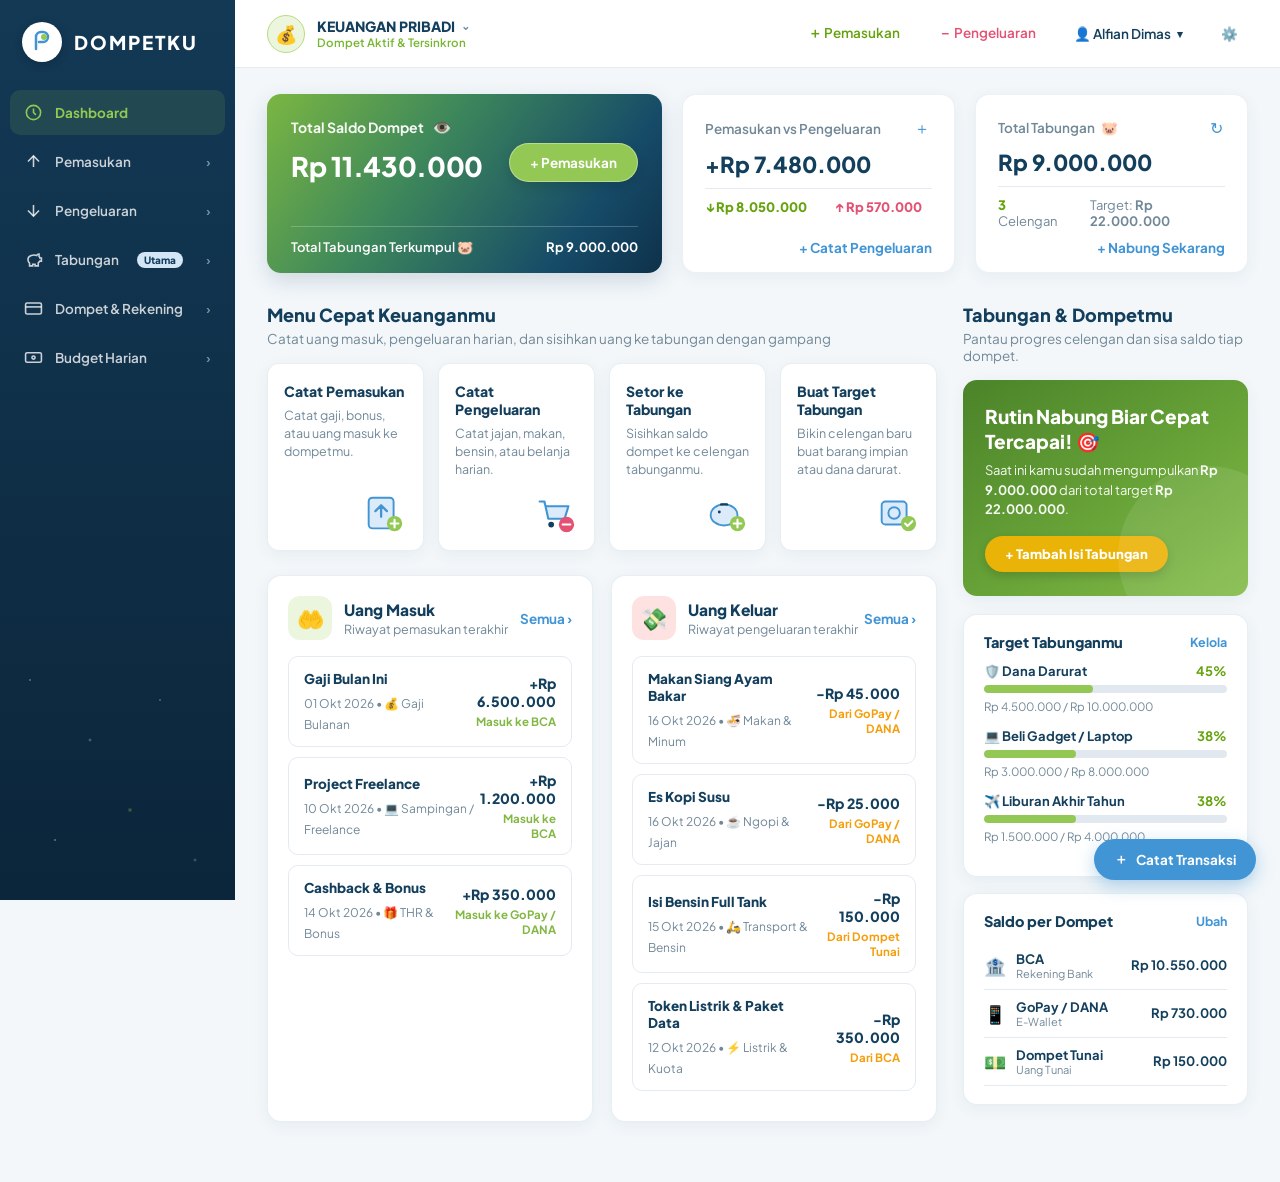
==== index.html @ a9ee8cc5 "Deploy index.html" ====
<!DOCTYPE html>
<html lang="id">
<head>
  <meta charset="UTF-8" />
  <meta name="viewport" content="width=device-width, initial-scale=1.0, maximum-scale=1.0, user-scalable=no" />
  <meta name="theme-color" content="#133955" />
  <meta name="apple-mobile-web-app-capable" content="yes" />
  <meta name="apple-mobile-web-app-status-bar-style" content="black-translucent" />
  <meta name="apple-mobile-web-app-title" content="DompetKu" />
  <link rel="manifest" href="./manifest.json" />
  <link rel="icon" type="image/svg+xml" href="./icon.svg" />
  <link rel="apple-touch-icon" href="./icon.svg" />
  <title>DompetKu — Pengatur Keuangan Pribadi</title>
  <link rel="preconnect" href="https://fonts.googleapis.com">
  <link rel="preconnect" href="https://fonts.gstatic.com" crossorigin>
  <link href="https://fonts.googleapis.com/css2?family=Plus+Jakarta+Sans:wght@400;500;600;700;800&display=swap" rel="stylesheet">
  <style>
    :root {
      --sidebar-bg-top: #133955;
      --sidebar-bg-bottom: #0B253A;
      --paper-green: #93C854;
      --paper-green-hover: #82B743;
      --paper-green-text: #65A30D;
      --paper-blue: #4195D5;
      --paper-blue-dark: #133F5D;
      --bg-main: #F3F7FA;
      --card-bg: #FFFFFF;
      --text-main: #133F5D;
      --text-muted: #718898;
      --border-soft: #E3EBF1;
      --danger: #E35273;
      --warning: #F59E0B;
      --card-shadow: 0 4px 16px rgba(19, 63, 93, 0.06);
    }

    * {
      box-sizing: border-box;
      margin: 0;
      padding: 0;
      font-family: 'Plus Jakarta Sans', -apple-system, BlinkMacSystemFont, sans-serif;
    }

    body {
      background: var(--bg-main);
      color: var(--text-main);
      min-height: 100vh;
      display: flex;
      overflow-x: hidden;
    }

    /* ==================== LEFT SIDEBAR ==================== */
    .sidebar {
      width: 235px;
      min-height: 100vh;
      background: linear-gradient(180deg, var(--sidebar-bg-top) 0%, var(--sidebar-bg-bottom) 100%);
      color: #FFFFFF;
      display: flex;
      flex-direction: column;
      position: fixed;
      left: 0;
      top: 0;
      bottom: 0;
      z-index: 40;
      overflow: hidden;
      user-select: none;
    }

    .sidebar::after {
      content: '';
      position: absolute;
      bottom: 0;
      left: 0;
      right: 0;
      height: 280px;
      background-image:
        radial-gradient(1.5px 1.5px at 30px 60px, rgba(255,255,255,0.45), transparent),
        radial-gradient(2px 2px at 90px 120px, rgba(255,255,255,0.35), transparent),
        radial-gradient(1.5px 1.5px at 160px 80px, rgba(255,255,255,0.4), transparent),
        radial-gradient(2.5px 2.5px at 130px 190px, rgba(147,200,84,0.45), transparent),
        radial-gradient(1.5px 1.5px at 55px 220px, rgba(255,255,255,0.5), transparent),
        radial-gradient(2px 2px at 195px 240px, rgba(255,255,255,0.3), transparent);
      pointer-events: none;
    }

    .sidebar-brand {
      padding: 22px 22px 28px;
      display: flex;
      align-items: center;
      gap: 12px;
    }
    .brand-logo-circle {
      width: 40px;
      height: 40px;
      border-radius: 50%;
      background: #FFFFFF;
      display: flex;
      align-items: center;
      justify-content: center;
      box-shadow: 0 2px 8px rgba(0,0,0,0.2);
      flex-shrink: 0;
    }
    .brand-name {
      font-size: 19px;
      font-weight: 800;
      letter-spacing: 2px;
      color: #FFFFFF;
    }

    .sidebar-nav {
      display: flex;
      flex-direction: column;
      gap: 4px;
      padding: 0 10px;
      position: relative;
      z-index: 2;
    }

    .nav-item {
      display: flex;
      align-items: center;
      justify-content: space-between;
      padding: 13px 14px;
      border-radius: 10px;
      color: rgba(255, 255, 255, 0.78);
      font-size: 13.5px;
      font-weight: 600;
      cursor: pointer;
      border: none;
      background: transparent;
      text-align: left;
      transition: all 0.15s;
    }
    .nav-item:hover {
      background: rgba(255, 255, 255, 0.08);
      color: #FFFFFF;
    }
    .nav-item.active {
      color: var(--paper-green);
      background: rgba(147, 200, 84, 0.12);
      font-weight: 700;
    }
    .nav-item-left {
      display: flex;
      align-items: center;
      gap: 12px;
    }
    .nav-item svg {
      width: 19px;
      height: 19px;
      flex-shrink: 0;
    }
    .badge-new {
      background: #D4E6F6;
      color: #133F5D;
      font-size: 10px;
      font-weight: 800;
      padding: 2px 7px;
      border-radius: 99px;
      margin-left: 6px;
    }
    .nav-chevron {
      font-size: 13px;
      opacity: 0.6;
    }

    /* ==================== MAIN CONTENT WRAPPER ==================== */
    .main-area {
      margin-left: 235px;
      flex: 1;
      display: flex;
      flex-direction: column;
      min-width: 0;
    }

    /* ==================== TOPBAR ==================== */
    .topbar {
      height: 68px;
      background: #FFFFFF;
      border-bottom: 1px solid var(--border-soft);
      padding: 0 32px;
      display: flex;
      align-items: center;
      justify-content: space-between;
      position: sticky;
      top: 0;
      z-index: 30;
    }
    .topbar-left {
      display: flex;
      align-items: center;
      gap: 12px;
      cursor: pointer;
    }
    .wallet-avatar {
      width: 38px;
      height: 38px;
      border-radius: 50%;
      background: #ECF6DF;
      border: 1.5px solid #B7DC82;
      display: flex;
      align-items: center;
      justify-content: center;
      font-size: 18px;
    }
    .profile-title {
      font-size: 14px;
      font-weight: 800;
      color: var(--text-main);
      display: flex;
      align-items: center;
      gap: 6px;
    }
    .profile-subtitle {
      font-size: 11.5px;
      color: #77B833;
      font-weight: 600;
    }

    .topbar-right {
      display: flex;
      align-items: center;
      gap: 18px;
      color: var(--text-main);
      font-size: 13.5px;
      font-weight: 600;
    }
    .topbar-item {
      display: flex;
      align-items: center;
      gap: 6px;
      cursor: pointer;
      padding: 6px 10px;
      border-radius: 8px;
      transition: background 0.15s;
    }
    .topbar-item:hover {
      background: var(--bg-main);
    }

    /* ==================== PAGE CONTENT ==================== */
    .content-wrap {
      padding: 26px 32px 60px;
      max-width: 1440px;
    }

    /* Top 3 Metric Cards Grid */
    .top-cards-grid {
      display: grid;
      grid-template-columns: 1.45fr 1fr 1fr;
      gap: 20px;
      margin-bottom: 30px;
    }

    /* Card 1: Total Saldo Aktif (Green-to-Navy Gradient) */
    .balance-hero-card {
      background: linear-gradient(125deg, #7BB642 0%, #3E885B 38%, #164B68 78%, #0E314A 100%);
      border-radius: 14px;
      padding: 22px 24px 18px;
      color: #FFFFFF;
      box-shadow: 0 8px 22px rgba(19, 63, 93, 0.16);
      display: flex;
      flex-direction: column;
      justify-content: space-between;
      min-height: 168px;
    }
    .balance-hero-top {
      display: flex;
      align-items: center;
      justify-content: space-between;
      gap: 12px;
    }
    .balance-label-row {
      display: flex;
      align-items: center;
      gap: 8px;
      font-size: 14px;
      font-weight: 700;
      opacity: 0.95;
    }
    .eye-btn {
      background: none;
      border: none;
      color: #FFFFFF;
      cursor: pointer;
      font-size: 16px;
      opacity: 0.85;
    }
    .eye-btn:hover { opacity: 1; }
    .balance-amount {
      font-size: 27px;
      font-weight: 800;
      margin-top: 8px;
      letter-spacing: -0.3px;
    }
    .btn-lime-action {
      background: var(--paper-green);
      color: #FFFFFF;
      border: 1.5px solid rgba(255,255,255,0.35);
      padding: 10px 20px;
      border-radius: 999px;
      font-size: 13.5px;
      font-weight: 700;
      cursor: pointer;
      transition: all 0.15s;
      white-space: nowrap;
      box-shadow: 0 4px 12px rgba(0,0,0,0.12);
    }
    .btn-lime-action:hover {
      background: var(--paper-green-hover);
      transform: translateY(-1px);
    }
    .balance-hero-footer {
      border-top: 1px solid rgba(255, 255, 255, 0.22);
      padding-top: 12px;
      margin-top: 18px;
      display: flex;
      align-items: center;
      justify-content: space-between;
      font-size: 13px;
      font-weight: 600;
    }

    /* Card 2 & 3: White Metric Cards */
    .metric-white-card {
      background: var(--card-bg);
      border-radius: 14px;
      padding: 20px 22px 16px;
      box-shadow: var(--card-shadow);
      display: flex;
      flex-direction: column;
      justify-content: space-between;
      min-height: 168px;
      border: 1px solid rgba(227, 235, 241, 0.7);
    }
    .metric-header {
      display: flex;
      align-items: center;
      justify-content: space-between;
      color: var(--text-muted);
      font-size: 13.5px;
      font-weight: 600;
    }
    .metric-title-wrap {
      display: flex;
      align-items: center;
      gap: 6px;
    }
    .refresh-btn {
      background: none;
      border: none;
      color: var(--paper-blue);
      cursor: pointer;
      font-size: 16px;
      padding: 2px;
    }
    .metric-amount {
      font-size: 22px;
      font-weight: 800;
      color: var(--text-main);
      margin: 8px 0 10px;
      padding-bottom: 10px;
      border-bottom: 1px solid var(--border-soft);
    }
    .metric-status-row {
      display: flex;
      align-items: center;
      gap: 24px;
      font-size: 13px;
      color: var(--text-muted);
    }
    .metric-status-row strong.orange {
      color: var(--warning);
      font-weight: 800;
      margin-right: 4px;
    }
    .metric-status-row strong.red {
      color: var(--danger);
      font-weight: 800;
      margin-right: 4px;
    }
    .metric-status-row strong.green {
      color: #65A30D;
      font-weight: 800;
      margin-right: 4px;
    }
    .metric-action-row {
      display: flex;
      justify-content: flex-end;
      margin-top: 10px;
    }
    .metric-link {
      background: none;
      border: none;
      color: var(--paper-blue);
      font-size: 13.5px;
      font-weight: 700;
      cursor: pointer;
    }
    .metric-link:hover {
      text-decoration: underline;
    }

    /* ==================== LOWER 2-COLUMN DASHBOARD LAYOUT ==================== */
    .dashboard-lower-grid {
      display: grid;
      grid-template-columns: 2.35fr 1fr;
      gap: 26px;
      align-items: start;
    }

    .section-heading {
      font-size: 18px;
      font-weight: 800;
      color: var(--text-main);
      margin-bottom: 4px;
    }
    .section-subheading {
      font-size: 13.5px;
      color: var(--text-muted);
      margin-bottom: 16px;
    }

    /* 4 Quick Action Cards */
    .quick-actions-grid {
      display: grid;
      grid-template-columns: repeat(4, 1fr);
      gap: 14px;
      margin-bottom: 24px;
    }
    .action-card {
      background: var(--card-bg);
      border-radius: 12px;
      padding: 18px 16px 14px;
      box-shadow: var(--card-shadow);
      border: 1px solid rgba(227, 235, 241, 0.8);
      display: flex;
      flex-direction: column;
      justify-content: space-between;
      min-height: 158px;
      cursor: pointer;
      transition: all 0.18s ease;
    }
    .action-card:hover {
      transform: translateY(-3px);
      box-shadow: 0 10px 24px rgba(19, 63, 93, 0.11);
      border-color: var(--paper-blue);
    }
    .action-card h4 {
      font-size: 14px;
      font-weight: 800;
      color: var(--text-main);
      margin-bottom: 6px;
    }
    .action-card p {
      font-size: 12.5px;
      color: var(--text-muted);
      line-height: 1.45;
    }
    .action-card-icon-wrap {
      display: flex;
      justify-content: flex-end;
      margin-top: 12px;
    }

    /* Uang Masuk & Uang Keluar 2-Column List Cards */
    .pay-lists-grid {
      display: grid;
      grid-template-columns: 1fr 1fr;
      gap: 18px;
    }
    .pay-list-card {
      background: var(--card-bg);
      border-radius: 14px;
      padding: 20px;
      box-shadow: var(--card-shadow);
      border: 1px solid rgba(227, 235, 241, 0.8);
    }
    .pay-list-header {
      display: flex;
      align-items: center;
      justify-content: space-between;
      margin-bottom: 16px;
    }
    .pay-list-header-left {
      display: flex;
      align-items: center;
      gap: 12px;
    }
    .pay-list-title {
      font-size: 15.5px;
      font-weight: 800;
      color: var(--text-main);
    }
    .pay-list-sub {
      font-size: 12.5px;
      color: var(--text-muted);
      margin-top: 2px;
    }
    .tx-item-box {
      border: 1px solid var(--border-soft);
      border-radius: 10px;
      padding: 13px 15px;
      margin-bottom: 10px;
      display: flex;
      align-items: center;
      justify-content: space-between;
      cursor: pointer;
      transition: all 0.14s;
      background: #FFFFFF;
    }
    .tx-item-box:hover {
      border-color: var(--paper-blue);
      background: #F9FCFF;
    }
    .tx-item-left h5 {
      font-size: 13.5px;
      font-weight: 800;
      color: var(--text-main);
      margin-bottom: 4px;
    }
    .tx-item-left span {
      font-size: 12px;
      color: var(--text-muted);
    }
    .tx-item-right {
      text-align: right;
    }
    .tx-item-amount {
      font-size: 14px;
      font-weight: 800;
      color: var(--text-main);
      margin-bottom: 4px;
    }
    .tx-status-green {
      font-size: 11.5px;
      font-weight: 700;
      color: #82B743;
    }
    .tx-status-orange {
      font-size: 11.5px;
      font-weight: 700;
      color: #F59E0B;
    }
    .tx-status-red {
      font-size: 11.5px;
      font-weight: 700;
      color: #E35273;
    }

    /* Right Column Cards */
    .green-promo-card {
      background: linear-gradient(145deg, #4B8329 0%, #68A338 55%, #84BC48 100%);
      border-radius: 14px;
      padding: 24px 22px;
      color: #FFFFFF;
      box-shadow: var(--card-shadow);
      position: relative;
      overflow: hidden;
      margin-bottom: 18px;
    }
    .green-promo-card::after {
      content: '';
      position: absolute;
      width: 180px;
      height: 180px;
      border-radius: 50%;
      background: rgba(255,255,255,0.09);
      right: -50px;
      bottom: -50px;
      pointer-events: none;
    }
    .green-promo-card h3 {
      font-size: 19px;
      font-weight: 800;
      line-height: 1.3;
      margin-bottom: 8px;
    }
    .green-promo-card p {
      font-size: 13px;
      line-height: 1.5;
      opacity: 0.94;
      margin-bottom: 16px;
    }
    .btn-amber-pill {
      background: #EAB308;
      color: #FFFFFF;
      border: none;
      padding: 10px 20px;
      border-radius: 999px;
      font-size: 13px;
      font-weight: 800;
      cursor: pointer;
      box-shadow: 0 4px 10px rgba(0,0,0,0.15);
    }
    .btn-amber-pill:hover {
      background: #CA8A04;
    }

    .side-info-card {
      background: var(--card-bg);
      border-radius: 14px;
      padding: 18px 20px;
      box-shadow: var(--card-shadow);
      border: 1px solid rgba(227, 235, 241, 0.8);
      margin-bottom: 16px;
    }

    .progress-track {
      height: 8px;
      background: #E2E8F0;
      border-radius: 999px;
      overflow: hidden;
      margin: 6px 0;
    }
    .progress-fill {
      height: 100%;
      border-radius: 999px;
      transition: width 0.3s ease;
    }

    .floating-help-btn {
      position: fixed;
      bottom: 20px;
      right: 24px;
      background: #4195D5;
      color: #FFFFFF;
      border: none;
      border-radius: 999px;
      padding: 11px 20px;
      font-size: 13.5px;
      font-weight: 700;
      display: flex;
      align-items: center;
      gap: 8px;
      box-shadow: 0 6px 18px rgba(65, 149, 213, 0.38);
      cursor: pointer;
      z-index: 35;
    }

    /* ==================== TABLES & OTHER VIEWS ==================== */
    .toolbar-row {
      display: flex;
      align-items: center;
      justify-content: space-between;
      gap: 12px;
      flex-wrap: wrap;
      margin-bottom: 18px;
    }
    .btn-primary-blue {
      background: var(--paper-blue);
      color: #FFFFFF;
      border: none;
      padding: 10px 18px;
      border-radius: 999px;
      font-size: 13.5px;
      font-weight: 700;
      cursor: pointer;
      display: inline-flex;
      align-items: center;
      gap: 6px;
    }
    .btn-primary-blue:hover {
      background: #3182CE;
    }
    .btn-primary-green {
      background: var(--paper-green);
      color: #FFFFFF;
      border: none;
      padding: 10px 18px;
      border-radius: 999px;
      font-size: 13.5px;
      font-weight: 700;
      cursor: pointer;
    }
    .search-input {
      background: #FFFFFF;
      border: 1px solid var(--border-soft);
      border-radius: 999px;
      padding: 9px 16px;
      font-size: 13px;
      min-width: 240px;
      outline: none;
      color: var(--text-main);
    }
    .search-input:focus {
      border-color: var(--paper-blue);
    }

    .data-table {
      width: 100%;
      border-collapse: collapse;
      background: #FFFFFF;
      border-radius: 12px;
      overflow: hidden;
      box-shadow: var(--card-shadow);
    }
    .data-table th {
      background: #F8FAFC;
      text-align: left;
      padding: 13px 16px;
      font-size: 12px;
      font-weight: 800;
      color: var(--text-muted);
      text-transform: uppercase;
      border-bottom: 1px solid var(--border-soft);
    }
    .data-table td {
      padding: 14px 16px;
      font-size: 13.5px;
      border-bottom: 1px solid var(--border-soft);
      color: var(--text-main);
    }
    .data-table tr:hover td {
      background: #F9FCFF;
      cursor: pointer;
    }

    /* ==================== MODAL DIALOG ==================== */
    .modal-backdrop {
      position: fixed;
      inset: 0;
      background: rgba(11, 37, 58, 0.52);
      backdrop-filter: blur(2px);
      z-index: 100;
      display: none;
      align-items: center;
      justify-content: center;
      padding: 16px;
    }
    .modal-backdrop.open {
      display: flex;
    }
    .modal-box {
      background: #FFFFFF;
      width: 100%;
      max-width: 480px;
      border-radius: 16px;
      padding: 24px;
      box-shadow: 0 20px 50px rgba(0, 0, 0, 0.25);
      max-height: 90vh;
      overflow-y: auto;
    }
    .modal-header {
      display: flex;
      align-items: center;
      justify-content: space-between;
      margin-bottom: 16px;
      padding-bottom: 12px;
      border-bottom: 1px solid var(--border-soft);
    }
    .modal-title {
      font-size: 17px;
      font-weight: 800;
      color: var(--text-main);
    }
    .close-btn {
      background: #F1F5F9;
      border: none;
      width: 30px;
      height: 30px;
      border-radius: 50%;
      cursor: pointer;
      font-weight: 800;
      color: var(--text-muted);
    }
    .form-label {
      display: block;
      font-size: 12.5px;
      font-weight: 700;
      color: var(--text-main);
      margin: 12px 0 6px;
    }
    .form-control {
      width: 100%;
      border: 1.5px solid var(--border-soft);
      border-radius: 10px;
      padding: 10px 12px;
      font-size: 14px;
      color: var(--text-main);
      outline: none;
    }
    .form-control:focus {
      border-color: var(--paper-blue);
    }
    .cat-grid {
      display: grid;
      grid-template-columns: repeat(4, 1fr);
      gap: 8px;
    }
    .cat-btn {
      border: 1.5px solid var(--border-soft);
      background: #F8FAFC;
      border-radius: 10px;
      padding: 8px 4px;
      cursor: pointer;
      display: flex;
      flex-direction: column;
      align-items: center;
      gap: 4px;
      font-size: 11px;
      font-weight: 700;
      color: var(--text-main);
    }
    .cat-btn.selected {
      border-color: var(--paper-blue);
      background: #EBF5FF;
    }

    @media (max-width: 1100px) {
      .top-cards-grid { grid-template-columns: 1fr; }
      .dashboard-lower-grid { grid-template-columns: 1fr; }
      .quick-actions-grid { grid-template-columns: repeat(2, 1fr); }
    }
    @media (max-width: 768px) {
      .sidebar {
        width: 100%;
        min-height: 64px;
        height: 64px;
        top: auto;
        bottom: 0;
        left: 0;
        right: 0;
        flex-direction: row;
        align-items: center;
        padding: 0 4px;
        border-top: 1px solid rgba(255,255,255,0.12);
      }
      .sidebar::after, .sidebar-brand, .badge-new, .nav-chevron { display: none; }
      .sidebar-nav {
        flex-direction: row;
        width: 100%;
        justify-content: space-around;
        padding: 0;
        gap: 0;
      }
      .nav-item {
        flex: 1;
        flex-direction: column;
        justify-content: center;
        padding: 6px 2px;
        font-size: 10px;
        gap: 3px;
        text-align: center;
      }
      .nav-item-left {
        flex-direction: column;
        gap: 3px;
      }
      .main-area { margin-left: 0; padding-bottom: 74px; }
      .topbar { padding: 0 16px; height: 60px; }
      .content-wrap { padding: 16px 14px 80px; }
      .pay-lists-grid { grid-template-columns: 1fr; }
      .floating-help-btn { bottom: 76px; right: 16px; padding: 10px 16px; font-size: 12.5px; }
    }
  </style>
</head>
<body>

  <!-- ==================== LEFT SIDEBAR ==================== -->
  <aside class="sidebar">
    <div class="sidebar-brand">
      <div class="brand-logo-circle">
        <svg width="24" height="24" viewBox="0 0 24 24" fill="none">
          <path d="M6 19V7a5 5 0 0 1 5-5h2a5 5 0 0 1 0 10H9" stroke="#4195D5" stroke-width="2.5" stroke-linecap="round"/>
          <circle cx="14" cy="7" r="3" fill="#93C854"/>
        </svg>
      </div>
      <span class="brand-name">DOMPETKU</span>
    </div>

    <nav class="sidebar-nav">
      <button class="nav-item active" data-page="dashboard" onclick="navigate('dashboard')">
        <div class="nav-item-left">
          <svg viewBox="0 0 24 24" fill="none" stroke="currentColor" stroke-width="2"><circle cx="12" cy="12" r="9"/><path d="M12 7v5l3 3"/></svg>
          <span>Dashboard</span>
        </div>
      </button>

      <button class="nav-item" data-page="income" onclick="navigate('income')">
        <div class="nav-item-left">
          <svg viewBox="0 0 24 24" fill="none" stroke="currentColor" stroke-width="2"><path d="M12 19V5"/><polyline points="5 12 12 5 19 12"/></svg>
          <span>Pemasukan</span>
        </div>
        <span class="nav-chevron">›</span>
      </button>

      <button class="nav-item" data-page="expense" onclick="navigate('expense')">
        <div class="nav-item-left">
          <svg viewBox="0 0 24 24" fill="none" stroke="currentColor" stroke-width="2"><path d="M12 5v14"/><polyline points="19 12 12 19 5 12"/></svg>
          <span>Pengeluaran</span>
        </div>
        <span class="nav-chevron">›</span>
      </button>

      <button class="nav-item" data-page="savings" onclick="navigate('savings')">
        <div class="nav-item-left">
          <svg viewBox="0 0 24 24" fill="none" stroke="currentColor" stroke-width="2"><path d="M19 5c-1.5 0-2.8 1.4-3 2-3.5-1.5-11-.3-11 5 0 1.8 0 3 2 4.5V20h4v-2h3v2h4v-4c1-.5 1.7-1 2-2h2v-4h-2c0-1-.5-1.5-1-2z"/></svg>
          <span>Tabungan</span>
          <span class="badge-new">Utama</span>
        </div>
        <span class="nav-chevron">›</span>
      </button>

      <button class="nav-item" data-page="wallets" onclick="navigate('wallets')">
        <div class="nav-item-left">
          <svg viewBox="0 0 24 24" fill="none" stroke="currentColor" stroke-width="2"><rect x="2" y="5" width="20" height="14" rx="2"/><line x1="2" y1="10" x2="22" y2="10"/></svg>
          <span>Dompet & Rekening</span>
        </div>
        <span class="nav-chevron">›</span>
      </button>

      <button class="nav-item" data-page="budget" onclick="navigate('budget')">
        <div class="nav-item-left">
          <svg viewBox="0 0 24 24" fill="none" stroke="currentColor" stroke-width="2"><rect x="2" y="6" width="20" height="12" rx="2"/><circle cx="12" cy="12" r="2"/><path d="M6 12h.01M18 12h.01"/></svg>
          <span>Budget Harian</span>
        </div>
        <span class="nav-chevron">›</span>
      </button>
    </nav>
  </aside>

  <!-- ==================== MAIN CONTENT AREA ==================== -->
  <div class="main-area">
    <!-- TOPBAR -->
    <header class="topbar">
      <div class="topbar-left" onclick="editUserName()">
        <div class="wallet-avatar">💰</div>
        <div>
          <div class="profile-title">
            <span id="walletSpaceText">KEUANGAN PRIBADI</span>
            <span style="font-size:11px;color:var(--text-muted);">⌄</span>
          </div>
          <div class="profile-subtitle">Dompet Aktif & Tersinkron</div>
        </div>
      </div>

      <div class="topbar-right">
        <div class="topbar-item" onclick="openTxModal('income')" style="color:#65A30D;">
          <span>＋ Pemasukan</span>
        </div>
        <div class="topbar-item" onclick="openTxModal('expense')" style="color:#E35273;">
          <span>－ Pengeluaran</span>
        </div>
        <div class="topbar-item" onclick="editUserName()">
          <span>👤 <span id="userNameText">Alfian Dimas</span></span> <span style="font-size:11px;">▾</span>
        </div>
        <div class="topbar-item" onclick="openSettingsModal()" title="Reset / Pengaturan Data">
          ⚙️
        </div>
      </div>
    </header>

    <!-- DYNAMIC PAGE CONTAINER -->
    <main class="content-wrap" id="pageContent"></main>
  </div>

  <!-- Floating Quick Add Button -->
  <button class="floating-help-btn" onclick="openTxModal('expense')">
    <span>＋</span> Catat Transaksi
  </button>

  <!-- MODAL CONTAINER -->
  <div class="modal-backdrop" id="modalBackdrop" onclick="if(event.target.id==='modalBackdrop') closeModal()">
    <div class="modal-box" id="modalBox"></div>
  </div>

  <script>
    /* ==================== CATEGORIES & WALLET TYPES ==================== */
    const EXPENSE_CATEGORIES = [
      { id: 'food', name: 'Makan & Minum', icon: '🍜', color: '#F97316' },
      { id: 'coffee', name: 'Ngopi & Jajan', icon: '☕', color: '#D97706' },
      { id: 'transport', name: 'Transport & Bensin', icon: '🛵', color: '#3B82F6' },
      { id: 'shopping', name: 'Belanja', icon: '🛍️', color: '#EC4899' },
      { id: 'bills', name: 'Listrik & Kuota', icon: '⚡', color: '#8B5CF6' },
      { id: 'entertainment', name: 'Hiburan & Nonton', icon: '🎮', color: '#14B8A6' },
      { id: 'health', name: 'Kesehatan', icon: '💊', color: '#EF4444' },
      { id: 'other_exp', name: 'Lainnya', icon: '📦', color: '#64748B' },
    ];

    const INCOME_CATEGORIES = [
      { id: 'salary', name: 'Gaji Bulanan', icon: '💰', color: '#10B981' },
      { id: 'sidejob', name: 'Sampingan / Freelance', icon: '💻', color: '#3B82F6' },
      { id: 'bonus', name: 'THR & Bonus', icon: '🎁', color: '#F59E0B' },
      { id: 'gift', name: 'Dikasih / Transferan', icon: '🤲', color: '#8B5CF6' },
      { id: 'other_inc', name: 'Lainnya', icon: '✨', color: '#6366F1' },
    ];

    const WALLET_TYPES = [
      { id: 'bank', name: 'Rekening Bank', icon: '🏦', color: '#3B82F6' },
      { id: 'ewallet', name: 'E-Wallet', icon: '📱', color: '#8B5CF6' },
      { id: 'cash', name: 'Uang Tunai', icon: '💵', color: '#10B981' },
    ];

    const MONTHS_SHORT = ['Jan', 'Feb', 'Mar', 'Apr', 'Mei', 'Jun', 'Jul', 'Agu', 'Sep', 'Okt', 'Nov', 'Des'];
    const STORAGE_KEY = 'dompetku_personal_v2';

    let currentPage = 'dashboard';
    let hideBalance = false;
    let searchKeyword = '';

    function getDefaultData() {
      return {
        spaceName: 'KEUANGAN PRIBADI',
        userName: 'Alfian Dimas',
        wallets: [
          { id: 'w_bca', name: 'BCA', type: 'bank', initialBalance: 3200000 },
          { id: 'w_gopay', name: 'GoPay / DANA', type: 'ewallet', initialBalance: 450000 },
          { id: 'w_cash', name: 'Dompet Tunai', type: 'cash', initialBalance: 300000 },
        ],
        transactions: [
          { id: 't1', type: 'income', amount: 6500000, categoryId: 'salary', walletId: 'w_bca', note: 'Gaji Bulan Ini', date: '2026-10-01' },
          { id: 't2', type: 'income', amount: 1200000, categoryId: 'sidejob', walletId: 'w_bca', note: 'Project Freelance', date: '2026-10-10' },
          { id: 't3', type: 'income', amount: 350000, categoryId: 'bonus', walletId: 'w_gopay', note: 'Cashback & Bonus', date: '2026-10-14' },
          { id: 't4', type: 'expense', amount: 45000, categoryId: 'food', walletId: 'w_gopay', note: 'Makan Siang Ayam Bakar', date: '2026-10-16' },
          { id: 't5', type: 'expense', amount: 25000, categoryId: 'coffee', walletId: 'w_gopay', note: 'Es Kopi Susu', date: '2026-10-16' },
          { id: 't6', type: 'expense', amount: 150000, categoryId: 'transport', walletId: 'w_cash', note: 'Isi Bensin Full Tank', date: '2026-10-15' },
          { id: 't7', type: 'expense', amount: 350000, categoryId: 'bills', walletId: 'w_bca', note: 'Token Listrik & Paket Data', date: '2026-10-12' },
        ],
        savings: [
          { id: 's1', name: 'Dana Darurat', icon: '🛡️', current: 4500000, target: 10000000 },
          { id: 's2', name: 'Beli Gadget / Laptop', icon: '💻', current: 3000000, target: 8000000 },
          { id: 's3', name: 'Liburan Akhir Tahun', icon: '✈️', current: 1500000, target: 4000000 },
        ],
        budgets: [
          { categoryId: 'food', limit: 1500000 },
          { categoryId: 'coffee', limit: 350000 },
          { categoryId: 'transport', limit: 500000 },
          { categoryId: 'bills', limit: 600000 },
        ]
      };
    }

    let state = loadState();

    function loadState() {
      try {
        const saved = localStorage.getItem(STORAGE_KEY);
        if (saved) return JSON.parse(saved);
      } catch (e) {}
      const def = getDefaultData();
      localStorage.setItem(STORAGE_KEY, JSON.stringify(def));
      return def;
    }

    function saveState() {
      localStorage.setItem(STORAGE_KEY, JSON.stringify(state));
      document.getElementById('walletSpaceText').textContent = state.spaceName || 'KEUANGAN PRIBADI';
      document.getElementById('userNameText').textContent = state.userName || 'Alfian Dimas';
      renderPage();
    }

    /* ==================== HELPERS ==================== */
    function uid() {
      return Date.now().toString(36) + Math.random().toString(36).slice(2, 6);
    }

    function formatRupiah(n, masked = false) {
      if (masked && hideBalance) return 'Rp ••••••••';
      const num = Number(n) || 0;
      const formatted = Math.round(Math.abs(num)).toString().replace(/\B(?=(\d{3})+(?!\d))/g, '.');
      return `${num < 0 ? '-' : ''}Rp ${formatted}`;
    }

    function formatThousands(val) {
      const digits = String(val || '').replace(/\D/g, '');
      if (!digits) return '';
      return digits.replace(/^0+(?=\d)/, '').replace(/\B(?=(\d{3})+(?!\d))/g, '.');
    }

    function formatDateIndo(dateStr) {
      const d = new Date(dateStr);
      if (isNaN(d)) return dateStr;
      return `${String(d.getDate()).padStart(2, '0')} ${MONTHS_SHORT[d.getMonth()]} ${d.getFullYear()}`;
    }

    function getCategory(id) {
      return [...EXPENSE_CATEGORIES, ...INCOME_CATEGORIES].find(c => c.id === id) ||
        { id, name: 'Lainnya', icon: '📦', color: '#64748B' };
    }

    function getWallet(id) {
      return state.wallets.find(w => w.id === id) || state.wallets[0] || { name: 'Utama' };
    }

    function getWalletType(typeId) {
      return WALLET_TYPES.find(t => t.id === typeId) || WALLET_TYPES[0];
    }

    function computeTotals() {
      const walletBalances = {};
      state.wallets.forEach(w => { walletBalances[w.id] = Number(w.initialBalance) || 0; });

      let totalIncome = 0;
      let totalExpense = 0;
      let incomeCount = 0;
      let expenseCount = 0;
      const expenseByCategory = {};

      state.transactions.forEach(t => {
        const amt = Number(t.amount) || 0;
        if (t.type === 'income') {
          totalIncome += amt;
          incomeCount++;
          if (walletBalances[t.walletId] !== undefined) walletBalances[t.walletId] += amt;
        } else {
          totalExpense += amt;
          expenseCount++;
          expenseByCategory[t.categoryId] = (expenseByCategory[t.categoryId] || 0) + amt;
          if (walletBalances[t.walletId] !== undefined) walletBalances[t.walletId] -= amt;
        }
      });

      const totalWalletBalance = Object.values(walletBalances).reduce((a, b) => a + b, 0);
      const totalSavings = state.savings.reduce((s, item) => s + (Number(item.current) || 0), 0);
      const totalSavingsTarget = state.savings.reduce((s, item) => s + (Number(item.target) || 0), 0);

      return {
        walletBalances,
        totalWalletBalance,
        totalIncome,
        totalExpense,
        incomeCount,
        expenseCount,
        expenseByCategory,
        totalSavings,
        totalSavingsTarget,
      };
    }

    /* ==================== NAVIGATION ==================== */
    function navigate(page) {
      currentPage = page;
      document.querySelectorAll('.nav-item').forEach(btn => {
        btn.classList.toggle('active', btn.dataset.page === page);
      });
      renderPage();
    }

    function renderPage() {
      const container = document.getElementById('pageContent');
      if (currentPage === 'dashboard') container.innerHTML = renderDashboard();
      else if (currentPage === 'income') container.innerHTML = renderTransactionsPage('income');
      else if (currentPage === 'expense') container.innerHTML = renderTransactionsPage('expense');
      else if (currentPage === 'savings') container.innerHTML = renderSavingsPage();
      else if (currentPage === 'wallets') container.innerHTML = renderWalletsPage();
      else if (currentPage === 'budget') container.innerHTML = renderBudgetPage();
    }

    /* ==================== VIEW 1: PERSONAL FINANCE DASHBOARD ==================== */
    function renderDashboard() {
      const totals = computeTotals();
      const incomes = state.transactions.filter(t => t.type === 'income');
      const expenses = state.transactions.filter(t => t.type === 'expense');
      const netFlow = totals.totalIncome - totals.totalExpense;

      return `
        <!-- TOP 3 METRIC CARDS: SALDO, PEMASUKAN/PENGELUARAN, TABUNGAN -->
        <div class="top-cards-grid">
          <!-- Card 1: Total Saldo Dompet Aktif -->
          <div class="balance-hero-card">
            <div>
              <div class="balance-hero-top">
                <div class="balance-label-row">
                  <span>Total Saldo Dompet</span>
                  <button class="eye-btn" onclick="hideBalance=!hideBalance;renderPage();" title="Sembunyikan/Tampilkan Saldo">
                    ${hideBalance ? '🙈' : '👁️'}
                  </button>
                </div>
              </div>
              <div style="display:flex;align-items:center;justify-content:space-between;gap:12px;margin-top:4px;">
                <div class="balance-amount">${formatRupiah(totals.totalWalletBalance, true)}</div>
                <button class="btn-lime-action" onclick="openTxModal('income')">+ Pemasukan</button>
              </div>
            </div>

            <div class="balance-hero-footer">
              <span>Total Tabungan Terkumpul 🐷</span>
              <strong>${formatRupiah(totals.totalSavings, true)}</strong>
            </div>
          </div>

          <!-- Card 2: Pemasukan & Pengeluaran Bulan Ini -->
          <div class="metric-white-card">
            <div>
              <div class="metric-header">
                <div class="metric-title-wrap">
                  <span>Pemasukan vs Pengeluaran</span>
                </div>
                <button class="refresh-btn" onclick="openTxModal('expense')" title="Catat Pengeluaran">＋</button>
              </div>
              <div class="metric-amount" style="color:${netFlow >= 0 ? '#133F5D' : '#E35273'};">
                ${netFlow >= 0 ? '+' : ''}${formatRupiah(netFlow, true)}
              </div>
              <div class="metric-status-row">
                <span><strong class="green">↓ ${formatRupiah(totals.totalIncome, true)}</strong></span>
                <span><strong class="red">↑ ${formatRupiah(totals.totalExpense, true)}</strong></span>
              </div>
            </div>
            <div class="metric-action-row">
              <button class="metric-link" onclick="openTxModal('expense')">+ Catat Pengeluaran</button>
            </div>
          </div>

          <!-- Card 3: Total Tabungan (Celengan) -->
          <div class="metric-white-card">
            <div>
              <div class="metric-header">
                <div class="metric-title-wrap">
                  <span>Total Tabungan</span>
                  <span title="Akumulasi seluruh target tabunganmu">🐷</span>
                </div>
                <button class="refresh-btn" onclick="navigate('savings')" title="Lihat Tabungan">↻</button>
              </div>
              <div class="metric-amount">${formatRupiah(totals.totalSavings, true)}</div>
              <div class="metric-status-row">
                <span><strong class="green">${state.savings.length}</strong> Celengan</span>
                <span>Target: <strong>${formatRupiah(totals.totalSavingsTarget, true)}</strong></span>
              </div>
            </div>
            <div class="metric-action-row">
              <button class="metric-link" onclick="openSavingDepositModal()">+ Nabung Sekarang</button>
            </div>
          </div>
        </div>

        <!-- LOWER 2-COLUMN SECTION -->
        <div class="dashboard-lower-grid">
          <!-- LEFT COLUMN -->
          <div>
            <h2 class="section-heading">Menu Cepat Keuanganmu</h2>
            <p class="section-subheading">Catat uang masuk, pengeluaran harian, dan sisihkan uang ke tabungan dengan gampang</p>

            <!-- 4 Quick Action Cards -->
            <div class="quick-actions-grid">
              <div class="action-card" onclick="openTxModal('income')">
                <div>
                  <h4>Catat Pemasukan</h4>
                  <p>Catat gaji, bonus, atau uang masuk ke dompetmu.</p>
                </div>
                <div class="action-card-icon-wrap">
                  <svg width="46" height="46" viewBox="0 0 48 48" fill="none">
                    <rect x="8" y="8" width="26" height="32" rx="4" fill="#DCEBFA" stroke="#4195D5" stroke-width="2"/>
                    <path d="M21 16v12M15 22l6-6 6 6" stroke="#4195D5" stroke-width="2.4" stroke-linecap="round" stroke-linejoin="round"/>
                    <circle cx="35" cy="35" r="8" fill="#93C854"/>
                    <path d="M35 31v8M31 35h8" stroke="#fff" stroke-width="2.2" stroke-linecap="round"/>
                  </svg>
                </div>
              </div>

              <div class="action-card" onclick="openTxModal('expense')">
                <div>
                  <h4>Catat Pengeluaran</h4>
                  <p>Catat jajan, makan, bensin, atau belanja harian.</p>
                </div>
                <div class="action-card-icon-wrap">
                  <svg width="46" height="46" viewBox="0 0 48 48" fill="none">
                    <path d="M8 12h5l4 18h17l4-13H15" stroke="#4195D5" stroke-width="2.2" stroke-linecap="round" stroke-linejoin="round" fill="#DCEBFA"/>
                    <circle cx="20" cy="36" r="3" fill="#133F5D"/>
                    <circle cx="32" cy="36" r="3" fill="#133F5D"/>
                    <circle cx="36" cy="36" r="8" fill="#E35273"/>
                    <path d="M32 36h8" stroke="#fff" stroke-width="2.2" stroke-linecap="round"/>
                  </svg>
                </div>
              </div>

              <div class="action-card" onclick="openSavingDepositModal()">
                <div>
                  <h4>Setor ke Tabungan</h4>
                  <p>Sisihkan saldo dompet ke celengan tabunganmu.</p>
                </div>
                <div class="action-card-icon-wrap">
                  <svg width="46" height="46" viewBox="0 0 48 48" fill="none">
                    <ellipse cx="22" cy="26" rx="14" ry="11" fill="#DCEBFA" stroke="#4195D5" stroke-width="2"/>
                    <circle cx="17" cy="23" r="1.5" fill="#133F5D"/>
                    <line x1="19" y1="15" x2="25" y2="15" stroke="#133F5D" stroke-width="2.5" stroke-linecap="round"/>
                    <circle cx="36" cy="35" r="8" fill="#93C854"/>
                    <path d="M36 31v8M32 35h8" stroke="#fff" stroke-width="2.2" stroke-linecap="round"/>
                  </svg>
                </div>
              </div>

              <div class="action-card" onclick="openSavingModal()">
                <div>
                  <h4>Buat Target Tabungan</h4>
                  <p>Bikin celengan baru buat barang impian atau dana darurat.</p>
                </div>
                <div class="action-card-icon-wrap">
                  <svg width="46" height="46" viewBox="0 0 48 48" fill="none">
                    <rect x="8" y="12" width="26" height="24" rx="4" fill="#DCEBFA" stroke="#4195D5" stroke-width="2"/>
                    <circle cx="21" cy="24" r="6" stroke="#4195D5" stroke-width="2"/>
                    <circle cx="36" cy="35" r="8" fill="#93C854"/>
                    <path d="M32.5 35l2.5 2.5 5-5" stroke="#fff" stroke-width="2.2" stroke-linecap="round" stroke-linejoin="round"/>
                  </svg>
                </div>
              </div>
            </div>

            <!-- Uang Masuk & Uang Keluar Side-by-Side Lists -->
            <div class="pay-lists-grid">
              <!-- Uang Masuk -->
              <div class="pay-list-card">
                <div class="pay-list-header">
                  <div class="pay-list-header-left">
                    <div style="width:44px;height:44px;border-radius:12px;background:#ECF6DF;display:flex;align-items:center;justify-content:center;font-size:22px;">
                      🤲
                    </div>
                    <div>
                      <div class="pay-list-title">Uang Masuk</div>
                      <div class="pay-list-sub">Riwayat pemasukan terakhir</div>
                    </div>
                  </div>
                  <button class="metric-link" onclick="navigate('income')">Semua ›</button>
                </div>

                ${incomes.slice(0, 4).map(tx => {
                  const cat = getCategory(tx.categoryId);
                  const w = getWallet(tx.walletId);
                  return `
                    <div class="tx-item-box" onclick="openTxModal('income', '${tx.id}')">
                      <div class="tx-item-left">
                        <h5>${escapeHtml(tx.note || cat.name)}</h5>
                        <span>${formatDateIndo(tx.date)} • ${cat.icon} ${cat.name}</span>
                      </div>
                      <div class="tx-item-right">
                        <div class="tx-item-amount">+${formatRupiah(tx.amount)}</div>
                        <div class="tx-status-green">Masuk ke ${escapeHtml(w.name)}</div>
                      </div>
                    </div>
                  `;
                }).join('') || `<p style="color:var(--text-muted);font-size:13px;padding:12px 0;">Belum ada pemasukan tercatat.</p>`}
              </div>

              <!-- Uang Keluar -->
              <div class="pay-list-card">
                <div class="pay-list-header">
                  <div class="pay-list-header-left">
                    <div style="width:44px;height:44px;border-radius:12px;background:#FEE2E2;display:flex;align-items:center;justify-content:center;font-size:22px;">
                      💸
                    </div>
                    <div>
                      <div class="pay-list-title">Uang Keluar</div>
                      <div class="pay-list-sub">Riwayat pengeluaran terakhir</div>
                    </div>
                  </div>
                  <button class="metric-link" onclick="navigate('expense')">Semua ›</button>
                </div>

                ${expenses.slice(0, 4).map(tx => {
                  const cat = getCategory(tx.categoryId);
                  const w = getWallet(tx.walletId);
                  return `
                    <div class="tx-item-box" onclick="openTxModal('expense', '${tx.id}')">
                      <div class="tx-item-left">
                        <h5>${escapeHtml(tx.note || cat.name)}</h5>
                        <span>${formatDateIndo(tx.date)} • ${cat.icon} ${cat.name}</span>
                      </div>
                      <div class="tx-item-right">
                        <div class="tx-item-amount">-${formatRupiah(tx.amount)}</div>
                        <div class="tx-status-orange">Dari ${escapeHtml(w.name)}</div>
                      </div>
                    </div>
                  `;
                }).join('') || `<p style="color:var(--text-muted);font-size:13px;padding:12px 0;">Belum ada pengeluaran tercatat.</p>`}
              </div>
            </div>
          </div>

          <!-- RIGHT COLUMN: TABUNGAN & DOMPET -->
          <div>
            <h2 class="section-heading">Tabungan & Dompetmu</h2>
            <p class="section-subheading">Pantau progres celengan dan sisa saldo tiap dompet.</p>

            <!-- Green Card: Target Tabungan -->
            <div class="green-promo-card">
              <h3>Rutin Nabung Biar Cepat Tercapai! 🎯</h3>
              <p>Saat ini kamu sudah mengumpulkan <strong>${formatRupiah(totals.totalSavings)}</strong> dari total target <strong>${formatRupiah(totals.totalSavingsTarget)}</strong>.</p>
              <button class="btn-amber-pill" onclick="openSavingDepositModal()">+ Tambah Isi Tabungan</button>
            </div>

            <!-- Daftar Target Tabungan -->
            <div class="side-info-card">
              <div style="display:flex;justify-content:space-between;align-items:center;margin-bottom:12px;">
                <h4 style="font-size:14.5px;font-weight:800;">Target Tabunganmu</h4>
                <button class="metric-link" style="font-size:12.5px;" onclick="navigate('savings')">Kelola</button>
              </div>
              ${state.savings.map(s => {
                const ratio = s.target ? s.current / s.target : 0;
                const pct = Math.min(100, Math.round(ratio * 100));
                return `
                  <div style="margin-bottom:14px;cursor:pointer;" onclick="openSavingModal('${s.id}')">
                    <div style="display:flex;justify-content:space-between;font-size:13px;font-weight:700;">
                      <span>${s.icon} ${escapeHtml(s.name)}</span>
                      <span style="color:#65A30D;">${pct}%</span>
                    </div>
                    <div class="progress-track">
                      <div class="progress-fill" style="width:${pct}%;background:#93C854;"></div>
                    </div>
                    <div style="font-size:11.5px;color:var(--text-muted);">
                      ${formatRupiah(s.current, true)} / ${formatRupiah(s.target, true)}
                    </div>
                  </div>
                `;
              }).join('')}
            </div>

            <!-- Saldo Dompet List Card -->
            <div class="side-info-card">
              <div style="display:flex;justify-content:space-between;align-items:center;margin-bottom:12px;">
                <h4 style="font-size:14.5px;font-weight:800;">Saldo per Dompet</h4>
                <button class="metric-link" style="font-size:12.5px;" onclick="navigate('wallets')">Ubah</button>
              </div>
              ${state.wallets.map(w => {
                const wt = getWalletType(w.type);
                const bal = totals.walletBalances[w.id] || 0;
                return `
                  <div onclick="openWalletModal('${w.id}')" style="display:flex;align-items:center;justify-content:space-between;padding:9px 0;border-bottom:1px solid var(--border-soft);cursor:pointer;">
                    <div style="display:flex;align-items:center;gap:10px;">
                      <span style="font-size:18px;">${wt.icon}</span>
                      <div>
                        <div style="font-size:13px;font-weight:700;">${escapeHtml(w.name)}</div>
                        <div style="font-size:11px;color:var(--text-muted);">${wt.name}</div>
                      </div>
                    </div>
                    <strong style="font-size:13px;">${formatRupiah(bal, true)}</strong>
                  </div>
                `;
              }).join('')}
            </div>
          </div>
        </div>
      `;
    }

    /* ==================== VIEW 2: PEMASUKAN / PENGELUARAN ==================== */
    function renderTransactionsPage(filterType) {
      const isInc = filterType === 'income';
      const list = state.transactions
        .filter(t => t.type === filterType)
        .filter(t => {
          if (!searchKeyword.trim()) return true;
          const q = searchKeyword.toLowerCase();
          const cat = getCategory(t.categoryId);
          return (t.note && t.note.toLowerCase().includes(q)) || cat.name.toLowerCase().includes(q);
        });

      return `
        <div class="toolbar-row">
          <div>
            <h2 class="section-heading">${isInc ? 'Riwayat Pemasukan (Uang Masuk)' : 'Riwayat Pengeluaran (Uang Keluar)'}</h2>
            <p class="section-subheading" style="margin-bottom:0;">Klik baris transaksi untuk mengedit atau menghapus catatan.</p>
          </div>
          <div style="display:flex;gap:10px;align-items:center;">
            <input class="search-input" placeholder="🔍 Cari catatan / kategori..." value="${escapeHtml(searchKeyword)}" oninput="searchKeyword=this.value;renderPage();" />
            <button class="btn-primary-green" onclick="openTxModal('${filterType}')">
              + Catat ${isInc ? 'Pemasukan' : 'Pengeluaran'}
            </button>
          </div>
        </div>

        <table class="data-table">
          <thead>
            <tr>
              <th>Tanggal</th>
              <th>Catatan</th>
              <th>Kategori</th>
              <th>Dompet</th>
              <th style="text-align:right;">Nominal</th>
            </tr>
          </thead>
          <tbody>
            ${list.map(tx => {
              const cat = getCategory(tx.categoryId);
              const w = getWallet(tx.walletId);
              return `
                <tr onclick="openTxModal('${tx.type}', '${tx.id}')">
                  <td>${formatDateIndo(tx.date)}</td>
                  <td><strong>${escapeHtml(tx.note || cat.name)}</strong></td>
                  <td>${cat.icon} ${cat.name}</td>
                  <td>${escapeHtml(w.name)}</td>
                  <td style="text-align:right;font-weight:800;color:${isInc ? '#65A30D' : '#E35273'};">
                    ${isInc ? '+' : '-'}${formatRupiah(tx.amount)}
                  </td>
                </tr>
              `;
            }).join('') || `<tr><td colspan="5" style="text-align:center;color:var(--text-muted);padding:32px;">Belum ada catatan.</td></tr>`}
          </tbody>
        </table>
      `;
    }

    /* ==================== VIEW 3: TABUNGAN (CELENGAN) ==================== */
    function renderSavingsPage() {
      const totals = computeTotals();
      return `
        <div class="toolbar-row">
          <div>
            <h2 class="section-heading">Tabungan & Celengan Impian 🐷</h2>
            <p class="section-subheading" style="margin-bottom:0;">Total terkumpul: <strong>${formatRupiah(totals.totalSavings)}</strong> dari target <strong>${formatRupiah(totals.totalSavingsTarget)}</strong></p>
          </div>
          <div style="display:flex;gap:10px;">
            <button class="btn-primary-blue" onclick="openSavingDepositModal()">+ Setor / Tarik Tabungan</button>
            <button class="btn-primary-green" onclick="openSavingModal()">+ Buat Celengan Baru</button>
          </div>
        </div>

        <div class="top-cards-grid">
          ${state.savings.map(s => {
            const ratio = s.target ? s.current / s.target : 0;
            const pct = Math.min(100, Math.round(ratio * 100));
            const kurang = Math.max(0, s.target - s.current);
            return `
              <div class="metric-white-card" onclick="openSavingModal('${s.id}')" style="cursor:pointer;">
                <div>
                  <div class="metric-header">
                    <span style="font-size:15px;font-weight:800;color:var(--text-main);">${s.icon} ${escapeHtml(s.name)}</span>
                    <strong style="color:#65A30D;">${pct}%</strong>
                  </div>
                  <div class="metric-amount" style="font-size:21px;">
                    ${formatRupiah(s.current)} <span style="font-size:12.5px;color:var(--text-muted);font-weight:600;">/ ${formatRupiah(s.target)}</span>
                  </div>
                  <div class="progress-track">
                    <div class="progress-fill" style="width:${pct}%;background:#93C854;"></div>
                  </div>
                </div>
                <div style="display:flex;justify-content:space-between;font-size:12.5px;margin-top:10px;color:var(--text-muted);font-weight:600;">
                  <span>${kurang > 0 ? `Kurang ${formatRupiah(kurang)} lagi` : '🎉 Target Tercapai!'}</span>
                  <span style="color:var(--paper-blue);">Edit ›</span>
                </div>
              </div>
            `;
          }).join('')}
        </div>
      `;
    }

    /* ==================== VIEW 4: DOMPET & REKENING ==================== */
    function renderWalletsPage() {
      const totals = computeTotals();
      return `
        <div class="toolbar-row">
          <div>
            <h2 class="section-heading">Dompet & Rekening Pribadi</h2>
            <p class="section-subheading" style="margin-bottom:0;">Kelola saldo Tunai, Rekening Bank, dan E-Wallet kamu.</p>
          </div>
          <button class="btn-primary-green" onclick="openWalletModal()">+ Tambah Dompet</button>
        </div>

        <div class="top-cards-grid">
          ${state.wallets.map(w => {
            const wt = getWalletType(w.type);
            const bal = totals.walletBalances[w.id] || 0;
            const count = state.transactions.filter(t => t.walletId === w.id).length;
            return `
              <div class="metric-white-card" onclick="openWalletModal('${w.id}')" style="cursor:pointer;">
                <div>
                  <div class="metric-header">
                    <span>${wt.icon} ${wt.name}</span>
                    <span style="color:var(--paper-blue);font-size:12px;">Edit ›</span>
                  </div>
                  <div style="font-size:17px;font-weight:800;margin-top:8px;">${escapeHtml(w.name)}</div>
                  <div class="metric-amount">${formatRupiah(bal)}</div>
                </div>
                <div style="display:flex;justify-content:space-between;font-size:12.5px;color:var(--text-muted);">
                  <span>Saldo Awal: ${formatRupiah(w.initialBalance)}</span>
                  <span>${count} Transaksi</span>
                </div>
              </div>
            `;
          }).join('')}
        </div>
      `;
    }

    /* ==================== VIEW 5: BUDGET HARIAN ==================== */
    function renderBudgetPage() {
      const totals = computeTotals();
      return `
        <div class="toolbar-row">
          <div>
            <h2 class="section-heading">Batas Pengeluaran (Budget Bulanan)</h2>
            <p class="section-subheading" style="margin-bottom:0;">Jaga pengeluaran per kategori supaya gak kebablasan.</p>
          </div>
          <button class="btn-primary-green" onclick="openBudgetModal()">+ Atur Budget</button>
        </div>

        <div class="top-cards-grid">
          ${state.budgets.map(b => {
            const cat = getCategory(b.categoryId);
            const spent = totals.expenseByCategory[b.categoryId] || 0;
            const ratio = b.limit ? spent / b.limit : 0;
            const remain = b.limit - spent;
            const barColor = ratio >= 1 ? '#E35273' : ratio >= 0.75 ? '#F59E0B' : '#93C854';
            return `
              <div class="metric-white-card" onclick="openBudgetModal('${b.categoryId}')" style="cursor:pointer;">
                <div>
                  <div class="metric-header">
                    <span>${cat.icon} ${cat.name}</span>
                    <strong style="color:${barColor};">${Math.round(ratio * 100)}%</strong>
                  </div>
                  <div class="metric-amount" style="font-size:19px;">
                    ${formatRupiah(spent)} <span style="font-size:12px;color:var(--text-muted);font-weight:600;">/ ${formatRupiah(b.limit)}</span>
                  </div>
                  <div class="progress-track">
                    <div class="progress-fill" style="width:${Math.min(100, ratio * 100)}%;background:${barColor};"></div>
                  </div>
                </div>
                <div style="display:flex;justify-content:space-between;font-size:12.5px;margin-top:10px;color:${remain >= 0 ? 'var(--text-muted)' : 'var(--danger)'};font-weight:700;">
                  <span>${remain >= 0 ? `Sisa: ${formatRupiah(remain)}` : `Lewat batas: ${formatRupiah(-remain)}`}</span>
                  <span style="color:var(--paper-blue);">Ubah ›</span>
                </div>
              </div>
            `;
          }).join('')}
        </div>
      `;
    }

    /* ==================== MODALS ==================== */
    let form = {};

    function openModal(html) {
      document.getElementById('modalBox').innerHTML = html;
      document.getElementById('modalBackdrop').classList.add('open');
    }
    function closeModal() {
      document.getElementById('modalBackdrop').classList.remove('open');
    }

    /* 1. Add / Edit Pemasukan & Pengeluaran */
    function openTxModal(type = 'expense', txId = null) {
      const existing = txId ? state.transactions.find(t => t.id === txId) : null;
      const cats = (existing ? existing.type : type) === 'income' ? INCOME_CATEGORIES : EXPENSE_CATEGORIES;
      form = {
        id: existing ? existing.id : null,
        type: existing ? existing.type : type,
        note: existing ? existing.note : '',
        amount: existing ? String(existing.amount) : '',
        categoryId: existing ? existing.categoryId : cats[0].id,
        walletId: existing ? existing.walletId : (state.wallets[0] ? state.wallets[0].id : ''),
        date: existing ? existing.date : new Date().toISOString().slice(0, 10),
      };
      renderTxModal();
    }

    function renderTxModal() {
      const cats = form.type === 'income' ? INCOME_CATEGORIES : EXPENSE_CATEGORIES;
      if (!cats.some(c => c.id === form.categoryId)) form.categoryId = cats[0].id;

      openModal(`
        <div class="modal-header">
          <span class="modal-title">${form.id ? 'Edit Transaksi' : (form.type === 'income' ? 'Catat Pemasukan' : 'Catat Pengeluaran')}</span>
          <button class="close-btn" onclick="closeModal()">✕</button>
        </div>

        <div style="display:flex;gap:8px;margin-bottom:10px;">
          <button type="button" class="btn-primary-green" style="flex:1;opacity:${form.type==='income'?1:0.4}" onclick="form.type='income';renderTxModal();">↓ Pemasukan</button>
          <button type="button" class="btn-primary-blue" style="flex:1;background:#E35273;opacity:${form.type==='expense'?1:0.4}" onclick="form.type='expense';renderTxModal();">↑ Pengeluaran</button>
        </div>

        <label class="form-label">Nominal (Rp)</label>
        <input class="form-control" style="font-size:20px;font-weight:800;" placeholder="0" value="${formatThousands(form.amount)}" oninput="form.amount=this.value.replace(/\\D/g,'');this.value=formatThousands(form.amount);" />

        <label class="form-label">Catatan</label>
        <input class="form-control" placeholder="Contoh: Makan siang, Gaji, Beli bensin..." value="${escapeHtml(form.note)}" oninput="form.note=this.value" />

        <label class="form-label">Kategori</label>
        <div class="cat-grid">
          ${cats.map(c => `
            <button type="button" class="cat-btn ${form.categoryId === c.id ? 'selected' : ''}" onclick="form.categoryId='${c.id}';renderTxModal();">
              <span style="font-size:18px;">${c.icon}</span>
              <span>${c.name}</span>
            </button>
          `).join('')}
        </div>

        <div style="display:grid;grid-template-columns:1fr 1fr;gap:10px;">
          <div>
            <label class="form-label">Dompet</label>
            <select class="form-control" onchange="form.walletId=this.value">
              ${state.wallets.map(w => `<option value="${w.id}" ${form.walletId===w.id?'selected':''}>${escapeHtml(w.name)}</option>`).join('')}
            </select>
          </div>
          <div>
            <label class="form-label">Tanggal</label>
            <input type="date" class="form-control" value="${form.date}" onchange="form.date=this.value" />
          </div>
        </div>

        <div style="display:flex;gap:10px;margin-top:20px;">
          <button class="btn-primary-green" style="flex:1;padding:12px;" onclick="saveTx()">Simpan</button>
          ${form.id ? `<button class="btn-primary-blue" style="background:var(--danger);padding:12px;" onclick="deleteTx('${form.id}')">Hapus</button>` : ''}
        </div>
      `);
    }

    function saveTx() {
      const amt = parseInt(form.amount, 10) || 0;
      if (amt <= 0) return alert('Masukkan nominal yang valid.');
      const cat = getCategory(form.categoryId);
      const payload = {
        id: form.id || uid(),
        type: form.type,
        amount: amt,
        note: form.note.trim() || cat.name,
        categoryId: form.categoryId,
        walletId: form.walletId,
        date: form.date,
      };
      if (form.id) {
        state.transactions = state.transactions.map(t => t.id === form.id ? payload : t);
      } else {
        state.transactions.unshift(payload);
      }
      closeModal();
      saveState();
    }

    function deleteTx(id) {
      if (!confirm('Hapus catatan transaksi ini?')) return;
      state.transactions = state.transactions.filter(t => t.id !== id);
      closeModal();
      saveState();
    }

    /* 2. Setor / Tarik Tabungan Modal */
    function openSavingDepositModal() {
      if (state.savings.length === 0) return openSavingModal();
      form = {
        savingId: state.savings[0].id,
        walletId: state.wallets[0] ? state.wallets[0].id : '',
        mode: 'deposit',
        amount: '',
      };
      renderSavingDepositModal();
    }

    function renderSavingDepositModal() {
      openModal(`
        <div class="modal-header">
          <span class="modal-title">Setor / Tarik Tabungan 🐷</span>
          <button class="close-btn" onclick="closeModal()">✕</button>
        </div>

        <div style="display:flex;gap:8px;margin-bottom:10px;">
          <button type="button" class="btn-primary-green" style="flex:1;opacity:${form.mode==='deposit'?1:0.4}" onclick="form.mode='deposit';renderSavingDepositModal();">＋ Setor Nabung</button>
          <button type="button" class="btn-primary-blue" style="flex:1;background:#F59E0B;opacity:${form.mode==='withdraw'?1:0.4}" onclick="form.mode='withdraw';renderSavingDepositModal();">－ Ambil Tabungan</button>
        </div>

        <label class="form-label">Pilih Celengan Tabungan</label>
        <select class="form-control" onchange="form.savingId=this.value">
          ${state.savings.map(s => `<option value="${s.id}" ${form.savingId===s.id?'selected':''}>${s.icon} ${escapeHtml(s.name)} (Isi: ${formatRupiah(s.current)})</option>`).join('')}
        </select>

        <label class="form-label">${form.mode === 'deposit' ? 'Ambil dari Dompet' : 'Masukkan ke Dompet'}</label>
        <select class="form-control" onchange="form.walletId=this.value">
          ${state.wallets.map(w => `<option value="${w.id}" ${form.walletId===w.id?'selected':''}>${escapeHtml(w.name)}</option>`).join('')}
        </select>

        <label class="form-label">Nominal (Rp)</label>
        <input class="form-control" style="font-size:20px;font-weight:800;" placeholder="0" value="${formatThousands(form.amount)}" oninput="form.amount=this.value.replace(/\\D/g,'');this.value=formatThousands(form.amount);" />

        <button class="btn-primary-green" style="width:100%;padding:12px;margin-top:20px;" onclick="saveSavingDeposit()">Simpan</button>
      `);
    }

    function saveSavingDeposit() {
      const amt = parseInt(form.amount, 10) || 0;
      if (amt <= 0) return alert('Masukkan nominal yang valid.');
      const targetSaving = state.savings.find(s => s.id === form.savingId);
      if (!targetSaving) return;

      if (form.mode === 'deposit') {
        targetSaving.current = (Number(targetSaving.current) || 0) + amt;
        state.transactions.unshift({
          id: uid(),
          type: 'expense',
          amount: amt,
          categoryId: 'other_exp',
          walletId: form.walletId,
          note: `Nabung ke ${targetSaving.name}`,
          date: new Date().toISOString().slice(0, 10),
        });
      } else {
        targetSaving.current = Math.max(0, (Number(targetSaving.current) || 0) - amt);
        state.transactions.unshift({
          id: uid(),
          type: 'income',
          amount: amt,
          categoryId: 'other_inc',
          walletId: form.walletId,
          note: `Tarik dari ${targetSaving.name}`,
          date: new Date().toISOString().slice(0, 10),
        });
      }
      closeModal();
      saveState();
    }

    /* 3. Buat / Edit Target Tabungan Modal */
    function openSavingModal(savingId = null) {
      const s = savingId ? state.savings.find(x => x.id === savingId) : null;
      form = {
        id: s ? s.id : null,
        name: s ? s.name : '',
        icon: s ? s.icon : '🐷',
        current: s ? String(s.current || '') : '',
        target: s ? String(s.target || '') : '',
      };
      openModal(`
        <div class="modal-header">
          <span class="modal-title">${s ? 'Edit Target Tabungan' : 'Buat Target Tabungan Baru'}</span>
          <button class="close-btn" onclick="closeModal()">✕</button>
        </div>

        <label class="form-label">Nama Target Tabungan</label>
        <input class="form-control" placeholder="Contoh: Dana Darurat, Beli Motor, Liburan..." value="${escapeHtml(form.name)}" oninput="form.name=this.value" />

        <label class="form-label">Pilih Ikon</label>
        <div style="display:flex;gap:8px;flex-wrap:wrap;">
          ${['🐷','🛡️','💻','✈️','🏠','🛵','💍','🎓'].map(ic => `
            <button type="button" class="cat-btn" style="width:44px;height:44px;font-size:20px;" onclick="form.icon='${ic}'">${ic}</button>
          `).join('')}
        </div>

        <label class="form-label">Saldo Tabungan Saat Ini (Rp)</label>
        <input class="form-control" placeholder="0" value="${formatThousands(form.current)}" oninput="form.current=this.value.replace(/\\D/g,'');this.value=formatThousands(form.current);" />

        <label class="form-label">Target yang Ingin Dicapai (Rp)</label>
        <input class="form-control" placeholder="0" value="${formatThousands(form.target)}" oninput="form.target=this.value.replace(/\\D/g,'');this.value=formatThousands(form.target);" />

        <div style="display:flex;gap:10px;margin-top:20px;">
          <button class="btn-primary-green" style="flex:1;padding:12px;" onclick="saveSavingGoal()">Simpan Tabungan</button>
          ${s ? `<button class="btn-primary-blue" style="background:var(--danger);padding:12px;" onclick="deleteSavingGoal('${s.id}')">Hapus</button>` : ''}
        </div>
      `);
    }

    function saveSavingGoal() {
      if (!form.name.trim()) return alert('Nama tabungan wajib diisi.');
      const payload = {
        id: form.id || uid(),
        name: form.name.trim(),
        icon: form.icon || '🐷',
        current: parseInt(form.current, 10) || 0,
        target: parseInt(form.target, 10) || 1000000,
      };
      if (form.id) state.savings = state.savings.map(s => s.id === form.id ? payload : s);
      else state.savings.push(payload);
      closeModal();
      saveState();
    }

    function deleteSavingGoal(id) {
      if (!confirm('Hapus celengan tabungan ini?')) return;
      state.savings = state.savings.filter(s => s.id !== id);
      closeModal();
      saveState();
    }

    /* 4. Wallet Modal */
    function openWalletModal(walletId = null) {
      const w = walletId ? state.wallets.find(x => x.id === walletId) : null;
      form = {
        id: w ? w.id : null,
        name: w ? w.name : '',
        type: w ? w.type : 'bank',
        initialBalance: w ? String(w.initialBalance || '') : '',
      };
      openModal(`
        <div class="modal-header">
          <span class="modal-title">${w ? 'Edit Dompet' : 'Tambah Dompet Baru'}</span>
          <button class="close-btn" onclick="closeModal()">✕</button>
        </div>
        <label class="form-label">Jenis Dompet</label>
        <select class="form-control" onchange="form.type=this.value">
          ${WALLET_TYPES.map(t => `<option value="${t.id}" ${form.type===t.id?'selected':''}>${t.icon} ${t.name}</option>`).join('')}
        </select>
        <label class="form-label">Nama Dompet / Bank</label>
        <input class="form-control" placeholder="Cth: BCA, Mandiri, GoPay, Dompet Tunai" value="${escapeHtml(form.name)}" oninput="form.name=this.value" />
        <label class="form-label">Saldo Awal (Rp)</label>
        <input class="form-control" placeholder="0" value="${formatThousands(form.initialBalance)}" oninput="form.initialBalance=this.value.replace(/\\D/g,'');this.value=formatThousands(form.initialBalance);" />
        <div style="display:flex;gap:10px;margin-top:20px;">
          <button class="btn-primary-green" style="flex:1;padding:12px;" onclick="saveWallet()">Simpan Dompet</button>
          ${w && state.wallets.length > 1 ? `<button class="btn-primary-blue" style="background:var(--danger);padding:12px;" onclick="deleteWallet('${w.id}')">Hapus</button>` : ''}
        </div>
      `);
    }

    function saveWallet() {
      if (!form.name.trim()) return alert('Nama dompet wajib diisi.');
      const payload = {
        id: form.id || uid(),
        name: form.name.trim(),
        type: form.type,
        initialBalance: parseInt(form.initialBalance, 10) || 0,
      };
      if (form.id) state.wallets = state.wallets.map(w => w.id === form.id ? payload : w);
      else state.wallets.push(payload);
      closeModal();
      saveState();
    }

    function deleteWallet(id) {
      if (!confirm('Hapus dompet ini?')) return;
      state.wallets = state.wallets.filter(w => w.id !== id);
      closeModal();
      saveState();
    }

    /* 5. Budget Modal */
    function openBudgetModal(categoryId = null) {
      const existing = categoryId ? state.budgets.find(b => b.categoryId === categoryId) : null;
      form = {
        categoryId: existing ? existing.categoryId : EXPENSE_CATEGORIES[0].id,
        limit: existing ? String(existing.limit) : '',
      };
      openModal(`
        <div class="modal-header">
          <span class="modal-title">Atur Budget Bulanan</span>
          <button class="close-btn" onclick="closeModal()">✕</button>
        </div>
        <label class="form-label">Kategori Pengeluaran</label>
        <select class="form-control" onchange="form.categoryId=this.value">
          ${EXPENSE_CATEGORIES.map(c => `<option value="${c.id}" ${form.categoryId===c.id?'selected':''}>${c.icon} ${c.name}</option>`).join('')}
        </select>
        <label class="form-label">Batas Pengeluaran per Bulan (Rp)</label>
        <input class="form-control" placeholder="0" value="${formatThousands(form.limit)}" oninput="form.limit=this.value.replace(/\\D/g,'');this.value=formatThousands(form.limit);" />
        <div style="display:flex;gap:10px;margin-top:20px;">
          <button class="btn-primary-green" style="flex:1;padding:12px;" onclick="saveBudget()">Simpan Budget</button>
          ${existing ? `<button class="btn-primary-blue" style="background:var(--danger);padding:12px;" onclick="deleteBudget('${existing.categoryId}')">Hapus</button>` : ''}
        </div>
      `);
    }

    function saveBudget() {
      const limit = parseInt(form.limit, 10) || 0;
      if (limit <= 0) return alert('Masukkan nominal budget.');
      const idx = state.budgets.findIndex(b => b.categoryId === form.categoryId);
      if (idx >= 0) state.budgets[idx].limit = limit;
      else state.budgets.push({ categoryId: form.categoryId, limit });
      closeModal();
      saveState();
    }

    function deleteBudget(catId) {
      state.budgets = state.budgets.filter(b => b.categoryId !== catId);
      closeModal();
      saveState();
    }

    /* 6. Settings / Reset Modal */
    function openSettingsModal() {
      openModal(`
        <div class="modal-header">
          <span class="modal-title">Pengaturan Data</span>
          <button class="close-btn" onclick="closeModal()">✕</button>
        </div>
        <p style="font-size:13.5px;color:var(--text-muted);margin-bottom:16px;">
          Data tersimpan otomatis di browser kamu. Kamu bisa mengosongkan semua saldo ke Rp 0 untuk mulai mencatat dari awal.
        </p>
        <div style="display:flex;flex-direction:column;gap:10px;">
          <button class="btn-primary-blue" style="padding:12px;" onclick="state=getDefaultData();closeModal();saveState();">🔄 Isi Data Contoh</button>
          <button class="btn-primary-blue" style="background:var(--danger);padding:12px;" onclick="if(confirm('Mulai dari Rp 0 dan kosongkan semua transaksi?')){state.transactions=[];state.savings=[];state.wallets.forEach(w=>w.initialBalance=0);closeModal();saveState();}">🗑️ Mulai dari Nol (Rp 0)</button>
        </div>
      `);
    }

    function editUserName() {
      const user = prompt('Nama Kamu:', state.userName || 'Alfian Dimas');
      if (user !== null && user.trim()) state.userName = user.trim();
      saveState();
    }

    function escapeHtml(str) {
      return String(str || '')
        .replace(/&/g, '&amp;')
        .replace(/</g, '&lt;')
        .replace(/>/g, '&gt;')
        .replace(/"/g, '&quot;');
    }

    // PWA Install Prompt & Offline Service Worker
    let deferredInstallPrompt = null;
    window.addEventListener('beforeinstallprompt', (e) => {
      e.preventDefault();
      deferredInstallPrompt = e;
    });

    if ('serviceWorker' in navigator) {
      navigator.serviceWorker.register('./sw.js').catch(() => {});
    }

    // Initial render
    saveState();
  </script>
</body>
</html>
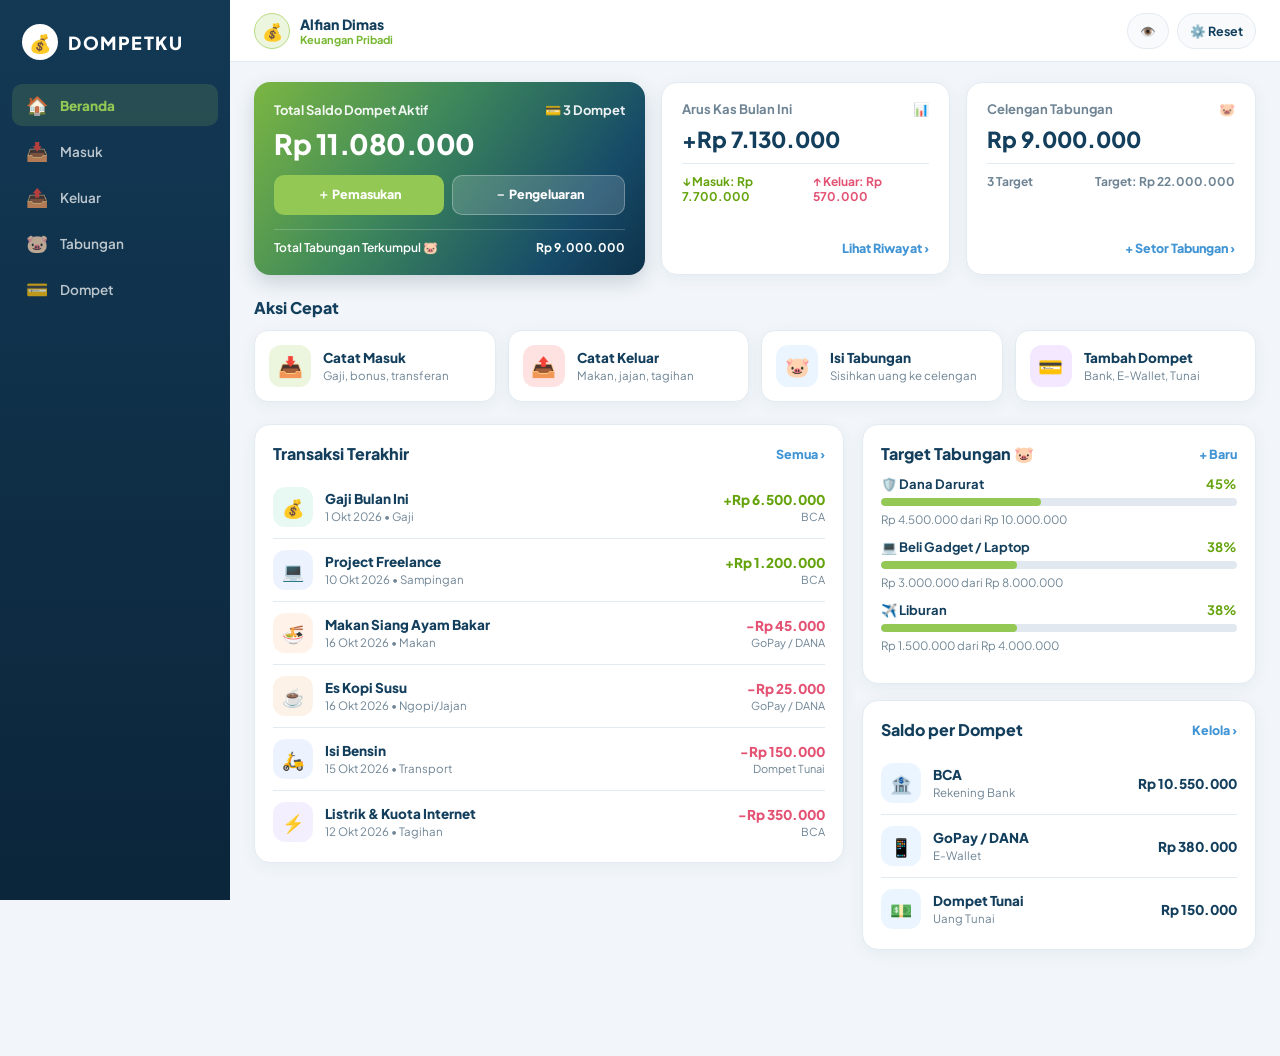
==== commit 4087e8bb: "Deploy index.html" ====
--- a/index.html
+++ b/index.html
@@ -3,181 +3,137 @@
 <head>
   <meta charset="UTF-8" />
   <meta name="viewport" content="width=device-width, initial-scale=1.0, maximum-scale=1.0, user-scalable=no" />
-  <meta name="theme-color" content="#133955" />
+  <meta name="theme-color" content="#0E314A" />
   <meta name="apple-mobile-web-app-capable" content="yes" />
   <meta name="apple-mobile-web-app-status-bar-style" content="black-translucent" />
   <meta name="apple-mobile-web-app-title" content="DompetKu" />
   <link rel="manifest" href="./manifest.json" />
   <link rel="icon" type="image/svg+xml" href="./icon.svg" />
   <link rel="apple-touch-icon" href="./icon.svg" />
-  <title>DompetKu — Pengatur Keuangan Pribadi</title>
+  <title>DompetKu — Keuangan Pribadi</title>
   <link rel="preconnect" href="https://fonts.googleapis.com">
   <link rel="preconnect" href="https://fonts.gstatic.com" crossorigin>
   <link href="https://fonts.googleapis.com/css2?family=Plus+Jakarta+Sans:wght@400;500;600;700;800&display=swap" rel="stylesheet">
   <style>
     :root {
-      --sidebar-bg-top: #133955;
-      --sidebar-bg-bottom: #0B253A;
-      --paper-green: #93C854;
-      --paper-green-hover: #82B743;
-      --paper-green-text: #65A30D;
-      --paper-blue: #4195D5;
-      --paper-blue-dark: #133F5D;
-      --bg-main: #F3F7FA;
-      --card-bg: #FFFFFF;
-      --text-main: #133F5D;
-      --text-muted: #718898;
-      --border-soft: #E3EBF1;
+      --navy-top: #133955;
+      --navy-bottom: #0B253A;
+      --green: #93C854;
+      --green-dark: #65A30D;
+      --blue: #4195D5;
+      --bg: #F2F6FA;
+      --card: #FFFFFF;
+      --text: #133F5D;
+      --muted: #6E8494;
+      --border: #E3EBF2;
       --danger: #E35273;
       --warning: #F59E0B;
-      --card-shadow: 0 4px 16px rgba(19, 63, 93, 0.06);
+      --shadow: 0 4px 16px rgba(19, 63, 93, 0.06);
     }
 
     * {
       box-sizing: border-box;
       margin: 0;
       padding: 0;
+      -webkit-tap-highlight-color: transparent;
       font-family: 'Plus Jakarta Sans', -apple-system, BlinkMacSystemFont, sans-serif;
     }
 
     body {
-      background: var(--bg-main);
-      color: var(--text-main);
+      background: var(--bg);
+      color: var(--text);
       min-height: 100vh;
       display: flex;
       overflow-x: hidden;
     }
 
-    /* ==================== LEFT SIDEBAR ==================== */
+    /* ==================== SIDEBAR (DESKTOP) & BOTTOM NAV (MOBILE) ==================== */
     .sidebar {
-      width: 235px;
-      min-height: 100vh;
-      background: linear-gradient(180deg, var(--sidebar-bg-top) 0%, var(--sidebar-bg-bottom) 100%);
-      color: #FFFFFF;
-      display: flex;
-      flex-direction: column;
+      width: 230px;
+      background: linear-gradient(180deg, var(--navy-top) 0%, var(--navy-bottom) 100%);
+      color: #fff;
       position: fixed;
-      left: 0;
       top: 0;
       bottom: 0;
+      left: 0;
       z-index: 40;
-      overflow: hidden;
-      user-select: none;
-    }
-
-    .sidebar::after {
-      content: '';
-      position: absolute;
-      bottom: 0;
-      left: 0;
-      right: 0;
-      height: 280px;
-      background-image:
-        radial-gradient(1.5px 1.5px at 30px 60px, rgba(255,255,255,0.45), transparent),
-        radial-gradient(2px 2px at 90px 120px, rgba(255,255,255,0.35), transparent),
-        radial-gradient(1.5px 1.5px at 160px 80px, rgba(255,255,255,0.4), transparent),
-        radial-gradient(2.5px 2.5px at 130px 190px, rgba(147,200,84,0.45), transparent),
-        radial-gradient(1.5px 1.5px at 55px 220px, rgba(255,255,255,0.5), transparent),
-        radial-gradient(2px 2px at 195px 240px, rgba(255,255,255,0.3), transparent);
-      pointer-events: none;
-    }
-
-    .sidebar-brand {
-      padding: 22px 22px 28px;
-      display: flex;
-      align-items: center;
-      gap: 12px;
-    }
-    .brand-logo-circle {
-      width: 40px;
-      height: 40px;
+      display: flex;
+      flex-direction: column;
+      padding: 20px 12px;
+    }
+
+    .brand {
+      display: flex;
+      align-items: center;
+      gap: 10px;
+      padding: 4px 10px 24px;
+    }
+    .brand-icon {
+      width: 36px;
+      height: 36px;
       border-radius: 50%;
-      background: #FFFFFF;
+      background: #fff;
       display: flex;
       align-items: center;
       justify-content: center;
-      box-shadow: 0 2px 8px rgba(0,0,0,0.2);
+      font-size: 18px;
       flex-shrink: 0;
     }
-    .brand-name {
-      font-size: 19px;
+    .brand-text {
+      font-size: 18px;
       font-weight: 800;
-      letter-spacing: 2px;
-      color: #FFFFFF;
-    }
-
-    .sidebar-nav {
+      letter-spacing: 1.5px;
+    }
+
+    .nav-list {
       display: flex;
       flex-direction: column;
       gap: 4px;
-      padding: 0 10px;
-      position: relative;
-      z-index: 2;
-    }
-
-    .nav-item {
-      display: flex;
-      align-items: center;
-      justify-content: space-between;
-      padding: 13px 14px;
+    }
+    .nav-btn {
+      border: none;
+      background: transparent;
+      color: rgba(255, 255, 255, 0.72);
+      display: flex;
+      align-items: center;
+      gap: 12px;
+      padding: 12px 14px;
       border-radius: 10px;
-      color: rgba(255, 255, 255, 0.78);
       font-size: 13.5px;
       font-weight: 600;
       cursor: pointer;
-      border: none;
-      background: transparent;
+      transition: all 0.15s;
       text-align: left;
-      transition: all 0.15s;
-    }
-    .nav-item:hover {
+    }
+    .nav-btn:hover {
       background: rgba(255, 255, 255, 0.08);
-      color: #FFFFFF;
-    }
-    .nav-item.active {
-      color: var(--paper-green);
-      background: rgba(147, 200, 84, 0.12);
-      font-weight: 700;
-    }
-    .nav-item-left {
-      display: flex;
-      align-items: center;
-      gap: 12px;
-    }
-    .nav-item svg {
-      width: 19px;
-      height: 19px;
-      flex-shrink: 0;
-    }
-    .badge-new {
-      background: #D4E6F6;
-      color: #133F5D;
-      font-size: 10px;
+      color: #fff;
+    }
+    .nav-btn.active {
+      background: rgba(147, 200, 84, 0.16);
+      color: var(--green);
       font-weight: 800;
-      padding: 2px 7px;
-      border-radius: 99px;
-      margin-left: 6px;
-    }
-    .nav-chevron {
-      font-size: 13px;
-      opacity: 0.6;
-    }
-
-    /* ==================== MAIN CONTENT WRAPPER ==================== */
-    .main-area {
-      margin-left: 235px;
+    }
+    .nav-icon {
+      font-size: 18px;
+      line-height: 1;
+    }
+
+    /* ==================== MAIN CONTENT ==================== */
+    .main {
+      margin-left: 230px;
       flex: 1;
+      min-width: 0;
       display: flex;
       flex-direction: column;
-      min-width: 0;
-    }
-
-    /* ==================== TOPBAR ==================== */
+    }
+
+    /* Topbar */
     .topbar {
-      height: 68px;
-      background: #FFFFFF;
-      border-bottom: 1px solid var(--border-soft);
-      padding: 0 32px;
+      height: 62px;
+      background: var(--card);
+      border-bottom: 1px solid var(--border);
+      padding: 0 24px;
       display: flex;
       align-items: center;
       justify-content: space-between;
@@ -185,602 +141,389 @@
       top: 0;
       z-index: 30;
     }
-    .topbar-left {
-      display: flex;
-      align-items: center;
-      gap: 12px;
+    .user-chip {
+      display: flex;
+      align-items: center;
+      gap: 10px;
       cursor: pointer;
     }
-    .wallet-avatar {
-      width: 38px;
-      height: 38px;
+    .user-avatar {
+      width: 36px;
+      height: 36px;
       border-radius: 50%;
       background: #ECF6DF;
       border: 1.5px solid #B7DC82;
       display: flex;
       align-items: center;
       justify-content: center;
-      font-size: 18px;
-    }
-    .profile-title {
+      font-size: 17px;
+      flex-shrink: 0;
+    }
+    .user-name {
       font-size: 14px;
       font-weight: 800;
-      color: var(--text-main);
-      display: flex;
+      color: var(--text);
+    }
+    .user-sub {
+      font-size: 11px;
+      color: #77B833;
+      font-weight: 700;
+    }
+
+    .topbar-actions {
+      display: flex;
+      align-items: center;
+      gap: 8px;
+    }
+    .icon-btn {
+      border: 1px solid var(--border);
+      background: #F8FAFC;
+      color: var(--text);
+      height: 36px;
+      padding: 0 12px;
+      border-radius: 99px;
+      font-size: 12.5px;
+      font-weight: 700;
+      cursor: pointer;
+      display: inline-flex;
       align-items: center;
       gap: 6px;
     }
-    .profile-subtitle {
-      font-size: 11.5px;
-      color: #77B833;
-      font-weight: 600;
-    }
-
-    .topbar-right {
-      display: flex;
-      align-items: center;
-      gap: 18px;
-      color: var(--text-main);
-      font-size: 13.5px;
-      font-weight: 600;
-    }
-    .topbar-item {
-      display: flex;
-      align-items: center;
-      gap: 6px;
-      cursor: pointer;
-      padding: 6px 10px;
-      border-radius: 8px;
-      transition: background 0.15s;
-    }
-    .topbar-item:hover {
-      background: var(--bg-main);
-    }
-
-    /* ==================== PAGE CONTENT ==================== */
-    .content-wrap {
-      padding: 26px 32px 60px;
-      max-width: 1440px;
-    }
-
-    /* Top 3 Metric Cards Grid */
-    .top-cards-grid {
+
+    /* Page container */
+    .container {
+      padding: 20px 24px 90px;
+      max-width: 1280px;
+      width: 100%;
+      margin: 0 auto;
+    }
+
+    /* ==================== TOP SUMMARY CARDS ==================== */
+    .summary-grid {
       display: grid;
-      grid-template-columns: 1.45fr 1fr 1fr;
-      gap: 20px;
-      margin-bottom: 30px;
-    }
-
-    /* Card 1: Total Saldo Aktif (Green-to-Navy Gradient) */
-    .balance-hero-card {
-      background: linear-gradient(125deg, #7BB642 0%, #3E885B 38%, #164B68 78%, #0E314A 100%);
-      border-radius: 14px;
-      padding: 22px 24px 18px;
-      color: #FFFFFF;
-      box-shadow: 0 8px 22px rgba(19, 63, 93, 0.16);
+      grid-template-columns: 1.35fr 1fr 1fr;
+      gap: 16px;
+      margin-bottom: 22px;
+    }
+
+    /* Paper.id Hero Balance Card */
+    .hero-card {
+      background: linear-gradient(125deg, #7BB642 0%, #3E885B 40%, #164B68 80%, #0E314A 100%);
+      border-radius: 16px;
+      padding: 20px;
+      color: #fff;
+      box-shadow: 0 8px 20px rgba(14, 49, 74, 0.18);
       display: flex;
       flex-direction: column;
       justify-content: space-between;
-      min-height: 168px;
-    }
-    .balance-hero-top {
+    }
+    .hero-top {
       display: flex;
       align-items: center;
       justify-content: space-between;
-      gap: 12px;
-    }
-    .balance-label-row {
-      display: flex;
-      align-items: center;
+      font-size: 13px;
+      font-weight: 700;
+      opacity: 0.92;
+    }
+    .hero-balance {
+      font-size: 28px;
+      font-weight: 800;
+      margin: 8px 0 14px;
+      letter-spacing: -0.5px;
+      word-break: break-word;
+    }
+    .hero-btn-row {
+      display: flex;
       gap: 8px;
-      font-size: 14px;
+    }
+    .hero-btn {
+      flex: 1;
+      border: none;
+      padding: 10px 12px;
+      border-radius: 10px;
+      font-size: 12.5px;
+      font-weight: 800;
+      cursor: pointer;
+      display: flex;
+      align-items: center;
+      justify-content: center;
+      gap: 5px;
+    }
+    .hero-btn.in {
+      background: var(--green);
+      color: #fff;
+    }
+    .hero-btn.out {
+      background: rgba(255, 255, 255, 0.16);
+      color: #fff;
+      border: 1px solid rgba(255, 255, 255, 0.28);
+    }
+    .hero-footer {
+      border-top: 1px solid rgba(255, 255, 255, 0.2);
+      margin-top: 14px;
+      padding-top: 10px;
+      display: flex;
+      justify-content: space-between;
+      font-size: 12px;
+      font-weight: 600;
+    }
+
+    /* White Metric Card */
+    .stat-card {
+      background: var(--card);
+      border-radius: 16px;
+      padding: 18px 20px;
+      box-shadow: var(--shadow);
+      border: 1px solid var(--border);
+      display: flex;
+      flex-direction: column;
+      justify-content: space-between;
+    }
+    .stat-head {
+      display: flex;
+      justify-content: space-between;
+      align-items: center;
+      font-size: 13px;
       font-weight: 700;
-      opacity: 0.95;
-    }
-    .eye-btn {
+      color: var(--muted);
+    }
+    .stat-val {
+      font-size: 22px;
+      font-weight: 800;
+      color: var(--text);
+      margin: 8px 0 10px;
+      padding-bottom: 10px;
+      border-bottom: 1px solid var(--border);
+    }
+    .stat-sub {
+      display: flex;
+      justify-content: space-between;
+      font-size: 12px;
+      font-weight: 700;
+    }
+    .stat-link {
       background: none;
       border: none;
-      color: #FFFFFF;
+      color: var(--blue);
+      font-size: 12.5px;
+      font-weight: 800;
       cursor: pointer;
+      text-align: right;
+      margin-top: 10px;
+    }
+
+    /* ==================== QUICK ACTIONS (4 BUTTONS) ==================== */
+    .section-title {
       font-size: 16px;
-      opacity: 0.85;
-    }
-    .eye-btn:hover { opacity: 1; }
-    .balance-amount {
-      font-size: 27px;
       font-weight: 800;
-      margin-top: 8px;
-      letter-spacing: -0.3px;
-    }
-    .btn-lime-action {
-      background: var(--paper-green);
-      color: #FFFFFF;
-      border: 1.5px solid rgba(255,255,255,0.35);
-      padding: 10px 20px;
-      border-radius: 999px;
-      font-size: 13.5px;
-      font-weight: 700;
-      cursor: pointer;
-      transition: all 0.15s;
-      white-space: nowrap;
-      box-shadow: 0 4px 12px rgba(0,0,0,0.12);
-    }
-    .btn-lime-action:hover {
-      background: var(--paper-green-hover);
-      transform: translateY(-1px);
-    }
-    .balance-hero-footer {
-      border-top: 1px solid rgba(255, 255, 255, 0.22);
-      padding-top: 12px;
-      margin-top: 18px;
+      color: var(--text);
+      margin-bottom: 12px;
       display: flex;
       align-items: center;
       justify-content: space-between;
-      font-size: 13px;
-      font-weight: 600;
-    }
-
-    /* Card 2 & 3: White Metric Cards */
-    .metric-white-card {
-      background: var(--card-bg);
-      border-radius: 14px;
-      padding: 20px 22px 16px;
-      box-shadow: var(--card-shadow);
-      display: flex;
-      flex-direction: column;
-      justify-content: space-between;
-      min-height: 168px;
-      border: 1px solid rgba(227, 235, 241, 0.7);
-    }
-    .metric-header {
-      display: flex;
-      align-items: center;
-      justify-content: space-between;
-      color: var(--text-muted);
-      font-size: 13.5px;
-      font-weight: 600;
-    }
-    .metric-title-wrap {
-      display: flex;
-      align-items: center;
-      gap: 6px;
-    }
-    .refresh-btn {
-      background: none;
-      border: none;
-      color: var(--paper-blue);
-      cursor: pointer;
-      font-size: 16px;
-      padding: 2px;
-    }
-    .metric-amount {
-      font-size: 22px;
-      font-weight: 800;
-      color: var(--text-main);
-      margin: 8px 0 10px;
-      padding-bottom: 10px;
-      border-bottom: 1px solid var(--border-soft);
-    }
-    .metric-status-row {
-      display: flex;
-      align-items: center;
-      gap: 24px;
-      font-size: 13px;
-      color: var(--text-muted);
-    }
-    .metric-status-row strong.orange {
-      color: var(--warning);
-      font-weight: 800;
-      margin-right: 4px;
-    }
-    .metric-status-row strong.red {
-      color: var(--danger);
-      font-weight: 800;
-      margin-right: 4px;
-    }
-    .metric-status-row strong.green {
-      color: #65A30D;
-      font-weight: 800;
-      margin-right: 4px;
-    }
-    .metric-action-row {
-      display: flex;
-      justify-content: flex-end;
-      margin-top: 10px;
-    }
-    .metric-link {
-      background: none;
-      border: none;
-      color: var(--paper-blue);
-      font-size: 13.5px;
-      font-weight: 700;
-      cursor: pointer;
-    }
-    .metric-link:hover {
-      text-decoration: underline;
-    }
-
-    /* ==================== LOWER 2-COLUMN DASHBOARD LAYOUT ==================== */
-    .dashboard-lower-grid {
-      display: grid;
-      grid-template-columns: 2.35fr 1fr;
-      gap: 26px;
-      align-items: start;
-    }
-
-    .section-heading {
-      font-size: 18px;
-      font-weight: 800;
-      color: var(--text-main);
-      margin-bottom: 4px;
-    }
-    .section-subheading {
-      font-size: 13.5px;
-      color: var(--text-muted);
-      margin-bottom: 16px;
-    }
-
-    /* 4 Quick Action Cards */
-    .quick-actions-grid {
+    }
+    .quick-grid {
       display: grid;
       grid-template-columns: repeat(4, 1fr);
-      gap: 14px;
-      margin-bottom: 24px;
-    }
-    .action-card {
-      background: var(--card-bg);
+      gap: 12px;
+      margin-bottom: 22px;
+    }
+    .quick-card {
+      background: var(--card);
+      border: 1px solid var(--border);
+      border-radius: 14px;
+      padding: 14px;
+      box-shadow: var(--shadow);
+      cursor: pointer;
+      display: flex;
+      align-items: center;
+      gap: 12px;
+      transition: transform 0.15s, border-color 0.15s;
+    }
+    .quick-card:active {
+      transform: scale(0.98);
+    }
+    .quick-icon {
+      width: 42px;
+      height: 42px;
       border-radius: 12px;
-      padding: 18px 16px 14px;
-      box-shadow: var(--card-shadow);
-      border: 1px solid rgba(227, 235, 241, 0.8);
-      display: flex;
-      flex-direction: column;
-      justify-content: space-between;
-      min-height: 158px;
-      cursor: pointer;
-      transition: all 0.18s ease;
-    }
-    .action-card:hover {
-      transform: translateY(-3px);
-      box-shadow: 0 10px 24px rgba(19, 63, 93, 0.11);
-      border-color: var(--paper-blue);
-    }
-    .action-card h4 {
-      font-size: 14px;
-      font-weight: 800;
-      color: var(--text-main);
-      margin-bottom: 6px;
-    }
-    .action-card p {
-      font-size: 12.5px;
-      color: var(--text-muted);
-      line-height: 1.45;
-    }
-    .action-card-icon-wrap {
-      display: flex;
-      justify-content: flex-end;
-      margin-top: 12px;
-    }
-
-    /* Uang Masuk & Uang Keluar 2-Column List Cards */
-    .pay-lists-grid {
-      display: grid;
-      grid-template-columns: 1fr 1fr;
-      gap: 18px;
-    }
-    .pay-list-card {
-      background: var(--card-bg);
-      border-radius: 14px;
-      padding: 20px;
-      box-shadow: var(--card-shadow);
-      border: 1px solid rgba(227, 235, 241, 0.8);
-    }
-    .pay-list-header {
-      display: flex;
-      align-items: center;
-      justify-content: space-between;
-      margin-bottom: 16px;
-    }
-    .pay-list-header-left {
-      display: flex;
-      align-items: center;
-      gap: 12px;
-    }
-    .pay-list-title {
-      font-size: 15.5px;
-      font-weight: 800;
-      color: var(--text-main);
-    }
-    .pay-list-sub {
-      font-size: 12.5px;
-      color: var(--text-muted);
-      margin-top: 2px;
-    }
-    .tx-item-box {
-      border: 1px solid var(--border-soft);
-      border-radius: 10px;
-      padding: 13px 15px;
-      margin-bottom: 10px;
-      display: flex;
-      align-items: center;
-      justify-content: space-between;
-      cursor: pointer;
-      transition: all 0.14s;
-      background: #FFFFFF;
-    }
-    .tx-item-box:hover {
-      border-color: var(--paper-blue);
-      background: #F9FCFF;
-    }
-    .tx-item-left h5 {
+      display: flex;
+      align-items: center;
+      justify-content: center;
+      font-size: 20px;
+      flex-shrink: 0;
+    }
+    .quick-card h4 {
       font-size: 13.5px;
       font-weight: 800;
-      color: var(--text-main);
-      margin-bottom: 4px;
-    }
-    .tx-item-left span {
-      font-size: 12px;
-      color: var(--text-muted);
-    }
-    .tx-item-right {
+      color: var(--text);
+    }
+    .quick-card p {
+      font-size: 11.5px;
+      color: var(--muted);
+      margin-top: 2px;
+    }
+
+    /* ==================== 2-COLUMN CONTENT GRID ==================== */
+    .two-col {
+      display: grid;
+      grid-template-columns: 1.5fr 1fr;
+      gap: 18px;
+      align-items: start;
+    }
+    .card-box {
+      background: var(--card);
+      border-radius: 16px;
+      padding: 18px;
+      box-shadow: var(--shadow);
+      border: 1px solid var(--border);
+      margin-bottom: 16px;
+    }
+
+    /* Transaction Item Row (Clean Mobile-First Card Row) */
+    .tx-row {
+      display: flex;
+      align-items: center;
+      justify-content: space-between;
+      padding: 11px 0;
+      border-bottom: 1px solid var(--border);
+      cursor: pointer;
+      gap: 10px;
+    }
+    .tx-row:last-child {
+      border-bottom: none;
+      padding-bottom: 2px;
+    }
+    .tx-left {
+      display: flex;
+      align-items: center;
+      gap: 12px;
+      min-width: 0;
+      flex: 1;
+    }
+    .tx-badge {
+      width: 40px;
+      height: 40px;
+      border-radius: 12px;
+      display: flex;
+      align-items: center;
+      justify-content: center;
+      font-size: 18px;
+      flex-shrink: 0;
+    }
+    .tx-info {
+      min-width: 0;
+      flex: 1;
+    }
+    .tx-title {
+      font-size: 13.5px;
+      font-weight: 800;
+      color: var(--text);
+      white-space: nowrap;
+      overflow: hidden;
+      text-overflow: ellipsis;
+    }
+    .tx-meta {
+      font-size: 11.5px;
+      color: var(--muted);
+      margin-top: 2px;
+      white-space: nowrap;
+      overflow: hidden;
+      text-overflow: ellipsis;
+    }
+    .tx-right {
       text-align: right;
-    }
-    .tx-item-amount {
-      font-size: 14px;
+      flex-shrink: 0;
+    }
+    .tx-amt {
+      font-size: 13.5px;
       font-weight: 800;
-      color: var(--text-main);
-      margin-bottom: 4px;
-    }
-    .tx-status-green {
-      font-size: 11.5px;
-      font-weight: 700;
-      color: #82B743;
-    }
-    .tx-status-orange {
-      font-size: 11.5px;
-      font-weight: 700;
-      color: #F59E0B;
-    }
-    .tx-status-red {
-      font-size: 11.5px;
-      font-weight: 700;
-      color: #E35273;
-    }
-
-    /* Right Column Cards */
-    .green-promo-card {
-      background: linear-gradient(145deg, #4B8329 0%, #68A338 55%, #84BC48 100%);
-      border-radius: 14px;
-      padding: 24px 22px;
-      color: #FFFFFF;
-      box-shadow: var(--card-shadow);
-      position: relative;
-      overflow: hidden;
-      margin-bottom: 18px;
-    }
-    .green-promo-card::after {
-      content: '';
-      position: absolute;
-      width: 180px;
-      height: 180px;
-      border-radius: 50%;
-      background: rgba(255,255,255,0.09);
-      right: -50px;
-      bottom: -50px;
-      pointer-events: none;
-    }
-    .green-promo-card h3 {
-      font-size: 19px;
-      font-weight: 800;
-      line-height: 1.3;
-      margin-bottom: 8px;
-    }
-    .green-promo-card p {
-      font-size: 13px;
-      line-height: 1.5;
-      opacity: 0.94;
-      margin-bottom: 16px;
-    }
-    .btn-amber-pill {
-      background: #EAB308;
-      color: #FFFFFF;
-      border: none;
-      padding: 10px 20px;
-      border-radius: 999px;
-      font-size: 13px;
-      font-weight: 800;
-      cursor: pointer;
-      box-shadow: 0 4px 10px rgba(0,0,0,0.15);
-    }
-    .btn-amber-pill:hover {
-      background: #CA8A04;
-    }
-
-    .side-info-card {
-      background: var(--card-bg);
-      border-radius: 14px;
-      padding: 18px 20px;
-      box-shadow: var(--card-shadow);
-      border: 1px solid rgba(227, 235, 241, 0.8);
-      margin-bottom: 16px;
-    }
-
+    }
+    .tx-wallet-tag {
+      font-size: 11px;
+      color: var(--muted);
+      margin-top: 2px;
+    }
+
+    /* Progress bar */
     .progress-track {
       height: 8px;
       background: #E2E8F0;
-      border-radius: 999px;
+      border-radius: 99px;
       overflow: hidden;
       margin: 6px 0;
     }
     .progress-fill {
       height: 100%;
-      border-radius: 999px;
+      border-radius: 99px;
       transition: width 0.3s ease;
     }
 
-    .floating-help-btn {
-      position: fixed;
-      bottom: 20px;
-      right: 24px;
-      background: #4195D5;
-      color: #FFFFFF;
-      border: none;
-      border-radius: 999px;
-      padding: 11px 20px;
-      font-size: 13.5px;
-      font-weight: 700;
-      display: flex;
-      align-items: center;
-      gap: 8px;
-      box-shadow: 0 6px 18px rgba(65, 149, 213, 0.38);
-      cursor: pointer;
-      z-index: 35;
-    }
-
-    /* ==================== TABLES & OTHER VIEWS ==================== */
-    .toolbar-row {
-      display: flex;
-      align-items: center;
-      justify-content: space-between;
-      gap: 12px;
-      flex-wrap: wrap;
-      margin-bottom: 18px;
-    }
-    .btn-primary-blue {
-      background: var(--paper-blue);
-      color: #FFFFFF;
-      border: none;
-      padding: 10px 18px;
-      border-radius: 999px;
-      font-size: 13.5px;
-      font-weight: 700;
-      cursor: pointer;
-      display: inline-flex;
-      align-items: center;
-      gap: 6px;
-    }
-    .btn-primary-blue:hover {
-      background: #3182CE;
-    }
-    .btn-primary-green {
-      background: var(--paper-green);
-      color: #FFFFFF;
-      border: none;
-      padding: 10px 18px;
-      border-radius: 999px;
-      font-size: 13.5px;
-      font-weight: 700;
-      cursor: pointer;
-    }
-    .search-input {
-      background: #FFFFFF;
-      border: 1px solid var(--border-soft);
-      border-radius: 999px;
-      padding: 9px 16px;
-      font-size: 13px;
-      min-width: 240px;
-      outline: none;
-      color: var(--text-main);
-    }
-    .search-input:focus {
-      border-color: var(--paper-blue);
-    }
-
-    .data-table {
-      width: 100%;
-      border-collapse: collapse;
-      background: #FFFFFF;
-      border-radius: 12px;
-      overflow: hidden;
-      box-shadow: var(--card-shadow);
-    }
-    .data-table th {
-      background: #F8FAFC;
-      text-align: left;
-      padding: 13px 16px;
-      font-size: 12px;
-      font-weight: 800;
-      color: var(--text-muted);
-      text-transform: uppercase;
-      border-bottom: 1px solid var(--border-soft);
-    }
-    .data-table td {
-      padding: 14px 16px;
-      font-size: 13.5px;
-      border-bottom: 1px solid var(--border-soft);
-      color: var(--text-main);
-    }
-    .data-table tr:hover td {
-      background: #F9FCFF;
-      cursor: pointer;
-    }
-
-    /* ==================== MODAL DIALOG ==================== */
+    /* ==================== MODAL SHEET ==================== */
     .modal-backdrop {
       position: fixed;
       inset: 0;
-      background: rgba(11, 37, 58, 0.52);
+      background: rgba(11, 37, 58, 0.55);
       backdrop-filter: blur(2px);
       z-index: 100;
       display: none;
       align-items: center;
       justify-content: center;
-      padding: 16px;
+      padding: 14px;
     }
     .modal-backdrop.open {
       display: flex;
     }
     .modal-box {
-      background: #FFFFFF;
+      background: #fff;
       width: 100%;
-      max-width: 480px;
-      border-radius: 16px;
-      padding: 24px;
-      box-shadow: 0 20px 50px rgba(0, 0, 0, 0.25);
+      max-width: 440px;
+      border-radius: 20px;
+      padding: 20px;
       max-height: 90vh;
       overflow-y: auto;
+      box-shadow: 0 20px 50px rgba(0, 0, 0, 0.25);
     }
     .modal-header {
       display: flex;
       align-items: center;
       justify-content: space-between;
-      margin-bottom: 16px;
       padding-bottom: 12px;
-      border-bottom: 1px solid var(--border-soft);
+      margin-bottom: 14px;
+      border-bottom: 1px solid var(--border);
     }
     .modal-title {
-      font-size: 17px;
+      font-size: 16px;
       font-weight: 800;
-      color: var(--text-main);
     }
     .close-btn {
-      background: #F1F5F9;
-      border: none;
       width: 30px;
       height: 30px;
       border-radius: 50%;
+      border: none;
+      background: #F1F5F9;
+      font-weight: 800;
       cursor: pointer;
-      font-weight: 800;
-      color: var(--text-muted);
     }
     .form-label {
       display: block;
-      font-size: 12.5px;
+      font-size: 12px;
       font-weight: 700;
-      color: var(--text-main);
+      color: var(--text);
       margin: 12px 0 6px;
     }
     .form-control {
       width: 100%;
-      border: 1.5px solid var(--border-soft);
+      border: 1.5px solid var(--border);
       border-radius: 10px;
       padding: 10px 12px;
       font-size: 14px;
-      color: var(--text-main);
+      color: var(--text);
       outline: none;
+      background: #fff;
     }
     .form-control:focus {
-      border-color: var(--paper-blue);
+      border-color: var(--blue);
     }
     .cat-grid {
       display: grid;
@@ -788,7 +531,7 @@
       gap: 8px;
     }
     .cat-btn {
-      border: 1.5px solid var(--border-soft);
+      border: 1.5px solid var(--border);
       background: #F8FAFC;
       border-radius: 10px;
       padding: 8px 4px;
@@ -797,198 +540,199 @@
       flex-direction: column;
       align-items: center;
       gap: 4px;
-      font-size: 11px;
+      font-size: 10.5px;
       font-weight: 700;
-      color: var(--text-main);
+      color: var(--text);
+      text-align: center;
     }
     .cat-btn.selected {
-      border-color: var(--paper-blue);
+      border-color: var(--blue);
       background: #EBF5FF;
     }
-
-    @media (max-width: 1100px) {
-      .top-cards-grid { grid-template-columns: 1fr; }
-      .dashboard-lower-grid { grid-template-columns: 1fr; }
-      .quick-actions-grid { grid-template-columns: repeat(2, 1fr); }
-    }
+    .btn-submit {
+      width: 100%;
+      border: none;
+      border-radius: 12px;
+      padding: 13px;
+      font-size: 14px;
+      font-weight: 800;
+      color: #fff;
+      background: var(--green);
+      cursor: pointer;
+      margin-top: 16px;
+    }
+
+    /* ==================== RESPONSIVE MOBILE DESIGN (< 768px) ==================== */
+    @media (max-width: 960px) {
+      .summary-grid { grid-template-columns: 1fr; }
+      .two-col { grid-template-columns: 1fr; }
+      .quick-grid { grid-template-columns: repeat(2, 1fr); }
+    }
+
     @media (max-width: 768px) {
+      /* Turn sidebar into clean 5-item bottom tab bar */
       .sidebar {
         width: 100%;
-        min-height: 64px;
         height: 64px;
         top: auto;
         bottom: 0;
         left: 0;
         right: 0;
         flex-direction: row;
-        align-items: center;
-        padding: 0 4px;
-        border-top: 1px solid rgba(255,255,255,0.12);
-      }
-      .sidebar::after, .sidebar-brand, .badge-new, .nav-chevron { display: none; }
-      .sidebar-nav {
+        padding: 4px 6px;
+        box-shadow: 0 -4px 16px rgba(0, 0, 0, 0.12);
+      }
+      .brand { display: none; }
+      .nav-list {
         flex-direction: row;
         width: 100%;
         justify-content: space-around;
-        padding: 0;
-        gap: 0;
-      }
-      .nav-item {
+        align-items: center;
+        gap: 2px;
+      }
+      .nav-btn {
         flex: 1;
         flex-direction: column;
         justify-content: center;
+        align-items: center;
         padding: 6px 2px;
-        font-size: 10px;
         gap: 3px;
+        font-size: 10.5px;
+        border-radius: 8px;
         text-align: center;
       }
-      .nav-item-left {
-        flex-direction: column;
-        gap: 3px;
-      }
-      .main-area { margin-left: 0; padding-bottom: 74px; }
-      .topbar { padding: 0 16px; height: 60px; }
-      .content-wrap { padding: 16px 14px 80px; }
-      .pay-lists-grid { grid-template-columns: 1fr; }
-      .floating-help-btn { bottom: 76px; right: 16px; padding: 10px 16px; font-size: 12.5px; }
+      .nav-icon { font-size: 19px; }
+
+      .main {
+        margin-left: 0;
+      }
+      .topbar {
+        padding: 0 14px;
+        height: 56px;
+      }
+      .container {
+        padding: 14px 14px 86px;
+      }
+      .hero-balance {
+        font-size: 25px;
+      }
+      .quick-grid {
+        grid-template-columns: repeat(2, 1fr);
+        gap: 10px;
+      }
+      .quick-card {
+        padding: 12px;
+        gap: 10px;
+      }
+      .quick-icon {
+        width: 36px;
+        height: 36px;
+        font-size: 17px;
+      }
+      .quick-card h4 {
+        font-size: 12.5px;
+      }
+      .quick-card p {
+        display: none;
+      }
+      .modal-backdrop {
+        align-items: flex-end;
+        padding: 0;
+      }
+      .modal-box {
+        max-width: 100%;
+        border-bottom-left-radius: 0;
+        border-bottom-right-radius: 0;
+        padding: 18px 16px 28px;
+      }
     }
   </style>
 </head>
 <body>
 
-  <!-- ==================== LEFT SIDEBAR ==================== -->
+  <!-- NAVIGATION (Sidebar on Desktop, Bottom Tab Bar on Mobile) -->
   <aside class="sidebar">
-    <div class="sidebar-brand">
-      <div class="brand-logo-circle">
-        <svg width="24" height="24" viewBox="0 0 24 24" fill="none">
-          <path d="M6 19V7a5 5 0 0 1 5-5h2a5 5 0 0 1 0 10H9" stroke="#4195D5" stroke-width="2.5" stroke-linecap="round"/>
-          <circle cx="14" cy="7" r="3" fill="#93C854"/>
-        </svg>
-      </div>
-      <span class="brand-name">DOMPETKU</span>
+    <div class="brand">
+      <div class="brand-icon">💰</div>
+      <span class="brand-text">DOMPETKU</span>
     </div>
-
-    <nav class="sidebar-nav">
-      <button class="nav-item active" data-page="dashboard" onclick="navigate('dashboard')">
-        <div class="nav-item-left">
-          <svg viewBox="0 0 24 24" fill="none" stroke="currentColor" stroke-width="2"><circle cx="12" cy="12" r="9"/><path d="M12 7v5l3 3"/></svg>
-          <span>Dashboard</span>
-        </div>
+    <nav class="nav-list">
+      <button class="nav-btn active" data-page="dashboard" onclick="navigate('dashboard')">
+        <span class="nav-icon">🏠</span>
+        <span>Beranda</span>
       </button>
-
-      <button class="nav-item" data-page="income" onclick="navigate('income')">
-        <div class="nav-item-left">
-          <svg viewBox="0 0 24 24" fill="none" stroke="currentColor" stroke-width="2"><path d="M12 19V5"/><polyline points="5 12 12 5 19 12"/></svg>
-          <span>Pemasukan</span>
-        </div>
-        <span class="nav-chevron">›</span>
+      <button class="nav-btn" data-page="income" onclick="navigate('income')">
+        <span class="nav-icon">📥</span>
+        <span>Masuk</span>
       </button>
-
-      <button class="nav-item" data-page="expense" onclick="navigate('expense')">
-        <div class="nav-item-left">
-          <svg viewBox="0 0 24 24" fill="none" stroke="currentColor" stroke-width="2"><path d="M12 5v14"/><polyline points="19 12 12 19 5 12"/></svg>
-          <span>Pengeluaran</span>
-        </div>
-        <span class="nav-chevron">›</span>
+      <button class="nav-btn" data-page="expense" onclick="navigate('expense')">
+        <span class="nav-icon">📤</span>
+        <span>Keluar</span>
       </button>
-
-      <button class="nav-item" data-page="savings" onclick="navigate('savings')">
-        <div class="nav-item-left">
-          <svg viewBox="0 0 24 24" fill="none" stroke="currentColor" stroke-width="2"><path d="M19 5c-1.5 0-2.8 1.4-3 2-3.5-1.5-11-.3-11 5 0 1.8 0 3 2 4.5V20h4v-2h3v2h4v-4c1-.5 1.7-1 2-2h2v-4h-2c0-1-.5-1.5-1-2z"/></svg>
-          <span>Tabungan</span>
-          <span class="badge-new">Utama</span>
-        </div>
-        <span class="nav-chevron">›</span>
+      <button class="nav-btn" data-page="savings" onclick="navigate('savings')">
+        <span class="nav-icon">🐷</span>
+        <span>Tabungan</span>
       </button>
-
-      <button class="nav-item" data-page="wallets" onclick="navigate('wallets')">
-        <div class="nav-item-left">
-          <svg viewBox="0 0 24 24" fill="none" stroke="currentColor" stroke-width="2"><rect x="2" y="5" width="20" height="14" rx="2"/><line x1="2" y1="10" x2="22" y2="10"/></svg>
-          <span>Dompet & Rekening</span>
-        </div>
-        <span class="nav-chevron">›</span>
-      </button>
-
-      <button class="nav-item" data-page="budget" onclick="navigate('budget')">
-        <div class="nav-item-left">
-          <svg viewBox="0 0 24 24" fill="none" stroke="currentColor" stroke-width="2"><rect x="2" y="6" width="20" height="12" rx="2"/><circle cx="12" cy="12" r="2"/><path d="M6 12h.01M18 12h.01"/></svg>
-          <span>Budget Harian</span>
-        </div>
-        <span class="nav-chevron">›</span>
+      <button class="nav-btn" data-page="wallets" onclick="navigate('wallets')">
+        <span class="nav-icon">💳</span>
+        <span>Dompet</span>
       </button>
     </nav>
   </aside>
 
-  <!-- ==================== MAIN CONTENT AREA ==================== -->
-  <div class="main-area">
-    <!-- TOPBAR -->
+  <!-- MAIN CONTENT -->
+  <div class="main">
     <header class="topbar">
-      <div class="topbar-left" onclick="editUserName()">
-        <div class="wallet-avatar">💰</div>
+      <div class="user-chip" onclick="editUserName()">
+        <div class="user-avatar">💰</div>
         <div>
-          <div class="profile-title">
-            <span id="walletSpaceText">KEUANGAN PRIBADI</span>
-            <span style="font-size:11px;color:var(--text-muted);">⌄</span>
-          </div>
-          <div class="profile-subtitle">Dompet Aktif & Tersinkron</div>
+          <div class="user-name" id="userNameText">Alfian Dimas</div>
+          <div class="user-sub">Keuangan Pribadi</div>
         </div>
       </div>
 
-      <div class="topbar-right">
-        <div class="topbar-item" onclick="openTxModal('income')" style="color:#65A30D;">
-          <span>＋ Pemasukan</span>
-        </div>
-        <div class="topbar-item" onclick="openTxModal('expense')" style="color:#E35273;">
-          <span>－ Pengeluaran</span>
-        </div>
-        <div class="topbar-item" onclick="editUserName()">
-          <span>👤 <span id="userNameText">Alfian Dimas</span></span> <span style="font-size:11px;">▾</span>
-        </div>
-        <div class="topbar-item" onclick="openSettingsModal()" title="Reset / Pengaturan Data">
-          ⚙️
-        </div>
+      <div class="topbar-actions">
+        <button class="icon-btn" onclick="hideBalance=!hideBalance;renderPage();" title="Sembunyikan/Tampilkan Saldo">
+          <span id="eyeIcon">👁️</span>
+        </button>
+        <button class="icon-btn" onclick="openSettingsModal()" title="Pengaturan Data">
+          ⚙️ Reset
+        </button>
       </div>
     </header>
 
-    <!-- DYNAMIC PAGE CONTAINER -->
-    <main class="content-wrap" id="pageContent"></main>
+    <main class="container" id="pageContent"></main>
   </div>
 
-  <!-- Floating Quick Add Button -->
-  <button class="floating-help-btn" onclick="openTxModal('expense')">
-    <span>＋</span> Catat Transaksi
-  </button>
-
-  <!-- MODAL CONTAINER -->
+  <!-- MODAL -->
   <div class="modal-backdrop" id="modalBackdrop" onclick="if(event.target.id==='modalBackdrop') closeModal()">
     <div class="modal-box" id="modalBox"></div>
   </div>
 
   <script>
-    /* ==================== CATEGORIES & WALLET TYPES ==================== */
     const EXPENSE_CATEGORIES = [
-      { id: 'food', name: 'Makan & Minum', icon: '🍜', color: '#F97316' },
-      { id: 'coffee', name: 'Ngopi & Jajan', icon: '☕', color: '#D97706' },
-      { id: 'transport', name: 'Transport & Bensin', icon: '🛵', color: '#3B82F6' },
+      { id: 'food', name: 'Makan', icon: '🍜', color: '#F97316' },
+      { id: 'coffee', name: 'Ngopi/Jajan', icon: '☕', color: '#D97706' },
+      { id: 'transport', name: 'Transport', icon: '🛵', color: '#3B82F6' },
       { id: 'shopping', name: 'Belanja', icon: '🛍️', color: '#EC4899' },
-      { id: 'bills', name: 'Listrik & Kuota', icon: '⚡', color: '#8B5CF6' },
-      { id: 'entertainment', name: 'Hiburan & Nonton', icon: '🎮', color: '#14B8A6' },
+      { id: 'bills', name: 'Tagihan', icon: '⚡', color: '#8B5CF6' },
+      { id: 'entertainment', name: 'Hiburan', icon: '🎮', color: '#14B8A6' },
       { id: 'health', name: 'Kesehatan', icon: '💊', color: '#EF4444' },
       { id: 'other_exp', name: 'Lainnya', icon: '📦', color: '#64748B' },
     ];
 
     const INCOME_CATEGORIES = [
-      { id: 'salary', name: 'Gaji Bulanan', icon: '💰', color: '#10B981' },
-      { id: 'sidejob', name: 'Sampingan / Freelance', icon: '💻', color: '#3B82F6' },
-      { id: 'bonus', name: 'THR & Bonus', icon: '🎁', color: '#F59E0B' },
-      { id: 'gift', name: 'Dikasih / Transferan', icon: '🤲', color: '#8B5CF6' },
+      { id: 'salary', name: 'Gaji', icon: '💰', color: '#10B981' },
+      { id: 'sidejob', name: 'Sampingan', icon: '💻', color: '#3B82F6' },
+      { id: 'bonus', name: 'Bonus/THR', icon: '🎁', color: '#F59E0B' },
+      { id: 'gift', name: 'Transferan', icon: '🤲', color: '#8B5CF6' },
       { id: 'other_inc', name: 'Lainnya', icon: '✨', color: '#6366F1' },
     ];
 
     const WALLET_TYPES = [
-      { id: 'bank', name: 'Rekening Bank', icon: '🏦', color: '#3B82F6' },
-      { id: 'ewallet', name: 'E-Wallet', icon: '📱', color: '#8B5CF6' },
-      { id: 'cash', name: 'Uang Tunai', icon: '💵', color: '#10B981' },
+      { id: 'bank', name: 'Rekening Bank', icon: '🏦' },
+      { id: 'ewallet', name: 'E-Wallet', icon: '📱' },
+      { id: 'cash', name: 'Uang Tunai', icon: '💵' },
     ];
 
     const MONTHS_SHORT = ['Jan', 'Feb', 'Mar', 'Apr', 'Mei', 'Jun', 'Jul', 'Agu', 'Sep', 'Okt', 'Nov', 'Des'];
@@ -996,11 +740,9 @@
 
     let currentPage = 'dashboard';
     let hideBalance = false;
-    let searchKeyword = '';
 
     function getDefaultData() {
       return {
-        spaceName: 'KEUANGAN PRIBADI',
         userName: 'Alfian Dimas',
         wallets: [
           { id: 'w_bca', name: 'BCA', type: 'bank', initialBalance: 3200000 },
@@ -1010,22 +752,20 @@
         transactions: [
           { id: 't1', type: 'income', amount: 6500000, categoryId: 'salary', walletId: 'w_bca', note: 'Gaji Bulan Ini', date: '2026-10-01' },
           { id: 't2', type: 'income', amount: 1200000, categoryId: 'sidejob', walletId: 'w_bca', note: 'Project Freelance', date: '2026-10-10' },
-          { id: 't3', type: 'income', amount: 350000, categoryId: 'bonus', walletId: 'w_gopay', note: 'Cashback & Bonus', date: '2026-10-14' },
-          { id: 't4', type: 'expense', amount: 45000, categoryId: 'food', walletId: 'w_gopay', note: 'Makan Siang Ayam Bakar', date: '2026-10-16' },
-          { id: 't5', type: 'expense', amount: 25000, categoryId: 'coffee', walletId: 'w_gopay', note: 'Es Kopi Susu', date: '2026-10-16' },
-          { id: 't6', type: 'expense', amount: 150000, categoryId: 'transport', walletId: 'w_cash', note: 'Isi Bensin Full Tank', date: '2026-10-15' },
-          { id: 't7', type: 'expense', amount: 350000, categoryId: 'bills', walletId: 'w_bca', note: 'Token Listrik & Paket Data', date: '2026-10-12' },
+          { id: 't3', type: 'expense', amount: 45000, categoryId: 'food', walletId: 'w_gopay', note: 'Makan Siang Ayam Bakar', date: '2026-10-16' },
+          { id: 't4', type: 'expense', amount: 25000, categoryId: 'coffee', walletId: 'w_gopay', note: 'Es Kopi Susu', date: '2026-10-16' },
+          { id: 't5', type: 'expense', amount: 150000, categoryId: 'transport', walletId: 'w_cash', note: 'Isi Bensin', date: '2026-10-15' },
+          { id: 't6', type: 'expense', amount: 350000, categoryId: 'bills', walletId: 'w_bca', note: 'Listrik & Kuota Internet', date: '2026-10-12' },
         ],
         savings: [
           { id: 's1', name: 'Dana Darurat', icon: '🛡️', current: 4500000, target: 10000000 },
           { id: 's2', name: 'Beli Gadget / Laptop', icon: '💻', current: 3000000, target: 8000000 },
-          { id: 's3', name: 'Liburan Akhir Tahun', icon: '✈️', current: 1500000, target: 4000000 },
+          { id: 's3', name: 'Liburan', icon: '✈️', current: 1500000, target: 4000000 },
         ],
         budgets: [
           { categoryId: 'food', limit: 1500000 },
           { categoryId: 'coffee', limit: 350000 },
           { categoryId: 'transport', limit: 500000 },
-          { categoryId: 'bills', limit: 600000 },
         ]
       };
     }
@@ -1034,8 +774,8 @@
 
     function loadState() {
       try {
-        const saved = localStorage.getItem(STORAGE_KEY);
-        if (saved) return JSON.parse(saved);
+        const raw = localStorage.getItem(STORAGE_KEY);
+        if (raw) return JSON.parse(raw);
       } catch (e) {}
       const def = getDefaultData();
       localStorage.setItem(STORAGE_KEY, JSON.stringify(def));
@@ -1044,18 +784,17 @@
 
     function saveState() {
       localStorage.setItem(STORAGE_KEY, JSON.stringify(state));
-      document.getElementById('walletSpaceText').textContent = state.spaceName || 'KEUANGAN PRIBADI';
       document.getElementById('userNameText').textContent = state.userName || 'Alfian Dimas';
+      document.getElementById('eyeIcon').textContent = hideBalance ? '🙈' : '👁️';
       renderPage();
     }
 
-    /* ==================== HELPERS ==================== */
     function uid() {
       return Date.now().toString(36) + Math.random().toString(36).slice(2, 6);
     }
 
     function formatRupiah(n, masked = false) {
-      if (masked && hideBalance) return 'Rp ••••••••';
+      if (masked && hideBalance) return 'Rp •••••••';
       const num = Number(n) || 0;
       const formatted = Math.round(Math.abs(num)).toString().replace(/\B(?=(\d{3})+(?!\d))/g, '.');
       return `${num < 0 ? '-' : ''}Rp ${formatted}`;
@@ -1070,7 +809,7 @@
     function formatDateIndo(dateStr) {
       const d = new Date(dateStr);
       if (isNaN(d)) return dateStr;
-      return `${String(d.getDate()).padStart(2, '0')} ${MONTHS_SHORT[d.getMonth()]} ${d.getFullYear()}`;
+      return `${d.getDate()} ${MONTHS_SHORT[d.getMonth()]} ${d.getFullYear()}`;
     }
 
     function getCategory(id) {
@@ -1092,439 +831,308 @@
 
       let totalIncome = 0;
       let totalExpense = 0;
-      let incomeCount = 0;
-      let expenseCount = 0;
       const expenseByCategory = {};
 
       state.transactions.forEach(t => {
         const amt = Number(t.amount) || 0;
         if (t.type === 'income') {
           totalIncome += amt;
-          incomeCount++;
           if (walletBalances[t.walletId] !== undefined) walletBalances[t.walletId] += amt;
         } else {
           totalExpense += amt;
-          expenseCount++;
           expenseByCategory[t.categoryId] = (expenseByCategory[t.categoryId] || 0) + amt;
           if (walletBalances[t.walletId] !== undefined) walletBalances[t.walletId] -= amt;
         }
       });
 
       const totalWalletBalance = Object.values(walletBalances).reduce((a, b) => a + b, 0);
-      const totalSavings = state.savings.reduce((s, item) => s + (Number(item.current) || 0), 0);
-      const totalSavingsTarget = state.savings.reduce((s, item) => s + (Number(item.target) || 0), 0);
+      const totalSavings = (state.savings || []).reduce((s, item) => s + (Number(item.current) || 0), 0);
+      const totalSavingsTarget = (state.savings || []).reduce((s, item) => s + (Number(item.target) || 0), 0);
 
       return {
         walletBalances,
         totalWalletBalance,
         totalIncome,
         totalExpense,
-        incomeCount,
-        expenseCount,
         expenseByCategory,
         totalSavings,
         totalSavingsTarget,
       };
     }
 
-    /* ==================== NAVIGATION ==================== */
     function navigate(page) {
       currentPage = page;
-      document.querySelectorAll('.nav-item').forEach(btn => {
+      document.querySelectorAll('.nav-btn').forEach(btn => {
         btn.classList.toggle('active', btn.dataset.page === page);
       });
+      window.scrollTo(0, 0);
       renderPage();
     }
 
+    function renderTxRow(tx) {
+      const cat = getCategory(tx.categoryId);
+      const w = getWallet(tx.walletId);
+      const isInc = tx.type === 'income';
+      return `
+        <div class="tx-row" onclick="openTxModal('${tx.type}', '${tx.id}')">
+          <div class="tx-left">
+            <div class="tx-badge" style="background:${cat.color}18;">${cat.icon}</div>
+            <div class="tx-info">
+              <div class="tx-title">${escapeHtml(tx.note || cat.name)}</div>
+              <div class="tx-meta">${formatDateIndo(tx.date)} • ${cat.name}</div>
+            </div>
+          </div>
+          <div class="tx-right">
+            <div class="tx-amt" style="color:${isInc ? '#65A30D' : '#E35273'};">
+              ${isInc ? '+' : '-'}${formatRupiah(tx.amount, true)}
+            </div>
+            <div class="tx-wallet-tag">${escapeHtml(w.name)}</div>
+          </div>
+        </div>
+      `;
+    }
+
     function renderPage() {
-      const container = document.getElementById('pageContent');
-      if (currentPage === 'dashboard') container.innerHTML = renderDashboard();
-      else if (currentPage === 'income') container.innerHTML = renderTransactionsPage('income');
-      else if (currentPage === 'expense') container.innerHTML = renderTransactionsPage('expense');
-      else if (currentPage === 'savings') container.innerHTML = renderSavingsPage();
-      else if (currentPage === 'wallets') container.innerHTML = renderWalletsPage();
-      else if (currentPage === 'budget') container.innerHTML = renderBudgetPage();
-    }
-
-    /* ==================== VIEW 1: PERSONAL FINANCE DASHBOARD ==================== */
+      const el = document.getElementById('pageContent');
+      if (currentPage === 'dashboard') el.innerHTML = renderDashboard();
+      else if (currentPage === 'income') el.innerHTML = renderTxListPage('income');
+      else if (currentPage === 'expense') el.innerHTML = renderTxListPage('expense');
+      else if (currentPage === 'savings') el.innerHTML = renderSavingsPage();
+      else if (currentPage === 'wallets') el.innerHTML = renderWalletsPage();
+    }
+
+    /* ==================== PAGE 1: BERANDA ==================== */
     function renderDashboard() {
-      const totals = computeTotals();
-      const incomes = state.transactions.filter(t => t.type === 'income');
-      const expenses = state.transactions.filter(t => t.type === 'expense');
-      const netFlow = totals.totalIncome - totals.totalExpense;
+      const t = computeTotals();
+      const recentTx = state.transactions.slice(0, 6);
 
       return `
-        <!-- TOP 3 METRIC CARDS: SALDO, PEMASUKAN/PENGELUARAN, TABUNGAN -->
-        <div class="top-cards-grid">
-          <!-- Card 1: Total Saldo Dompet Aktif -->
-          <div class="balance-hero-card">
+        <!-- 3 Top Cards -->
+        <div class="summary-grid">
+          <div class="hero-card">
             <div>
-              <div class="balance-hero-top">
-                <div class="balance-label-row">
-                  <span>Total Saldo Dompet</span>
-                  <button class="eye-btn" onclick="hideBalance=!hideBalance;renderPage();" title="Sembunyikan/Tampilkan Saldo">
-                    ${hideBalance ? '🙈' : '👁️'}
-                  </button>
-                </div>
+              <div class="hero-top">
+                <span>Total Saldo Dompet Aktif</span>
+                <span>💳 ${state.wallets.length} Dompet</span>
               </div>
-              <div style="display:flex;align-items:center;justify-content:space-between;gap:12px;margin-top:4px;">
-                <div class="balance-amount">${formatRupiah(totals.totalWalletBalance, true)}</div>
-                <button class="btn-lime-action" onclick="openTxModal('income')">+ Pemasukan</button>
+              <div class="hero-balance">${formatRupiah(t.totalWalletBalance, true)}</div>
+              <div class="hero-btn-row">
+                <button class="hero-btn in" onclick="openTxModal('income')">＋ Pemasukan</button>
+                <button class="hero-btn out" onclick="openTxModal('expense')">－ Pengeluaran</button>
               </div>
             </div>
-
-            <div class="balance-hero-footer">
+            <div class="hero-footer">
               <span>Total Tabungan Terkumpul 🐷</span>
-              <strong>${formatRupiah(totals.totalSavings, true)}</strong>
-            </div>
-          </div>
-
-          <!-- Card 2: Pemasukan & Pengeluaran Bulan Ini -->
-          <div class="metric-white-card">
+              <strong>${formatRupiah(t.totalSavings, true)}</strong>
+            </div>
+          </div>
+
+          <div class="stat-card">
             <div>
-              <div class="metric-header">
-                <div class="metric-title-wrap">
-                  <span>Pemasukan vs Pengeluaran</span>
-                </div>
-                <button class="refresh-btn" onclick="openTxModal('expense')" title="Catat Pengeluaran">＋</button>
+              <div class="stat-head">
+                <span>Arus Kas Bulan Ini</span>
+                <span>📊</span>
               </div>
-              <div class="metric-amount" style="color:${netFlow >= 0 ? '#133F5D' : '#E35273'};">
-                ${netFlow >= 0 ? '+' : ''}${formatRupiah(netFlow, true)}
+              <div class="stat-val" style="color:${t.totalIncome - t.totalExpense >= 0 ? 'var(--text)' : 'var(--danger)'}">
+                ${t.totalIncome - t.totalExpense >= 0 ? '+' : ''}${formatRupiah(t.totalIncome - t.totalExpense, true)}
               </div>
-              <div class="metric-status-row">
-                <span><strong class="green">↓ ${formatRupiah(totals.totalIncome, true)}</strong></span>
-                <span><strong class="red">↑ ${formatRupiah(totals.totalExpense, true)}</strong></span>
+              <div class="stat-sub">
+                <span style="color:#65A30D;">↓ Masuk: ${formatRupiah(t.totalIncome, true)}</span>
+                <span style="color:#E35273;">↑ Keluar: ${formatRupiah(t.totalExpense, true)}</span>
               </div>
             </div>
-            <div class="metric-action-row">
-              <button class="metric-link" onclick="openTxModal('expense')">+ Catat Pengeluaran</button>
-            </div>
-          </div>
-
-          <!-- Card 3: Total Tabungan (Celengan) -->
-          <div class="metric-white-card">
+            <button class="stat-link" onclick="navigate('expense')">Lihat Riwayat ›</button>
+          </div>
+
+          <div class="stat-card">
             <div>
-              <div class="metric-header">
-                <div class="metric-title-wrap">
-                  <span>Total Tabungan</span>
-                  <span title="Akumulasi seluruh target tabunganmu">🐷</span>
-                </div>
-                <button class="refresh-btn" onclick="navigate('savings')" title="Lihat Tabungan">↻</button>
+              <div class="stat-head">
+                <span>Celengan Tabungan</span>
+                <span>🐷</span>
               </div>
-              <div class="metric-amount">${formatRupiah(totals.totalSavings, true)}</div>
-              <div class="metric-status-row">
-                <span><strong class="green">${state.savings.length}</strong> Celengan</span>
-                <span>Target: <strong>${formatRupiah(totals.totalSavingsTarget, true)}</strong></span>
+              <div class="stat-val">${formatRupiah(t.totalSavings, true)}</div>
+              <div class="stat-sub" style="color:var(--muted);">
+                <span>${state.savings.length} Target</span>
+                <span>Target: ${formatRupiah(t.totalSavingsTarget, true)}</span>
               </div>
             </div>
-            <div class="metric-action-row">
-              <button class="metric-link" onclick="openSavingDepositModal()">+ Nabung Sekarang</button>
-            </div>
-          </div>
-        </div>
-
-        <!-- LOWER 2-COLUMN SECTION -->
-        <div class="dashboard-lower-grid">
-          <!-- LEFT COLUMN -->
+            <button class="stat-link" onclick="openSavingDepositModal()">+ Setor Tabungan ›</button>
+          </div>
+        </div>
+
+        <!-- 4 Quick Action Buttons -->
+        <div class="section-title">Aksi Cepat</div>
+        <div class="quick-grid">
+          <div class="quick-card" onclick="openTxModal('income')">
+            <div class="quick-icon" style="background:#ECF6DF;">📥</div>
+            <div>
+              <h4>Catat Masuk</h4>
+              <p>Gaji, bonus, transferan</p>
+            </div>
+          </div>
+          <div class="quick-card" onclick="openTxModal('expense')">
+            <div class="quick-icon" style="background:#FEE2E2;">📤</div>
+            <div>
+              <h4>Catat Keluar</h4>
+              <p>Makan, jajan, tagihan</p>
+            </div>
+          </div>
+          <div class="quick-card" onclick="openSavingDepositModal()">
+            <div class="quick-icon" style="background:#EBF5FF;">🐷</div>
+            <div>
+              <h4>Isi Tabungan</h4>
+              <p>Sisihkan uang ke celengan</p>
+            </div>
+          </div>
+          <div class="quick-card" onclick="openWalletModal()">
+            <div class="quick-icon" style="background:#F3E8FF;">💳</div>
+            <div>
+              <h4>Tambah Dompet</h4>
+              <p>Bank, E-Wallet, Tunai</p>
+            </div>
+          </div>
+        </div>
+
+        <!-- 2 Column Lower Section -->
+        <div class="two-col">
+          <!-- Left: Recent Transactions -->
+          <div class="card-box">
+            <div class="section-title">
+              <span>Transaksi Terakhir</span>
+              <button class="stat-link" style="margin:0;" onclick="navigate('expense')">Semua ›</button>
+            </div>
+            ${recentTx.length === 0
+              ? `<p style="color:var(--muted);font-size:13px;padding:16px 0;text-align:center;">Belum ada transaksi. Klik tombol <strong>+ Pemasukan</strong> atau <strong>- Pengeluaran</strong> di atas.</p>`
+              : recentTx.map(renderTxRow).join('')}
+          </div>
+
+          <!-- Right: Savings & Wallets -->
           <div>
-            <h2 class="section-heading">Menu Cepat Keuanganmu</h2>
-            <p class="section-subheading">Catat uang masuk, pengeluaran harian, dan sisihkan uang ke tabungan dengan gampang</p>
-
-            <!-- 4 Quick Action Cards -->
-            <div class="quick-actions-grid">
-              <div class="action-card" onclick="openTxModal('income')">
-                <div>
-                  <h4>Catat Pemasukan</h4>
-                  <p>Catat gaji, bonus, atau uang masuk ke dompetmu.</p>
-                </div>
-                <div class="action-card-icon-wrap">
-                  <svg width="46" height="46" viewBox="0 0 48 48" fill="none">
-                    <rect x="8" y="8" width="26" height="32" rx="4" fill="#DCEBFA" stroke="#4195D5" stroke-width="2"/>
-                    <path d="M21 16v12M15 22l6-6 6 6" stroke="#4195D5" stroke-width="2.4" stroke-linecap="round" stroke-linejoin="round"/>
-                    <circle cx="35" cy="35" r="8" fill="#93C854"/>
-                    <path d="M35 31v8M31 35h8" stroke="#fff" stroke-width="2.2" stroke-linecap="round"/>
-                  </svg>
-                </div>
+            <div class="card-box">
+              <div class="section-title">
+                <span>Target Tabungan 🐷</span>
+                <button class="stat-link" style="margin:0;" onclick="openSavingModal()">+ Baru</button>
               </div>
-
-              <div class="action-card" onclick="openTxModal('expense')">
-                <div>
-                  <h4>Catat Pengeluaran</h4>
-                  <p>Catat jajan, makan, bensin, atau belanja harian.</p>
-                </div>
-                <div class="action-card-icon-wrap">
-                  <svg width="46" height="46" viewBox="0 0 48 48" fill="none">
-                    <path d="M8 12h5l4 18h17l4-13H15" stroke="#4195D5" stroke-width="2.2" stroke-linecap="round" stroke-linejoin="round" fill="#DCEBFA"/>
-                    <circle cx="20" cy="36" r="3" fill="#133F5D"/>
-                    <circle cx="32" cy="36" r="3" fill="#133F5D"/>
-                    <circle cx="36" cy="36" r="8" fill="#E35273"/>
-                    <path d="M32 36h8" stroke="#fff" stroke-width="2.2" stroke-linecap="round"/>
-                  </svg>
-                </div>
-              </div>
-
-              <div class="action-card" onclick="openSavingDepositModal()">
-                <div>
-                  <h4>Setor ke Tabungan</h4>
-                  <p>Sisihkan saldo dompet ke celengan tabunganmu.</p>
-                </div>
-                <div class="action-card-icon-wrap">
-                  <svg width="46" height="46" viewBox="0 0 48 48" fill="none">
-                    <ellipse cx="22" cy="26" rx="14" ry="11" fill="#DCEBFA" stroke="#4195D5" stroke-width="2"/>
-                    <circle cx="17" cy="23" r="1.5" fill="#133F5D"/>
-                    <line x1="19" y1="15" x2="25" y2="15" stroke="#133F5D" stroke-width="2.5" stroke-linecap="round"/>
-                    <circle cx="36" cy="35" r="8" fill="#93C854"/>
-                    <path d="M36 31v8M32 35h8" stroke="#fff" stroke-width="2.2" stroke-linecap="round"/>
-                  </svg>
-                </div>
-              </div>
-
-              <div class="action-card" onclick="openSavingModal()">
-                <div>
-                  <h4>Buat Target Tabungan</h4>
-                  <p>Bikin celengan baru buat barang impian atau dana darurat.</p>
-                </div>
-                <div class="action-card-icon-wrap">
-                  <svg width="46" height="46" viewBox="0 0 48 48" fill="none">
-                    <rect x="8" y="12" width="26" height="24" rx="4" fill="#DCEBFA" stroke="#4195D5" stroke-width="2"/>
-                    <circle cx="21" cy="24" r="6" stroke="#4195D5" stroke-width="2"/>
-                    <circle cx="36" cy="35" r="8" fill="#93C854"/>
-                    <path d="M32.5 35l2.5 2.5 5-5" stroke="#fff" stroke-width="2.2" stroke-linecap="round" stroke-linejoin="round"/>
-                  </svg>
-                </div>
-              </div>
-            </div>
-
-            <!-- Uang Masuk & Uang Keluar Side-by-Side Lists -->
-            <div class="pay-lists-grid">
-              <!-- Uang Masuk -->
-              <div class="pay-list-card">
-                <div class="pay-list-header">
-                  <div class="pay-list-header-left">
-                    <div style="width:44px;height:44px;border-radius:12px;background:#ECF6DF;display:flex;align-items:center;justify-content:center;font-size:22px;">
-                      🤲
-                    </div>
-                    <div>
-                      <div class="pay-list-title">Uang Masuk</div>
-                      <div class="pay-list-sub">Riwayat pemasukan terakhir</div>
-                    </div>
-                  </div>
-                  <button class="metric-link" onclick="navigate('income')">Semua ›</button>
-                </div>
-
-                ${incomes.slice(0, 4).map(tx => {
-                  const cat = getCategory(tx.categoryId);
-                  const w = getWallet(tx.walletId);
+              ${state.savings.length === 0
+                ? `<p style="color:var(--muted);font-size:12.5px;">Belum ada celengan tabungan.</p>`
+                : state.savings.map(s => {
+                  const pct = s.target ? Math.min(100, Math.round((s.current / s.target) * 100)) : 0;
                   return `
-                    <div class="tx-item-box" onclick="openTxModal('income', '${tx.id}')">
-                      <div class="tx-item-left">
-                        <h5>${escapeHtml(tx.note || cat.name)}</h5>
-                        <span>${formatDateIndo(tx.date)} • ${cat.icon} ${cat.name}</span>
+                    <div style="margin-bottom:12px;cursor:pointer;" onclick="openSavingModal('${s.id}')">
+                      <div style="display:flex;justify-content:space-between;font-size:13px;font-weight:700;">
+                        <span>${s.icon} ${escapeHtml(s.name)}</span>
+                        <span style="color:#65A30D;">${pct}%</span>
                       </div>
-                      <div class="tx-item-right">
-                        <div class="tx-item-amount">+${formatRupiah(tx.amount)}</div>
-                        <div class="tx-status-green">Masuk ke ${escapeHtml(w.name)}</div>
+                      <div class="progress-track">
+                        <div class="progress-fill" style="width:${pct}%;background:#93C854;"></div>
+                      </div>
+                      <div style="font-size:11.5px;color:var(--muted);">
+                        ${formatRupiah(s.current, true)} dari ${formatRupiah(s.target, true)}
                       </div>
                     </div>
                   `;
-                }).join('') || `<p style="color:var(--text-muted);font-size:13px;padding:12px 0;">Belum ada pemasukan tercatat.</p>`}
+                }).join('')}
+            </div>
+
+            <div class="card-box">
+              <div class="section-title">
+                <span>Saldo per Dompet</span>
+                <button class="stat-link" style="margin:0;" onclick="navigate('wallets')">Kelola ›</button>
               </div>
-
-              <!-- Uang Keluar -->
-              <div class="pay-list-card">
-                <div class="pay-list-header">
-                  <div class="pay-list-header-left">
-                    <div style="width:44px;height:44px;border-radius:12px;background:#FEE2E2;display:flex;align-items:center;justify-content:center;font-size:22px;">
-                      💸
-                    </div>
-                    <div>
-                      <div class="pay-list-title">Uang Keluar</div>
-                      <div class="pay-list-sub">Riwayat pengeluaran terakhir</div>
-                    </div>
-                  </div>
-                  <button class="metric-link" onclick="navigate('expense')">Semua ›</button>
-                </div>
-
-                ${expenses.slice(0, 4).map(tx => {
-                  const cat = getCategory(tx.categoryId);
-                  const w = getWallet(tx.walletId);
-                  return `
-                    <div class="tx-item-box" onclick="openTxModal('expense', '${tx.id}')">
-                      <div class="tx-item-left">
-                        <h5>${escapeHtml(tx.note || cat.name)}</h5>
-                        <span>${formatDateIndo(tx.date)} • ${cat.icon} ${cat.name}</span>
-                      </div>
-                      <div class="tx-item-right">
-                        <div class="tx-item-amount">-${formatRupiah(tx.amount)}</div>
-                        <div class="tx-status-orange">Dari ${escapeHtml(w.name)}</div>
+              ${state.wallets.map(w => {
+                const wt = getWalletType(w.type);
+                const bal = t.walletBalances[w.id] || 0;
+                return `
+                  <div class="tx-row" onclick="openWalletModal('${w.id}')">
+                    <div class="tx-left">
+                      <div class="tx-badge" style="background:#EBF5FF;">${wt.icon}</div>
+                      <div class="tx-info">
+                        <div class="tx-title">${escapeHtml(w.name)}</div>
+                        <div class="tx-meta">${wt.name}</div>
                       </div>
                     </div>
-                  `;
-                }).join('') || `<p style="color:var(--text-muted);font-size:13px;padding:12px 0;">Belum ada pengeluaran tercatat.</p>`}
-              </div>
-            </div>
-          </div>
-
-          <!-- RIGHT COLUMN: TABUNGAN & DOMPET -->
-          <div>
-            <h2 class="section-heading">Tabungan & Dompetmu</h2>
-            <p class="section-subheading">Pantau progres celengan dan sisa saldo tiap dompet.</p>
-
-            <!-- Green Card: Target Tabungan -->
-            <div class="green-promo-card">
-              <h3>Rutin Nabung Biar Cepat Tercapai! 🎯</h3>
-              <p>Saat ini kamu sudah mengumpulkan <strong>${formatRupiah(totals.totalSavings)}</strong> dari total target <strong>${formatRupiah(totals.totalSavingsTarget)}</strong>.</p>
-              <button class="btn-amber-pill" onclick="openSavingDepositModal()">+ Tambah Isi Tabungan</button>
-            </div>
-
-            <!-- Daftar Target Tabungan -->
-            <div class="side-info-card">
-              <div style="display:flex;justify-content:space-between;align-items:center;margin-bottom:12px;">
-                <h4 style="font-size:14.5px;font-weight:800;">Target Tabunganmu</h4>
-                <button class="metric-link" style="font-size:12.5px;" onclick="navigate('savings')">Kelola</button>
-              </div>
-              ${state.savings.map(s => {
-                const ratio = s.target ? s.current / s.target : 0;
-                const pct = Math.min(100, Math.round(ratio * 100));
-                return `
-                  <div style="margin-bottom:14px;cursor:pointer;" onclick="openSavingModal('${s.id}')">
-                    <div style="display:flex;justify-content:space-between;font-size:13px;font-weight:700;">
-                      <span>${s.icon} ${escapeHtml(s.name)}</span>
-                      <span style="color:#65A30D;">${pct}%</span>
-                    </div>
-                    <div class="progress-track">
-                      <div class="progress-fill" style="width:${pct}%;background:#93C854;"></div>
-                    </div>
-                    <div style="font-size:11.5px;color:var(--text-muted);">
-                      ${formatRupiah(s.current, true)} / ${formatRupiah(s.target, true)}
+                    <div class="tx-right">
+                      <div class="tx-amt">${formatRupiah(bal, true)}</div>
                     </div>
                   </div>
                 `;
               }).join('')}
             </div>
-
-            <!-- Saldo Dompet List Card -->
-            <div class="side-info-card">
-              <div style="display:flex;justify-content:space-between;align-items:center;margin-bottom:12px;">
-                <h4 style="font-size:14.5px;font-weight:800;">Saldo per Dompet</h4>
-                <button class="metric-link" style="font-size:12.5px;" onclick="navigate('wallets')">Ubah</button>
-              </div>
-              ${state.wallets.map(w => {
-                const wt = getWalletType(w.type);
-                const bal = totals.walletBalances[w.id] || 0;
-                return `
-                  <div onclick="openWalletModal('${w.id}')" style="display:flex;align-items:center;justify-content:space-between;padding:9px 0;border-bottom:1px solid var(--border-soft);cursor:pointer;">
-                    <div style="display:flex;align-items:center;gap:10px;">
-                      <span style="font-size:18px;">${wt.icon}</span>
-                      <div>
-                        <div style="font-size:13px;font-weight:700;">${escapeHtml(w.name)}</div>
-                        <div style="font-size:11px;color:var(--text-muted);">${wt.name}</div>
-                      </div>
-                    </div>
-                    <strong style="font-size:13px;">${formatRupiah(bal, true)}</strong>
-                  </div>
-                `;
-              }).join('')}
-            </div>
           </div>
         </div>
       `;
     }
 
-    /* ==================== VIEW 2: PEMASUKAN / PENGELUARAN ==================== */
-    function renderTransactionsPage(filterType) {
-      const isInc = filterType === 'income';
-      const list = state.transactions
-        .filter(t => t.type === filterType)
-        .filter(t => {
-          if (!searchKeyword.trim()) return true;
-          const q = searchKeyword.toLowerCase();
-          const cat = getCategory(t.categoryId);
-          return (t.note && t.note.toLowerCase().includes(q)) || cat.name.toLowerCase().includes(q);
-        });
+    /* ==================== PAGE 2 & 3: PEMASUKAN / PENGELUARAN ==================== */
+    function renderTxListPage(type) {
+      const isInc = type === 'income';
+      const list = state.transactions.filter(tx => tx.type === type);
+      const total = list.reduce((s, tx) => s + (Number(tx.amount) || 0), 0);
 
       return `
-        <div class="toolbar-row">
+        <div class="card-box" style="display:flex;align-items:center;justify-content:space-between;flex-wrap:wrap;gap:12px;">
           <div>
-            <h2 class="section-heading">${isInc ? 'Riwayat Pemasukan (Uang Masuk)' : 'Riwayat Pengeluaran (Uang Keluar)'}</h2>
-            <p class="section-subheading" style="margin-bottom:0;">Klik baris transaksi untuk mengedit atau menghapus catatan.</p>
-          </div>
-          <div style="display:flex;gap:10px;align-items:center;">
-            <input class="search-input" placeholder="🔍 Cari catatan / kategori..." value="${escapeHtml(searchKeyword)}" oninput="searchKeyword=this.value;renderPage();" />
-            <button class="btn-primary-green" onclick="openTxModal('${filterType}')">
-              + Catat ${isInc ? 'Pemasukan' : 'Pengeluaran'}
-            </button>
-          </div>
-        </div>
-
-        <table class="data-table">
-          <thead>
-            <tr>
-              <th>Tanggal</th>
-              <th>Catatan</th>
-              <th>Kategori</th>
-              <th>Dompet</th>
-              <th style="text-align:right;">Nominal</th>
-            </tr>
-          </thead>
-          <tbody>
-            ${list.map(tx => {
-              const cat = getCategory(tx.categoryId);
-              const w = getWallet(tx.walletId);
-              return `
-                <tr onclick="openTxModal('${tx.type}', '${tx.id}')">
-                  <td>${formatDateIndo(tx.date)}</td>
-                  <td><strong>${escapeHtml(tx.note || cat.name)}</strong></td>
-                  <td>${cat.icon} ${cat.name}</td>
-                  <td>${escapeHtml(w.name)}</td>
-                  <td style="text-align:right;font-weight:800;color:${isInc ? '#65A30D' : '#E35273'};">
-                    ${isInc ? '+' : '-'}${formatRupiah(tx.amount)}
-                  </td>
-                </tr>
-              `;
-            }).join('') || `<tr><td colspan="5" style="text-align:center;color:var(--text-muted);padding:32px;">Belum ada catatan.</td></tr>`}
-          </tbody>
-        </table>
+            <div style="font-size:12px;color:var(--muted);font-weight:700;">TOTAL ${isInc ? 'PEMASUKAN' : 'PENGELUARAN'}</div>
+            <div style="font-size:24px;font-weight:800;color:${isInc ? '#65A30D' : '#E35273'};margin-top:2px;">
+              ${formatRupiah(total, true)}
+            </div>
+          </div>
+          <button class="hero-btn" style="flex:0;padding:10px 18px;background:${isInc ? 'var(--green)' : 'var(--danger)'};color:#fff;" onclick="openTxModal('${type}')">
+            ＋ Catat ${isInc ? 'Pemasukan' : 'Pengeluaran'}
+          </button>
+        </div>
+
+        <div class="card-box">
+          <div class="section-title">
+            <span>Daftar ${isInc ? 'Uang Masuk' : 'Uang Keluar'} (${list.length})</span>
+            <span style="font-size:11.5px;color:var(--muted);font-weight:600;">Ketuk item untuk edit/hapus</span>
+          </div>
+          ${list.length === 0
+            ? `<p style="color:var(--muted);font-size:13px;padding:20px 0;text-align:center;">Belum ada catatan.</p>`
+            : list.map(renderTxRow).join('')}
+        </div>
       `;
     }
 
-    /* ==================== VIEW 3: TABUNGAN (CELENGAN) ==================== */
+    /* ==================== PAGE 4: TABUNGAN ==================== */
     function renderSavingsPage() {
-      const totals = computeTotals();
+      const t = computeTotals();
       return `
-        <div class="toolbar-row">
+        <div class="card-box" style="display:flex;align-items:center;justify-content:space-between;flex-wrap:wrap;gap:12px;">
           <div>
-            <h2 class="section-heading">Tabungan & Celengan Impian 🐷</h2>
-            <p class="section-subheading" style="margin-bottom:0;">Total terkumpul: <strong>${formatRupiah(totals.totalSavings)}</strong> dari target <strong>${formatRupiah(totals.totalSavingsTarget)}</strong></p>
-          </div>
-          <div style="display:flex;gap:10px;">
-            <button class="btn-primary-blue" onclick="openSavingDepositModal()">+ Setor / Tarik Tabungan</button>
-            <button class="btn-primary-green" onclick="openSavingModal()">+ Buat Celengan Baru</button>
-          </div>
-        </div>
-
-        <div class="top-cards-grid">
+            <div style="font-size:12px;color:var(--muted);font-weight:700;">TOTAL TABUNGAN TERKUMPUL</div>
+            <div style="font-size:24px;font-weight:800;color:var(--text);margin-top:2px;">
+              ${formatRupiah(t.totalSavings, true)}
+              <span style="font-size:13px;color:var(--muted);font-weight:600;">/ ${formatRupiah(t.totalSavingsTarget, true)}</span>
+            </div>
+          </div>
+          <div style="display:flex;gap:8px;">
+            <button class="hero-btn" style="flex:0;padding:10px 14px;background:var(--blue);color:#fff;" onclick="openSavingDepositModal()">＋ Setor / Tarik</button>
+            <button class="hero-btn" style="flex:0;padding:10px 14px;background:var(--green);color:#fff;" onclick="openSavingModal()">＋ Celengan Baru</button>
+          </div>
+        </div>
+
+        <div class="summary-grid">
           ${state.savings.map(s => {
-            const ratio = s.target ? s.current / s.target : 0;
-            const pct = Math.min(100, Math.round(ratio * 100));
+            const pct = s.target ? Math.min(100, Math.round((s.current / s.target) * 100)) : 0;
             const kurang = Math.max(0, s.target - s.current);
             return `
-              <div class="metric-white-card" onclick="openSavingModal('${s.id}')" style="cursor:pointer;">
+              <div class="stat-card" onclick="openSavingModal('${s.id}')" style="cursor:pointer;">
                 <div>
-                  <div class="metric-header">
-                    <span style="font-size:15px;font-weight:800;color:var(--text-main);">${s.icon} ${escapeHtml(s.name)}</span>
+                  <div class="stat-head">
+                    <span style="color:var(--text);font-size:14.5px;">${s.icon} ${escapeHtml(s.name)}</span>
                     <strong style="color:#65A30D;">${pct}%</strong>
                   </div>
-                  <div class="metric-amount" style="font-size:21px;">
-                    ${formatRupiah(s.current)} <span style="font-size:12.5px;color:var(--text-muted);font-weight:600;">/ ${formatRupiah(s.target)}</span>
+                  <div class="stat-val" style="font-size:20px;">
+                    ${formatRupiah(s.current, true)}
                   </div>
                   <div class="progress-track">
                     <div class="progress-fill" style="width:${pct}%;background:#93C854;"></div>
                   </div>
                 </div>
-                <div style="display:flex;justify-content:space-between;font-size:12.5px;margin-top:10px;color:var(--text-muted);font-weight:600;">
-                  <span>${kurang > 0 ? `Kurang ${formatRupiah(kurang)} lagi` : '🎉 Target Tercapai!'}</span>
-                  <span style="color:var(--paper-blue);">Edit ›</span>
+                <div class="stat-sub" style="margin-top:8px;color:var(--muted);">
+                  <span>Target: ${formatRupiah(s.target, true)}</span>
+                  <span>${kurang > 0 ? `Kurang ${formatRupiah(kurang, true)}` : '🎉 Tercapai'}</span>
                 </div>
               </div>
             `;
@@ -1533,36 +1141,36 @@
       `;
     }
 
-    /* ==================== VIEW 4: DOMPET & REKENING ==================== */
+    /* ==================== PAGE 5: DOMPET ==================== */
     function renderWalletsPage() {
-      const totals = computeTotals();
+      const t = computeTotals();
       return `
-        <div class="toolbar-row">
+        <div class="card-box" style="display:flex;align-items:center;justify-content:space-between;flex-wrap:wrap;gap:12px;">
           <div>
-            <h2 class="section-heading">Dompet & Rekening Pribadi</h2>
-            <p class="section-subheading" style="margin-bottom:0;">Kelola saldo Tunai, Rekening Bank, dan E-Wallet kamu.</p>
-          </div>
-          <button class="btn-primary-green" onclick="openWalletModal()">+ Tambah Dompet</button>
-        </div>
-
-        <div class="top-cards-grid">
+            <div style="font-size:12px;color:var(--muted);font-weight:700;">TOTAL SALDO SEMUA DOMPET</div>
+            <div style="font-size:24px;font-weight:800;color:var(--text);margin-top:2px;">
+              ${formatRupiah(t.totalWalletBalance, true)}
+            </div>
+          </div>
+          <button class="hero-btn" style="flex:0;padding:10px 16px;background:var(--green);color:#fff;" onclick="openWalletModal()">＋ Tambah Dompet</button>
+        </div>
+
+        <div class="summary-grid">
           ${state.wallets.map(w => {
             const wt = getWalletType(w.type);
-            const bal = totals.walletBalances[w.id] || 0;
-            const count = state.transactions.filter(t => t.walletId === w.id).length;
+            const bal = t.walletBalances[w.id] || 0;
             return `
-              <div class="metric-white-card" onclick="openWalletModal('${w.id}')" style="cursor:pointer;">
+              <div class="stat-card" onclick="openWalletModal('${w.id}')" style="cursor:pointer;">
                 <div>
-                  <div class="metric-header">
+                  <div class="stat-head">
                     <span>${wt.icon} ${wt.name}</span>
-                    <span style="color:var(--paper-blue);font-size:12px;">Edit ›</span>
+                    <span style="color:var(--blue);">Edit ›</span>
                   </div>
-                  <div style="font-size:17px;font-weight:800;margin-top:8px;">${escapeHtml(w.name)}</div>
-                  <div class="metric-amount">${formatRupiah(bal)}</div>
+                  <div style="font-size:16px;font-weight:800;margin-top:6px;">${escapeHtml(w.name)}</div>
+                  <div class="stat-val">${formatRupiah(bal, true)}</div>
                 </div>
-                <div style="display:flex;justify-content:space-between;font-size:12.5px;color:var(--text-muted);">
-                  <span>Saldo Awal: ${formatRupiah(w.initialBalance)}</span>
-                  <span>${count} Transaksi</span>
+                <div class="stat-sub" style="color:var(--muted);">
+                  <span>Saldo Awal: ${formatRupiah(w.initialBalance, true)}</span>
                 </div>
               </div>
             `;
@@ -1571,50 +1179,6 @@
       `;
     }
 
-    /* ==================== VIEW 5: BUDGET HARIAN ==================== */
-    function renderBudgetPage() {
-      const totals = computeTotals();
-      return `
-        <div class="toolbar-row">
-          <div>
-            <h2 class="section-heading">Batas Pengeluaran (Budget Bulanan)</h2>
-            <p class="section-subheading" style="margin-bottom:0;">Jaga pengeluaran per kategori supaya gak kebablasan.</p>
-          </div>
-          <button class="btn-primary-green" onclick="openBudgetModal()">+ Atur Budget</button>
-        </div>
-
-        <div class="top-cards-grid">
-          ${state.budgets.map(b => {
-            const cat = getCategory(b.categoryId);
-            const spent = totals.expenseByCategory[b.categoryId] || 0;
-            const ratio = b.limit ? spent / b.limit : 0;
-            const remain = b.limit - spent;
-            const barColor = ratio >= 1 ? '#E35273' : ratio >= 0.75 ? '#F59E0B' : '#93C854';
-            return `
-              <div class="metric-white-card" onclick="openBudgetModal('${b.categoryId}')" style="cursor:pointer;">
-                <div>
-                  <div class="metric-header">
-                    <span>${cat.icon} ${cat.name}</span>
-                    <strong style="color:${barColor};">${Math.round(ratio * 100)}%</strong>
-                  </div>
-                  <div class="metric-amount" style="font-size:19px;">
-                    ${formatRupiah(spent)} <span style="font-size:12px;color:var(--text-muted);font-weight:600;">/ ${formatRupiah(b.limit)}</span>
-                  </div>
-                  <div class="progress-track">
-                    <div class="progress-fill" style="width:${Math.min(100, ratio * 100)}%;background:${barColor};"></div>
-                  </div>
-                </div>
-                <div style="display:flex;justify-content:space-between;font-size:12.5px;margin-top:10px;color:${remain >= 0 ? 'var(--text-muted)' : 'var(--danger)'};font-weight:700;">
-                  <span>${remain >= 0 ? `Sisa: ${formatRupiah(remain)}` : `Lewat batas: ${formatRupiah(-remain)}`}</span>
-                  <span style="color:var(--paper-blue);">Ubah ›</span>
-                </div>
-              </div>
-            `;
-          }).join('')}
-        </div>
-      `;
-    }
-
     /* ==================== MODALS ==================== */
     let form = {};
 
@@ -1626,7 +1190,6 @@
       document.getElementById('modalBackdrop').classList.remove('open');
     }
 
-    /* 1. Add / Edit Pemasukan & Pengeluaran */
     function openTxModal(type = 'expense', txId = null) {
       const existing = txId ? state.transactions.find(t => t.id === txId) : null;
       const cats = (existing ? existing.type : type) === 'income' ? INCOME_CATEGORIES : EXPENSE_CATEGORIES;
@@ -1652,16 +1215,16 @@
           <button class="close-btn" onclick="closeModal()">✕</button>
         </div>
 
-        <div style="display:flex;gap:8px;margin-bottom:10px;">
-          <button type="button" class="btn-primary-green" style="flex:1;opacity:${form.type==='income'?1:0.4}" onclick="form.type='income';renderTxModal();">↓ Pemasukan</button>
-          <button type="button" class="btn-primary-blue" style="flex:1;background:#E35273;opacity:${form.type==='expense'?1:0.4}" onclick="form.type='expense';renderTxModal();">↑ Pengeluaran</button>
+        <div style="display:flex;gap:8px;margin-bottom:8px;">
+          <button type="button" class="hero-btn" style="background:${form.type==='income'?'var(--green)':'#E2E8F0'};color:${form.type==='income'?'#fff':'var(--text)'}" onclick="form.type='income';renderTxModal();">📥 Pemasukan</button>
+          <button type="button" class="hero-btn" style="background:${form.type==='expense'?'var(--danger)':'#E2E8F0'};color:${form.type==='expense'?'#fff':'var(--text)'}" onclick="form.type='expense';renderTxModal();">📤 Pengeluaran</button>
         </div>
 
         <label class="form-label">Nominal (Rp)</label>
-        <input class="form-control" style="font-size:20px;font-weight:800;" placeholder="0" value="${formatThousands(form.amount)}" oninput="form.amount=this.value.replace(/\\D/g,'');this.value=formatThousands(form.amount);" />
+        <input type="text" inputmode="numeric" class="form-control" style="font-size:20px;font-weight:800;" placeholder="0" value="${formatThousands(form.amount)}" oninput="form.amount=this.value.replace(/\\D/g,'');this.value=formatThousands(form.amount);" />
 
         <label class="form-label">Catatan</label>
-        <input class="form-control" placeholder="Contoh: Makan siang, Gaji, Beli bensin..." value="${escapeHtml(form.note)}" oninput="form.note=this.value" />
+        <input class="form-control" placeholder="Cth: Makan siang, Gaji, Bensin..." value="${escapeHtml(form.note)}" oninput="form.note=this.value" />
 
         <label class="form-label">Kategori</label>
         <div class="cat-grid">
@@ -1686,10 +1249,8 @@
           </div>
         </div>
 
-        <div style="display:flex;gap:10px;margin-top:20px;">
-          <button class="btn-primary-green" style="flex:1;padding:12px;" onclick="saveTx()">Simpan</button>
-          ${form.id ? `<button class="btn-primary-blue" style="background:var(--danger);padding:12px;" onclick="deleteTx('${form.id}')">Hapus</button>` : ''}
-        </div>
+        <button class="btn-submit" onclick="saveTx()">Simpan Transaksi</button>
+        ${form.id ? `<button class="btn-submit" style="background:var(--danger);margin-top:8px;" onclick="deleteTx('${form.id}')">Hapus Transaksi</button>` : ''}
       `);
     }
 
@@ -1706,25 +1267,21 @@
         walletId: form.walletId,
         date: form.date,
       };
-      if (form.id) {
-        state.transactions = state.transactions.map(t => t.id === form.id ? payload : t);
-      } else {
-        state.transactions.unshift(payload);
-      }
+      if (form.id) state.transactions = state.transactions.map(t => t.id === form.id ? payload : t);
+      else state.transactions.unshift(payload);
       closeModal();
       saveState();
     }
 
     function deleteTx(id) {
-      if (!confirm('Hapus catatan transaksi ini?')) return;
+      if (!confirm('Hapus transaksi ini?')) return;
       state.transactions = state.transactions.filter(t => t.id !== id);
       closeModal();
       saveState();
     }
 
-    /* 2. Setor / Tarik Tabungan Modal */
     function openSavingDepositModal() {
-      if (state.savings.length === 0) return openSavingModal();
+      if (!state.savings.length) return openSavingModal();
       form = {
         savingId: state.savings[0].id,
         walletId: state.wallets[0] ? state.wallets[0].id : '',
@@ -1740,63 +1297,46 @@
           <span class="modal-title">Setor / Tarik Tabungan 🐷</span>
           <button class="close-btn" onclick="closeModal()">✕</button>
         </div>
-
-        <div style="display:flex;gap:8px;margin-bottom:10px;">
-          <button type="button" class="btn-primary-green" style="flex:1;opacity:${form.mode==='deposit'?1:0.4}" onclick="form.mode='deposit';renderSavingDepositModal();">＋ Setor Nabung</button>
-          <button type="button" class="btn-primary-blue" style="flex:1;background:#F59E0B;opacity:${form.mode==='withdraw'?1:0.4}" onclick="form.mode='withdraw';renderSavingDepositModal();">－ Ambil Tabungan</button>
-        </div>
-
-        <label class="form-label">Pilih Celengan Tabungan</label>
+        <div style="display:flex;gap:8px;margin-bottom:8px;">
+          <button type="button" class="hero-btn" style="background:${form.mode==='deposit'?'var(--green)':'#E2E8F0'};color:${form.mode==='deposit'?'#fff':'var(--text)'}" onclick="form.mode='deposit';renderSavingDepositModal();">＋ Setor Nabung</button>
+          <button type="button" class="hero-btn" style="background:${form.mode==='withdraw'?'var(--warning)':'#E2E8F0'};color:${form.mode==='withdraw'?'#fff':'var(--text)'}" onclick="form.mode='withdraw';renderSavingDepositModal();">－ Tarik Tabungan</button>
+        </div>
+        <label class="form-label">Celengan Tabungan</label>
         <select class="form-control" onchange="form.savingId=this.value">
-          ${state.savings.map(s => `<option value="${s.id}" ${form.savingId===s.id?'selected':''}>${s.icon} ${escapeHtml(s.name)} (Isi: ${formatRupiah(s.current)})</option>`).join('')}
+          ${state.savings.map(s => `<option value="${s.id}" ${form.savingId===s.id?'selected':''}>${s.icon} ${escapeHtml(s.name)} (${formatRupiah(s.current)})</option>`).join('')}
         </select>
-
         <label class="form-label">${form.mode === 'deposit' ? 'Ambil dari Dompet' : 'Masukkan ke Dompet'}</label>
         <select class="form-control" onchange="form.walletId=this.value">
           ${state.wallets.map(w => `<option value="${w.id}" ${form.walletId===w.id?'selected':''}>${escapeHtml(w.name)}</option>`).join('')}
         </select>
-
         <label class="form-label">Nominal (Rp)</label>
-        <input class="form-control" style="font-size:20px;font-weight:800;" placeholder="0" value="${formatThousands(form.amount)}" oninput="form.amount=this.value.replace(/\\D/g,'');this.value=formatThousands(form.amount);" />
-
-        <button class="btn-primary-green" style="width:100%;padding:12px;margin-top:20px;" onclick="saveSavingDeposit()">Simpan</button>
+        <input type="text" inputmode="numeric" class="form-control" style="font-size:20px;font-weight:800;" placeholder="0" value="${formatThousands(form.amount)}" oninput="form.amount=this.value.replace(/\\D/g,'');this.value=formatThousands(form.amount);" />
+        <button class="btn-submit" onclick="saveSavingDeposit()">Simpan</button>
       `);
     }
 
     function saveSavingDeposit() {
       const amt = parseInt(form.amount, 10) || 0;
       if (amt <= 0) return alert('Masukkan nominal yang valid.');
-      const targetSaving = state.savings.find(s => s.id === form.savingId);
-      if (!targetSaving) return;
-
+      const target = state.savings.find(s => s.id === form.savingId);
+      if (!target) return;
       if (form.mode === 'deposit') {
-        targetSaving.current = (Number(targetSaving.current) || 0) + amt;
+        target.current = (Number(target.current) || 0) + amt;
         state.transactions.unshift({
-          id: uid(),
-          type: 'expense',
-          amount: amt,
-          categoryId: 'other_exp',
-          walletId: form.walletId,
-          note: `Nabung ke ${targetSaving.name}`,
-          date: new Date().toISOString().slice(0, 10),
+          id: uid(), type: 'expense', amount: amt, categoryId: 'other_exp',
+          walletId: form.walletId, note: `Nabung ke ${target.name}`, date: new Date().toISOString().slice(0, 10)
         });
       } else {
-        targetSaving.current = Math.max(0, (Number(targetSaving.current) || 0) - amt);
+        target.current = Math.max(0, (Number(target.current) || 0) - amt);
         state.transactions.unshift({
-          id: uid(),
-          type: 'income',
-          amount: amt,
-          categoryId: 'other_inc',
-          walletId: form.walletId,
-          note: `Tarik dari ${targetSaving.name}`,
-          date: new Date().toISOString().slice(0, 10),
+          id: uid(), type: 'income', amount: amt, categoryId: 'other_inc',
+          walletId: form.walletId, note: `Tarik dari ${target.name}`, date: new Date().toISOString().slice(0, 10)
         });
       }
       closeModal();
       saveState();
     }
 
-    /* 3. Buat / Edit Target Tabungan Modal */
     function openSavingModal(savingId = null) {
       const s = savingId ? state.savings.find(x => x.id === savingId) : null;
       form = {
@@ -1808,30 +1348,17 @@
       };
       openModal(`
         <div class="modal-header">
-          <span class="modal-title">${s ? 'Edit Target Tabungan' : 'Buat Target Tabungan Baru'}</span>
+          <span class="modal-title">${s ? 'Edit Celengan' : 'Buat Target Tabungan'}</span>
           <button class="close-btn" onclick="closeModal()">✕</button>
         </div>
-
         <label class="form-label">Nama Target Tabungan</label>
-        <input class="form-control" placeholder="Contoh: Dana Darurat, Beli Motor, Liburan..." value="${escapeHtml(form.name)}" oninput="form.name=this.value" />
-
-        <label class="form-label">Pilih Ikon</label>
-        <div style="display:flex;gap:8px;flex-wrap:wrap;">
-          ${['🐷','🛡️','💻','✈️','🏠','🛵','💍','🎓'].map(ic => `
-            <button type="button" class="cat-btn" style="width:44px;height:44px;font-size:20px;" onclick="form.icon='${ic}'">${ic}</button>
-          `).join('')}
-        </div>
-
-        <label class="form-label">Saldo Tabungan Saat Ini (Rp)</label>
-        <input class="form-control" placeholder="0" value="${formatThousands(form.current)}" oninput="form.current=this.value.replace(/\\D/g,'');this.value=formatThousands(form.current);" />
-
-        <label class="form-label">Target yang Ingin Dicapai (Rp)</label>
-        <input class="form-control" placeholder="0" value="${formatThousands(form.target)}" oninput="form.target=this.value.replace(/\\D/g,'');this.value=formatThousands(form.target);" />
-
-        <div style="display:flex;gap:10px;margin-top:20px;">
-          <button class="btn-primary-green" style="flex:1;padding:12px;" onclick="saveSavingGoal()">Simpan Tabungan</button>
-          ${s ? `<button class="btn-primary-blue" style="background:var(--danger);padding:12px;" onclick="deleteSavingGoal('${s.id}')">Hapus</button>` : ''}
-        </div>
+        <input class="form-control" placeholder="Cth: Dana Darurat, Beli Motor, Liburan..." value="${escapeHtml(form.name)}" oninput="form.name=this.value" />
+        <label class="form-label">Terkumpul Saat Ini (Rp)</label>
+        <input type="text" inputmode="numeric" class="form-control" placeholder="0" value="${formatThousands(form.current)}" oninput="form.current=this.value.replace(/\\D/g,'');this.value=formatThousands(form.current);" />
+        <label class="form-label">Target Tabungan (Rp)</label>
+        <input type="text" inputmode="numeric" class="form-control" placeholder="0" value="${formatThousands(form.target)}" oninput="form.target=this.value.replace(/\\D/g,'');this.value=formatThousands(form.target);" />
+        <button class="btn-submit" onclick="saveSavingGoal()">Simpan Tabungan</button>
+        ${s ? `<button class="btn-submit" style="background:var(--danger);margin-top:8px;" onclick="deleteSavingGoal('${s.id}')">Hapus Celengan</button>` : ''}
       `);
     }
 
@@ -1851,13 +1378,12 @@
     }
 
     function deleteSavingGoal(id) {
-      if (!confirm('Hapus celengan tabungan ini?')) return;
+      if (!confirm('Hapus celengan ini?')) return;
       state.savings = state.savings.filter(s => s.id !== id);
       closeModal();
       saveState();
     }
 
-    /* 4. Wallet Modal */
     function openWalletModal(walletId = null) {
       const w = walletId ? state.wallets.find(x => x.id === walletId) : null;
       form = {
@@ -1868,21 +1394,19 @@
       };
       openModal(`
         <div class="modal-header">
-          <span class="modal-title">${w ? 'Edit Dompet' : 'Tambah Dompet Baru'}</span>
+          <span class="modal-title">${w ? 'Edit Dompet' : 'Tambah Dompet'}</span>
           <button class="close-btn" onclick="closeModal()">✕</button>
         </div>
         <label class="form-label">Jenis Dompet</label>
         <select class="form-control" onchange="form.type=this.value">
           ${WALLET_TYPES.map(t => `<option value="${t.id}" ${form.type===t.id?'selected':''}>${t.icon} ${t.name}</option>`).join('')}
         </select>
-        <label class="form-label">Nama Dompet / Bank</label>
-        <input class="form-control" placeholder="Cth: BCA, Mandiri, GoPay, Dompet Tunai" value="${escapeHtml(form.name)}" oninput="form.name=this.value" />
+        <label class="form-label">Nama Dompet</label>
+        <input class="form-control" placeholder="Cth: BCA, GoPay, Tunai" value="${escapeHtml(form.name)}" oninput="form.name=this.value" />
         <label class="form-label">Saldo Awal (Rp)</label>
-        <input class="form-control" placeholder="0" value="${formatThousands(form.initialBalance)}" oninput="form.initialBalance=this.value.replace(/\\D/g,'');this.value=formatThousands(form.initialBalance);" />
-        <div style="display:flex;gap:10px;margin-top:20px;">
-          <button class="btn-primary-green" style="flex:1;padding:12px;" onclick="saveWallet()">Simpan Dompet</button>
-          ${w && state.wallets.length > 1 ? `<button class="btn-primary-blue" style="background:var(--danger);padding:12px;" onclick="deleteWallet('${w.id}')">Hapus</button>` : ''}
-        </div>
+        <input type="text" inputmode="numeric" class="form-control" placeholder="0" value="${formatThousands(form.initialBalance)}" oninput="form.initialBalance=this.value.replace(/\\D/g,'');this.value=formatThousands(form.initialBalance);" />
+        <button class="btn-submit" onclick="saveWallet()">Simpan Dompet</button>
+        ${w && state.wallets.length > 1 ? `<button class="btn-submit" style="background:var(--danger);margin-top:8px;" onclick="deleteWallet('${w.id}')">Hapus Dompet</button>` : ''}
       `);
     }
 
@@ -1907,68 +1431,26 @@
       saveState();
     }
 
-    /* 5. Budget Modal */
-    function openBudgetModal(categoryId = null) {
-      const existing = categoryId ? state.budgets.find(b => b.categoryId === categoryId) : null;
-      form = {
-        categoryId: existing ? existing.categoryId : EXPENSE_CATEGORIES[0].id,
-        limit: existing ? String(existing.limit) : '',
-      };
-      openModal(`
-        <div class="modal-header">
-          <span class="modal-title">Atur Budget Bulanan</span>
-          <button class="close-btn" onclick="closeModal()">✕</button>
-        </div>
-        <label class="form-label">Kategori Pengeluaran</label>
-        <select class="form-control" onchange="form.categoryId=this.value">
-          ${EXPENSE_CATEGORIES.map(c => `<option value="${c.id}" ${form.categoryId===c.id?'selected':''}>${c.icon} ${c.name}</option>`).join('')}
-        </select>
-        <label class="form-label">Batas Pengeluaran per Bulan (Rp)</label>
-        <input class="form-control" placeholder="0" value="${formatThousands(form.limit)}" oninput="form.limit=this.value.replace(/\\D/g,'');this.value=formatThousands(form.limit);" />
-        <div style="display:flex;gap:10px;margin-top:20px;">
-          <button class="btn-primary-green" style="flex:1;padding:12px;" onclick="saveBudget()">Simpan Budget</button>
-          ${existing ? `<button class="btn-primary-blue" style="background:var(--danger);padding:12px;" onclick="deleteBudget('${existing.categoryId}')">Hapus</button>` : ''}
-        </div>
-      `);
-    }
-
-    function saveBudget() {
-      const limit = parseInt(form.limit, 10) || 0;
-      if (limit <= 0) return alert('Masukkan nominal budget.');
-      const idx = state.budgets.findIndex(b => b.categoryId === form.categoryId);
-      if (idx >= 0) state.budgets[idx].limit = limit;
-      else state.budgets.push({ categoryId: form.categoryId, limit });
-      closeModal();
-      saveState();
-    }
-
-    function deleteBudget(catId) {
-      state.budgets = state.budgets.filter(b => b.categoryId !== catId);
-      closeModal();
-      saveState();
-    }
-
-    /* 6. Settings / Reset Modal */
     function openSettingsModal() {
       openModal(`
         <div class="modal-header">
           <span class="modal-title">Pengaturan Data</span>
           <button class="close-btn" onclick="closeModal()">✕</button>
         </div>
-        <p style="font-size:13.5px;color:var(--text-muted);margin-bottom:16px;">
-          Data tersimpan otomatis di browser kamu. Kamu bisa mengosongkan semua saldo ke Rp 0 untuk mulai mencatat dari awal.
+        <p style="font-size:13px;color:var(--muted);margin-bottom:14px;">
+          Semua data tersimpan otomatis di HP/browser kamu.
         </p>
-        <div style="display:flex;flex-direction:column;gap:10px;">
-          <button class="btn-primary-blue" style="padding:12px;" onclick="state=getDefaultData();closeModal();saveState();">🔄 Isi Data Contoh</button>
-          <button class="btn-primary-blue" style="background:var(--danger);padding:12px;" onclick="if(confirm('Mulai dari Rp 0 dan kosongkan semua transaksi?')){state.transactions=[];state.savings=[];state.wallets.forEach(w=>w.initialBalance=0);closeModal();saveState();}">🗑️ Mulai dari Nol (Rp 0)</button>
-        </div>
+        <button class="btn-submit" style="background:var(--blue);margin-top:0;" onclick="state=getDefaultData();closeModal();saveState();">🔄 Isi Data Contoh</button>
+        <button class="btn-submit" style="background:var(--danger);margin-top:10px;" onclick="if(confirm('Kosongkan semua saldo ke Rp 0?')){state.transactions=[];state.savings=[];state.wallets.forEach(w=>w.initialBalance=0);closeModal();saveState();}">🗑️ Mulai dari Nol (Rp 0)</button>
       `);
     }
 
     function editUserName() {
-      const user = prompt('Nama Kamu:', state.userName || 'Alfian Dimas');
-      if (user !== null && user.trim()) state.userName = user.trim();
-      saveState();
+      const name = prompt('Nama kamu:', state.userName || 'Alfian Dimas');
+      if (name && name.trim()) {
+        state.userName = name.trim();
+        saveState();
+      }
     }
 
     function escapeHtml(str) {
@@ -1979,18 +1461,10 @@
         .replace(/"/g, '&quot;');
     }
 
-    // PWA Install Prompt & Offline Service Worker
-    let deferredInstallPrompt = null;
-    window.addEventListener('beforeinstallprompt', (e) => {
-      e.preventDefault();
-      deferredInstallPrompt = e;
-    });
-
     if ('serviceWorker' in navigator) {
-      navigator.serviceWorker.register('./sw.js').catch(() => {});
-    }
-
-    // Initial render
+      navigator.serviceWorker.register('./sw.js').then((reg) => reg.update()).catch(() => {});
+    }
+
     saveState();
   </script>
 </body>
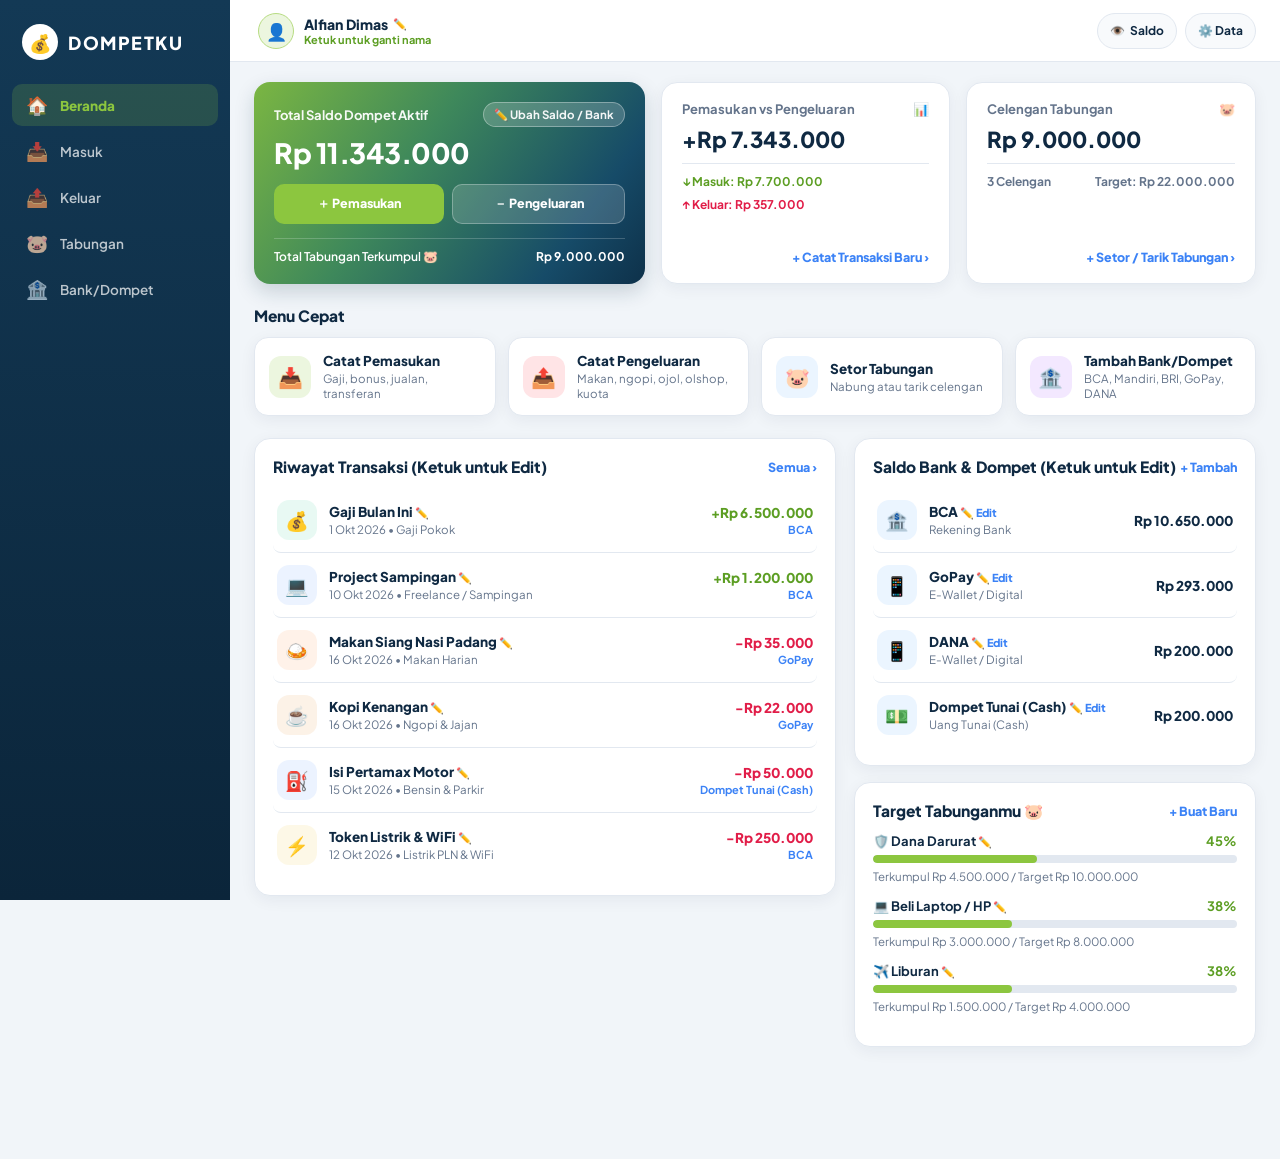
==== commit c5476d1c: "Deploy index.html" ====
--- a/index.html
+++ b/index.html
@@ -10,7 +10,7 @@
   <link rel="manifest" href="./manifest.json" />
   <link rel="icon" type="image/svg+xml" href="./icon.svg" />
   <link rel="apple-touch-icon" href="./icon.svg" />
-  <title>DompetKu — Keuangan Pribadi</title>
+  <title>DompetKu — Pengatur Keuangan Pribadi</title>
   <link rel="preconnect" href="https://fonts.googleapis.com">
   <link rel="preconnect" href="https://fonts.gstatic.com" crossorigin>
   <link href="https://fonts.googleapis.com/css2?family=Plus+Jakarta+Sans:wght@400;500;600;700;800&display=swap" rel="stylesheet">
@@ -18,17 +18,17 @@
     :root {
       --navy-top: #133955;
       --navy-bottom: #0B253A;
-      --green: #93C854;
-      --green-dark: #65A30D;
-      --blue: #4195D5;
-      --bg: #F2F6FA;
+      --green: #8CC63F;
+      --green-dark: #5C9E23;
+      --blue: #3B82F6;
+      --bg: #F1F5F9;
       --card: #FFFFFF;
-      --text: #133F5D;
-      --muted: #6E8494;
-      --border: #E3EBF2;
-      --danger: #E35273;
+      --text: #0F2942;
+      --muted: #64748B;
+      --border: #E2E8F0;
+      --danger: #E11D48;
       --warning: #F59E0B;
-      --shadow: 0 4px 16px rgba(19, 63, 93, 0.06);
+      --shadow: 0 4px 16px rgba(15, 41, 66, 0.06);
     }
 
     * {
@@ -110,7 +110,7 @@
       color: #fff;
     }
     .nav-btn.active {
-      background: rgba(147, 200, 84, 0.16);
+      background: rgba(140, 198, 63, 0.18);
       color: var(--green);
       font-weight: 800;
     }
@@ -146,6 +146,12 @@
       align-items: center;
       gap: 10px;
       cursor: pointer;
+      padding: 4px 8px 4px 4px;
+      border-radius: 12px;
+      transition: background 0.15s;
+    }
+    .user-chip:hover {
+      background: var(--bg);
     }
     .user-avatar {
       width: 36px;
@@ -163,10 +169,13 @@
       font-size: 14px;
       font-weight: 800;
       color: var(--text);
+      display: flex;
+      align-items: center;
+      gap: 5px;
     }
     .user-sub {
       font-size: 11px;
-      color: #77B833;
+      color: var(--green-dark);
       font-weight: 700;
     }
 
@@ -182,18 +191,18 @@
       height: 36px;
       padding: 0 12px;
       border-radius: 99px;
-      font-size: 12.5px;
+      font-size: 12px;
       font-weight: 700;
       cursor: pointer;
       display: inline-flex;
       align-items: center;
-      gap: 6px;
+      gap: 5px;
     }
 
     /* Page container */
     .container {
-      padding: 20px 24px 90px;
-      max-width: 1280px;
+      padding: 20px 24px 96px;
+      max-width: 1260px;
       width: 100%;
       margin: 0 auto;
     }
@@ -206,7 +215,6 @@
       margin-bottom: 22px;
     }
 
-    /* Paper.id Hero Balance Card */
     .hero-card {
       background: linear-gradient(125deg, #7BB642 0%, #3E885B 40%, #164B68 80%, #0E314A 100%);
       border-radius: 16px;
@@ -223,14 +231,27 @@
       justify-content: space-between;
       font-size: 13px;
       font-weight: 700;
-      opacity: 0.92;
+      opacity: 0.95;
+    }
+    .edit-pill-btn {
+      background: rgba(255, 255, 255, 0.2);
+      border: 1px solid rgba(255, 255, 255, 0.35);
+      color: #fff;
+      padding: 4px 10px;
+      border-radius: 99px;
+      font-size: 11.5px;
+      font-weight: 700;
+      cursor: pointer;
     }
     .hero-balance {
       font-size: 28px;
       font-weight: 800;
       margin: 8px 0 14px;
       letter-spacing: -0.5px;
-      word-break: break-word;
+      cursor: pointer;
+      display: flex;
+      align-items: center;
+      gap: 8px;
     }
     .hero-btn-row {
       display: flex;
@@ -300,6 +321,8 @@
       justify-content: space-between;
       font-size: 12px;
       font-weight: 700;
+      gap: 8px;
+      flex-wrap: wrap;
     }
     .stat-link {
       background: none;
@@ -312,9 +335,9 @@
       margin-top: 10px;
     }
 
-    /* ==================== QUICK ACTIONS (4 BUTTONS) ==================== */
+    /* ==================== QUICK ACTIONS ==================== */
     .section-title {
-      font-size: 16px;
+      font-size: 15.5px;
       font-weight: 800;
       color: var(--text);
       margin-bottom: 12px;
@@ -367,7 +390,7 @@
     /* ==================== 2-COLUMN CONTENT GRID ==================== */
     .two-col {
       display: grid;
-      grid-template-columns: 1.5fr 1fr;
+      grid-template-columns: 1.45fr 1fr;
       gap: 18px;
       align-items: start;
     }
@@ -380,19 +403,22 @@
       margin-bottom: 16px;
     }
 
-    /* Transaction Item Row (Clean Mobile-First Card Row) */
+    /* Transaction Row */
     .tx-row {
       display: flex;
       align-items: center;
       justify-content: space-between;
-      padding: 11px 0;
+      padding: 12px 4px;
       border-bottom: 1px solid var(--border);
       cursor: pointer;
       gap: 10px;
+      border-radius: 8px;
+    }
+    .tx-row:hover {
+      background: #F8FAFC;
     }
     .tx-row:last-child {
       border-bottom: none;
-      padding-bottom: 2px;
     }
     .tx-left {
       display: flex;
@@ -408,7 +434,7 @@
       display: flex;
       align-items: center;
       justify-content: center;
-      font-size: 18px;
+      font-size: 19px;
       flex-shrink: 0;
     }
     .tx-info {
@@ -441,11 +467,11 @@
     }
     .tx-wallet-tag {
       font-size: 11px;
-      color: var(--muted);
+      color: var(--blue);
+      font-weight: 700;
       margin-top: 2px;
     }
 
-    /* Progress bar */
     .progress-track {
       height: 8px;
       background: #E2E8F0;
@@ -463,7 +489,7 @@
     .modal-backdrop {
       position: fixed;
       inset: 0;
-      background: rgba(11, 37, 58, 0.55);
+      background: rgba(11, 37, 58, 0.6);
       backdrop-filter: blur(2px);
       z-index: 100;
       display: none;
@@ -477,7 +503,7 @@
     .modal-box {
       background: #fff;
       width: 100%;
-      max-width: 440px;
+      max-width: 460px;
       border-radius: 20px;
       padding: 20px;
       max-height: 90vh;
@@ -497,26 +523,27 @@
       font-weight: 800;
     }
     .close-btn {
-      width: 30px;
-      height: 30px;
+      width: 32px;
+      height: 32px;
       border-radius: 50%;
       border: none;
       background: #F1F5F9;
       font-weight: 800;
       cursor: pointer;
+      font-size: 15px;
     }
     .form-label {
       display: block;
       font-size: 12px;
       font-weight: 700;
       color: var(--text);
-      margin: 12px 0 6px;
+      margin: 14px 0 6px;
     }
     .form-control {
       width: 100%;
       border: 1.5px solid var(--border);
       border-radius: 10px;
-      padding: 10px 12px;
+      padding: 11px 12px;
       font-size: 14px;
       color: var(--text);
       outline: none;
@@ -525,30 +552,90 @@
     .form-control:focus {
       border-color: var(--blue);
     }
+
+    /* Quick Nominal Chips */
+    .chip-row {
+      display: flex;
+      gap: 6px;
+      flex-wrap: wrap;
+      margin-top: 8px;
+    }
+    .chip-btn {
+      border: 1px solid var(--border);
+      background: #F8FAFC;
+      color: var(--text);
+      padding: 6px 10px;
+      border-radius: 99px;
+      font-size: 11.5px;
+      font-weight: 700;
+      cursor: pointer;
+    }
+    .chip-btn:active, .chip-btn.active {
+      background: #EBF5FF;
+      border-color: var(--blue);
+      color: var(--blue);
+    }
+
+    /* Category Grid */
     .cat-grid {
       display: grid;
       grid-template-columns: repeat(4, 1fr);
       gap: 8px;
+      max-height: 230px;
+      overflow-y: auto;
+      padding: 2px;
     }
     .cat-btn {
       border: 1.5px solid var(--border);
       background: #F8FAFC;
-      border-radius: 10px;
+      border-radius: 12px;
       padding: 8px 4px;
       cursor: pointer;
       display: flex;
       flex-direction: column;
       align-items: center;
+      justify-content: center;
       gap: 4px;
       font-size: 10.5px;
       font-weight: 700;
       color: var(--text);
       text-align: center;
+      min-height: 64px;
     }
     .cat-btn.selected {
       border-color: var(--blue);
       background: #EBF5FF;
-    }
+      color: var(--blue);
+    }
+
+    /* Bank / Wallet Preset Grid */
+    .preset-grid {
+      display: grid;
+      grid-template-columns: repeat(3, 1fr);
+      gap: 7px;
+      max-height: 170px;
+      overflow-y: auto;
+      padding: 2px;
+    }
+    .preset-btn {
+      border: 1.5px solid var(--border);
+      background: #F8FAFC;
+      border-radius: 10px;
+      padding: 8px 6px;
+      font-size: 11.5px;
+      font-weight: 700;
+      color: var(--text);
+      cursor: pointer;
+      display: flex;
+      align-items: center;
+      gap: 6px;
+    }
+    .preset-btn.selected {
+      border-color: var(--blue);
+      background: #EBF5FF;
+      color: var(--blue);
+    }
+
     .btn-submit {
       width: 100%;
       border: none;
@@ -561,8 +648,20 @@
       cursor: pointer;
       margin-top: 16px;
     }
-
-    /* ==================== RESPONSIVE MOBILE DESIGN (< 768px) ==================== */
+    .btn-danger {
+      width: 100%;
+      border: 1.5px solid var(--danger);
+      border-radius: 12px;
+      padding: 11px;
+      font-size: 13.5px;
+      font-weight: 800;
+      color: var(--danger);
+      background: #FFF1F2;
+      cursor: pointer;
+      margin-top: 10px;
+    }
+
+    /* ==================== RESPONSIVE MOBILE (< 768px) ==================== */
     @media (max-width: 960px) {
       .summary-grid { grid-template-columns: 1fr; }
       .two-col { grid-template-columns: 1fr; }
@@ -570,7 +669,6 @@
     }
 
     @media (max-width: 768px) {
-      /* Turn sidebar into clean 5-item bottom tab bar */
       .sidebar {
         width: 100%;
         height: 64px;
@@ -603,42 +701,16 @@
       }
       .nav-icon { font-size: 19px; }
 
-      .main {
-        margin-left: 0;
-      }
-      .topbar {
-        padding: 0 14px;
-        height: 56px;
-      }
-      .container {
-        padding: 14px 14px 86px;
-      }
-      .hero-balance {
-        font-size: 25px;
-      }
-      .quick-grid {
-        grid-template-columns: repeat(2, 1fr);
-        gap: 10px;
-      }
-      .quick-card {
-        padding: 12px;
-        gap: 10px;
-      }
-      .quick-icon {
-        width: 36px;
-        height: 36px;
-        font-size: 17px;
-      }
-      .quick-card h4 {
-        font-size: 12.5px;
-      }
-      .quick-card p {
-        display: none;
-      }
-      .modal-backdrop {
-        align-items: flex-end;
-        padding: 0;
-      }
+      .main { margin-left: 0; }
+      .topbar { padding: 0 14px; height: 56px; }
+      .container { padding: 14px 14px 86px; }
+      .hero-balance { font-size: 25px; }
+      .quick-grid { grid-template-columns: repeat(2, 1fr); gap: 10px; }
+      .quick-card { padding: 12px; gap: 10px; }
+      .quick-icon { width: 36px; height: 36px; font-size: 17px; }
+      .quick-card h4 { font-size: 12.5px; }
+      .quick-card p { display: none; }
+      .modal-backdrop { align-items: flex-end; padding: 0; }
       .modal-box {
         max-width: 100%;
         border-bottom-left-radius: 0;
@@ -650,7 +722,7 @@
 </head>
 <body>
 
-  <!-- NAVIGATION (Sidebar on Desktop, Bottom Tab Bar on Mobile) -->
+  <!-- SIDEBAR / MOBILE BOTTOM NAV -->
   <aside class="sidebar">
     <div class="brand">
       <div class="brand-icon">💰</div>
@@ -674,29 +746,32 @@
         <span>Tabungan</span>
       </button>
       <button class="nav-btn" data-page="wallets" onclick="navigate('wallets')">
-        <span class="nav-icon">💳</span>
-        <span>Dompet</span>
+        <span class="nav-icon">🏦</span>
+        <span>Bank/Dompet</span>
       </button>
     </nav>
   </aside>
 
-  <!-- MAIN CONTENT -->
+  <!-- MAIN AREA -->
   <div class="main">
     <header class="topbar">
-      <div class="user-chip" onclick="editUserName()">
-        <div class="user-avatar">💰</div>
+      <div class="user-chip" onclick="openProfileModal()">
+        <div class="user-avatar">👤</div>
         <div>
-          <div class="user-name" id="userNameText">Alfian Dimas</div>
-          <div class="user-sub">Keuangan Pribadi</div>
+          <div class="user-name">
+            <span id="userNameText">Alfian Dimas</span>
+            <span style="font-size:11px;color:var(--muted);">✏️</span>
+          </div>
+          <div class="user-sub">Ketuk untuk ganti nama</div>
         </div>
       </div>
 
       <div class="topbar-actions">
-        <button class="icon-btn" onclick="hideBalance=!hideBalance;renderPage();" title="Sembunyikan/Tampilkan Saldo">
-          <span id="eyeIcon">👁️</span>
+        <button class="icon-btn" onclick="hideBalance=!hideBalance;saveState();">
+          <span id="eyeIcon">👁️</span> Saldo
         </button>
-        <button class="icon-btn" onclick="openSettingsModal()" title="Pengaturan Data">
-          ⚙️ Reset
+        <button class="icon-btn" onclick="openSettingsModal()">
+          ⚙️ Data
         </button>
       </div>
     </header>
@@ -710,33 +785,64 @@
   </div>
 
   <script>
-    const EXPENSE_CATEGORIES = [
-      { id: 'food', name: 'Makan', icon: '🍜', color: '#F97316' },
-      { id: 'coffee', name: 'Ngopi/Jajan', icon: '☕', color: '#D97706' },
-      { id: 'transport', name: 'Transport', icon: '🛵', color: '#3B82F6' },
-      { id: 'shopping', name: 'Belanja', icon: '🛍️', color: '#EC4899' },
-      { id: 'bills', name: 'Tagihan', icon: '⚡', color: '#8B5CF6' },
-      { id: 'entertainment', name: 'Hiburan', icon: '🎮', color: '#14B8A6' },
-      { id: 'health', name: 'Kesehatan', icon: '💊', color: '#EF4444' },
-      { id: 'other_exp', name: 'Lainnya', icon: '📦', color: '#64748B' },
+    /* ==================== SPECIFIC INDONESIAN CATEGORIES ==================== */
+    const DEFAULT_EXPENSE_CATEGORIES = [
+      { id: 'makan', name: 'Makan Harian', icon: '🍛', color: '#F97316' },
+      { id: 'ngopi', name: 'Ngopi & Jajan', icon: '☕', color: '#D97706' },
+      { id: 'gofood', name: 'GoFood / GrabFood', icon: '🛵', color: '#10B981' },
+      { id: 'bensin', name: 'Bensin & Parkir', icon: '⛽', color: '#3B82F6' },
+      { id: 'ojol', name: 'Ojol / Transport', icon: '🚆', color: '#0EA5E9' },
+      { id: 'minimarket', name: 'Indomaret / Alfamart', icon: '🏪', color: '#EC4899' },
+      { id: 'olshop', name: 'Shopee / Tokped / TikTok', icon: '📦', color: '#F43F5E' },
+      { id: 'kuota', name: 'Pulsa & Paket Data', icon: '📱', color: '#8B5CF6' },
+      { id: 'listrik', name: 'Listrik PLN & WiFi', icon: '⚡', color: '#eab308' },
+      { id: 'kost', name: 'Kost / Cicilan / Sewa', icon: '🏠', color: '#6366F1' },
+      { id: 'skincare', name: 'Skincare & Laundry', icon: '🧴', color: '#14B8A6' },
+      { id: 'hiburan', name: 'Netflix / Game / Nonton', icon: '🎮', color: '#A855F7' },
+      { id: 'ortu', name: 'Kasih Ortu / Sedekah', icon: '🤲', color: '#059669' },
+      { id: 'kesehatan', name: 'Obat & Kesehatan', icon: '💊', color: '#EF4444' },
+      { id: 'nongkrong', name: 'Nongkrong Bareng Teman', icon: '🍻', color: '#F59E0B' },
+      { id: 'other_exp', name: 'Pengeluaran Lainnya', icon: '📋', color: '#64748B' },
     ];
 
-    const INCOME_CATEGORIES = [
-      { id: 'salary', name: 'Gaji', icon: '💰', color: '#10B981' },
-      { id: 'sidejob', name: 'Sampingan', icon: '💻', color: '#3B82F6' },
-      { id: 'bonus', name: 'Bonus/THR', icon: '🎁', color: '#F59E0B' },
-      { id: 'gift', name: 'Transferan', icon: '🤲', color: '#8B5CF6' },
-      { id: 'other_inc', name: 'Lainnya', icon: '✨', color: '#6366F1' },
+    const DEFAULT_INCOME_CATEGORIES = [
+      { id: 'gaji', name: 'Gaji Pokok', icon: '💰', color: '#10B981' },
+      { id: 'tunjangan', name: 'Uang Makan / Tunjangan', icon: '🍱', color: '#059669' },
+      { id: 'freelance', name: 'Freelance / Sampingan', icon: '💻', color: '#3B82F6' },
+      { id: 'jualan', name: 'Hasil Jualan / Bisnis', icon: '🏪', color: '#0EA5E9' },
+      { id: 'thr', name: 'Bonus / THR', icon: '🎁', color: '#F59E0B' },
+      { id: 'transferan', name: 'Dikasih Ortu / Teman', icon: '🤲', color: '#8B5CF6' },
+      { id: 'cashback', name: 'Cashback / Refund', icon: '🔄', color: '#EC4899' },
+      { id: 'investasi', name: 'Cair Investasi / Bunga', icon: '📈', color: '#6366F1' },
+    ];
+
+    /* ==================== INDONESIAN BANK & E-WALLET PRESETS ==================== */
+    const BANK_PRESETS = [
+      { name: 'BCA', type: 'bank', icon: '🏦' },
+      { name: 'Mandiri', type: 'bank', icon: '🏦' },
+      { name: 'BRI', type: 'bank', icon: '🏦' },
+      { name: 'BNI', type: 'bank', icon: '🏦' },
+      { name: 'BSI (Syariah)', type: 'bank', icon: '🏦' },
+      { name: 'SeaBank', type: 'bank', icon: '🏦' },
+      { name: 'Bank Jago', type: 'bank', icon: '🏦' },
+      { name: 'Blu by BCA', type: 'bank', icon: '🏦' },
+      { name: 'CIMB Niaga', type: 'bank', icon: '🏦' },
+      { name: 'GoPay', type: 'ewallet', icon: '📱' },
+      { name: 'DANA', type: 'ewallet', icon: '📱' },
+      { name: 'OVO', type: 'ewallet', icon: '📱' },
+      { name: 'ShopeePay', type: 'ewallet', icon: '📱' },
+      { name: 'LinkAja', type: 'ewallet', icon: '📱' },
+      { name: 'Dompet Tunai (Cash)', type: 'cash', icon: '💵' },
     ];
 
     const WALLET_TYPES = [
       { id: 'bank', name: 'Rekening Bank', icon: '🏦' },
-      { id: 'ewallet', name: 'E-Wallet', icon: '📱' },
-      { id: 'cash', name: 'Uang Tunai', icon: '💵' },
+      { id: 'ewallet', name: 'E-Wallet / Digital', icon: '📱' },
+      { id: 'cash', name: 'Uang Tunai (Cash)', icon: '💵' },
     ];
 
     const MONTHS_SHORT = ['Jan', 'Feb', 'Mar', 'Apr', 'Mei', 'Jun', 'Jul', 'Agu', 'Sep', 'Okt', 'Nov', 'Des'];
-    const STORAGE_KEY = 'dompetku_personal_v2';
+    const STORAGE_KEY = 'dompetku_personal_v3';
 
     let currentPage = 'dashboard';
     let hideBalance = false;
@@ -744,29 +850,26 @@
     function getDefaultData() {
       return {
         userName: 'Alfian Dimas',
+        customCategories: [],
         wallets: [
           { id: 'w_bca', name: 'BCA', type: 'bank', initialBalance: 3200000 },
-          { id: 'w_gopay', name: 'GoPay / DANA', type: 'ewallet', initialBalance: 450000 },
-          { id: 'w_cash', name: 'Dompet Tunai', type: 'cash', initialBalance: 300000 },
+          { id: 'w_gopay', name: 'GoPay', type: 'ewallet', initialBalance: 350000 },
+          { id: 'w_dana', name: 'DANA', type: 'ewallet', initialBalance: 200000 },
+          { id: 'w_cash', name: 'Dompet Tunai (Cash)', type: 'cash', initialBalance: 250000 },
         ],
         transactions: [
-          { id: 't1', type: 'income', amount: 6500000, categoryId: 'salary', walletId: 'w_bca', note: 'Gaji Bulan Ini', date: '2026-10-01' },
-          { id: 't2', type: 'income', amount: 1200000, categoryId: 'sidejob', walletId: 'w_bca', note: 'Project Freelance', date: '2026-10-10' },
-          { id: 't3', type: 'expense', amount: 45000, categoryId: 'food', walletId: 'w_gopay', note: 'Makan Siang Ayam Bakar', date: '2026-10-16' },
-          { id: 't4', type: 'expense', amount: 25000, categoryId: 'coffee', walletId: 'w_gopay', note: 'Es Kopi Susu', date: '2026-10-16' },
-          { id: 't5', type: 'expense', amount: 150000, categoryId: 'transport', walletId: 'w_cash', note: 'Isi Bensin', date: '2026-10-15' },
-          { id: 't6', type: 'expense', amount: 350000, categoryId: 'bills', walletId: 'w_bca', note: 'Listrik & Kuota Internet', date: '2026-10-12' },
+          { id: 't1', type: 'income', amount: 6500000, categoryId: 'gaji', walletId: 'w_bca', note: 'Gaji Bulan Ini', date: '2026-10-01' },
+          { id: 't2', type: 'income', amount: 1200000, categoryId: 'freelance', walletId: 'w_bca', note: 'Project Sampingan', date: '2026-10-10' },
+          { id: 't3', type: 'expense', amount: 35000, categoryId: 'makan', walletId: 'w_gopay', note: 'Makan Siang Nasi Padang', date: '2026-10-16' },
+          { id: 't4', type: 'expense', amount: 22000, categoryId: 'ngopi', walletId: 'w_gopay', note: 'Kopi Kenangan', date: '2026-10-16' },
+          { id: 't5', type: 'expense', amount: 50000, categoryId: 'bensin', walletId: 'w_cash', note: 'Isi Pertamax Motor', date: '2026-10-15' },
+          { id: 't6', type: 'expense', amount: 250000, categoryId: 'listrik', walletId: 'w_bca', note: 'Token Listrik & WiFi', date: '2026-10-12' },
         ],
         savings: [
           { id: 's1', name: 'Dana Darurat', icon: '🛡️', current: 4500000, target: 10000000 },
-          { id: 's2', name: 'Beli Gadget / Laptop', icon: '💻', current: 3000000, target: 8000000 },
+          { id: 's2', name: 'Beli Laptop / HP', icon: '💻', current: 3000000, target: 8000000 },
           { id: 's3', name: 'Liburan', icon: '✈️', current: 1500000, target: 4000000 },
         ],
-        budgets: [
-          { categoryId: 'food', limit: 1500000 },
-          { categoryId: 'coffee', limit: 350000 },
-          { categoryId: 'transport', limit: 500000 },
-        ]
       };
     }
 
@@ -775,7 +878,11 @@
     function loadState() {
       try {
         const raw = localStorage.getItem(STORAGE_KEY);
-        if (raw) return JSON.parse(raw);
+        if (raw) {
+          const parsed = JSON.parse(raw);
+          if (!parsed.customCategories) parsed.customCategories = [];
+          return parsed;
+        }
       } catch (e) {}
       const def = getDefaultData();
       localStorage.setItem(STORAGE_KEY, JSON.stringify(def));
@@ -812,13 +919,23 @@
       return `${d.getDate()} ${MONTHS_SHORT[d.getMonth()]} ${d.getFullYear()}`;
     }
 
+    function getExpenseCategories() {
+      const custom = (state.customCategories || []).filter(c => c.type === 'expense');
+      return [...DEFAULT_EXPENSE_CATEGORIES, ...custom];
+    }
+
+    function getIncomeCategories() {
+      const custom = (state.customCategories || []).filter(c => c.type === 'income');
+      return [...DEFAULT_INCOME_CATEGORIES, ...custom];
+    }
+
     function getCategory(id) {
-      return [...EXPENSE_CATEGORIES, ...INCOME_CATEGORIES].find(c => c.id === id) ||
-        { id, name: 'Lainnya', icon: '📦', color: '#64748B' };
+      return [...getExpenseCategories(), ...getIncomeCategories()].find(c => c.id === id) ||
+        { id, name: 'Lainnya', icon: '📋', color: '#64748B' };
     }
 
     function getWallet(id) {
-      return state.wallets.find(w => w.id === id) || state.wallets[0] || { name: 'Utama' };
+      return state.wallets.find(w => w.id === id) || state.wallets[0] || { id: '', name: 'Utama', type: 'bank' };
     }
 
     function getWalletType(typeId) {
@@ -827,21 +944,29 @@
 
     function computeTotals() {
       const walletBalances = {};
-      state.wallets.forEach(w => { walletBalances[w.id] = Number(w.initialBalance) || 0; });
+      const walletTxNet = {};
+      state.wallets.forEach(w => {
+        walletBalances[w.id] = Number(w.initialBalance) || 0;
+        walletTxNet[w.id] = 0;
+      });
 
       let totalIncome = 0;
       let totalExpense = 0;
-      const expenseByCategory = {};
 
       state.transactions.forEach(t => {
         const amt = Number(t.amount) || 0;
         if (t.type === 'income') {
           totalIncome += amt;
-          if (walletBalances[t.walletId] !== undefined) walletBalances[t.walletId] += amt;
+          if (walletBalances[t.walletId] !== undefined) {
+            walletBalances[t.walletId] += amt;
+            walletTxNet[t.walletId] += amt;
+          }
         } else {
           totalExpense += amt;
-          expenseByCategory[t.categoryId] = (expenseByCategory[t.categoryId] || 0) + amt;
-          if (walletBalances[t.walletId] !== undefined) walletBalances[t.walletId] -= amt;
+          if (walletBalances[t.walletId] !== undefined) {
+            walletBalances[t.walletId] -= amt;
+            walletTxNet[t.walletId] -= amt;
+          }
         }
       });
 
@@ -851,10 +976,10 @@
 
       return {
         walletBalances,
+        walletTxNet,
         totalWalletBalance,
         totalIncome,
         totalExpense,
-        expenseByCategory,
         totalSavings,
         totalSavingsTarget,
       };
@@ -878,12 +1003,12 @@
           <div class="tx-left">
             <div class="tx-badge" style="background:${cat.color}18;">${cat.icon}</div>
             <div class="tx-info">
-              <div class="tx-title">${escapeHtml(tx.note || cat.name)}</div>
+              <div class="tx-title">${escapeHtml(tx.note || cat.name)} <span style="font-size:11px;color:var(--muted);">✏️</span></div>
               <div class="tx-meta">${formatDateIndo(tx.date)} • ${cat.name}</div>
             </div>
           </div>
           <div class="tx-right">
-            <div class="tx-amt" style="color:${isInc ? '#65A30D' : '#E35273'};">
+            <div class="tx-amt" style="color:${isInc ? '#5C9E23' : '#E11D48'};">
               ${isInc ? '+' : '-'}${formatRupiah(tx.amount, true)}
             </div>
             <div class="tx-wallet-tag">${escapeHtml(w.name)}</div>
@@ -904,18 +1029,20 @@
     /* ==================== PAGE 1: BERANDA ==================== */
     function renderDashboard() {
       const t = computeTotals();
-      const recentTx = state.transactions.slice(0, 6);
+      const recentTx = state.transactions.slice(0, 8);
 
       return `
-        <!-- 3 Top Cards -->
+        <!-- 3 Top Summary Cards -->
         <div class="summary-grid">
           <div class="hero-card">
             <div>
               <div class="hero-top">
                 <span>Total Saldo Dompet Aktif</span>
-                <span>💳 ${state.wallets.length} Dompet</span>
+                <button class="edit-pill-btn" onclick="navigate('wallets')">✏️ Ubah Saldo / Bank</button>
               </div>
-              <div class="hero-balance">${formatRupiah(t.totalWalletBalance, true)}</div>
+              <div class="hero-balance" onclick="navigate('wallets')" title="Klik untuk atur saldo per bank/dompet">
+                <span>${formatRupiah(t.totalWalletBalance, true)}</span>
+              </div>
               <div class="hero-btn-row">
                 <button class="hero-btn in" onclick="openTxModal('income')">＋ Pemasukan</button>
                 <button class="hero-btn out" onclick="openTxModal('expense')">－ Pengeluaran</button>
@@ -930,18 +1057,18 @@
           <div class="stat-card">
             <div>
               <div class="stat-head">
-                <span>Arus Kas Bulan Ini</span>
+                <span>Pemasukan vs Pengeluaran</span>
                 <span>📊</span>
               </div>
               <div class="stat-val" style="color:${t.totalIncome - t.totalExpense >= 0 ? 'var(--text)' : 'var(--danger)'}">
                 ${t.totalIncome - t.totalExpense >= 0 ? '+' : ''}${formatRupiah(t.totalIncome - t.totalExpense, true)}
               </div>
               <div class="stat-sub">
-                <span style="color:#65A30D;">↓ Masuk: ${formatRupiah(t.totalIncome, true)}</span>
-                <span style="color:#E35273;">↑ Keluar: ${formatRupiah(t.totalExpense, true)}</span>
+                <span style="color:#5C9E23;">↓ Masuk: ${formatRupiah(t.totalIncome, true)}</span>
+                <span style="color:#E11D48;">↑ Keluar: ${formatRupiah(t.totalExpense, true)}</span>
               </div>
             </div>
-            <button class="stat-link" onclick="navigate('expense')">Lihat Riwayat ›</button>
+            <button class="stat-link" onclick="openTxModal('expense')">+ Catat Transaksi Baru ›</button>
           </div>
 
           <div class="stat-card">
@@ -952,43 +1079,43 @@
               </div>
               <div class="stat-val">${formatRupiah(t.totalSavings, true)}</div>
               <div class="stat-sub" style="color:var(--muted);">
-                <span>${state.savings.length} Target</span>
+                <span>${state.savings.length} Celengan</span>
                 <span>Target: ${formatRupiah(t.totalSavingsTarget, true)}</span>
               </div>
             </div>
-            <button class="stat-link" onclick="openSavingDepositModal()">+ Setor Tabungan ›</button>
+            <button class="stat-link" onclick="openSavingDepositModal()">+ Setor / Tarik Tabungan ›</button>
           </div>
         </div>
 
         <!-- 4 Quick Action Buttons -->
-        <div class="section-title">Aksi Cepat</div>
+        <div class="section-title">Menu Cepat</div>
         <div class="quick-grid">
           <div class="quick-card" onclick="openTxModal('income')">
             <div class="quick-icon" style="background:#ECF6DF;">📥</div>
             <div>
-              <h4>Catat Masuk</h4>
-              <p>Gaji, bonus, transferan</p>
+              <h4>Catat Pemasukan</h4>
+              <p>Gaji, bonus, jualan, transferan</p>
             </div>
           </div>
           <div class="quick-card" onclick="openTxModal('expense')">
-            <div class="quick-icon" style="background:#FEE2E2;">📤</div>
+            <div class="quick-icon" style="background:#FFE4E6;">📤</div>
             <div>
-              <h4>Catat Keluar</h4>
-              <p>Makan, jajan, tagihan</p>
+              <h4>Catat Pengeluaran</h4>
+              <p>Makan, ngopi, ojol, olshop, kuota</p>
             </div>
           </div>
           <div class="quick-card" onclick="openSavingDepositModal()">
             <div class="quick-icon" style="background:#EBF5FF;">🐷</div>
             <div>
-              <h4>Isi Tabungan</h4>
-              <p>Sisihkan uang ke celengan</p>
+              <h4>Setor Tabungan</h4>
+              <p>Nabung atau tarik celengan</p>
             </div>
           </div>
           <div class="quick-card" onclick="openWalletModal()">
-            <div class="quick-icon" style="background:#F3E8FF;">💳</div>
+            <div class="quick-icon" style="background:#F3E8FF;">🏦</div>
             <div>
-              <h4>Tambah Dompet</h4>
-              <p>Bank, E-Wallet, Tunai</p>
+              <h4>Tambah Bank/Dompet</h4>
+              <p>BCA, Mandiri, BRI, GoPay, DANA</p>
             </div>
           </div>
         </div>
@@ -998,46 +1125,20 @@
           <!-- Left: Recent Transactions -->
           <div class="card-box">
             <div class="section-title">
-              <span>Transaksi Terakhir</span>
+              <span>Riwayat Transaksi (Ketuk untuk Edit)</span>
               <button class="stat-link" style="margin:0;" onclick="navigate('expense')">Semua ›</button>
             </div>
             ${recentTx.length === 0
-              ? `<p style="color:var(--muted);font-size:13px;padding:16px 0;text-align:center;">Belum ada transaksi. Klik tombol <strong>+ Pemasukan</strong> atau <strong>- Pengeluaran</strong> di atas.</p>`
+              ? `<p style="color:var(--muted);font-size:13px;padding:18px 0;text-align:center;">Belum ada transaksi. Klik tombol <strong>+ Pemasukan</strong> atau <strong>- Pengeluaran</strong> di atas.</p>`
               : recentTx.map(renderTxRow).join('')}
           </div>
 
-          <!-- Right: Savings & Wallets -->
+          <!-- Right: Wallets & Savings -->
           <div>
             <div class="card-box">
               <div class="section-title">
-                <span>Target Tabungan 🐷</span>
-                <button class="stat-link" style="margin:0;" onclick="openSavingModal()">+ Baru</button>
-              </div>
-              ${state.savings.length === 0
-                ? `<p style="color:var(--muted);font-size:12.5px;">Belum ada celengan tabungan.</p>`
-                : state.savings.map(s => {
-                  const pct = s.target ? Math.min(100, Math.round((s.current / s.target) * 100)) : 0;
-                  return `
-                    <div style="margin-bottom:12px;cursor:pointer;" onclick="openSavingModal('${s.id}')">
-                      <div style="display:flex;justify-content:space-between;font-size:13px;font-weight:700;">
-                        <span>${s.icon} ${escapeHtml(s.name)}</span>
-                        <span style="color:#65A30D;">${pct}%</span>
-                      </div>
-                      <div class="progress-track">
-                        <div class="progress-fill" style="width:${pct}%;background:#93C854;"></div>
-                      </div>
-                      <div style="font-size:11.5px;color:var(--muted);">
-                        ${formatRupiah(s.current, true)} dari ${formatRupiah(s.target, true)}
-                      </div>
-                    </div>
-                  `;
-                }).join('')}
-            </div>
-
-            <div class="card-box">
-              <div class="section-title">
-                <span>Saldo per Dompet</span>
-                <button class="stat-link" style="margin:0;" onclick="navigate('wallets')">Kelola ›</button>
+                <span>Saldo Bank & Dompet (Ketuk untuk Edit)</span>
+                <button class="stat-link" style="margin:0;" onclick="openWalletModal()">+ Tambah</button>
               </div>
               ${state.wallets.map(w => {
                 const wt = getWalletType(w.type);
@@ -1047,7 +1148,7 @@
                     <div class="tx-left">
                       <div class="tx-badge" style="background:#EBF5FF;">${wt.icon}</div>
                       <div class="tx-info">
-                        <div class="tx-title">${escapeHtml(w.name)}</div>
+                        <div class="tx-title">${escapeHtml(w.name)} <span style="font-size:11px;color:var(--blue);">✏️ Edit</span></div>
                         <div class="tx-meta">${wt.name}</div>
                       </div>
                     </div>
@@ -1058,6 +1159,32 @@
                 `;
               }).join('')}
             </div>
+
+            <div class="card-box">
+              <div class="section-title">
+                <span>Target Tabunganmu 🐷</span>
+                <button class="stat-link" style="margin:0;" onclick="openSavingModal()">+ Buat Baru</button>
+              </div>
+              ${state.savings.length === 0
+                ? `<p style="color:var(--muted);font-size:12.5px;">Belum ada celengan tabungan.</p>`
+                : state.savings.map(s => {
+                  const pct = s.target ? Math.min(100, Math.round((s.current / s.target) * 100)) : 0;
+                  return `
+                    <div style="margin-bottom:14px;cursor:pointer;" onclick="openSavingModal('${s.id}')">
+                      <div style="display:flex;justify-content:space-between;font-size:13px;font-weight:700;">
+                        <span>${s.icon} ${escapeHtml(s.name)} <span style="font-size:11px;color:var(--blue);">✏️</span></span>
+                        <span style="color:#5C9E23;">${pct}%</span>
+                      </div>
+                      <div class="progress-track">
+                        <div class="progress-fill" style="width:${pct}%;background:#8CC63F;"></div>
+                      </div>
+                      <div style="font-size:11.5px;color:var(--muted);">
+                        Terkumpul ${formatRupiah(s.current, true)} / Target ${formatRupiah(s.target, true)}
+                      </div>
+                    </div>
+                  `;
+                }).join('')}
+            </div>
           </div>
         </div>
       `;
@@ -1073,7 +1200,7 @@
         <div class="card-box" style="display:flex;align-items:center;justify-content:space-between;flex-wrap:wrap;gap:12px;">
           <div>
             <div style="font-size:12px;color:var(--muted);font-weight:700;">TOTAL ${isInc ? 'PEMASUKAN' : 'PENGELUARAN'}</div>
-            <div style="font-size:24px;font-weight:800;color:${isInc ? '#65A30D' : '#E35273'};margin-top:2px;">
+            <div style="font-size:24px;font-weight:800;color:${isInc ? '#5C9E23' : '#E11D48'};margin-top:2px;">
               ${formatRupiah(total, true)}
             </div>
           </div>
@@ -1084,8 +1211,8 @@
 
         <div class="card-box">
           <div class="section-title">
-            <span>Daftar ${isInc ? 'Uang Masuk' : 'Uang Keluar'} (${list.length})</span>
-            <span style="font-size:11.5px;color:var(--muted);font-weight:600;">Ketuk item untuk edit/hapus</span>
+            <span>Daftar ${isInc ? 'Pemasukan' : 'Pengeluaran'} (${list.length})</span>
+            <span style="font-size:11.5px;color:var(--blue);font-weight:700;">Ketuk baris untuk Edit / Hapus</span>
           </div>
           ${list.length === 0
             ? `<p style="color:var(--muted);font-size:13px;padding:20px 0;text-align:center;">Belum ada catatan.</p>`
@@ -1106,9 +1233,9 @@
               <span style="font-size:13px;color:var(--muted);font-weight:600;">/ ${formatRupiah(t.totalSavingsTarget, true)}</span>
             </div>
           </div>
-          <div style="display:flex;gap:8px;">
+          <div style="display:flex;gap:8px;flex-wrap:wrap;">
             <button class="hero-btn" style="flex:0;padding:10px 14px;background:var(--blue);color:#fff;" onclick="openSavingDepositModal()">＋ Setor / Tarik</button>
-            <button class="hero-btn" style="flex:0;padding:10px 14px;background:var(--green);color:#fff;" onclick="openSavingModal()">＋ Celengan Baru</button>
+            <button class="hero-btn" style="flex:0;padding:10px 14px;background:var(--green);color:#fff;" onclick="openSavingModal()">＋ Buat Target Baru</button>
           </div>
         </div>
 
@@ -1121,17 +1248,17 @@
                 <div>
                   <div class="stat-head">
                     <span style="color:var(--text);font-size:14.5px;">${s.icon} ${escapeHtml(s.name)}</span>
-                    <strong style="color:#65A30D;">${pct}%</strong>
+                    <span style="color:var(--blue);font-size:12px;">✏️ Edit</span>
                   </div>
                   <div class="stat-val" style="font-size:20px;">
                     ${formatRupiah(s.current, true)}
                   </div>
                   <div class="progress-track">
-                    <div class="progress-fill" style="width:${pct}%;background:#93C854;"></div>
+                    <div class="progress-fill" style="width:${pct}%;background:#8CC63F;"></div>
                   </div>
                 </div>
                 <div class="stat-sub" style="margin-top:8px;color:var(--muted);">
-                  <span>Target: ${formatRupiah(s.target, true)}</span>
+                  <span>Target: ${formatRupiah(s.target, true)} (${pct}%)</span>
                   <span>${kurang > 0 ? `Kurang ${formatRupiah(kurang, true)}` : '🎉 Tercapai'}</span>
                 </div>
               </div>
@@ -1141,18 +1268,18 @@
       `;
     }
 
-    /* ==================== PAGE 5: DOMPET ==================== */
+    /* ==================== PAGE 5: BANK & DOMPET ==================== */
     function renderWalletsPage() {
       const t = computeTotals();
       return `
         <div class="card-box" style="display:flex;align-items:center;justify-content:space-between;flex-wrap:wrap;gap:12px;">
           <div>
-            <div style="font-size:12px;color:var(--muted);font-weight:700;">TOTAL SALDO SEMUA DOMPET</div>
+            <div style="font-size:12px;color:var(--muted);font-weight:700;">TOTAL SALDO SEMUA BANK & DOMPET</div>
             <div style="font-size:24px;font-weight:800;color:var(--text);margin-top:2px;">
               ${formatRupiah(t.totalWalletBalance, true)}
             </div>
           </div>
-          <button class="hero-btn" style="flex:0;padding:10px 16px;background:var(--green);color:#fff;" onclick="openWalletModal()">＋ Tambah Dompet</button>
+          <button class="hero-btn" style="flex:0;padding:10px 16px;background:var(--green);color:#fff;" onclick="openWalletModal()">＋ Tambah Bank / Dompet</button>
         </div>
 
         <div class="summary-grid">
@@ -1164,13 +1291,13 @@
                 <div>
                   <div class="stat-head">
                     <span>${wt.icon} ${wt.name}</span>
-                    <span style="color:var(--blue);">Edit ›</span>
+                    <span style="color:var(--blue);font-weight:800;">✏️ Edit Nama / Saldo</span>
                   </div>
-                  <div style="font-size:16px;font-weight:800;margin-top:6px;">${escapeHtml(w.name)}</div>
+                  <div style="font-size:17px;font-weight:800;margin-top:6px;">${escapeHtml(w.name)}</div>
                   <div class="stat-val">${formatRupiah(bal, true)}</div>
                 </div>
                 <div class="stat-sub" style="color:var(--muted);">
-                  <span>Saldo Awal: ${formatRupiah(w.initialBalance, true)}</span>
+                  <span>Ketuk kartu ini untuk ubah nama bank atau saldo</span>
                 </div>
               </div>
             `;
@@ -1179,7 +1306,7 @@
       `;
     }
 
-    /* ==================== MODALS ==================== */
+    /* ==================== MODALS (NO window.prompt / window.confirm!) ==================== */
     let form = {};
 
     function openModal(html) {
@@ -1190,28 +1317,41 @@
       document.getElementById('modalBackdrop').classList.remove('open');
     }
 
+    /* 1. MODAL TRANSAKSI (PEMASUKAN / PENGELUARAN) */
     function openTxModal(type = 'expense', txId = null) {
       const existing = txId ? state.transactions.find(t => t.id === txId) : null;
-      const cats = (existing ? existing.type : type) === 'income' ? INCOME_CATEGORIES : EXPENSE_CATEGORIES;
+      const actualType = existing ? existing.type : type;
+      const cats = actualType === 'income' ? getIncomeCategories() : getExpenseCategories();
       form = {
         id: existing ? existing.id : null,
-        type: existing ? existing.type : type,
+        type: actualType,
         note: existing ? existing.note : '',
         amount: existing ? String(existing.amount) : '',
         categoryId: existing ? existing.categoryId : cats[0].id,
         walletId: existing ? existing.walletId : (state.wallets[0] ? state.wallets[0].id : ''),
         date: existing ? existing.date : new Date().toISOString().slice(0, 10),
+        confirmDelete: false,
+        addingCustomCat: false,
+        customCatName: '',
+        customCatIcon: '🏷️',
       };
       renderTxModal();
     }
 
+    function addQuickAmount(val) {
+      const cur = parseInt(form.amount, 10) || 0;
+      form.amount = String(cur + val);
+      const inp = document.getElementById('txAmountInput');
+      if (inp) inp.value = formatThousands(form.amount);
+    }
+
     function renderTxModal() {
-      const cats = form.type === 'income' ? INCOME_CATEGORIES : EXPENSE_CATEGORIES;
+      const cats = form.type === 'income' ? getIncomeCategories() : getExpenseCategories();
       if (!cats.some(c => c.id === form.categoryId)) form.categoryId = cats[0].id;
 
       openModal(`
         <div class="modal-header">
-          <span class="modal-title">${form.id ? 'Edit Transaksi' : (form.type === 'income' ? 'Catat Pemasukan' : 'Catat Pengeluaran')}</span>
+          <span class="modal-title">${form.id ? '✏️ Edit Transaksi' : (form.type === 'income' ? '📥 Catat Pemasukan' : '📤 Catat Pengeluaran')}</span>
           <button class="close-btn" onclick="closeModal()">✕</button>
         </div>
 
@@ -1221,24 +1361,48 @@
         </div>
 
         <label class="form-label">Nominal (Rp)</label>
-        <input type="text" inputmode="numeric" class="form-control" style="font-size:20px;font-weight:800;" placeholder="0" value="${formatThousands(form.amount)}" oninput="form.amount=this.value.replace(/\\D/g,'');this.value=formatThousands(form.amount);" />
-
-        <label class="form-label">Catatan</label>
-        <input class="form-control" placeholder="Cth: Makan siang, Gaji, Bensin..." value="${escapeHtml(form.note)}" oninput="form.note=this.value" />
-
-        <label class="form-label">Kategori</label>
+        <input id="txAmountInput" type="text" inputmode="numeric" class="form-control" style="font-size:21px;font-weight:800;" placeholder="0" value="${formatThousands(form.amount)}" oninput="form.amount=this.value.replace(/\\D/g,'');this.value=formatThousands(form.amount);" />
+        <div class="chip-row">
+          <button type="button" class="chip-btn" onclick="addQuickAmount(10000)">+10rb</button>
+          <button type="button" class="chip-btn" onclick="addQuickAmount(20000)">+20rb</button>
+          <button type="button" class="chip-btn" onclick="addQuickAmount(50000)">+50rb</button>
+          <button type="button" class="chip-btn" onclick="addQuickAmount(100000)">+100rb</button>
+          <button type="button" class="chip-btn" onclick="addQuickAmount(500000)">+500rb</button>
+          <button type="button" class="chip-btn" style="color:var(--danger);" onclick="form.amount='';document.getElementById('txAmountInput').value='';">Reset</button>
+        </div>
+
+        <label class="form-label">Catatan / Keterangan</label>
+        <input class="form-control" placeholder="Cth: Nasi Padang, Kopi, Bensin, Gaji..." value="${escapeHtml(form.note)}" oninput="form.note=this.value" />
+
+        <div style="display:flex;justify-content:space-between;align-items:center;margin:14px 0 6px;">
+          <label class="form-label" style="margin:0;">Pilih Kategori (${cats.length} pilihan)</label>
+          <button type="button" style="background:none;border:none;color:var(--blue);font-size:12px;font-weight:800;cursor:pointer;" onclick="form.addingCustomCat=!form.addingCustomCat;renderTxModal();">
+            ${form.addingCustomCat ? 'Batal' : '＋ Buat Kategori Sendiri'}
+          </button>
+        </div>
+
+        ${form.addingCustomCat ? `
+          <div style="background:#F8FAFC;border:1.5px solid var(--blue);border-radius:12px;padding:12px;margin-bottom:10px;">
+            <div style="font-size:12px;font-weight:800;margin-bottom:6px;">Tambah Kategori Baru</div>
+            <div style="display:flex;gap:8px;">
+              <input class="form-control" style="flex:1;" placeholder="Nama kategori baru..." value="${escapeHtml(form.customCatName)}" oninput="form.customCatName=this.value" />
+              <button type="button" class="hero-btn" style="flex:0;padding:0 14px;background:var(--blue);color:#fff;" onclick="saveCustomCategory()">Tambah</button>
+            </div>
+          </div>
+        ` : ''}
+
         <div class="cat-grid">
           ${cats.map(c => `
             <button type="button" class="cat-btn ${form.categoryId === c.id ? 'selected' : ''}" onclick="form.categoryId='${c.id}';renderTxModal();">
-              <span style="font-size:18px;">${c.icon}</span>
-              <span>${c.name}</span>
+              <span style="font-size:20px;">${c.icon}</span>
+              <span>${escapeHtml(c.name)}</span>
             </button>
           `).join('')}
         </div>
 
         <div style="display:grid;grid-template-columns:1fr 1fr;gap:10px;">
           <div>
-            <label class="form-label">Dompet</label>
+            <label class="form-label">Pakai Bank / Dompet</label>
             <select class="form-control" onchange="form.walletId=this.value">
               ${state.wallets.map(w => `<option value="${w.id}" ${form.walletId===w.id?'selected':''}>${escapeHtml(w.name)}</option>`).join('')}
             </select>
@@ -1249,14 +1413,39 @@
           </div>
         </div>
 
-        <button class="btn-submit" onclick="saveTx()">Simpan Transaksi</button>
-        ${form.id ? `<button class="btn-submit" style="background:var(--danger);margin-top:8px;" onclick="deleteTx('${form.id}')">Hapus Transaksi</button>` : ''}
+        <button class="btn-submit" onclick="saveTx()">💾 Simpan Transaksi</button>
+        ${form.id ? (
+          !form.confirmDelete
+            ? `<button type="button" class="btn-danger" onclick="form.confirmDelete=true;renderTxModal();">🗑️ Hapus Transaksi Ini</button>`
+            : `<button type="button" class="btn-danger" style="background:var(--danger);color:#fff;" onclick="deleteTx('${form.id}')">⚠️ Yakin Hapus? Ketuk Sekali Lagi</button>`
+        ) : ''}
       `);
+    }
+
+    function saveCustomCategory() {
+      const name = (form.customCatName || '').trim();
+      if (!name) return;
+      const newCat = {
+        id: 'cust_' + uid(),
+        type: form.type,
+        name,
+        icon: form.type === 'income' ? '💵' : '🏷️',
+        color: '#3B82F6',
+      };
+      state.customCategories.push(newCat);
+      form.categoryId = newCat.id;
+      form.addingCustomCat = false;
+      form.customCatName = '';
+      localStorage.setItem(STORAGE_KEY, JSON.stringify(state));
+      renderTxModal();
     }
 
     function saveTx() {
       const amt = parseInt(form.amount, 10) || 0;
-      if (amt <= 0) return alert('Masukkan nominal yang valid.');
+      if (amt <= 0) {
+        document.getElementById('txAmountInput').focus();
+        return;
+      }
       const cat = getCategory(form.categoryId);
       const payload = {
         id: form.id || uid(),
@@ -1274,12 +1463,116 @@
     }
 
     function deleteTx(id) {
-      if (!confirm('Hapus transaksi ini?')) return;
       state.transactions = state.transactions.filter(t => t.id !== id);
       closeModal();
       saveState();
     }
 
+    /* 2. MODAL EDIT / TAMBAH BANK & DOMPET (DIRECT CURRENT BALANCE EDIT!) */
+    function openWalletModal(walletId = null) {
+      const totals = computeTotals();
+      const w = walletId ? state.wallets.find(x => x.id === walletId) : null;
+      const currentBal = w ? (totals.walletBalances[w.id] || 0) : 0;
+
+      form = {
+        id: w ? w.id : null,
+        name: w ? w.name : '',
+        type: w ? w.type : 'bank',
+        targetBalance: w ? String(Math.max(0, currentBal)) : '',
+        confirmDelete: false,
+      };
+      renderWalletModal();
+    }
+
+    function selectBankPreset(name, type) {
+      form.name = name;
+      form.type = type;
+      renderWalletModal();
+    }
+
+    function renderWalletModal() {
+      const isEdit = !!form.id;
+      openModal(`
+        <div class="modal-header">
+          <span class="modal-title">${isEdit ? '✏️ Edit Nama Bank & Saldo' : '🏦 Tambah Bank / E-Wallet / Dompet'}</span>
+          <button class="close-btn" onclick="closeModal()">✕</button>
+        </div>
+
+        <label class="form-label" style="margin-top:0;">Pilih Cepat Bank / E-Wallet Indonesia (Atau ketik di bawah)</label>
+        <div class="preset-grid">
+          ${BANK_PRESETS.map(p => `
+            <button type="button" class="preset-btn ${form.name === p.name ? 'selected' : ''}" onclick="selectBankPreset('${p.name}', '${p.type}')">
+              <span>${p.icon}</span>
+              <span>${p.name}</span>
+            </button>
+          `).join('')}
+        </div>
+
+        <label class="form-label">Nama Bank / E-Wallet / Dompet (Bebas Diubah)</label>
+        <input id="walletNameInput" class="form-control" style="font-weight:700;" placeholder="Ketik nama bank/dompet, cth: BCA Utama, Mandiri, GoPay..." value="${escapeHtml(form.name)}" oninput="form.name=this.value" />
+
+        <label class="form-label">Kategori Akun</label>
+        <div style="display:flex;gap:6px;">
+          ${WALLET_TYPES.map(t => `
+            <button type="button" class="chip-btn ${form.type === t.id ? 'active' : ''}" style="flex:1;padding:9px 6px;" onclick="form.type='${t.id}';renderWalletModal();">
+              ${t.icon} ${t.name}
+            </button>
+          `).join('')}
+        </div>
+
+        <label class="form-label">Saldo Saat Ini di ${escapeHtml(form.name || 'Dompet Ini')} (Rp)</label>
+        <input id="walletBalInput" type="text" inputmode="numeric" class="form-control" style="font-size:21px;font-weight:800;" placeholder="0" value="${formatThousands(form.targetBalance)}" oninput="form.targetBalance=this.value.replace(/\\D/g,'');this.value=formatThousands(form.targetBalance);" />
+        <div class="chip-row">
+          <button type="button" class="chip-btn" onclick="form.targetBalance=String((parseInt(form.targetBalance,10)||0)+100000);document.getElementById('walletBalInput').value=formatThousands(form.targetBalance);">+100rb</button>
+          <button type="button" class="chip-btn" onclick="form.targetBalance=String((parseInt(form.targetBalance,10)||0)+500000);document.getElementById('walletBalInput').value=formatThousands(form.targetBalance);">+500rb</button>
+          <button type="button" class="chip-btn" onclick="form.targetBalance=String((parseInt(form.targetBalance,10)||0)+1000000);document.getElementById('walletBalInput').value=formatThousands(form.targetBalance);">+1 Juta</button>
+          <button type="button" class="chip-btn" style="color:var(--danger);" onclick="form.targetBalance='0';document.getElementById('walletBalInput').value='0';">Set Rp 0</button>
+        </div>
+
+        <button class="btn-submit" onclick="saveWallet()">💾 Simpan Bank / Dompet</button>
+        ${isEdit && state.wallets.length > 1 ? (
+          !form.confirmDelete
+            ? `<button type="button" class="btn-danger" onclick="form.confirmDelete=true;renderWalletModal();">🗑️ Hapus Dompet Ini</button>`
+            : `<button type="button" class="btn-danger" style="background:var(--danger);color:#fff;" onclick="deleteWallet('${form.id}')">⚠️ Yakin Hapus? Ketuk Sekali Lagi</button>`
+        ) : ''}
+      `);
+    }
+
+    function saveWallet() {
+      const cleanName = (form.name || '').trim();
+      if (!cleanName) {
+        document.getElementById('walletNameInput').focus();
+        return;
+      }
+      const desiredBalance = parseInt(form.targetBalance, 10) || 0;
+      const totals = computeTotals();
+
+      if (form.id) {
+        // Adjust initialBalance so that initialBalance + walletTxNet === desiredBalance!
+        const txNet = totals.walletTxNet[form.id] || 0;
+        const newInitial = desiredBalance - txNet;
+        state.wallets = state.wallets.map(w =>
+          w.id === form.id ? { ...w, name: cleanName, type: form.type, initialBalance: newInitial } : w
+        );
+      } else {
+        state.wallets.push({
+          id: uid(),
+          name: cleanName,
+          type: form.type,
+          initialBalance: desiredBalance,
+        });
+      }
+      closeModal();
+      saveState();
+    }
+
+    function deleteWallet(id) {
+      state.wallets = state.wallets.filter(w => w.id !== id);
+      closeModal();
+      saveState();
+    }
+
+    /* 3. MODAL SETOR / TARIK TABUNGAN */
     function openSavingDepositModal() {
       if (!state.savings.length) return openSavingModal();
       form = {
@@ -1294,30 +1587,30 @@
     function renderSavingDepositModal() {
       openModal(`
         <div class="modal-header">
-          <span class="modal-title">Setor / Tarik Tabungan 🐷</span>
+          <span class="modal-title">🐷 Setor / Tarik Tabungan</span>
           <button class="close-btn" onclick="closeModal()">✕</button>
         </div>
         <div style="display:flex;gap:8px;margin-bottom:8px;">
           <button type="button" class="hero-btn" style="background:${form.mode==='deposit'?'var(--green)':'#E2E8F0'};color:${form.mode==='deposit'?'#fff':'var(--text)'}" onclick="form.mode='deposit';renderSavingDepositModal();">＋ Setor Nabung</button>
           <button type="button" class="hero-btn" style="background:${form.mode==='withdraw'?'var(--warning)':'#E2E8F0'};color:${form.mode==='withdraw'?'#fff':'var(--text)'}" onclick="form.mode='withdraw';renderSavingDepositModal();">－ Tarik Tabungan</button>
         </div>
-        <label class="form-label">Celengan Tabungan</label>
+        <label class="form-label">Pilih Celengan Tabungan</label>
         <select class="form-control" onchange="form.savingId=this.value">
           ${state.savings.map(s => `<option value="${s.id}" ${form.savingId===s.id?'selected':''}>${s.icon} ${escapeHtml(s.name)} (${formatRupiah(s.current)})</option>`).join('')}
         </select>
-        <label class="form-label">${form.mode === 'deposit' ? 'Ambil dari Dompet' : 'Masukkan ke Dompet'}</label>
+        <label class="form-label">${form.mode === 'deposit' ? 'Ambil Saldo dari Bank/Dompet' : 'Masukkan ke Bank/Dompet'}</label>
         <select class="form-control" onchange="form.walletId=this.value">
           ${state.wallets.map(w => `<option value="${w.id}" ${form.walletId===w.id?'selected':''}>${escapeHtml(w.name)}</option>`).join('')}
         </select>
         <label class="form-label">Nominal (Rp)</label>
-        <input type="text" inputmode="numeric" class="form-control" style="font-size:20px;font-weight:800;" placeholder="0" value="${formatThousands(form.amount)}" oninput="form.amount=this.value.replace(/\\D/g,'');this.value=formatThousands(form.amount);" />
-        <button class="btn-submit" onclick="saveSavingDeposit()">Simpan</button>
+        <input id="savDepInput" type="text" inputmode="numeric" class="form-control" style="font-size:20px;font-weight:800;" placeholder="0" value="${formatThousands(form.amount)}" oninput="form.amount=this.value.replace(/\\D/g,'');this.value=formatThousands(form.amount);" />
+        <button class="btn-submit" onclick="saveSavingDeposit()">💾 Simpan</button>
       `);
     }
 
     function saveSavingDeposit() {
       const amt = parseInt(form.amount, 10) || 0;
-      if (amt <= 0) return alert('Masukkan nominal yang valid.');
+      if (amt <= 0) return;
       const target = state.savings.find(s => s.id === form.savingId);
       if (!target) return;
       if (form.mode === 'deposit') {
@@ -1329,13 +1622,26 @@
       } else {
         target.current = Math.max(0, (Number(target.current) || 0) - amt);
         state.transactions.unshift({
-          id: uid(), type: 'income', amount: amt, categoryId: 'other_inc',
+          id: uid(), type: 'income', amount: amt, categoryId: 'cashback',
           walletId: form.walletId, note: `Tarik dari ${target.name}`, date: new Date().toISOString().slice(0, 10)
         });
       }
       closeModal();
       saveState();
     }
+
+    /* 4. MODAL TARGET TABUNGAN */
+    const SAVING_PRESETS = [
+      { name: 'Dana Darurat', icon: '🛡️' },
+      { name: 'Beli HP / Gadget', icon: '📱' },
+      { name: 'Rakit PC / Laptop', icon: '💻' },
+      { name: 'Beli Motor / Mobil', icon: '🛵' },
+      { name: 'Liburan / Healing', icon: '✈️' },
+      { name: 'Modal Nikah', icon: '💍' },
+      { name: 'Beli Rumah / Kost', icon: '🏠' },
+      { name: 'Nonton Konser', icon: '🎫' },
+      { name: 'Tabungan Umroh/Haji', icon: '🕋' },
+    ];
 
     function openSavingModal(savingId = null) {
       const s = savingId ? state.savings.find(x => x.id === savingId) : null;
@@ -1345,25 +1651,49 @@
         icon: s ? s.icon : '🐷',
         current: s ? String(s.current || '') : '',
         target: s ? String(s.target || '') : '',
+        confirmDelete: false,
       };
+      renderSavingModal();
+    }
+
+    function renderSavingModal() {
+      const s = !!form.id;
       openModal(`
         <div class="modal-header">
-          <span class="modal-title">${s ? 'Edit Celengan' : 'Buat Target Tabungan'}</span>
+          <span class="modal-title">${s ? '✏️ Edit Target Tabungan' : '🐷 Buat Target Tabungan'}</span>
           <button class="close-btn" onclick="closeModal()">✕</button>
         </div>
+
+        <label class="form-label" style="margin-top:0;">Pilih Cepat Tujuan Tabungan (Atau ketik sendiri)</label>
+        <div class="preset-grid">
+          ${SAVING_PRESETS.map(p => `
+            <button type="button" class="preset-btn ${form.name === p.name ? 'selected' : ''}" onclick="form.name='${p.name}';form.icon='${p.icon}';renderSavingModal();">
+              <span>${p.icon}</span>
+              <span>${p.name}</span>
+            </button>
+          `).join('')}
+        </div>
+
         <label class="form-label">Nama Target Tabungan</label>
-        <input class="form-control" placeholder="Cth: Dana Darurat, Beli Motor, Liburan..." value="${escapeHtml(form.name)}" oninput="form.name=this.value" />
-        <label class="form-label">Terkumpul Saat Ini (Rp)</label>
-        <input type="text" inputmode="numeric" class="form-control" placeholder="0" value="${formatThousands(form.current)}" oninput="form.current=this.value.replace(/\\D/g,'');this.value=formatThousands(form.current);" />
-        <label class="form-label">Target Tabungan (Rp)</label>
-        <input type="text" inputmode="numeric" class="form-control" placeholder="0" value="${formatThousands(form.target)}" oninput="form.target=this.value.replace(/\\D/g,'');this.value=formatThousands(form.target);" />
-        <button class="btn-submit" onclick="saveSavingGoal()">Simpan Tabungan</button>
-        ${s ? `<button class="btn-submit" style="background:var(--danger);margin-top:8px;" onclick="deleteSavingGoal('${s.id}')">Hapus Celengan</button>` : ''}
+        <input class="form-control" style="font-weight:700;" placeholder="Ketik nama tabungan..." value="${escapeHtml(form.name)}" oninput="form.name=this.value" />
+
+        <label class="form-label">Saldo Tabungan Terkumpul Saat Ini (Rp)</label>
+        <input type="text" inputmode="numeric" class="form-control" style="font-size:18px;font-weight:800;" placeholder="0" value="${formatThousands(form.current)}" oninput="form.current=this.value.replace(/\\D/g,'');this.value=formatThousands(form.current);" />
+
+        <label class="form-label">Target yang Ingin Dicapai (Rp)</label>
+        <input type="text" inputmode="numeric" class="form-control" style="font-size:18px;font-weight:800;" placeholder="0" value="${formatThousands(form.target)}" oninput="form.target=this.value.replace(/\\D/g,'');this.value=formatThousands(form.target);" />
+
+        <button class="btn-submit" onclick="saveSavingGoal()">💾 Simpan Tabungan</button>
+        ${s ? (
+          !form.confirmDelete
+            ? `<button type="button" class="btn-danger" onclick="form.confirmDelete=true;renderSavingModal();">🗑️ Hapus Celengan Ini</button>`
+            : `<button type="button" class="btn-danger" style="background:var(--danger);color:#fff;" onclick="deleteSavingGoal('${form.id}')">⚠️ Yakin Hapus? Ketuk Sekali Lagi</button>`
+        ) : ''}
       `);
     }
 
     function saveSavingGoal() {
-      if (!form.name.trim()) return alert('Nama tabungan wajib diisi.');
+      if (!form.name.trim()) return;
       const payload = {
         id: form.id || uid(),
         name: form.name.trim(),
@@ -1378,79 +1708,63 @@
     }
 
     function deleteSavingGoal(id) {
-      if (!confirm('Hapus celengan ini?')) return;
       state.savings = state.savings.filter(s => s.id !== id);
       closeModal();
       saveState();
     }
 
-    function openWalletModal(walletId = null) {
-      const w = walletId ? state.wallets.find(x => x.id === walletId) : null;
-      form = {
-        id: w ? w.id : null,
-        name: w ? w.name : '',
-        type: w ? w.type : 'bank',
-        initialBalance: w ? String(w.initialBalance || '') : '',
-      };
+    /* 5. MODAL EDIT NAMA PROFIL (MENGGANTIKAN window.prompt) */
+    function openProfileModal() {
+      form = { userName: state.userName || 'Alfian Dimas' };
       openModal(`
         <div class="modal-header">
-          <span class="modal-title">${w ? 'Edit Dompet' : 'Tambah Dompet'}</span>
+          <span class="modal-title">👤 Ubah Nama Profil</span>
           <button class="close-btn" onclick="closeModal()">✕</button>
         </div>
-        <label class="form-label">Jenis Dompet</label>
-        <select class="form-control" onchange="form.type=this.value">
-          ${WALLET_TYPES.map(t => `<option value="${t.id}" ${form.type===t.id?'selected':''}>${t.icon} ${t.name}</option>`).join('')}
-        </select>
-        <label class="form-label">Nama Dompet</label>
-        <input class="form-control" placeholder="Cth: BCA, GoPay, Tunai" value="${escapeHtml(form.name)}" oninput="form.name=this.value" />
-        <label class="form-label">Saldo Awal (Rp)</label>
-        <input type="text" inputmode="numeric" class="form-control" placeholder="0" value="${formatThousands(form.initialBalance)}" oninput="form.initialBalance=this.value.replace(/\\D/g,'');this.value=formatThousands(form.initialBalance);" />
-        <button class="btn-submit" onclick="saveWallet()">Simpan Dompet</button>
-        ${w && state.wallets.length > 1 ? `<button class="btn-submit" style="background:var(--danger);margin-top:8px;" onclick="deleteWallet('${w.id}')">Hapus Dompet</button>` : ''}
+        <label class="form-label" style="margin-top:0;">Nama Kamu</label>
+        <input class="form-control" style="font-size:16px;font-weight:700;" value="${escapeHtml(form.userName)}" oninput="form.userName=this.value" />
+        <button class="btn-submit" onclick="if(form.userName.trim()){state.userName=form.userName.trim();closeModal();saveState();}">💾 Simpan Nama</button>
       `);
     }
 
-    function saveWallet() {
-      if (!form.name.trim()) return alert('Nama dompet wajib diisi.');
-      const payload = {
-        id: form.id || uid(),
-        name: form.name.trim(),
-        type: form.type,
-        initialBalance: parseInt(form.initialBalance, 10) || 0,
-      };
-      if (form.id) state.wallets = state.wallets.map(w => w.id === form.id ? payload : w);
-      else state.wallets.push(payload);
+    /* 6. MODAL PENGATURAN & RESET DATA (MENGGANTIKAN window.confirm) */
+    function openSettingsModal() {
+      form = { confirmZero: false };
+      renderSettingsModal();
+    }
+
+    function renderSettingsModal() {
+      openModal(`
+        <div class="modal-header">
+          <span class="modal-title">⚙️ Pengaturan Data Keuangan</span>
+          <button class="close-btn" onclick="closeModal()">✕</button>
+        </div>
+        <p style="font-size:13px;color:var(--muted);margin-bottom:14px;line-height:1.5;">
+          Semua catatan keuangan, saldo bank, dan tabunganmu tersimpan otomatis di dalam HP/perangkat ini.
+        </p>
+
+        ${!form.confirmZero ? `
+          <button type="button" class="btn-danger" style="background:var(--danger);color:#fff;" onclick="form.confirmZero=true;renderSettingsModal();">
+            🗑️ Mulai dari Nol (Set Semua Saldo Rp 0)
+          </button>
+        ` : `
+          <button type="button" class="btn-danger" style="background:#991B1B;color:#fff;" onclick="resetToZeroNow()">
+            ⚠️ Yakin Kosongkan Semua Jadi Rp 0? Ketuk di Sini
+          </button>
+        `}
+
+        <button type="button" class="btn-submit" style="background:var(--blue);margin-top:10px;" onclick="state=getDefaultData();closeModal();saveState();">
+          🔄 Isi Kembali Data Contoh
+        </button>
+      `);
+    }
+
+    function resetToZeroNow() {
+      state.transactions = [];
+      state.savings = [];
+      state.wallets.forEach(w => { w.initialBalance = 0; });
       closeModal();
       saveState();
-    }
-
-    function deleteWallet(id) {
-      if (!confirm('Hapus dompet ini?')) return;
-      state.wallets = state.wallets.filter(w => w.id !== id);
-      closeModal();
-      saveState();
-    }
-
-    function openSettingsModal() {
-      openModal(`
-        <div class="modal-header">
-          <span class="modal-title">Pengaturan Data</span>
-          <button class="close-btn" onclick="closeModal()">✕</button>
-        </div>
-        <p style="font-size:13px;color:var(--muted);margin-bottom:14px;">
-          Semua data tersimpan otomatis di HP/browser kamu.
-        </p>
-        <button class="btn-submit" style="background:var(--blue);margin-top:0;" onclick="state=getDefaultData();closeModal();saveState();">🔄 Isi Data Contoh</button>
-        <button class="btn-submit" style="background:var(--danger);margin-top:10px;" onclick="if(confirm('Kosongkan semua saldo ke Rp 0?')){state.transactions=[];state.savings=[];state.wallets.forEach(w=>w.initialBalance=0);closeModal();saveState();}">🗑️ Mulai dari Nol (Rp 0)</button>
-      `);
-    }
-
-    function editUserName() {
-      const name = prompt('Nama kamu:', state.userName || 'Alfian Dimas');
-      if (name && name.trim()) {
-        state.userName = name.trim();
-        saveState();
-      }
     }
 
     function escapeHtml(str) {
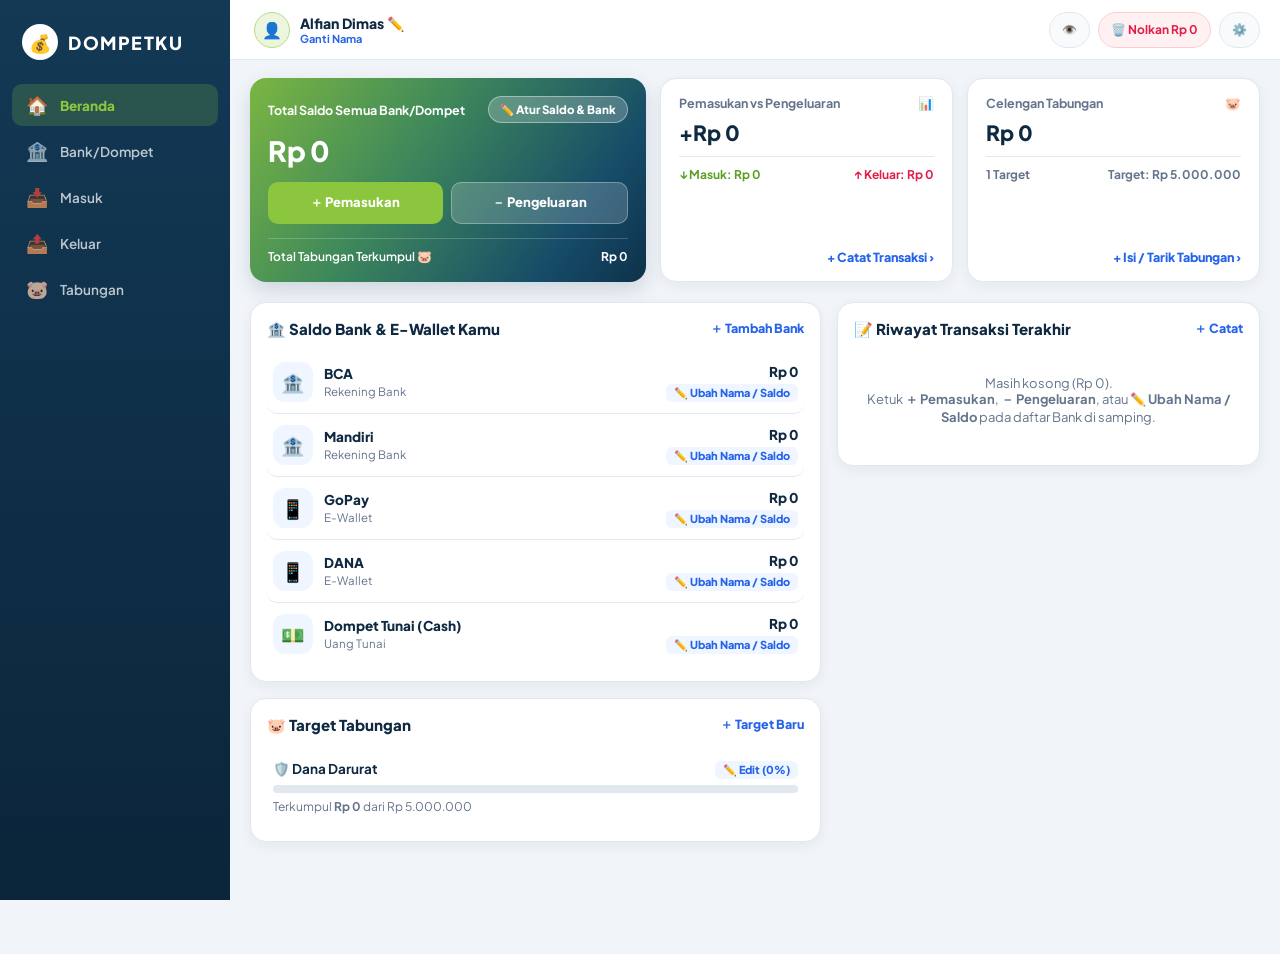
==== commit 52d368bd: "Deploy index.html v5" ====
--- a/index.html
+++ b/index.html
@@ -20,7 +20,7 @@
       --navy-bottom: #0B253A;
       --green: #8CC63F;
       --green-dark: #5C9E23;
-      --blue: #3B82F6;
+      --blue: #2563EB;
       --bg: #F1F5F9;
       --card: #FFFFFF;
       --text: #0F2942;
@@ -28,7 +28,7 @@
       --border: #E2E8F0;
       --danger: #E11D48;
       --warning: #F59E0B;
-      --shadow: 0 4px 16px rgba(15, 41, 66, 0.06);
+      --shadow: 0 4px 14px rgba(15, 41, 66, 0.06);
     }
 
     * {
@@ -45,6 +45,27 @@
       min-height: 100vh;
       display: flex;
       overflow-x: hidden;
+    }
+
+    /* Toast notification */
+    .toast {
+      position: fixed;
+      top: 16px;
+      left: 50%;
+      transform: translateX(-50%) translateY(-100px);
+      background: #0F2942;
+      color: #fff;
+      padding: 11px 20px;
+      border-radius: 99px;
+      font-size: 13px;
+      font-weight: 700;
+      z-index: 999;
+      box-shadow: 0 10px 25px rgba(0,0,0,0.25);
+      transition: transform 0.25s ease;
+      white-space: nowrap;
+    }
+    .toast.show {
+      transform: translateX(-50%) translateY(0);
     }
 
     /* ==================== SIDEBAR (DESKTOP) & BOTTOM NAV (MOBILE) ==================== */
@@ -77,7 +98,6 @@
       align-items: center;
       justify-content: center;
       font-size: 18px;
-      flex-shrink: 0;
     }
     .brand-text {
       font-size: 18px;
@@ -102,15 +122,10 @@
       font-size: 13.5px;
       font-weight: 600;
       cursor: pointer;
-      transition: all 0.15s;
       text-align: left;
     }
-    .nav-btn:hover {
-      background: rgba(255, 255, 255, 0.08);
-      color: #fff;
-    }
     .nav-btn.active {
-      background: rgba(140, 198, 63, 0.18);
+      background: rgba(140, 198, 63, 0.2);
       color: var(--green);
       font-weight: 800;
     }
@@ -128,12 +143,11 @@
       flex-direction: column;
     }
 
-    /* Topbar */
     .topbar {
-      height: 62px;
+      height: 60px;
       background: var(--card);
       border-bottom: 1px solid var(--border);
-      padding: 0 24px;
+      padding: 0 20px;
       display: flex;
       align-items: center;
       justify-content: space-between;
@@ -148,10 +162,9 @@
       cursor: pointer;
       padding: 4px 8px 4px 4px;
       border-radius: 12px;
-      transition: background 0.15s;
-    }
-    .user-chip:hover {
-      background: var(--bg);
+      border: none;
+      background: transparent;
+      text-align: left;
     }
     .user-avatar {
       width: 36px;
@@ -162,20 +175,16 @@
       display: flex;
       align-items: center;
       justify-content: center;
-      font-size: 17px;
-      flex-shrink: 0;
+      font-size: 16px;
     }
     .user-name {
       font-size: 14px;
       font-weight: 800;
       color: var(--text);
-      display: flex;
-      align-items: center;
-      gap: 5px;
     }
     .user-sub {
       font-size: 11px;
-      color: var(--green-dark);
+      color: var(--blue);
       font-weight: 700;
     }
 
@@ -184,7 +193,7 @@
       align-items: center;
       gap: 8px;
     }
-    .icon-btn {
+    .top-btn {
       border: 1px solid var(--border);
       background: #F8FAFC;
       color: var(--text);
@@ -198,11 +207,15 @@
       align-items: center;
       gap: 5px;
     }
-
-    /* Page container */
+    .top-btn.danger {
+      border-color: #FECDD3;
+      background: #FFF1F2;
+      color: var(--danger);
+    }
+
     .container {
-      padding: 20px 24px 96px;
-      max-width: 1260px;
+      padding: 18px 20px 96px;
+      max-width: 1220px;
       width: 100%;
       margin: 0 auto;
     }
@@ -211,16 +224,16 @@
     .summary-grid {
       display: grid;
       grid-template-columns: 1.35fr 1fr 1fr;
-      gap: 16px;
-      margin-bottom: 22px;
+      gap: 14px;
+      margin-bottom: 20px;
     }
 
     .hero-card {
       background: linear-gradient(125deg, #7BB642 0%, #3E885B 40%, #164B68 80%, #0E314A 100%);
       border-radius: 16px;
-      padding: 20px;
+      padding: 18px;
       color: #fff;
-      box-shadow: 0 8px 20px rgba(14, 49, 74, 0.18);
+      box-shadow: 0 8px 20px rgba(14, 49, 74, 0.16);
       display: flex;
       flex-direction: column;
       justify-content: space-between;
@@ -229,29 +242,24 @@
       display: flex;
       align-items: center;
       justify-content: space-between;
-      font-size: 13px;
+      font-size: 12.5px;
       font-weight: 700;
-      opacity: 0.95;
-    }
-    .edit-pill-btn {
-      background: rgba(255, 255, 255, 0.2);
-      border: 1px solid rgba(255, 255, 255, 0.35);
+    }
+    .pill-btn {
+      background: rgba(255, 255, 255, 0.22);
+      border: 1px solid rgba(255, 255, 255, 0.4);
       color: #fff;
-      padding: 4px 10px;
+      padding: 5px 11px;
       border-radius: 99px;
       font-size: 11.5px;
-      font-weight: 700;
+      font-weight: 800;
       cursor: pointer;
     }
     .hero-balance {
       font-size: 28px;
       font-weight: 800;
-      margin: 8px 0 14px;
+      margin: 10px 0 14px;
       letter-spacing: -0.5px;
-      cursor: pointer;
-      display: flex;
-      align-items: center;
-      gap: 8px;
     }
     .hero-btn-row {
       display: flex;
@@ -260,9 +268,9 @@
     .hero-btn {
       flex: 1;
       border: none;
-      padding: 10px 12px;
+      padding: 11px 12px;
       border-radius: 10px;
-      font-size: 12.5px;
+      font-size: 13px;
       font-weight: 800;
       cursor: pointer;
       display: flex;
@@ -275,9 +283,9 @@
       color: #fff;
     }
     .hero-btn.out {
-      background: rgba(255, 255, 255, 0.16);
+      background: rgba(255, 255, 255, 0.18);
       color: #fff;
-      border: 1px solid rgba(255, 255, 255, 0.28);
+      border: 1px solid rgba(255, 255, 255, 0.3);
     }
     .hero-footer {
       border-top: 1px solid rgba(255, 255, 255, 0.2);
@@ -289,11 +297,10 @@
       font-weight: 600;
     }
 
-    /* White Metric Card */
     .stat-card {
       background: var(--card);
       border-radius: 16px;
-      padding: 18px 20px;
+      padding: 16px 18px;
       box-shadow: var(--shadow);
       border: 1px solid var(--border);
       display: flex;
@@ -304,12 +311,12 @@
       display: flex;
       justify-content: space-between;
       align-items: center;
-      font-size: 13px;
+      font-size: 12.5px;
       font-weight: 700;
       color: var(--muted);
     }
     .stat-val {
-      font-size: 22px;
+      font-size: 21px;
       font-weight: 800;
       color: var(--text);
       margin: 8px 0 10px;
@@ -335,9 +342,9 @@
       margin-top: 10px;
     }
 
-    /* ==================== QUICK ACTIONS ==================== */
+    /* ==================== CONTENT LAYOUT ==================== */
     .section-title {
-      font-size: 15.5px;
+      font-size: 15px;
       font-weight: 800;
       color: var(--text);
       margin-bottom: 12px;
@@ -345,89 +352,46 @@
       align-items: center;
       justify-content: space-between;
     }
-    .quick-grid {
-      display: grid;
-      grid-template-columns: repeat(4, 1fr);
-      gap: 12px;
-      margin-bottom: 22px;
-    }
-    .quick-card {
-      background: var(--card);
-      border: 1px solid var(--border);
-      border-radius: 14px;
-      padding: 14px;
-      box-shadow: var(--shadow);
-      cursor: pointer;
-      display: flex;
-      align-items: center;
-      gap: 12px;
-      transition: transform 0.15s, border-color 0.15s;
-    }
-    .quick-card:active {
-      transform: scale(0.98);
-    }
-    .quick-icon {
-      width: 42px;
-      height: 42px;
-      border-radius: 12px;
-      display: flex;
-      align-items: center;
-      justify-content: center;
-      font-size: 20px;
-      flex-shrink: 0;
-    }
-    .quick-card h4 {
-      font-size: 13.5px;
-      font-weight: 800;
-      color: var(--text);
-    }
-    .quick-card p {
-      font-size: 11.5px;
-      color: var(--muted);
-      margin-top: 2px;
-    }
-
-    /* ==================== 2-COLUMN CONTENT GRID ==================== */
     .two-col {
       display: grid;
-      grid-template-columns: 1.45fr 1fr;
-      gap: 18px;
+      grid-template-columns: 1.35fr 1fr;
+      gap: 16px;
       align-items: start;
     }
     .card-box {
       background: var(--card);
       border-radius: 16px;
-      padding: 18px;
+      padding: 16px;
       box-shadow: var(--shadow);
       border: 1px solid var(--border);
       margin-bottom: 16px;
     }
 
-    /* Transaction Row */
-    .tx-row {
+    /* Item Row */
+    .item-row {
       display: flex;
       align-items: center;
       justify-content: space-between;
-      padding: 12px 4px;
+      padding: 11px 6px;
       border-bottom: 1px solid var(--border);
+      gap: 10px;
       cursor: pointer;
-      gap: 10px;
-      border-radius: 8px;
-    }
-    .tx-row:hover {
+      border-radius: 10px;
+    }
+    .item-row:hover, .item-row:active {
       background: #F8FAFC;
     }
-    .tx-row:last-child {
+    .item-row:last-child {
       border-bottom: none;
     }
-    .tx-left {
+    .item-left {
       display: flex;
       align-items: center;
-      gap: 12px;
+      gap: 11px;
       min-width: 0;
       flex: 1;
     }
-    .tx-badge {
+    .item-badge {
       width: 40px;
       height: 40px;
       border-radius: 12px;
@@ -437,11 +401,11 @@
       font-size: 19px;
       flex-shrink: 0;
     }
-    .tx-info {
+    .item-info {
       min-width: 0;
       flex: 1;
     }
-    .tx-title {
+    .item-title {
       font-size: 13.5px;
       font-weight: 800;
       color: var(--text);
@@ -449,7 +413,7 @@
       overflow: hidden;
       text-overflow: ellipsis;
     }
-    .tx-meta {
+    .item-meta {
       font-size: 11.5px;
       color: var(--muted);
       margin-top: 2px;
@@ -457,19 +421,23 @@
       overflow: hidden;
       text-overflow: ellipsis;
     }
-    .tx-right {
+    .item-right {
       text-align: right;
       flex-shrink: 0;
     }
-    .tx-amt {
+    .item-amt {
       font-size: 13.5px;
       font-weight: 800;
     }
-    .tx-wallet-tag {
+    .edit-tag {
+      display: inline-block;
       font-size: 11px;
+      font-weight: 800;
       color: var(--blue);
-      font-weight: 700;
-      margin-top: 2px;
+      background: #EFF6FF;
+      padding: 2px 8px;
+      border-radius: 6px;
+      margin-top: 3px;
     }
 
     .progress-track {
@@ -482,15 +450,13 @@
     .progress-fill {
       height: 100%;
       border-radius: 99px;
-      transition: width 0.3s ease;
-    }
-
-    /* ==================== MODAL SHEET ==================== */
+    }
+
+    /* ==================== MODAL ==================== */
     .modal-backdrop {
       position: fixed;
       inset: 0;
       background: rgba(11, 37, 58, 0.6);
-      backdrop-filter: blur(2px);
       z-index: 100;
       display: none;
       align-items: center;
@@ -505,21 +471,21 @@
       width: 100%;
       max-width: 460px;
       border-radius: 20px;
-      padding: 20px;
+      padding: 18px;
       max-height: 90vh;
       overflow-y: auto;
-      box-shadow: 0 20px 50px rgba(0, 0, 0, 0.25);
+      box-shadow: 0 20px 50px rgba(0, 0, 0, 0.3);
     }
     .modal-header {
       display: flex;
       align-items: center;
       justify-content: space-between;
       padding-bottom: 12px;
-      margin-bottom: 14px;
+      margin-bottom: 12px;
       border-bottom: 1px solid var(--border);
     }
     .modal-title {
-      font-size: 16px;
+      font-size: 15.5px;
       font-weight: 800;
     }
     .close-btn {
@@ -537,7 +503,7 @@
       font-size: 12px;
       font-weight: 700;
       color: var(--text);
-      margin: 14px 0 6px;
+      margin: 12px 0 6px;
     }
     .form-control {
       width: 100%;
@@ -553,7 +519,6 @@
       border-color: var(--blue);
     }
 
-    /* Quick Nominal Chips */
     .chip-row {
       display: flex;
       gap: 6px;
@@ -570,25 +535,24 @@
       font-weight: 700;
       cursor: pointer;
     }
-    .chip-btn:active, .chip-btn.active {
-      background: #EBF5FF;
+    .chip-btn.active {
+      background: #EFF6FF;
       border-color: var(--blue);
       color: var(--blue);
     }
 
-    /* Category Grid */
     .cat-grid {
       display: grid;
       grid-template-columns: repeat(4, 1fr);
-      gap: 8px;
-      max-height: 230px;
+      gap: 7px;
+      max-height: 220px;
       overflow-y: auto;
       padding: 2px;
     }
     .cat-btn {
       border: 1.5px solid var(--border);
       background: #F8FAFC;
-      border-radius: 12px;
+      border-radius: 10px;
       padding: 8px 4px;
       cursor: pointer;
       display: flex;
@@ -600,27 +564,26 @@
       font-weight: 700;
       color: var(--text);
       text-align: center;
-      min-height: 64px;
+      min-height: 60px;
     }
     .cat-btn.selected {
       border-color: var(--blue);
-      background: #EBF5FF;
+      background: #EFF6FF;
       color: var(--blue);
     }
 
-    /* Bank / Wallet Preset Grid */
     .preset-grid {
       display: grid;
       grid-template-columns: repeat(3, 1fr);
-      gap: 7px;
-      max-height: 170px;
+      gap: 6px;
+      max-height: 165px;
       overflow-y: auto;
       padding: 2px;
     }
     .preset-btn {
       border: 1.5px solid var(--border);
       background: #F8FAFC;
-      border-radius: 10px;
+      border-radius: 9px;
       padding: 8px 6px;
       font-size: 11.5px;
       font-weight: 700;
@@ -628,11 +591,12 @@
       cursor: pointer;
       display: flex;
       align-items: center;
-      gap: 6px;
+      gap: 5px;
+      text-align: left;
     }
     .preset-btn.selected {
       border-color: var(--blue);
-      background: #EBF5FF;
+      background: #EFF6FF;
       color: var(--blue);
     }
 
@@ -646,39 +610,37 @@
       color: #fff;
       background: var(--green);
       cursor: pointer;
-      margin-top: 16px;
+      margin-top: 14px;
     }
     .btn-danger {
       width: 100%;
-      border: 1.5px solid var(--danger);
+      border: none;
       border-radius: 12px;
-      padding: 11px;
+      padding: 12px;
       font-size: 13.5px;
       font-weight: 800;
-      color: var(--danger);
-      background: #FFF1F2;
+      color: #fff;
+      background: var(--danger);
       cursor: pointer;
-      margin-top: 10px;
-    }
-
-    /* ==================== RESPONSIVE MOBILE (< 768px) ==================== */
+      margin-top: 8px;
+    }
+
     @media (max-width: 960px) {
       .summary-grid { grid-template-columns: 1fr; }
       .two-col { grid-template-columns: 1fr; }
-      .quick-grid { grid-template-columns: repeat(2, 1fr); }
     }
 
     @media (max-width: 768px) {
       .sidebar {
         width: 100%;
-        height: 64px;
+        height: 62px;
         top: auto;
         bottom: 0;
         left: 0;
         right: 0;
         flex-direction: row;
         padding: 4px 6px;
-        box-shadow: 0 -4px 16px rgba(0, 0, 0, 0.12);
+        box-shadow: 0 -4px 14px rgba(0, 0, 0, 0.12);
       }
       .brand { display: none; }
       .nav-list {
@@ -693,85 +655,81 @@
         flex-direction: column;
         justify-content: center;
         align-items: center;
-        padding: 6px 2px;
-        gap: 3px;
+        padding: 5px 2px;
+        gap: 2px;
         font-size: 10.5px;
         border-radius: 8px;
         text-align: center;
       }
-      .nav-icon { font-size: 19px; }
-
+      .nav-icon { font-size: 18px; }
       .main { margin-left: 0; }
-      .topbar { padding: 0 14px; height: 56px; }
-      .container { padding: 14px 14px 86px; }
+      .topbar { padding: 0 12px; height: 56px; }
+      .container { padding: 12px 12px 84px; }
       .hero-balance { font-size: 25px; }
-      .quick-grid { grid-template-columns: repeat(2, 1fr); gap: 10px; }
-      .quick-card { padding: 12px; gap: 10px; }
-      .quick-icon { width: 36px; height: 36px; font-size: 17px; }
-      .quick-card h4 { font-size: 12.5px; }
-      .quick-card p { display: none; }
       .modal-backdrop { align-items: flex-end; padding: 0; }
       .modal-box {
         max-width: 100%;
         border-bottom-left-radius: 0;
         border-bottom-right-radius: 0;
-        padding: 18px 16px 28px;
+        padding: 16px 14px 26px;
       }
     }
   </style>
 </head>
 <body>
 
-  <!-- SIDEBAR / MOBILE BOTTOM NAV -->
+  <div class="toast" id="toastMsg">✅ Tersimpan!</div>
+
+  <!-- SIDEBAR / BOTTOM BAR -->
   <aside class="sidebar">
     <div class="brand">
       <div class="brand-icon">💰</div>
       <span class="brand-text">DOMPETKU</span>
     </div>
     <nav class="nav-list">
-      <button class="nav-btn active" data-page="dashboard" onclick="navigate('dashboard')">
+      <button type="button" class="nav-btn active" data-page="dashboard" onclick="navigate('dashboard')">
         <span class="nav-icon">🏠</span>
         <span>Beranda</span>
       </button>
-      <button class="nav-btn" data-page="income" onclick="navigate('income')">
+      <button type="button" class="nav-btn" data-page="wallets" onclick="navigate('wallets')">
+        <span class="nav-icon">🏦</span>
+        <span>Bank/Dompet</span>
+      </button>
+      <button type="button" class="nav-btn" data-page="income" onclick="navigate('income')">
         <span class="nav-icon">📥</span>
         <span>Masuk</span>
       </button>
-      <button class="nav-btn" data-page="expense" onclick="navigate('expense')">
+      <button type="button" class="nav-btn" data-page="expense" onclick="navigate('expense')">
         <span class="nav-icon">📤</span>
         <span>Keluar</span>
       </button>
-      <button class="nav-btn" data-page="savings" onclick="navigate('savings')">
+      <button type="button" class="nav-btn" data-page="savings" onclick="navigate('savings')">
         <span class="nav-icon">🐷</span>
         <span>Tabungan</span>
       </button>
-      <button class="nav-btn" data-page="wallets" onclick="navigate('wallets')">
-        <span class="nav-icon">🏦</span>
-        <span>Bank/Dompet</span>
-      </button>
     </nav>
   </aside>
 
   <!-- MAIN AREA -->
   <div class="main">
     <header class="topbar">
-      <div class="user-chip" onclick="openProfileModal()">
+      <button type="button" class="user-chip" onclick="openProfileModal()">
         <div class="user-avatar">👤</div>
         <div>
-          <div class="user-name">
-            <span id="userNameText">Alfian Dimas</span>
-            <span style="font-size:11px;color:var(--muted);">✏️</span>
-          </div>
-          <div class="user-sub">Ketuk untuk ganti nama</div>
-        </div>
-      </div>
+          <div class="user-name"><span id="userNameText">Alfian Dimas</span> ✏️</div>
+          <div class="user-sub">Ganti Nama</div>
+        </div>
+      </button>
 
       <div class="topbar-actions">
-        <button class="icon-btn" onclick="hideBalance=!hideBalance;saveState();">
-          <span id="eyeIcon">👁️</span> Saldo
+        <button type="button" class="top-btn" onclick="hideBalance=!hideBalance;saveState();">
+          <span id="eyeIcon">👁️</span>
         </button>
-        <button class="icon-btn" onclick="openSettingsModal()">
-          ⚙️ Data
+        <button type="button" class="top-btn danger" onclick="resetAllToZero()">
+          🗑️ Nolkan Rp 0
+        </button>
+        <button type="button" class="top-btn" onclick="openDataModal()">
+          ⚙️
         </button>
       </div>
     </header>
@@ -785,38 +743,64 @@
   </div>
 
   <script>
-    /* ==================== SPECIFIC INDONESIAN CATEGORIES ==================== */
+    // 1. Force unregister any old Service Worker & clear stale caches immediately
+    if ('serviceWorker' in navigator) {
+      navigator.serviceWorker.getRegistrations().then(regs => regs.forEach(r => r.unregister())).catch(() => {});
+    }
+    if ('caches' in window) {
+      caches.keys().then(keys => keys.forEach(k => caches.delete(k))).catch(() => {});
+    }
+
+    function showToast(msg) {
+      const t = document.getElementById('toastMsg');
+      t.textContent = msg;
+      t.classList.add('show');
+      setTimeout(() => t.classList.remove('show'), 2200);
+    }
+
+    /* ==================== DETAILED INDONESIAN CATEGORIES ==================== */
     const DEFAULT_EXPENSE_CATEGORIES = [
-      { id: 'makan', name: 'Makan Harian', icon: '🍛', color: '#F97316' },
-      { id: 'ngopi', name: 'Ngopi & Jajan', icon: '☕', color: '#D97706' },
+      { id: 'makan', name: 'Makan (Warteg/RM)', icon: '🍛', color: '#F97316' },
+      { id: 'ngopi', name: 'Ngopi & Minuman', icon: '☕', color: '#D97706' },
+      { id: 'jajan', name: 'Jajan & Camilan', icon: '🍢', color: '#EAB308' },
       { id: 'gofood', name: 'GoFood / GrabFood', icon: '🛵', color: '#10B981' },
-      { id: 'bensin', name: 'Bensin & Parkir', icon: '⛽', color: '#3B82F6' },
-      { id: 'ojol', name: 'Ojol / Transport', icon: '🚆', color: '#0EA5E9' },
+      { id: 'bensin', name: 'Bensin Motor/Mobil', icon: '⛽', color: '#3B82F6' },
+      { id: 'parkir', name: 'Parkir & Tol', icon: '🅿️', color: '#6366F1' },
+      { id: 'ojol', name: 'Ojol / Kereta / Bus', icon: '🚆', color: '#0EA5E9' },
       { id: 'minimarket', name: 'Indomaret / Alfamart', icon: '🏪', color: '#EC4899' },
+      { id: 'dapur', name: 'Belanja Dapur/Pasar', icon: '🛒', color: '#14B8A6' },
       { id: 'olshop', name: 'Shopee / Tokped / TikTok', icon: '📦', color: '#F43F5E' },
-      { id: 'kuota', name: 'Pulsa & Paket Data', icon: '📱', color: '#8B5CF6' },
-      { id: 'listrik', name: 'Listrik PLN & WiFi', icon: '⚡', color: '#eab308' },
-      { id: 'kost', name: 'Kost / Cicilan / Sewa', icon: '🏠', color: '#6366F1' },
-      { id: 'skincare', name: 'Skincare & Laundry', icon: '🧴', color: '#14B8A6' },
-      { id: 'hiburan', name: 'Netflix / Game / Nonton', icon: '🎮', color: '#A855F7' },
-      { id: 'ortu', name: 'Kasih Ortu / Sedekah', icon: '🤲', color: '#059669' },
-      { id: 'kesehatan', name: 'Obat & Kesehatan', icon: '💊', color: '#EF4444' },
-      { id: 'nongkrong', name: 'Nongkrong Bareng Teman', icon: '🍻', color: '#F59E0B' },
+      { id: 'kuota', name: 'Pulsa & Paket Kuota', icon: '📱', color: '#8B5CF6' },
+      { id: 'listrik', name: 'Token Listrik PLN', icon: '⚡', color: '#F59E0B' },
+      { id: 'wifi', name: 'WiFi & Internet', icon: '🛜', color: '#0284C7' },
+      { id: 'kost', name: 'Kost / Kontrakan / KPR', icon: '🏠', color: '#4F46E5' },
+      { id: 'cicilan', name: 'Cicilan / Paylater', icon: '💳', color: '#E11D48' },
+      { id: 'skincare', name: 'Skincare / Cukur / Laundry', icon: '🧴', color: '#0D9488' },
+      { id: 'hiburan', name: 'Top Up Game / Netflix', icon: '🎮', color: '#9333EA' },
+      { id: 'nongkrong', name: 'Nongkrong & Bioskop', icon: '🍻', color: '#EA580C' },
+      { id: 'ortu', name: 'Kasih Ortu / Keluarga', icon: '🤲', color: '#059669' },
+      { id: 'sedekah', name: 'Sedekah / Kondangan', icon: '🕌', color: '#16A34A' },
+      { id: 'kesehatan', name: 'Obat & Kesehatan', icon: '💊', color: '#DC2626' },
+      { id: 'servis', name: 'Servis Kendaraan', icon: '🔧', color: '#475569' },
+      { id: 'hewan', name: 'Peliharaan / Kucing', icon: '🐱', color: '#D97706' },
       { id: 'other_exp', name: 'Pengeluaran Lainnya', icon: '📋', color: '#64748B' },
     ];
 
     const DEFAULT_INCOME_CATEGORIES = [
-      { id: 'gaji', name: 'Gaji Pokok', icon: '💰', color: '#10B981' },
+      { id: 'gaji', name: 'Gaji Bulanan', icon: '💰', color: '#10B981' },
       { id: 'tunjangan', name: 'Uang Makan / Tunjangan', icon: '🍱', color: '#059669' },
+      { id: 'thr', name: 'Bonus / THR / Insentif', icon: '🎁', color: '#F59E0B' },
       { id: 'freelance', name: 'Freelance / Sampingan', icon: '💻', color: '#3B82F6' },
-      { id: 'jualan', name: 'Hasil Jualan / Bisnis', icon: '🏪', color: '#0EA5E9' },
-      { id: 'thr', name: 'Bonus / THR', icon: '🎁', color: '#F59E0B' },
-      { id: 'transferan', name: 'Dikasih Ortu / Teman', icon: '🤲', color: '#8B5CF6' },
+      { id: 'jualan', name: 'Hasil Jualan / Usaha', icon: '🏪', color: '#0EA5E9' },
+      { id: 'investasi', name: 'Profit Investasi / Crypto', icon: '📈', color: '#6366F1' },
+      { id: 'transferan', name: 'Dikasih Ortu / Keluarga', icon: '🤲', color: '#8B5CF6' },
+      { id: 'piutang', name: 'Utang Dibayar Teman', icon: '💸', color: '#14B8A6' },
       { id: 'cashback', name: 'Cashback / Refund', icon: '🔄', color: '#EC4899' },
-      { id: 'investasi', name: 'Cair Investasi / Bunga', icon: '📈', color: '#6366F1' },
+      { id: 'preloved', name: 'Jual Barang Bekas', icon: '📦', color: '#F97316' },
+      { id: 'hadiah', name: 'Hadiah / Rezeki', icon: '🏆', color: '#EAB308' },
+      { id: 'other_inc', name: 'Pemasukan Lainnya', icon: '✨', color: '#64748B' },
     ];
 
-    /* ==================== INDONESIAN BANK & E-WALLET PRESETS ==================== */
     const BANK_PRESETS = [
       { name: 'BCA', type: 'bank', icon: '🏦' },
       { name: 'Mandiri', type: 'bank', icon: '🏦' },
@@ -827,6 +811,9 @@
       { name: 'Bank Jago', type: 'bank', icon: '🏦' },
       { name: 'Blu by BCA', type: 'bank', icon: '🏦' },
       { name: 'CIMB Niaga', type: 'bank', icon: '🏦' },
+      { name: 'BTN', type: 'bank', icon: '🏦' },
+      { name: 'Permata', type: 'bank', icon: '🏦' },
+      { name: 'Superbank', type: 'bank', icon: '🏦' },
       { name: 'GoPay', type: 'ewallet', icon: '📱' },
       { name: 'DANA', type: 'ewallet', icon: '📱' },
       { name: 'OVO', type: 'ewallet', icon: '📱' },
@@ -835,40 +822,69 @@
       { name: 'Dompet Tunai (Cash)', type: 'cash', icon: '💵' },
     ];
 
+    const SAVING_PRESETS = [
+      { name: 'Dana Darurat', icon: '🛡️' },
+      { name: 'Beli HP / iPhone', icon: '📱' },
+      { name: 'Rakit PC / Laptop', icon: '💻' },
+      { name: 'Beli Motor', icon: '🛵' },
+      { name: 'Beli Mobil', icon: '🚗' },
+      { name: 'Liburan / Healing', icon: '✈️' },
+      { name: 'Modal Nikah', icon: '💍' },
+      { name: 'Beli Rumah / Kost', icon: '🏠' },
+      { name: 'Nonton Konser', icon: '🎫' },
+      { name: 'Tabungan Kurban', icon: '🐐' },
+      { name: 'Umroh / Haji', icon: '🕋' },
+      { name: 'Investasi / Emas', icon: '🪙' },
+    ];
+
     const WALLET_TYPES = [
       { id: 'bank', name: 'Rekening Bank', icon: '🏦' },
-      { id: 'ewallet', name: 'E-Wallet / Digital', icon: '📱' },
-      { id: 'cash', name: 'Uang Tunai (Cash)', icon: '💵' },
+      { id: 'ewallet', name: 'E-Wallet', icon: '📱' },
+      { id: 'cash', name: 'Uang Tunai', icon: '💵' },
     ];
 
     const MONTHS_SHORT = ['Jan', 'Feb', 'Mar', 'Apr', 'Mei', 'Jun', 'Jul', 'Agu', 'Sep', 'Okt', 'Nov', 'Des'];
-    const STORAGE_KEY = 'dompetku_personal_v3';
+    const STORAGE_KEY = 'dompetku_clean_v5';
 
     let currentPage = 'dashboard';
     let hideBalance = false;
 
-    function getDefaultData() {
+    function getCleanZeroData() {
       return {
         userName: 'Alfian Dimas',
         customCategories: [],
         wallets: [
-          { id: 'w_bca', name: 'BCA', type: 'bank', initialBalance: 3200000 },
+          { id: 'w_bca', name: 'BCA', type: 'bank', initialBalance: 0 },
+          { id: 'w_mandiri', name: 'Mandiri', type: 'bank', initialBalance: 0 },
+          { id: 'w_gopay', name: 'GoPay', type: 'ewallet', initialBalance: 0 },
+          { id: 'w_dana', name: 'DANA', type: 'ewallet', initialBalance: 0 },
+          { id: 'w_cash', name: 'Dompet Tunai (Cash)', type: 'cash', initialBalance: 0 },
+        ],
+        transactions: [],
+        savings: [
+          { id: 's1', name: 'Dana Darurat', icon: '🛡️', current: 0, target: 5000000 },
+        ],
+      };
+    }
+
+    function getSampleData() {
+      return {
+        userName: 'Alfian Dimas',
+        customCategories: [],
+        wallets: [
+          { id: 'w_bca', name: 'BCA', type: 'bank', initialBalance: 2500000 },
           { id: 'w_gopay', name: 'GoPay', type: 'ewallet', initialBalance: 350000 },
           { id: 'w_dana', name: 'DANA', type: 'ewallet', initialBalance: 200000 },
-          { id: 'w_cash', name: 'Dompet Tunai (Cash)', type: 'cash', initialBalance: 250000 },
+          { id: 'w_cash', name: 'Dompet Tunai (Cash)', type: 'cash', initialBalance: 150000 },
         ],
         transactions: [
-          { id: 't1', type: 'income', amount: 6500000, categoryId: 'gaji', walletId: 'w_bca', note: 'Gaji Bulan Ini', date: '2026-10-01' },
-          { id: 't2', type: 'income', amount: 1200000, categoryId: 'freelance', walletId: 'w_bca', note: 'Project Sampingan', date: '2026-10-10' },
-          { id: 't3', type: 'expense', amount: 35000, categoryId: 'makan', walletId: 'w_gopay', note: 'Makan Siang Nasi Padang', date: '2026-10-16' },
-          { id: 't4', type: 'expense', amount: 22000, categoryId: 'ngopi', walletId: 'w_gopay', note: 'Kopi Kenangan', date: '2026-10-16' },
-          { id: 't5', type: 'expense', amount: 50000, categoryId: 'bensin', walletId: 'w_cash', note: 'Isi Pertamax Motor', date: '2026-10-15' },
-          { id: 't6', type: 'expense', amount: 250000, categoryId: 'listrik', walletId: 'w_bca', note: 'Token Listrik & WiFi', date: '2026-10-12' },
+          { id: 't1', type: 'income', amount: 5000000, categoryId: 'gaji', walletId: 'w_bca', note: 'Gaji Bulanan', date: '2026-10-01' },
+          { id: 't2', type: 'expense', amount: 35000, categoryId: 'makan', walletId: 'w_gopay', note: 'Nasi Padang', date: '2026-10-16' },
+          { id: 't3', type: 'expense', amount: 20000, categoryId: 'ngopi', walletId: 'w_dana', note: 'Es Kopi Susu', date: '2026-10-16' },
         ],
         savings: [
-          { id: 's1', name: 'Dana Darurat', icon: '🛡️', current: 4500000, target: 10000000 },
-          { id: 's2', name: 'Beli Laptop / HP', icon: '💻', current: 3000000, target: 8000000 },
-          { id: 's3', name: 'Liburan', icon: '✈️', current: 1500000, target: 4000000 },
+          { id: 's1', name: 'Dana Darurat', icon: '🛡️', current: 2000000, target: 10000000 },
+          { id: 's2', name: 'Beli Laptop / HP', icon: '💻', current: 1500000, target: 6000000 },
         ],
       };
     }
@@ -884,9 +900,10 @@
           return parsed;
         }
       } catch (e) {}
-      const def = getDefaultData();
-      localStorage.setItem(STORAGE_KEY, JSON.stringify(def));
-      return def;
+      // Start clean at Rp 0 as requested by user!
+      const clean = getCleanZeroData();
+      localStorage.setItem(STORAGE_KEY, JSON.stringify(clean));
+      return clean;
     }
 
     function saveState() {
@@ -894,6 +911,16 @@
       document.getElementById('userNameText').textContent = state.userName || 'Alfian Dimas';
       document.getElementById('eyeIcon').textContent = hideBalance ? '🙈' : '👁️';
       renderPage();
+    }
+
+    // 1-Click Instant Reset to Rp 0 (No blocked window.confirm!)
+    function resetAllToZero() {
+      state.transactions = [];
+      state.wallets.forEach(w => { w.initialBalance = 0; });
+      state.savings.forEach(s => { s.current = 0; });
+      closeModal();
+      saveState();
+      showToast('✅ Semua saldo & transaksi di-reset ke Rp 0!');
     }
 
     function uid() {
@@ -999,19 +1026,19 @@
       const w = getWallet(tx.walletId);
       const isInc = tx.type === 'income';
       return `
-        <div class="tx-row" onclick="openTxModal('${tx.type}', '${tx.id}')">
-          <div class="tx-left">
-            <div class="tx-badge" style="background:${cat.color}18;">${cat.icon}</div>
-            <div class="tx-info">
-              <div class="tx-title">${escapeHtml(tx.note || cat.name)} <span style="font-size:11px;color:var(--muted);">✏️</span></div>
-              <div class="tx-meta">${formatDateIndo(tx.date)} • ${cat.name}</div>
+        <div class="item-row" onclick="openTxModal('${tx.type}', '${tx.id}')">
+          <div class="item-left">
+            <div class="item-badge" style="background:${cat.color}18;">${cat.icon}</div>
+            <div class="item-info">
+              <div class="item-title">${escapeHtml(tx.note || cat.name)}</div>
+              <div class="item-meta">${formatDateIndo(tx.date)} • ${cat.name} • ${escapeHtml(w.name)}</div>
             </div>
           </div>
-          <div class="tx-right">
-            <div class="tx-amt" style="color:${isInc ? '#5C9E23' : '#E11D48'};">
+          <div class="item-right">
+            <div class="item-amt" style="color:${isInc ? '#5C9E23' : '#E11D48'};">
               ${isInc ? '+' : '-'}${formatRupiah(tx.amount, true)}
             </div>
-            <div class="tx-wallet-tag">${escapeHtml(w.name)}</div>
+            <span class="edit-tag">✏️ Edit</span>
           </div>
         </div>
       `;
@@ -1020,32 +1047,33 @@
     function renderPage() {
       const el = document.getElementById('pageContent');
       if (currentPage === 'dashboard') el.innerHTML = renderDashboard();
+      else if (currentPage === 'wallets') el.innerHTML = renderWalletsPage();
       else if (currentPage === 'income') el.innerHTML = renderTxListPage('income');
       else if (currentPage === 'expense') el.innerHTML = renderTxListPage('expense');
       else if (currentPage === 'savings') el.innerHTML = renderSavingsPage();
-      else if (currentPage === 'wallets') el.innerHTML = renderWalletsPage();
     }
 
     /* ==================== PAGE 1: BERANDA ==================== */
     function renderDashboard() {
       const t = computeTotals();
       const recentTx = state.transactions.slice(0, 8);
+      const firstWalletId = state.wallets[0] ? state.wallets[0].id : null;
 
       return `
-        <!-- 3 Top Summary Cards -->
         <div class="summary-grid">
+          <!-- Card 1: Total Saldo -->
           <div class="hero-card">
             <div>
               <div class="hero-top">
-                <span>Total Saldo Dompet Aktif</span>
-                <button class="edit-pill-btn" onclick="navigate('wallets')">✏️ Ubah Saldo / Bank</button>
+                <span>Total Saldo Semua Bank/Dompet</span>
+                <button type="button" class="pill-btn" onclick="openBulkWalletModal()">✏️ Atur Saldo & Bank</button>
               </div>
-              <div class="hero-balance" onclick="navigate('wallets')" title="Klik untuk atur saldo per bank/dompet">
-                <span>${formatRupiah(t.totalWalletBalance, true)}</span>
+              <div class="hero-balance" style="cursor:pointer;" onclick="openBulkWalletModal()">
+                ${formatRupiah(t.totalWalletBalance, true)}
               </div>
               <div class="hero-btn-row">
-                <button class="hero-btn in" onclick="openTxModal('income')">＋ Pemasukan</button>
-                <button class="hero-btn out" onclick="openTxModal('expense')">－ Pengeluaran</button>
+                <button type="button" class="hero-btn in" onclick="openTxModal('income')">＋ Pemasukan</button>
+                <button type="button" class="hero-btn out" onclick="openTxModal('expense')">－ Pengeluaran</button>
               </div>
             </div>
             <div class="hero-footer">
@@ -1054,6 +1082,7 @@
             </div>
           </div>
 
+          <!-- Card 2: Pemasukan vs Pengeluaran -->
           <div class="stat-card">
             <div>
               <div class="stat-head">
@@ -1068,9 +1097,10 @@
                 <span style="color:#E11D48;">↑ Keluar: ${formatRupiah(t.totalExpense, true)}</span>
               </div>
             </div>
-            <button class="stat-link" onclick="openTxModal('expense')">+ Catat Transaksi Baru ›</button>
+            <button type="button" class="stat-link" onclick="openTxModal('expense')">+ Catat Transaksi ›</button>
           </div>
 
+          <!-- Card 3: Tabungan -->
           <div class="stat-card">
             <div>
               <div class="stat-head">
@@ -1079,196 +1109,86 @@
               </div>
               <div class="stat-val">${formatRupiah(t.totalSavings, true)}</div>
               <div class="stat-sub" style="color:var(--muted);">
-                <span>${state.savings.length} Celengan</span>
+                <span>${state.savings.length} Target</span>
                 <span>Target: ${formatRupiah(t.totalSavingsTarget, true)}</span>
               </div>
             </div>
-            <button class="stat-link" onclick="openSavingDepositModal()">+ Setor / Tarik Tabungan ›</button>
+            <button type="button" class="stat-link" onclick="openSavingDepositModal()">+ Isi / Tarik Tabungan ›</button>
           </div>
         </div>
 
-        <!-- 4 Quick Action Buttons -->
-        <div class="section-title">Menu Cepat</div>
-        <div class="quick-grid">
-          <div class="quick-card" onclick="openTxModal('income')">
-            <div class="quick-icon" style="background:#ECF6DF;">📥</div>
-            <div>
-              <h4>Catat Pemasukan</h4>
-              <p>Gaji, bonus, jualan, transferan</p>
-            </div>
-          </div>
-          <div class="quick-card" onclick="openTxModal('expense')">
-            <div class="quick-icon" style="background:#FFE4E6;">📤</div>
-            <div>
-              <h4>Catat Pengeluaran</h4>
-              <p>Makan, ngopi, ojol, olshop, kuota</p>
-            </div>
-          </div>
-          <div class="quick-card" onclick="openSavingDepositModal()">
-            <div class="quick-icon" style="background:#EBF5FF;">🐷</div>
-            <div>
-              <h4>Setor Tabungan</h4>
-              <p>Nabung atau tarik celengan</p>
-            </div>
-          </div>
-          <div class="quick-card" onclick="openWalletModal()">
-            <div class="quick-icon" style="background:#F3E8FF;">🏦</div>
-            <div>
-              <h4>Tambah Bank/Dompet</h4>
-              <p>BCA, Mandiri, BRI, GoPay, DANA</p>
-            </div>
-          </div>
-        </div>
-
-        <!-- 2 Column Lower Section -->
         <div class="two-col">
-          <!-- Left: Recent Transactions -->
-          <div class="card-box">
-            <div class="section-title">
-              <span>Riwayat Transaksi (Ketuk untuk Edit)</span>
-              <button class="stat-link" style="margin:0;" onclick="navigate('expense')">Semua ›</button>
-            </div>
-            ${recentTx.length === 0
-              ? `<p style="color:var(--muted);font-size:13px;padding:18px 0;text-align:center;">Belum ada transaksi. Klik tombol <strong>+ Pemasukan</strong> atau <strong>- Pengeluaran</strong> di atas.</p>`
-              : recentTx.map(renderTxRow).join('')}
-          </div>
-
-          <!-- Right: Wallets & Savings -->
+          <!-- Left: Bank & Dompet (Always visible & easy to edit!) -->
           <div>
             <div class="card-box">
               <div class="section-title">
-                <span>Saldo Bank & Dompet (Ketuk untuk Edit)</span>
-                <button class="stat-link" style="margin:0;" onclick="openWalletModal()">+ Tambah</button>
+                <span>🏦 Saldo Bank & E-Wallet Kamu</span>
+                <button type="button" class="stat-link" style="margin:0;" onclick="openWalletModal()">＋ Tambah Bank</button>
               </div>
               ${state.wallets.map(w => {
                 const wt = getWalletType(w.type);
                 const bal = t.walletBalances[w.id] || 0;
                 return `
-                  <div class="tx-row" onclick="openWalletModal('${w.id}')">
-                    <div class="tx-left">
-                      <div class="tx-badge" style="background:#EBF5FF;">${wt.icon}</div>
-                      <div class="tx-info">
-                        <div class="tx-title">${escapeHtml(w.name)} <span style="font-size:11px;color:var(--blue);">✏️ Edit</span></div>
-                        <div class="tx-meta">${wt.name}</div>
+                  <div class="item-row" onclick="openWalletModal('${w.id}')">
+                    <div class="item-left">
+                      <div class="item-badge" style="background:#EFF6FF;">${wt.icon}</div>
+                      <div class="item-info">
+                        <div class="item-title">${escapeHtml(w.name)}</div>
+                        <div class="item-meta">${wt.name}</div>
                       </div>
                     </div>
-                    <div class="tx-right">
-                      <div class="tx-amt">${formatRupiah(bal, true)}</div>
+                    <div class="item-right">
+                      <div class="item-amt">${formatRupiah(bal, true)}</div>
+                      <span class="edit-tag">✏️ Ubah Nama / Saldo</span>
                     </div>
                   </div>
                 `;
               }).join('')}
             </div>
 
+            <!-- Target Tabungan -->
             <div class="card-box">
               <div class="section-title">
-                <span>Target Tabunganmu 🐷</span>
-                <button class="stat-link" style="margin:0;" onclick="openSavingModal()">+ Buat Baru</button>
+                <span>🐷 Target Tabungan</span>
+                <button type="button" class="stat-link" style="margin:0;" onclick="openSavingModal()">＋ Target Baru</button>
               </div>
               ${state.savings.length === 0
                 ? `<p style="color:var(--muted);font-size:12.5px;">Belum ada celengan tabungan.</p>`
                 : state.savings.map(s => {
                   const pct = s.target ? Math.min(100, Math.round((s.current / s.target) * 100)) : 0;
                   return `
-                    <div style="margin-bottom:14px;cursor:pointer;" onclick="openSavingModal('${s.id}')">
-                      <div style="display:flex;justify-content:space-between;font-size:13px;font-weight:700;">
-                        <span>${s.icon} ${escapeHtml(s.name)} <span style="font-size:11px;color:var(--blue);">✏️</span></span>
-                        <span style="color:#5C9E23;">${pct}%</span>
+                    <div class="item-row" style="display:block;" onclick="openSavingModal('${s.id}')">
+                      <div style="display:flex;justify-content:space-between;align-items:center;">
+                        <strong style="font-size:13.5px;">${s.icon} ${escapeHtml(s.name)}</strong>
+                        <span class="edit-tag">✏️ Edit (${pct}%)</span>
                       </div>
                       <div class="progress-track">
                         <div class="progress-fill" style="width:${pct}%;background:#8CC63F;"></div>
                       </div>
-                      <div style="font-size:11.5px;color:var(--muted);">
-                        Terkumpul ${formatRupiah(s.current, true)} / Target ${formatRupiah(s.target, true)}
+                      <div style="font-size:12px;color:var(--muted);">
+                        Terkumpul <strong>${formatRupiah(s.current, true)}</strong> dari ${formatRupiah(s.target, true)}
                       </div>
                     </div>
                   `;
                 }).join('')}
             </div>
           </div>
+
+          <!-- Right: Recent Transactions -->
+          <div class="card-box">
+            <div class="section-title">
+              <span>📝 Riwayat Transaksi Terakhir</span>
+              <button type="button" class="stat-link" style="margin:0;" onclick="openTxModal('expense')">＋ Catat</button>
+            </div>
+            ${recentTx.length === 0
+              ? `<p style="color:var(--muted);font-size:13px;padding:24px 0;text-align:center;">Masih kosong (Rp 0).<br>Ketuk <strong>＋ Pemasukan</strong>, <strong>－ Pengeluaran</strong>, atau <strong>✏️ Ubah Nama / Saldo</strong> pada daftar Bank di samping.</p>`
+              : recentTx.map(renderTxRow).join('')}
+          </div>
         </div>
       `;
     }
 
-    /* ==================== PAGE 2 & 3: PEMASUKAN / PENGELUARAN ==================== */
-    function renderTxListPage(type) {
-      const isInc = type === 'income';
-      const list = state.transactions.filter(tx => tx.type === type);
-      const total = list.reduce((s, tx) => s + (Number(tx.amount) || 0), 0);
-
-      return `
-        <div class="card-box" style="display:flex;align-items:center;justify-content:space-between;flex-wrap:wrap;gap:12px;">
-          <div>
-            <div style="font-size:12px;color:var(--muted);font-weight:700;">TOTAL ${isInc ? 'PEMASUKAN' : 'PENGELUARAN'}</div>
-            <div style="font-size:24px;font-weight:800;color:${isInc ? '#5C9E23' : '#E11D48'};margin-top:2px;">
-              ${formatRupiah(total, true)}
-            </div>
-          </div>
-          <button class="hero-btn" style="flex:0;padding:10px 18px;background:${isInc ? 'var(--green)' : 'var(--danger)'};color:#fff;" onclick="openTxModal('${type}')">
-            ＋ Catat ${isInc ? 'Pemasukan' : 'Pengeluaran'}
-          </button>
-        </div>
-
-        <div class="card-box">
-          <div class="section-title">
-            <span>Daftar ${isInc ? 'Pemasukan' : 'Pengeluaran'} (${list.length})</span>
-            <span style="font-size:11.5px;color:var(--blue);font-weight:700;">Ketuk baris untuk Edit / Hapus</span>
-          </div>
-          ${list.length === 0
-            ? `<p style="color:var(--muted);font-size:13px;padding:20px 0;text-align:center;">Belum ada catatan.</p>`
-            : list.map(renderTxRow).join('')}
-        </div>
-      `;
-    }
-
-    /* ==================== PAGE 4: TABUNGAN ==================== */
-    function renderSavingsPage() {
-      const t = computeTotals();
-      return `
-        <div class="card-box" style="display:flex;align-items:center;justify-content:space-between;flex-wrap:wrap;gap:12px;">
-          <div>
-            <div style="font-size:12px;color:var(--muted);font-weight:700;">TOTAL TABUNGAN TERKUMPUL</div>
-            <div style="font-size:24px;font-weight:800;color:var(--text);margin-top:2px;">
-              ${formatRupiah(t.totalSavings, true)}
-              <span style="font-size:13px;color:var(--muted);font-weight:600;">/ ${formatRupiah(t.totalSavingsTarget, true)}</span>
-            </div>
-          </div>
-          <div style="display:flex;gap:8px;flex-wrap:wrap;">
-            <button class="hero-btn" style="flex:0;padding:10px 14px;background:var(--blue);color:#fff;" onclick="openSavingDepositModal()">＋ Setor / Tarik</button>
-            <button class="hero-btn" style="flex:0;padding:10px 14px;background:var(--green);color:#fff;" onclick="openSavingModal()">＋ Buat Target Baru</button>
-          </div>
-        </div>
-
-        <div class="summary-grid">
-          ${state.savings.map(s => {
-            const pct = s.target ? Math.min(100, Math.round((s.current / s.target) * 100)) : 0;
-            const kurang = Math.max(0, s.target - s.current);
-            return `
-              <div class="stat-card" onclick="openSavingModal('${s.id}')" style="cursor:pointer;">
-                <div>
-                  <div class="stat-head">
-                    <span style="color:var(--text);font-size:14.5px;">${s.icon} ${escapeHtml(s.name)}</span>
-                    <span style="color:var(--blue);font-size:12px;">✏️ Edit</span>
-                  </div>
-                  <div class="stat-val" style="font-size:20px;">
-                    ${formatRupiah(s.current, true)}
-                  </div>
-                  <div class="progress-track">
-                    <div class="progress-fill" style="width:${pct}%;background:#8CC63F;"></div>
-                  </div>
-                </div>
-                <div class="stat-sub" style="margin-top:8px;color:var(--muted);">
-                  <span>Target: ${formatRupiah(s.target, true)} (${pct}%)</span>
-                  <span>${kurang > 0 ? `Kurang ${formatRupiah(kurang, true)}` : '🎉 Tercapai'}</span>
-                </div>
-              </div>
-            `;
-          }).join('')}
-        </div>
-      `;
-    }
-
-    /* ==================== PAGE 5: BANK & DOMPET ==================== */
+    /* ==================== PAGE 2: BANK & DOMPET ==================== */
     function renderWalletsPage() {
       const t = computeTotals();
       return `
@@ -1279,25 +1199,30 @@
               ${formatRupiah(t.totalWalletBalance, true)}
             </div>
           </div>
-          <button class="hero-btn" style="flex:0;padding:10px 16px;background:var(--green);color:#fff;" onclick="openWalletModal()">＋ Tambah Bank / Dompet</button>
-        </div>
-
-        <div class="summary-grid">
+          <button type="button" class="hero-btn" style="flex:0;padding:10px 16px;background:var(--green);color:#fff;" onclick="openWalletModal()">
+            ＋ Tambah Bank / E-Wallet
+          </button>
+        </div>
+
+        <div class="card-box">
+          <div class="section-title">
+            <span>Ketuk Bank/Dompet untuk Ubah Nama & Saldo</span>
+          </div>
           ${state.wallets.map(w => {
             const wt = getWalletType(w.type);
             const bal = t.walletBalances[w.id] || 0;
             return `
-              <div class="stat-card" onclick="openWalletModal('${w.id}')" style="cursor:pointer;">
-                <div>
-                  <div class="stat-head">
-                    <span>${wt.icon} ${wt.name}</span>
-                    <span style="color:var(--blue);font-weight:800;">✏️ Edit Nama / Saldo</span>
+              <div class="item-row" onclick="openWalletModal('${w.id}')">
+                <div class="item-left">
+                  <div class="item-badge" style="background:#EFF6FF;">${wt.icon}</div>
+                  <div class="item-info">
+                    <div class="item-title">${escapeHtml(w.name)}</div>
+                    <div class="item-meta">${wt.name}</div>
                   </div>
-                  <div style="font-size:17px;font-weight:800;margin-top:6px;">${escapeHtml(w.name)}</div>
-                  <div class="stat-val">${formatRupiah(bal, true)}</div>
                 </div>
-                <div class="stat-sub" style="color:var(--muted);">
-                  <span>Ketuk kartu ini untuk ubah nama bank atau saldo</span>
+                <div class="item-right">
+                  <div class="item-amt">${formatRupiah(bal, true)}</div>
+                  <span class="edit-tag">✏️ Ubah Nama / Saldo</span>
                 </div>
               </div>
             `;
@@ -1306,7 +1231,77 @@
       `;
     }
 
-    /* ==================== MODALS (NO window.prompt / window.confirm!) ==================== */
+    /* ==================== PAGE 3 & 4: MASUK / KELUAR ==================== */
+    function renderTxListPage(type) {
+      const isInc = type === 'income';
+      const list = state.transactions.filter(tx => tx.type === type);
+      const total = list.reduce((s, tx) => s + (Number(tx.amount) || 0), 0);
+
+      return `
+        <div class="card-box" style="display:flex;align-items:center;justify-content:space-between;flex-wrap:wrap;gap:12px;">
+          <div>
+            <div style="font-size:12px;color:var(--muted);font-weight:700;">TOTAL ${isInc ? 'PEMASUKAN' : 'PENGELUARAN'}</div>
+            <div style="font-size:24px;font-weight:800;color:${isInc ? '#5C9E23' : '#E11D48'};margin-top:2px;">
+              ${formatRupiah(total, true)}
+            </div>
+          </div>
+          <button type="button" class="hero-btn" style="flex:0;padding:10px 18px;background:${isInc ? 'var(--green)' : 'var(--danger)'};color:#fff;" onclick="openTxModal('${type}')">
+            ＋ Catat ${isInc ? 'Pemasukan' : 'Pengeluaran'}
+          </button>
+        </div>
+
+        <div class="card-box">
+          <div class="section-title">
+            <span>Daftar ${isInc ? 'Pemasukan' : 'Pengeluaran'} (${list.length})</span>
+          </div>
+          ${list.length === 0
+            ? `<p style="color:var(--muted);font-size:13px;padding:20px 0;text-align:center;">Belum ada catatan.</p>`
+            : list.map(renderTxRow).join('')}
+        </div>
+      `;
+    }
+
+    /* ==================== PAGE 5: TABUNGAN ==================== */
+    function renderSavingsPage() {
+      const t = computeTotals();
+      return `
+        <div class="card-box" style="display:flex;align-items:center;justify-content:space-between;flex-wrap:wrap;gap:12px;">
+          <div>
+            <div style="font-size:12px;color:var(--muted);font-weight:700;">TOTAL TABUNGAN TERKUMPUL</div>
+            <div style="font-size:24px;font-weight:800;color:var(--text);margin-top:2px;">
+              ${formatRupiah(t.totalSavings, true)}
+            </div>
+          </div>
+          <div style="display:flex;gap:8px;flex-wrap:wrap;">
+            <button type="button" class="hero-btn" style="flex:0;padding:10px 14px;background:var(--blue);color:#fff;" onclick="openSavingDepositModal()">＋ Setor / Tarik</button>
+            <button type="button" class="hero-btn" style="flex:0;padding:10px 14px;background:var(--green);color:#fff;" onclick="openSavingModal()">＋ Target Baru</button>
+          </div>
+        </div>
+
+        <div class="card-box">
+          <div class="section-title"><span>Daftar Celengan Tabungan (Ketuk untuk Edit)</span></div>
+          ${state.savings.map(s => {
+            const pct = s.target ? Math.min(100, Math.round((s.current / s.target) * 100)) : 0;
+            return `
+              <div class="item-row" style="display:block;" onclick="openSavingModal('${s.id}')">
+                <div style="display:flex;justify-content:space-between;align-items:center;">
+                  <strong style="font-size:14px;">${s.icon} ${escapeHtml(s.name)}</strong>
+                  <span class="edit-tag">✏️ Edit Nominal / Target</span>
+                </div>
+                <div class="progress-track">
+                  <div class="progress-fill" style="width:${pct}%;background:#8CC63F;"></div>
+                </div>
+                <div style="font-size:12px;color:var(--muted);">
+                  Terkumpul <strong>${formatRupiah(s.current, true)}</strong> dari Target ${formatRupiah(s.target, true)} (${pct}%)
+                </div>
+              </div>
+            `;
+          }).join('')}
+        </div>
+      `;
+    }
+
+    /* ==================== MODALS ==================== */
     let form = {};
 
     function openModal(html) {
@@ -1317,158 +1312,70 @@
       document.getElementById('modalBackdrop').classList.remove('open');
     }
 
-    /* 1. MODAL TRANSAKSI (PEMASUKAN / PENGELUARAN) */
-    function openTxModal(type = 'expense', txId = null) {
-      const existing = txId ? state.transactions.find(t => t.id === txId) : null;
-      const actualType = existing ? existing.type : type;
-      const cats = actualType === 'income' ? getIncomeCategories() : getExpenseCategories();
-      form = {
-        id: existing ? existing.id : null,
-        type: actualType,
-        note: existing ? existing.note : '',
-        amount: existing ? String(existing.amount) : '',
-        categoryId: existing ? existing.categoryId : cats[0].id,
-        walletId: existing ? existing.walletId : (state.wallets[0] ? state.wallets[0].id : ''),
-        date: existing ? existing.date : new Date().toISOString().slice(0, 10),
-        confirmDelete: false,
-        addingCustomCat: false,
-        customCatName: '',
-        customCatIcon: '🏷️',
-      };
-      renderTxModal();
-    }
-
-    function addQuickAmount(val) {
-      const cur = parseInt(form.amount, 10) || 0;
-      form.amount = String(cur + val);
-      const inp = document.getElementById('txAmountInput');
-      if (inp) inp.value = formatThousands(form.amount);
-    }
-
-    function renderTxModal() {
-      const cats = form.type === 'income' ? getIncomeCategories() : getExpenseCategories();
-      if (!cats.some(c => c.id === form.categoryId)) form.categoryId = cats[0].id;
-
+    /* 0. MODAL ATUR SEMUA SALDO & NAMA BANK SEKALIGUS */
+    function openBulkWalletModal() {
+      const totals = computeTotals();
       openModal(`
         <div class="modal-header">
-          <span class="modal-title">${form.id ? '✏️ Edit Transaksi' : (form.type === 'income' ? '📥 Catat Pemasukan' : '📤 Catat Pengeluaran')}</span>
-          <button class="close-btn" onclick="closeModal()">✕</button>
-        </div>
-
-        <div style="display:flex;gap:8px;margin-bottom:8px;">
-          <button type="button" class="hero-btn" style="background:${form.type==='income'?'var(--green)':'#E2E8F0'};color:${form.type==='income'?'#fff':'var(--text)'}" onclick="form.type='income';renderTxModal();">📥 Pemasukan</button>
-          <button type="button" class="hero-btn" style="background:${form.type==='expense'?'var(--danger)':'#E2E8F0'};color:${form.type==='expense'?'#fff':'var(--text)'}" onclick="form.type='expense';renderTxModal();">📤 Pengeluaran</button>
-        </div>
-
-        <label class="form-label">Nominal (Rp)</label>
-        <input id="txAmountInput" type="text" inputmode="numeric" class="form-control" style="font-size:21px;font-weight:800;" placeholder="0" value="${formatThousands(form.amount)}" oninput="form.amount=this.value.replace(/\\D/g,'');this.value=formatThousands(form.amount);" />
-        <div class="chip-row">
-          <button type="button" class="chip-btn" onclick="addQuickAmount(10000)">+10rb</button>
-          <button type="button" class="chip-btn" onclick="addQuickAmount(20000)">+20rb</button>
-          <button type="button" class="chip-btn" onclick="addQuickAmount(50000)">+50rb</button>
-          <button type="button" class="chip-btn" onclick="addQuickAmount(100000)">+100rb</button>
-          <button type="button" class="chip-btn" onclick="addQuickAmount(500000)">+500rb</button>
-          <button type="button" class="chip-btn" style="color:var(--danger);" onclick="form.amount='';document.getElementById('txAmountInput').value='';">Reset</button>
-        </div>
-
-        <label class="form-label">Catatan / Keterangan</label>
-        <input class="form-control" placeholder="Cth: Nasi Padang, Kopi, Bensin, Gaji..." value="${escapeHtml(form.note)}" oninput="form.note=this.value" />
-
-        <div style="display:flex;justify-content:space-between;align-items:center;margin:14px 0 6px;">
-          <label class="form-label" style="margin:0;">Pilih Kategori (${cats.length} pilihan)</label>
-          <button type="button" style="background:none;border:none;color:var(--blue);font-size:12px;font-weight:800;cursor:pointer;" onclick="form.addingCustomCat=!form.addingCustomCat;renderTxModal();">
-            ${form.addingCustomCat ? 'Batal' : '＋ Buat Kategori Sendiri'}
-          </button>
-        </div>
-
-        ${form.addingCustomCat ? `
-          <div style="background:#F8FAFC;border:1.5px solid var(--blue);border-radius:12px;padding:12px;margin-bottom:10px;">
-            <div style="font-size:12px;font-weight:800;margin-bottom:6px;">Tambah Kategori Baru</div>
-            <div style="display:flex;gap:8px;">
-              <input class="form-control" style="flex:1;" placeholder="Nama kategori baru..." value="${escapeHtml(form.customCatName)}" oninput="form.customCatName=this.value" />
-              <button type="button" class="hero-btn" style="flex:0;padding:0 14px;background:var(--blue);color:#fff;" onclick="saveCustomCategory()">Tambah</button>
-            </div>
-          </div>
-        ` : ''}
-
-        <div class="cat-grid">
-          ${cats.map(c => `
-            <button type="button" class="cat-btn ${form.categoryId === c.id ? 'selected' : ''}" onclick="form.categoryId='${c.id}';renderTxModal();">
-              <span style="font-size:20px;">${c.icon}</span>
-              <span>${escapeHtml(c.name)}</span>
-            </button>
-          `).join('')}
-        </div>
-
-        <div style="display:grid;grid-template-columns:1fr 1fr;gap:10px;">
-          <div>
-            <label class="form-label">Pakai Bank / Dompet</label>
-            <select class="form-control" onchange="form.walletId=this.value">
-              ${state.wallets.map(w => `<option value="${w.id}" ${form.walletId===w.id?'selected':''}>${escapeHtml(w.name)}</option>`).join('')}
-            </select>
-          </div>
-          <div>
-            <label class="form-label">Tanggal</label>
-            <input type="date" class="form-control" value="${form.date}" onchange="form.date=this.value" />
-          </div>
-        </div>
-
-        <button class="btn-submit" onclick="saveTx()">💾 Simpan Transaksi</button>
-        ${form.id ? (
-          !form.confirmDelete
-            ? `<button type="button" class="btn-danger" onclick="form.confirmDelete=true;renderTxModal();">🗑️ Hapus Transaksi Ini</button>`
-            : `<button type="button" class="btn-danger" style="background:var(--danger);color:#fff;" onclick="deleteTx('${form.id}')">⚠️ Yakin Hapus? Ketuk Sekali Lagi</button>`
-        ) : ''}
+          <span class="modal-title">🏦 Atur Nama Bank & Saldo</span>
+          <button type="button" class="close-btn" onclick="closeModal()">✕</button>
+        </div>
+        <p style="font-size:12px;color:var(--muted);margin-bottom:10px;">
+          Ketik langsung <strong>Nama Bank/E-Wallet</strong> dan <strong>Nominal Saldo</strong> di bawah, lalu klik Simpan:
+        </p>
+        <div style="display:flex;flex-direction:column;gap:10px;max-height:52vh;overflow-y:auto;padding-right:2px;">
+          ${state.wallets.map((w, idx) => {
+            const bal = Math.max(0, totals.walletBalances[w.id] || 0);
+            const wt = getWalletType(w.type);
+            return `
+              <div style="border:1.5px solid var(--border);border-radius:12px;padding:10px;background:#F8FAFC;">
+                <div style="display:flex;gap:8px;align-items:center;margin-bottom:6px;">
+                  <span style="font-size:18px;">${wt.icon}</span>
+                  <input type="text" class="form-control bulk-w-name" data-id="${w.id}" style="font-weight:800;padding:8px 10px;" value="${escapeHtml(w.name)}" placeholder="Nama Bank / Dompet" />
+                  <button type="button" class="chip-btn" style="padding:7px 10px;" onclick="openWalletModal('${w.id}')">Pilih Bank</button>
+                </div>
+                <div style="display:flex;gap:8px;align-items:center;">
+                  <span style="font-size:13px;font-weight:800;color:var(--muted);padding-left:4px;">Rp</span>
+                  <input type="text" inputmode="numeric" class="form-control bulk-w-bal" data-id="${w.id}" style="font-size:17px;font-weight:800;padding:8px 10px;" value="${formatThousands(bal)}" placeholder="0" oninput="this.value=formatThousands(this.value)" />
+                  <button type="button" class="chip-btn" style="color:var(--danger);padding:7px 10px;" onclick="this.previousElementSibling.value='0'">Rp 0</button>
+                </div>
+              </div>
+            `;
+          }).join('')}
+        </div>
+        <div style="display:flex;gap:8px;margin-top:12px;">
+          <button type="button" class="chip-btn" style="flex:1;padding:10px;color:var(--blue);border-color:var(--blue);" onclick="openWalletModal()">＋ Tambah Bank Baru</button>
+          <button type="button" class="chip-btn" style="flex:1;padding:10px;color:var(--danger);border-color:#FECDD3;background:#FFF1F2;" onclick="resetAllToZero()">🗑️ Nolkan Semua Rp 0</button>
+        </div>
+        <button type="button" class="btn-submit" onclick="saveBulkWallets()">💾 Simpan Semua Saldo & Nama Bank</button>
       `);
     }
 
-    function saveCustomCategory() {
-      const name = (form.customCatName || '').trim();
-      if (!name) return;
-      const newCat = {
-        id: 'cust_' + uid(),
-        type: form.type,
-        name,
-        icon: form.type === 'income' ? '💵' : '🏷️',
-        color: '#3B82F6',
-      };
-      state.customCategories.push(newCat);
-      form.categoryId = newCat.id;
-      form.addingCustomCat = false;
-      form.customCatName = '';
-      localStorage.setItem(STORAGE_KEY, JSON.stringify(state));
-      renderTxModal();
-    }
-
-    function saveTx() {
-      const amt = parseInt(form.amount, 10) || 0;
-      if (amt <= 0) {
-        document.getElementById('txAmountInput').focus();
-        return;
-      }
-      const cat = getCategory(form.categoryId);
-      const payload = {
-        id: form.id || uid(),
-        type: form.type,
-        amount: amt,
-        note: form.note.trim() || cat.name,
-        categoryId: form.categoryId,
-        walletId: form.walletId,
-        date: form.date,
-      };
-      if (form.id) state.transactions = state.transactions.map(t => t.id === form.id ? payload : t);
-      else state.transactions.unshift(payload);
+    function saveBulkWallets() {
+      const totals = computeTotals();
+      const nameInputs = document.querySelectorAll('.bulk-w-name');
+      const balInputs = document.querySelectorAll('.bulk-w-bal');
+      const nameMap = {};
+      const balMap = {};
+      nameInputs.forEach(el => { nameMap[el.dataset.id] = (el.value || '').trim(); });
+      balInputs.forEach(el => { balMap[el.dataset.id] = parseInt(String(el.value || '0').replace(/\D/g, ''), 10) || 0; });
+
+      state.wallets = state.wallets.map(w => {
+        const newName = nameMap[w.id] || w.name;
+        const desiredBal = balMap[w.id] !== undefined ? balMap[w.id] : (totals.walletBalances[w.id] || 0);
+        const txNet = totals.walletTxNet[w.id] || 0;
+        return {
+          ...w,
+          name: newName,
+          initialBalance: desiredBal - txNet,
+        };
+      });
       closeModal();
       saveState();
-    }
-
-    function deleteTx(id) {
-      state.transactions = state.transactions.filter(t => t.id !== id);
-      closeModal();
-      saveState();
-    }
-
-    /* 2. MODAL EDIT / TAMBAH BANK & DOMPET (DIRECT CURRENT BALANCE EDIT!) */
+      showToast('✅ Semua Nama Bank & Saldo berhasil disimpan!');
+    }
+
+    /* 1. MODAL BANK / DOMPET INDIVIDUAL */
     function openWalletModal(walletId = null) {
       const totals = computeTotals();
       const w = walletId ? state.wallets.find(x => x.id === walletId) : null;
@@ -1479,76 +1386,94 @@
         name: w ? w.name : '',
         type: w ? w.type : 'bank',
         targetBalance: w ? String(Math.max(0, currentBal)) : '',
-        confirmDelete: false,
       };
       renderWalletModal();
     }
 
-    function selectBankPreset(name, type) {
+    function pickBankPreset(name, type, btnEl) {
       form.name = name;
       form.type = type;
-      renderWalletModal();
+      const nameInp = document.getElementById('walletNameInput');
+      if (nameInp) nameInp.value = name;
+      document.querySelectorAll('#bankPresetGrid .preset-btn').forEach(b => {
+        b.classList.toggle('selected', b.dataset.name === name);
+      });
+      document.querySelectorAll('#walletTypeRow .chip-btn').forEach(b => {
+        b.classList.toggle('active', b.dataset.type === type);
+      });
+    }
+
+    function selectWalletType(typeId) {
+      form.type = typeId;
+      document.querySelectorAll('#walletTypeRow .chip-btn').forEach(b => {
+        b.classList.toggle('active', b.dataset.type === typeId);
+      });
+    }
+
+    function addWalletBalance(delta) {
+      const balEl = document.getElementById('walletBalInput');
+      const curRaw = balEl ? balEl.value.replace(/\D/g, '') : form.targetBalance;
+      const cur = parseInt(curRaw, 10) || 0;
+      form.targetBalance = String(Math.max(0, cur + delta));
+      if (balEl) balEl.value = formatThousands(form.targetBalance);
     }
 
     function renderWalletModal() {
       const isEdit = !!form.id;
       openModal(`
         <div class="modal-header">
-          <span class="modal-title">${isEdit ? '✏️ Edit Nama Bank & Saldo' : '🏦 Tambah Bank / E-Wallet / Dompet'}</span>
-          <button class="close-btn" onclick="closeModal()">✕</button>
-        </div>
-
-        <label class="form-label" style="margin-top:0;">Pilih Cepat Bank / E-Wallet Indonesia (Atau ketik di bawah)</label>
-        <div class="preset-grid">
+          <span class="modal-title">${isEdit ? '✏️ Edit Bank / Dompet & Saldo' : '🏦 Tambah Bank / Dompet Baru'}</span>
+          <button type="button" class="close-btn" onclick="closeModal()">✕</button>
+        </div>
+
+        <label class="form-label" style="margin-top:0;">Pilih Cepat Bank / E-Wallet (Atau ketik bebas di bawah)</label>
+        <div class="preset-grid" id="bankPresetGrid">
           ${BANK_PRESETS.map(p => `
-            <button type="button" class="preset-btn ${form.name === p.name ? 'selected' : ''}" onclick="selectBankPreset('${p.name}', '${p.type}')">
+            <button type="button" class="preset-btn ${form.name === p.name ? 'selected' : ''}" data-name="${escapeHtml(p.name)}" onclick="pickBankPreset('${p.name}', '${p.type}', this)">
               <span>${p.icon}</span>
               <span>${p.name}</span>
             </button>
           `).join('')}
         </div>
 
-        <label class="form-label">Nama Bank / E-Wallet / Dompet (Bebas Diubah)</label>
-        <input id="walletNameInput" class="form-control" style="font-weight:700;" placeholder="Ketik nama bank/dompet, cth: BCA Utama, Mandiri, GoPay..." value="${escapeHtml(form.name)}" oninput="form.name=this.value" />
-
-        <label class="form-label">Kategori Akun</label>
-        <div style="display:flex;gap:6px;">
+        <label class="form-label">Nama Bank / E-Wallet / Dompet (Bisa Diketik Bebas)</label>
+        <input id="walletNameInput" type="text" class="form-control" style="font-weight:700;" placeholder="Ketik nama bank/dompet..." value="${escapeHtml(form.name)}" oninput="form.name=this.value" />
+
+        <label class="form-label">Jenis Akun</label>
+        <div style="display:flex;gap:6px;" id="walletTypeRow">
           ${WALLET_TYPES.map(t => `
-            <button type="button" class="chip-btn ${form.type === t.id ? 'active' : ''}" style="flex:1;padding:9px 6px;" onclick="form.type='${t.id}';renderWalletModal();">
+            <button type="button" class="chip-btn ${form.type === t.id ? 'active' : ''}" data-type="${t.id}" style="flex:1;padding:9px 4px;" onclick="selectWalletType('${t.id}')">
               ${t.icon} ${t.name}
             </button>
           `).join('')}
         </div>
 
-        <label class="form-label">Saldo Saat Ini di ${escapeHtml(form.name || 'Dompet Ini')} (Rp)</label>
+        <label class="form-label">Saldo Saat Ini (Rp)</label>
         <input id="walletBalInput" type="text" inputmode="numeric" class="form-control" style="font-size:21px;font-weight:800;" placeholder="0" value="${formatThousands(form.targetBalance)}" oninput="form.targetBalance=this.value.replace(/\\D/g,'');this.value=formatThousands(form.targetBalance);" />
         <div class="chip-row">
-          <button type="button" class="chip-btn" onclick="form.targetBalance=String((parseInt(form.targetBalance,10)||0)+100000);document.getElementById('walletBalInput').value=formatThousands(form.targetBalance);">+100rb</button>
-          <button type="button" class="chip-btn" onclick="form.targetBalance=String((parseInt(form.targetBalance,10)||0)+500000);document.getElementById('walletBalInput').value=formatThousands(form.targetBalance);">+500rb</button>
-          <button type="button" class="chip-btn" onclick="form.targetBalance=String((parseInt(form.targetBalance,10)||0)+1000000);document.getElementById('walletBalInput').value=formatThousands(form.targetBalance);">+1 Juta</button>
-          <button type="button" class="chip-btn" style="color:var(--danger);" onclick="form.targetBalance='0';document.getElementById('walletBalInput').value='0';">Set Rp 0</button>
-        </div>
-
-        <button class="btn-submit" onclick="saveWallet()">💾 Simpan Bank / Dompet</button>
-        ${isEdit && state.wallets.length > 1 ? (
-          !form.confirmDelete
-            ? `<button type="button" class="btn-danger" onclick="form.confirmDelete=true;renderWalletModal();">🗑️ Hapus Dompet Ini</button>`
-            : `<button type="button" class="btn-danger" style="background:var(--danger);color:#fff;" onclick="deleteWallet('${form.id}')">⚠️ Yakin Hapus? Ketuk Sekali Lagi</button>`
-        ) : ''}
+          <button type="button" class="chip-btn" onclick="addWalletBalance(50000)">+50rb</button>
+          <button type="button" class="chip-btn" onclick="addWalletBalance(100000)">+100rb</button>
+          <button type="button" class="chip-btn" onclick="addWalletBalance(500000)">+500rb</button>
+          <button type="button" class="chip-btn" onclick="addWalletBalance(1000000)">+1 Juta</button>
+          <button type="button" class="chip-btn" style="color:var(--danger);" onclick="form.targetBalance='0';document.getElementById('walletBalInput').value='0';">Nolkan (Rp 0)</button>
+        </div>
+
+        <button type="button" class="btn-submit" onclick="saveWallet()">💾 Simpan Perubahan</button>
+        ${isEdit && state.wallets.length > 1 ? `
+          <button type="button" class="btn-danger" onclick="deleteWallet('${form.id}')">🗑️ Hapus Dompet Ini</button>
+        ` : ''}
       `);
     }
 
     function saveWallet() {
-      const cleanName = (form.name || '').trim();
-      if (!cleanName) {
-        document.getElementById('walletNameInput').focus();
-        return;
-      }
-      const desiredBalance = parseInt(form.targetBalance, 10) || 0;
+      const nameEl = document.getElementById('walletNameInput');
+      const balEl = document.getElementById('walletBalInput');
+      const cleanName = ((nameEl ? nameEl.value : form.name) || '').trim() || 'Dompet Baru';
+      const rawBal = (balEl ? balEl.value : form.targetBalance) || '0';
+      const desiredBalance = parseInt(String(rawBal).replace(/\D/g, ''), 10) || 0;
       const totals = computeTotals();
 
       if (form.id) {
-        // Adjust initialBalance so that initialBalance + walletTxNet === desiredBalance!
         const txNet = totals.walletTxNet[form.id] || 0;
         const newInitial = desiredBalance - txNet;
         state.wallets = state.wallets.map(w =>
@@ -1564,12 +1489,174 @@
       }
       closeModal();
       saveState();
+      showToast(`✅ ${cleanName} disimpan (${formatRupiah(desiredBalance)})`);
     }
 
     function deleteWallet(id) {
       state.wallets = state.wallets.filter(w => w.id !== id);
       closeModal();
       saveState();
+      showToast('🗑️ Dompet dihapus');
+    }
+
+    /* 2. MODAL TRANSAKSI */
+    function openTxModal(type = 'expense', txId = null) {
+      const existing = txId ? state.transactions.find(t => t.id === txId) : null;
+      const actualType = existing ? existing.type : type;
+      const cats = actualType === 'income' ? getIncomeCategories() : getExpenseCategories();
+      form = {
+        id: existing ? existing.id : null,
+        type: actualType,
+        note: existing ? existing.note : '',
+        amount: existing ? String(existing.amount) : '',
+        categoryId: existing ? existing.categoryId : cats[0].id,
+        walletId: existing ? existing.walletId : (state.wallets[0] ? state.wallets[0].id : ''),
+        date: existing ? existing.date : new Date().toISOString().slice(0, 10),
+        addingCustomCat: false,
+        customCatName: '',
+      };
+      renderTxModal();
+    }
+
+    function addTxAmount(delta) {
+      const inp = document.getElementById('txAmountInput');
+      const curRaw = inp ? inp.value.replace(/\D/g, '') : form.amount;
+      const cur = parseInt(curRaw, 10) || 0;
+      form.amount = String(Math.max(0, cur + delta));
+      if (inp) inp.value = formatThousands(form.amount);
+    }
+
+    function selectTxCategory(catId) {
+      form.categoryId = catId;
+      document.querySelectorAll('#txCatGrid .cat-btn').forEach(b => {
+        b.classList.toggle('selected', b.dataset.id === catId);
+      });
+    }
+
+    function renderTxModal() {
+      const cats = form.type === 'income' ? getIncomeCategories() : getExpenseCategories();
+      if (!cats.some(c => c.id === form.categoryId)) form.categoryId = cats[0].id;
+
+      openModal(`
+        <div class="modal-header">
+          <span class="modal-title">${form.id ? '✏️ Edit Transaksi' : (form.type === 'income' ? '📥 Catat Pemasukan' : '📤 Catat Pengeluaran')}</span>
+          <button type="button" class="close-btn" onclick="closeModal()">✕</button>
+        </div>
+
+        <div style="display:flex;gap:8px;margin-bottom:8px;">
+          <button type="button" class="hero-btn" style="background:${form.type==='income'?'var(--green)':'#E2E8F0'};color:${form.type==='income'?'#fff':'var(--text)'}" onclick="form.type='income';renderTxModal();">📥 Pemasukan</button>
+          <button type="button" class="hero-btn" style="background:${form.type==='expense'?'var(--danger)':'#E2E8F0'};color:${form.type==='expense'?'#fff':'var(--text)'}" onclick="form.type='expense';renderTxModal();">📤 Pengeluaran</button>
+        </div>
+
+        <label class="form-label">Nominal (Rp)</label>
+        <input id="txAmountInput" type="text" inputmode="numeric" class="form-control" style="font-size:21px;font-weight:800;" placeholder="0" value="${formatThousands(form.amount)}" oninput="form.amount=this.value.replace(/\\D/g,'');this.value=formatThousands(form.amount);" />
+        <div class="chip-row">
+          <button type="button" class="chip-btn" onclick="addTxAmount(10000)">+10rb</button>
+          <button type="button" class="chip-btn" onclick="addTxAmount(20000)">+20rb</button>
+          <button type="button" class="chip-btn" onclick="addTxAmount(50000)">+50rb</button>
+          <button type="button" class="chip-btn" onclick="addTxAmount(100000)">+100rb</button>
+          <button type="button" class="chip-btn" onclick="addTxAmount(500000)">+500rb</button>
+          <button type="button" class="chip-btn" style="color:var(--danger);" onclick="form.amount='0';document.getElementById('txAmountInput').value='';">Nolkan</button>
+        </div>
+
+        <label class="form-label">Catatan / Keterangan</label>
+        <input id="txNoteInput" type="text" class="form-control" placeholder="Cth: Nasi Padang, Kopi, Bensin, Gaji..." value="${escapeHtml(form.note)}" oninput="form.note=this.value" />
+
+        <div style="display:flex;justify-content:space-between;align-items:center;margin:12px 0 6px;">
+          <label class="form-label" style="margin:0;">Pilih Kategori (${cats.length} Pilihan Spesifik)</label>
+          <button type="button" style="background:none;border:none;color:var(--blue);font-size:12px;font-weight:800;cursor:pointer;" onclick="form.addingCustomCat=!form.addingCustomCat;renderTxModal();">
+            ${form.addingCustomCat ? 'Tutup' : '＋ Buat Kategori Sendiri'}
+          </button>
+        </div>
+
+        ${form.addingCustomCat ? `
+          <div style="background:#EFF6FF;border:1.5px solid var(--blue);border-radius:10px;padding:10px;margin-bottom:8px;display:flex;gap:6px;">
+            <input id="customCatInput" class="form-control" style="flex:1;" placeholder="Ketik nama kategori baru..." value="${escapeHtml(form.customCatName)}" oninput="form.customCatName=this.value" />
+            <button type="button" class="hero-btn" style="flex:0;padding:0 14px;background:var(--blue);color:#fff;" onclick="saveCustomCategory()">Tambah</button>
+          </div>
+        ` : ''}
+
+        <div class="cat-grid" id="txCatGrid">
+          ${cats.map(c => `
+            <button type="button" class="cat-btn ${form.categoryId === c.id ? 'selected' : ''}" data-id="${c.id}" onclick="selectTxCategory('${c.id}')">
+              <span style="font-size:19px;">${c.icon}</span>
+              <span>${escapeHtml(c.name)}</span>
+            </button>
+          `).join('')}
+        </div>
+
+        <div style="display:grid;grid-template-columns:1fr 1fr;gap:10px;">
+          <div>
+            <label class="form-label">Pakai Bank / Dompet</label>
+            <select class="form-control" onchange="form.walletId=this.value">
+              ${state.wallets.map(w => `<option value="${w.id}" ${form.walletId===w.id?'selected':''}>${escapeHtml(w.name)}</option>`).join('')}
+            </select>
+          </div>
+          <div>
+            <label class="form-label">Tanggal</label>
+            <input type="date" class="form-control" value="${form.date}" onchange="form.date=this.value" />
+          </div>
+        </div>
+
+        <button type="button" class="btn-submit" onclick="saveTx()">💾 Simpan Transaksi</button>
+        ${form.id ? `
+          <button type="button" class="btn-danger" onclick="deleteTx('${form.id}')">🗑️ Hapus Transaksi Ini</button>
+        ` : ''}
+      `);
+    }
+
+    function saveCustomCategory() {
+      const inp = document.getElementById('customCatInput');
+      const name = ((inp ? inp.value : form.customCatName) || '').trim();
+      if (!name) return;
+      const newCat = {
+        id: 'cust_' + uid(),
+        type: form.type,
+        name,
+        icon: form.type === 'income' ? '💵' : '🏷️',
+        color: '#2563EB',
+      };
+      state.customCategories.push(newCat);
+      form.categoryId = newCat.id;
+      form.addingCustomCat = false;
+      form.customCatName = '';
+      localStorage.setItem(STORAGE_KEY, JSON.stringify(state));
+      renderTxModal();
+    }
+
+    function saveTx() {
+      const amtEl = document.getElementById('txAmountInput');
+      const noteEl = document.getElementById('txNoteInput');
+      const rawAmt = (amtEl ? amtEl.value : form.amount) || '0';
+      const amt = parseInt(String(rawAmt).replace(/\D/g, ''), 10) || 0;
+      if (amt <= 0) {
+        if (amtEl) amtEl.focus();
+        showToast('⚠️ Masukkan nominal lebih dari Rp 0');
+        return;
+      }
+      const cat = getCategory(form.categoryId);
+      const noteVal = ((noteEl ? noteEl.value : form.note) || '').trim() || cat.name;
+      const payload = {
+        id: form.id || uid(),
+        type: form.type,
+        amount: amt,
+        note: noteVal,
+        categoryId: form.categoryId,
+        walletId: form.walletId,
+        date: form.date,
+      };
+      if (form.id) state.transactions = state.transactions.map(t => t.id === form.id ? payload : t);
+      else state.transactions.unshift(payload);
+      closeModal();
+      saveState();
+      showToast('✅ Transaksi berhasil disimpan!');
+    }
+
+    function deleteTx(id) {
+      state.transactions = state.transactions.filter(t => t.id !== id);
+      closeModal();
+      saveState();
+      showToast('🗑️ Transaksi dihapus');
     }
 
     /* 3. MODAL SETOR / TARIK TABUNGAN */
@@ -1588,7 +1675,7 @@
       openModal(`
         <div class="modal-header">
           <span class="modal-title">🐷 Setor / Tarik Tabungan</span>
-          <button class="close-btn" onclick="closeModal()">✕</button>
+          <button type="button" class="close-btn" onclick="closeModal()">✕</button>
         </div>
         <div style="display:flex;gap:8px;margin-bottom:8px;">
           <button type="button" class="hero-btn" style="background:${form.mode==='deposit'?'var(--green)':'#E2E8F0'};color:${form.mode==='deposit'?'#fff':'var(--text)'}" onclick="form.mode='deposit';renderSavingDepositModal();">＋ Setor Nabung</button>
@@ -1598,18 +1685,20 @@
         <select class="form-control" onchange="form.savingId=this.value">
           ${state.savings.map(s => `<option value="${s.id}" ${form.savingId===s.id?'selected':''}>${s.icon} ${escapeHtml(s.name)} (${formatRupiah(s.current)})</option>`).join('')}
         </select>
-        <label class="form-label">${form.mode === 'deposit' ? 'Ambil Saldo dari Bank/Dompet' : 'Masukkan ke Bank/Dompet'}</label>
+        <label class="form-label">${form.mode === 'deposit' ? 'Ambil dari Bank/Dompet' : 'Masukkan ke Bank/Dompet'}</label>
         <select class="form-control" onchange="form.walletId=this.value">
           ${state.wallets.map(w => `<option value="${w.id}" ${form.walletId===w.id?'selected':''}>${escapeHtml(w.name)}</option>`).join('')}
         </select>
         <label class="form-label">Nominal (Rp)</label>
         <input id="savDepInput" type="text" inputmode="numeric" class="form-control" style="font-size:20px;font-weight:800;" placeholder="0" value="${formatThousands(form.amount)}" oninput="form.amount=this.value.replace(/\\D/g,'');this.value=formatThousands(form.amount);" />
-        <button class="btn-submit" onclick="saveSavingDeposit()">💾 Simpan</button>
+        <button type="button" class="btn-submit" onclick="saveSavingDeposit()">💾 Simpan</button>
       `);
     }
 
     function saveSavingDeposit() {
-      const amt = parseInt(form.amount, 10) || 0;
+      const inp = document.getElementById('savDepInput');
+      const raw = (inp ? inp.value : form.amount) || '0';
+      const amt = parseInt(String(raw).replace(/\D/g, ''), 10) || 0;
       if (amt <= 0) return;
       const target = state.savings.find(s => s.id === form.savingId);
       if (!target) return;
@@ -1628,21 +1717,10 @@
       }
       closeModal();
       saveState();
+      showToast('✅ Tabungan diperbarui!');
     }
 
     /* 4. MODAL TARGET TABUNGAN */
-    const SAVING_PRESETS = [
-      { name: 'Dana Darurat', icon: '🛡️' },
-      { name: 'Beli HP / Gadget', icon: '📱' },
-      { name: 'Rakit PC / Laptop', icon: '💻' },
-      { name: 'Beli Motor / Mobil', icon: '🛵' },
-      { name: 'Liburan / Healing', icon: '✈️' },
-      { name: 'Modal Nikah', icon: '💍' },
-      { name: 'Beli Rumah / Kost', icon: '🏠' },
-      { name: 'Nonton Konser', icon: '🎫' },
-      { name: 'Tabungan Umroh/Haji', icon: '🕋' },
-    ];
-
     function openSavingModal(savingId = null) {
       const s = savingId ? state.savings.find(x => x.id === savingId) : null;
       form = {
@@ -1651,23 +1729,32 @@
         icon: s ? s.icon : '🐷',
         current: s ? String(s.current || '') : '',
         target: s ? String(s.target || '') : '',
-        confirmDelete: false,
       };
       renderSavingModal();
     }
 
+    function pickSavingPreset(name, icon) {
+      form.name = name;
+      form.icon = icon;
+      const nameEl = document.getElementById('savNameInput');
+      if (nameEl) nameEl.value = name;
+      document.querySelectorAll('#savingPresetGrid .preset-btn').forEach(b => {
+        b.classList.toggle('selected', b.dataset.name === name);
+      });
+    }
+
     function renderSavingModal() {
-      const s = !!form.id;
+      const isEdit = !!form.id;
       openModal(`
         <div class="modal-header">
-          <span class="modal-title">${s ? '✏️ Edit Target Tabungan' : '🐷 Buat Target Tabungan'}</span>
-          <button class="close-btn" onclick="closeModal()">✕</button>
-        </div>
-
-        <label class="form-label" style="margin-top:0;">Pilih Cepat Tujuan Tabungan (Atau ketik sendiri)</label>
-        <div class="preset-grid">
+          <span class="modal-title">${isEdit ? '✏️ Edit Target Tabungan' : '🐷 Buat Target Tabungan'}</span>
+          <button type="button" class="close-btn" onclick="closeModal()">✕</button>
+        </div>
+
+        <label class="form-label" style="margin-top:0;">Pilih Cepat Tujuan Tabungan (Atau ketik di bawah)</label>
+        <div class="preset-grid" id="savingPresetGrid">
           ${SAVING_PRESETS.map(p => `
-            <button type="button" class="preset-btn ${form.name === p.name ? 'selected' : ''}" onclick="form.name='${p.name}';form.icon='${p.icon}';renderSavingModal();">
+            <button type="button" class="preset-btn ${form.name === p.name ? 'selected' : ''}" data-name="${escapeHtml(p.name)}" onclick="pickSavingPreset('${p.name}', '${p.icon}')">
               <span>${p.icon}</span>
               <span>${p.name}</span>
             </button>
@@ -1675,96 +1762,95 @@
         </div>
 
         <label class="form-label">Nama Target Tabungan</label>
-        <input class="form-control" style="font-weight:700;" placeholder="Ketik nama tabungan..." value="${escapeHtml(form.name)}" oninput="form.name=this.value" />
-
-        <label class="form-label">Saldo Tabungan Terkumpul Saat Ini (Rp)</label>
-        <input type="text" inputmode="numeric" class="form-control" style="font-size:18px;font-weight:800;" placeholder="0" value="${formatThousands(form.current)}" oninput="form.current=this.value.replace(/\\D/g,'');this.value=formatThousands(form.current);" />
+        <input id="savNameInput" type="text" class="form-control" style="font-weight:700;" placeholder="Ketik nama tabungan..." value="${escapeHtml(form.name)}" oninput="form.name=this.value" />
+
+        <label class="form-label">Saldo Tabungan Saat Ini (Rp)</label>
+        <input id="savCurInput" type="text" inputmode="numeric" class="form-control" style="font-size:18px;font-weight:800;" placeholder="0" value="${formatThousands(form.current)}" oninput="form.current=this.value.replace(/\\D/g,'');this.value=formatThousands(form.current);" />
 
         <label class="form-label">Target yang Ingin Dicapai (Rp)</label>
-        <input type="text" inputmode="numeric" class="form-control" style="font-size:18px;font-weight:800;" placeholder="0" value="${formatThousands(form.target)}" oninput="form.target=this.value.replace(/\\D/g,'');this.value=formatThousands(form.target);" />
-
-        <button class="btn-submit" onclick="saveSavingGoal()">💾 Simpan Tabungan</button>
-        ${s ? (
-          !form.confirmDelete
-            ? `<button type="button" class="btn-danger" onclick="form.confirmDelete=true;renderSavingModal();">🗑️ Hapus Celengan Ini</button>`
-            : `<button type="button" class="btn-danger" style="background:var(--danger);color:#fff;" onclick="deleteSavingGoal('${form.id}')">⚠️ Yakin Hapus? Ketuk Sekali Lagi</button>`
-        ) : ''}
+        <input id="savTarInput" type="text" inputmode="numeric" class="form-control" style="font-size:18px;font-weight:800;" placeholder="0" value="${formatThousands(form.target)}" oninput="form.target=this.value.replace(/\\D/g,'');this.value=formatThousands(form.target);" />
+
+        <button type="button" class="btn-submit" onclick="saveSavingGoal()">💾 Simpan Tabungan</button>
+        ${isEdit ? `
+          <button type="button" class="btn-danger" onclick="deleteSavingGoal('${form.id}')">🗑️ Hapus Celengan Ini</button>
+        ` : ''}
       `);
     }
 
     function saveSavingGoal() {
-      if (!form.name.trim()) return;
+      const nameEl = document.getElementById('savNameInput');
+      const curEl = document.getElementById('savCurInput');
+      const tarEl = document.getElementById('savTarInput');
+      const cleanName = ((nameEl ? nameEl.value : form.name) || '').trim() || 'Tabungan Baru';
+      const curVal = parseInt(String((curEl ? curEl.value : form.current) || '0').replace(/\D/g, ''), 10) || 0;
+      const tarVal = parseInt(String((tarEl ? tarEl.value : form.target) || '0').replace(/\D/g, ''), 10) || 1000000;
+
       const payload = {
         id: form.id || uid(),
-        name: form.name.trim(),
+        name: cleanName,
         icon: form.icon || '🐷',
-        current: parseInt(form.current, 10) || 0,
-        target: parseInt(form.target, 10) || 1000000,
+        current: curVal,
+        target: tarVal,
       };
       if (form.id) state.savings = state.savings.map(s => s.id === form.id ? payload : s);
       else state.savings.push(payload);
       closeModal();
       saveState();
+      showToast('✅ Target tabungan disimpan!');
     }
 
     function deleteSavingGoal(id) {
       state.savings = state.savings.filter(s => s.id !== id);
       closeModal();
       saveState();
-    }
-
-    /* 5. MODAL EDIT NAMA PROFIL (MENGGANTIKAN window.prompt) */
+      showToast('🗑️ Celengan dihapus');
+    }
+
+    /* 5. MODAL EDIT NAMA PROFIL */
     function openProfileModal() {
       form = { userName: state.userName || 'Alfian Dimas' };
       openModal(`
         <div class="modal-header">
-          <span class="modal-title">👤 Ubah Nama Profil</span>
-          <button class="close-btn" onclick="closeModal()">✕</button>
-        </div>
-        <label class="form-label" style="margin-top:0;">Nama Kamu</label>
-        <input class="form-control" style="font-size:16px;font-weight:700;" value="${escapeHtml(form.userName)}" oninput="form.userName=this.value" />
-        <button class="btn-submit" onclick="if(form.userName.trim()){state.userName=form.userName.trim();closeModal();saveState();}">💾 Simpan Nama</button>
+          <span class="modal-title">👤 Ganti Nama Kamu</span>
+          <button type="button" class="close-btn" onclick="closeModal()">✕</button>
+        </div>
+        <label class="form-label" style="margin-top:0;">Nama Panggilan / Lengkap</label>
+        <input id="profNameInput" type="text" class="form-control" style="font-size:16px;font-weight:700;" value="${escapeHtml(form.userName)}" oninput="form.userName=this.value" />
+        <button type="button" class="btn-submit" onclick="saveProfileName()">💾 Simpan Nama</button>
       `);
     }
 
-    /* 6. MODAL PENGATURAN & RESET DATA (MENGGANTIKAN window.confirm) */
-    function openSettingsModal() {
-      form = { confirmZero: false };
-      renderSettingsModal();
-    }
-
-    function renderSettingsModal() {
+    function saveProfileName() {
+      const el = document.getElementById('profNameInput');
+      const val = ((el ? el.value : form.userName) || '').trim();
+      if (val) {
+        state.userName = val;
+        closeModal();
+        saveState();
+        showToast('✅ Nama berhasil diubah!');
+      }
+    }
+
+    /* 6. MODAL DATA & PENGATURAN */
+    function openDataModal() {
       openModal(`
         <div class="modal-header">
-          <span class="modal-title">⚙️ Pengaturan Data Keuangan</span>
-          <button class="close-btn" onclick="closeModal()">✕</button>
-        </div>
-        <p style="font-size:13px;color:var(--muted);margin-bottom:14px;line-height:1.5;">
-          Semua catatan keuangan, saldo bank, dan tabunganmu tersimpan otomatis di dalam HP/perangkat ini.
+          <span class="modal-title">⚙️ Kelola Data Keuangan</span>
+          <button type="button" class="close-btn" onclick="closeModal()">✕</button>
+        </div>
+        <p style="font-size:13px;color:var(--muted);margin-bottom:12px;line-height:1.5;">
+          Pilih aksi di bawah untuk mereset saldo ke Rp 0, mengatur ulang nama bank ke awal, atau memuat contoh data:
         </p>
-
-        ${!form.confirmZero ? `
-          <button type="button" class="btn-danger" style="background:var(--danger);color:#fff;" onclick="form.confirmZero=true;renderSettingsModal();">
-            🗑️ Mulai dari Nol (Set Semua Saldo Rp 0)
-          </button>
-        ` : `
-          <button type="button" class="btn-danger" style="background:#991B1B;color:#fff;" onclick="resetToZeroNow()">
-            ⚠️ Yakin Kosongkan Semua Jadi Rp 0? Ketuk di Sini
-          </button>
-        `}
-
-        <button type="button" class="btn-submit" style="background:var(--blue);margin-top:10px;" onclick="state=getDefaultData();closeModal();saveState();">
-          🔄 Isi Kembali Data Contoh
+        <button type="button" class="btn-danger" onclick="resetAllToZero()">
+          🗑️ Nolkan Semua Saldo & Transaksi (Rp 0)
+        </button>
+        <button type="button" class="btn-danger" style="background:#0F2942;" onclick="state=getCleanZeroData();closeModal();saveState();showToast('✅ Direset total ke setelan awal Rp 0!');">
+          🔄 Reset Total ke Setelan Awal (Rp 0)
+        </button>
+        <button type="button" class="btn-submit" style="background:var(--blue);" onclick="state=getSampleData();closeModal();saveState();showToast('✅ Data contoh dimuat!');">
+          📊 Isi Data Contoh
         </button>
       `);
-    }
-
-    function resetToZeroNow() {
-      state.transactions = [];
-      state.savings = [];
-      state.wallets.forEach(w => { w.initialBalance = 0; });
-      closeModal();
-      saveState();
     }
 
     function escapeHtml(str) {
@@ -1775,10 +1861,6 @@
         .replace(/"/g, '&quot;');
     }
 
-    if ('serviceWorker' in navigator) {
-      navigator.serviceWorker.register('./sw.js').then((reg) => reg.update()).catch(() => {});
-    }
-
     saveState();
   </script>
 </body>
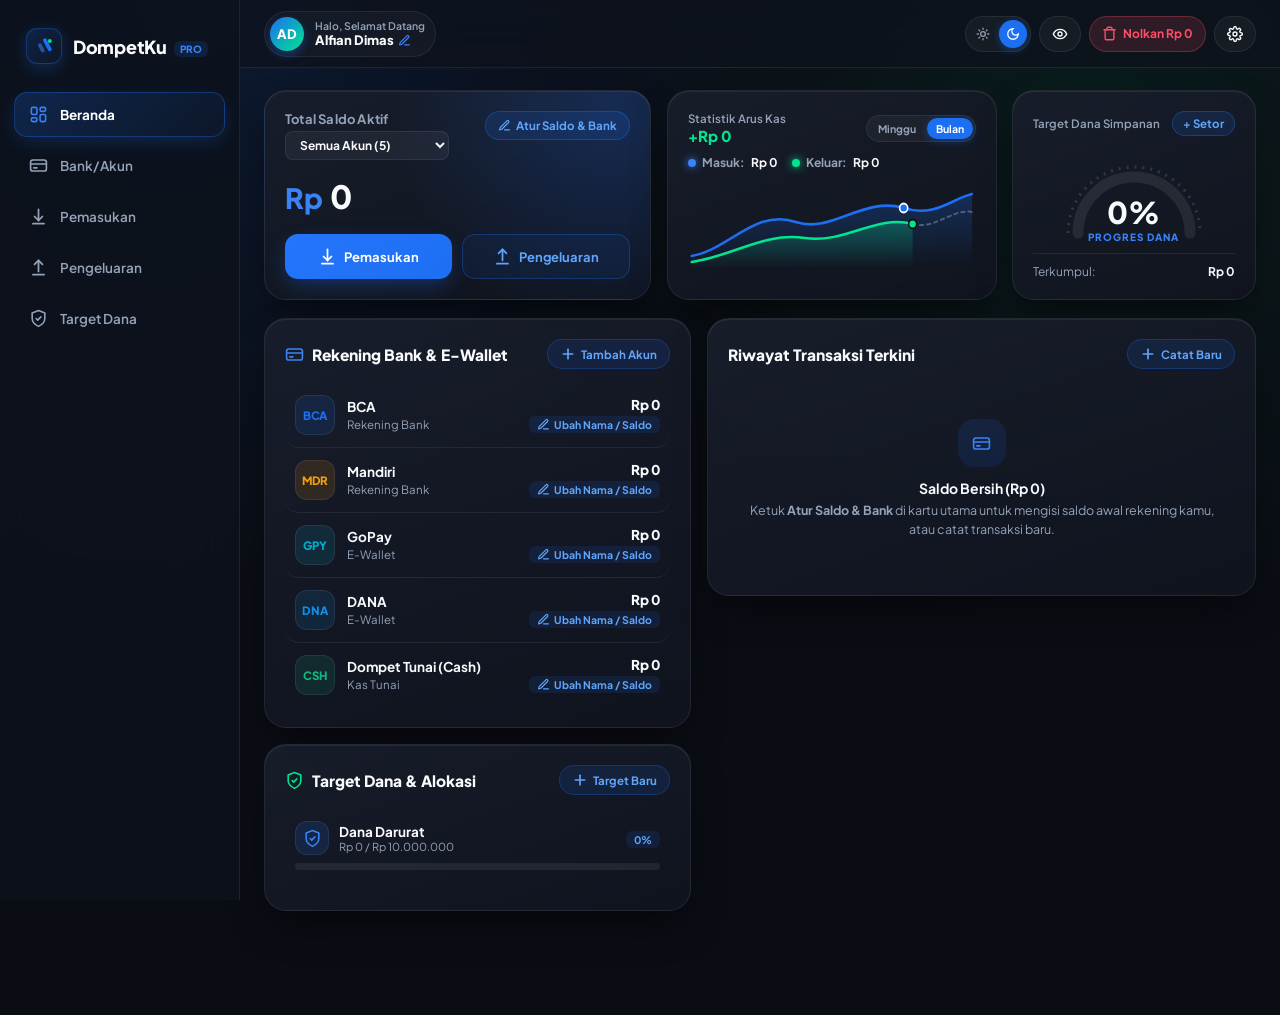
==== commit 1e630db5: "Deploy index.html v5" ====
--- a/index.html
+++ b/index.html
@@ -1,34 +1,64 @@
 <!DOCTYPE html>
-<html lang="id">
+<html lang="id" data-theme="dark">
 <head>
   <meta charset="UTF-8" />
   <meta name="viewport" content="width=device-width, initial-scale=1.0, maximum-scale=1.0, user-scalable=no" />
-  <meta name="theme-color" content="#0E314A" />
+  <meta name="theme-color" content="#0B0E14" />
   <meta name="apple-mobile-web-app-capable" content="yes" />
   <meta name="apple-mobile-web-app-status-bar-style" content="black-translucent" />
   <meta name="apple-mobile-web-app-title" content="DompetKu" />
   <link rel="manifest" href="./manifest.json" />
   <link rel="icon" type="image/svg+xml" href="./icon.svg" />
   <link rel="apple-touch-icon" href="./icon.svg" />
-  <title>DompetKu — Pengatur Keuangan Pribadi</title>
+  <title>DompetKu Pro — Smart Personal Finance</title>
   <link rel="preconnect" href="https://fonts.googleapis.com">
   <link rel="preconnect" href="https://fonts.gstatic.com" crossorigin>
   <link href="https://fonts.googleapis.com/css2?family=Plus+Jakarta+Sans:wght@400;500;600;700;800&display=swap" rel="stylesheet">
   <style>
     :root {
-      --navy-top: #133955;
-      --navy-bottom: #0B253A;
-      --green: #8CC63F;
-      --green-dark: #5C9E23;
-      --blue: #2563EB;
-      --bg: #F1F5F9;
-      --card: #FFFFFF;
-      --text: #0F2942;
-      --muted: #64748B;
-      --border: #E2E8F0;
+      --bg-main: #0A0D14;
+      --bg-elevated: #121621;
+      --card-bg: linear-gradient(160deg, rgba(25, 30, 44, 0.92) 0%, rgba(16, 20, 30, 0.96) 100%);
+      --card-solid: #151A26;
+      --card-hover: rgba(32, 39, 56, 0.95);
+      --glass-border: rgba(255, 255, 255, 0.075);
+      --glass-highlight: rgba(255, 255, 255, 0.14);
+      --text-main: #F8FAFC;
+      --text-sub: #94A3B8;
+      --text-muted: #64748B;
+      --blue: #1D6FF2;
+      --blue-light: #3B82F6;
+      --blue-glow: rgba(29, 111, 242, 0.38);
+      --emerald: #00E58F;
+      --emerald-soft: rgba(0, 229, 143, 0.14);
+      --danger: #FF4D6A;
+      --danger-soft: rgba(255, 77, 106, 0.14);
+      --warning: #F59E0B;
+      --input-bg: rgba(11, 14, 21, 0.75);
+      --shadow-card: 0 18px 40px -12px rgba(0, 0, 0, 0.65), inset 0 1px 0 rgba(255, 255, 255, 0.07);
+      --ease-spring: cubic-bezier(0.16, 1, 0.3, 1);
+    }
+
+    html[data-theme="light"] {
+      --bg-main: #F1F5F9;
+      --bg-elevated: #FFFFFF;
+      --card-bg: linear-gradient(160deg, #FFFFFF 0%, #F8FAFC 100%);
+      --card-solid: #FFFFFF;
+      --card-hover: #F1F5F9;
+      --glass-border: rgba(15, 23, 42, 0.08);
+      --glass-highlight: rgba(15, 23, 42, 0.15);
+      --text-main: #0F172A;
+      --text-sub: #475569;
+      --text-muted: #64748B;
+      --blue: #1D6FF2;
+      --blue-light: #2563EB;
+      --blue-glow: rgba(29, 111, 242, 0.25);
+      --emerald: #059669;
+      --emerald-soft: rgba(16, 185, 129, 0.12);
       --danger: #E11D48;
-      --warning: #F59E0B;
-      --shadow: 0 4px 14px rgba(15, 41, 66, 0.06);
+      --danger-soft: rgba(225, 29, 72, 0.1);
+      --input-bg: #F8FAFC;
+      --shadow-card: 0 12px 28px -8px rgba(15, 23, 42, 0.07);
     }
 
     * {
@@ -40,39 +70,81 @@
     }
 
     body {
-      background: var(--bg);
-      color: var(--text);
+      background-color: var(--bg-main);
+      background-image:
+        radial-gradient(circle at 15% 0%, rgba(29, 111, 242, 0.13), transparent 42%),
+        radial-gradient(circle at 85% 15%, rgba(0, 229, 143, 0.07), transparent 38%);
+      background-attachment: fixed;
+      color: var(--text-main);
       min-height: 100vh;
       display: flex;
       overflow-x: hidden;
-    }
-
-    /* Toast notification */
+      transition: background-color 0.35s var(--ease-spring), color 0.35s var(--ease-spring);
+    }
+
+    svg {
+      display: block;
+      flex-shrink: 0;
+    }
+
+    /* Smooth Keyframes */
+    @keyframes fadeUpSpring {
+      0% { opacity: 0; transform: translateY(14px) scale(0.985); }
+      100% { opacity: 1; transform: translateY(0) scale(1); }
+    }
+    @keyframes drawLine {
+      0% { stroke-dashoffset: 900; }
+      100% { stroke-dashoffset: 0; }
+    }
+    @keyframes pulseDot {
+      0%, 100% { transform: scale(1); opacity: 1; }
+      50% { transform: scale(1.35); opacity: 0.65; }
+    }
+
+    .anim-in {
+      animation: fadeUpSpring 0.48s var(--ease-spring) both;
+    }
+    .d-1 { animation-delay: 0.04s; }
+    .d-2 { animation-delay: 0.08s; }
+    .d-3 { animation-delay: 0.12s; }
+    .d-4 { animation-delay: 0.16s; }
+
+    /* Toast */
     .toast {
       position: fixed;
-      top: 16px;
+      top: 18px;
       left: 50%;
-      transform: translateX(-50%) translateY(-100px);
-      background: #0F2942;
+      transform: translateX(-50%) translateY(-100px) scale(0.9);
+      background: rgba(20, 25, 38, 0.94);
+      backdrop-filter: blur(14px);
+      -webkit-backdrop-filter: blur(14px);
       color: #fff;
+      border: 1px solid rgba(255, 255, 255, 0.14);
       padding: 11px 20px;
       border-radius: 99px;
       font-size: 13px;
       font-weight: 700;
       z-index: 999;
-      box-shadow: 0 10px 25px rgba(0,0,0,0.25);
-      transition: transform 0.25s ease;
+      box-shadow: 0 14px 35px rgba(0, 0, 0, 0.45);
+      transition: transform 0.38s var(--ease-spring), opacity 0.3s ease;
+      opacity: 0;
       white-space: nowrap;
+      display: flex;
+      align-items: center;
+      gap: 8px;
     }
     .toast.show {
-      transform: translateX(-50%) translateY(0);
-    }
-
-    /* ==================== SIDEBAR (DESKTOP) & BOTTOM NAV (MOBILE) ==================== */
+      transform: translateX(-50%) translateY(0) scale(1);
+      opacity: 1;
+    }
+
+    /* ==================== SIDEBAR / NAVIGATION ==================== */
     .sidebar {
-      width: 230px;
-      background: linear-gradient(180deg, var(--navy-top) 0%, var(--navy-bottom) 100%);
-      color: #fff;
+      width: 240px;
+      background: rgba(14, 18, 28, 0.85);
+      backdrop-filter: blur(20px);
+      -webkit-backdrop-filter: blur(20px);
+      border-right: 1px solid var(--glass-border);
       position: fixed;
       top: 0;
       bottom: 0;
@@ -80,63 +152,95 @@
       z-index: 40;
       display: flex;
       flex-direction: column;
-      padding: 20px 12px;
+      padding: 24px 14px;
+      transition: background 0.3s ease;
+    }
+    html[data-theme="light"] .sidebar {
+      background: rgba(255, 255, 255, 0.9);
     }
 
     .brand {
       display: flex;
       align-items: center;
-      gap: 10px;
-      padding: 4px 10px 24px;
-    }
-    .brand-icon {
+      gap: 11px;
+      padding: 4px 12px 28px;
+    }
+    .brand-logo {
       width: 36px;
       height: 36px;
-      border-radius: 50%;
-      background: #fff;
+      border-radius: 11px;
+      background: linear-gradient(135deg, rgba(29, 111, 242, 0.2), rgba(29, 111, 242, 0.05));
+      border: 1px solid rgba(29, 111, 242, 0.35);
       display: flex;
       align-items: center;
       justify-content: center;
-      font-size: 18px;
+      box-shadow: 0 4px 15px rgba(29, 111, 242, 0.25);
     }
     .brand-text {
       font-size: 18px;
       font-weight: 800;
-      letter-spacing: 1.5px;
+      letter-spacing: -0.3px;
+      color: var(--text-main);
+    }
+    .brand-pro {
+      font-size: 10px;
+      font-weight: 800;
+      color: var(--blue-light);
+      background: rgba(29, 111, 242, 0.14);
+      padding: 2px 6px;
+      border-radius: 6px;
+      margin-left: 4px;
+      vertical-align: middle;
     }
 
     .nav-list {
       display: flex;
       flex-direction: column;
-      gap: 4px;
+      gap: 6px;
     }
     .nav-btn {
-      border: none;
+      border: 1px solid transparent;
       background: transparent;
-      color: rgba(255, 255, 255, 0.72);
+      color: var(--text-sub);
       display: flex;
       align-items: center;
       gap: 12px;
       padding: 12px 14px;
-      border-radius: 10px;
+      border-radius: 13px;
       font-size: 13.5px;
       font-weight: 600;
       cursor: pointer;
       text-align: left;
+      transition: all 0.24s var(--ease-spring);
+    }
+    .nav-btn:hover {
+      color: var(--text-main);
+      background: rgba(255, 255, 255, 0.04);
+    }
+    .nav-btn:active {
+      transform: scale(0.96);
     }
     .nav-btn.active {
-      background: rgba(140, 198, 63, 0.2);
-      color: var(--green);
-      font-weight: 800;
-    }
-    .nav-icon {
-      font-size: 18px;
-      line-height: 1;
-    }
-
-    /* ==================== MAIN CONTENT ==================== */
+      background: linear-gradient(135deg, rgba(29, 111, 242, 0.22) 0%, rgba(29, 111, 242, 0.06) 100%);
+      border-color: rgba(29, 111, 242, 0.35);
+      color: #fff;
+      font-weight: 700;
+      box-shadow: 0 6px 20px -4px rgba(29, 111, 242, 0.28);
+    }
+    html[data-theme="light"] .nav-btn.active {
+      background: var(--blue);
+      color: #fff;
+    }
+    .nav-btn.active svg {
+      color: var(--blue-light);
+    }
+    html[data-theme="light"] .nav-btn.active svg {
+      color: #fff;
+    }
+
+    /* ==================== MAIN & TOPBAR ==================== */
     .main {
-      margin-left: 230px;
+      margin-left: 240px;
       flex: 1;
       min-width: 0;
       display: flex;
@@ -144,10 +248,12 @@
     }
 
     .topbar {
-      height: 60px;
-      background: var(--card);
-      border-bottom: 1px solid var(--border);
-      padding: 0 20px;
+      height: 68px;
+      background: rgba(14, 18, 28, 0.72);
+      backdrop-filter: blur(18px);
+      -webkit-backdrop-filter: blur(18px);
+      border-bottom: 1px solid var(--glass-border);
+      padding: 0 24px;
       display: flex;
       align-items: center;
       justify-content: space-between;
@@ -155,48 +261,92 @@
       top: 0;
       z-index: 30;
     }
+    html[data-theme="light"] .topbar {
+      background: rgba(255, 255, 255, 0.82);
+    }
+
     .user-chip {
       display: flex;
       align-items: center;
-      gap: 10px;
+      gap: 11px;
       cursor: pointer;
-      padding: 4px 8px 4px 4px;
-      border-radius: 12px;
+      padding: 5px 10px 5px 5px;
+      border-radius: 99px;
+      border: 1px solid var(--glass-border);
+      background: rgba(255, 255, 255, 0.03);
+      text-align: left;
+      transition: all 0.22s var(--ease-spring);
+    }
+    .user-chip:hover {
+      border-color: var(--glass-highlight);
+      transform: translateY(-1px);
+    }
+    .user-avatar {
+      width: 34px;
+      height: 34px;
+      border-radius: 50%;
+      background: linear-gradient(135deg, #1D6FF2, #00E58F);
+      color: #fff;
+      display: flex;
+      align-items: center;
+      justify-content: center;
+      font-weight: 800;
+      font-size: 13px;
+      box-shadow: 0 4px 10px rgba(29, 111, 242, 0.35);
+    }
+    .user-greeting {
+      font-size: 10.5px;
+      color: var(--text-sub);
+      font-weight: 600;
+    }
+    .user-name {
+      font-size: 13px;
+      font-weight: 800;
+      color: var(--text-main);
+      display: flex;
+      align-items: center;
+      gap: 4px;
+    }
+
+    .topbar-actions {
+      display: flex;
+      align-items: center;
+      gap: 8px;
+    }
+
+    /* FinPro Theme Switcher Pill */
+    .theme-pill {
+      display: inline-flex;
+      align-items: center;
+      background: rgba(255, 255, 255, 0.04);
+      border: 1px solid var(--glass-border);
+      border-radius: 99px;
+      padding: 3px;
+      gap: 2px;
+    }
+    .theme-pill-btn {
+      width: 28px;
+      height: 28px;
+      border-radius: 50%;
       border: none;
       background: transparent;
-      text-align: left;
-    }
-    .user-avatar {
-      width: 36px;
-      height: 36px;
-      border-radius: 50%;
-      background: #ECF6DF;
-      border: 1.5px solid #B7DC82;
+      color: var(--text-sub);
       display: flex;
       align-items: center;
       justify-content: center;
-      font-size: 16px;
-    }
-    .user-name {
-      font-size: 14px;
-      font-weight: 800;
-      color: var(--text);
-    }
-    .user-sub {
-      font-size: 11px;
-      color: var(--blue);
-      font-weight: 700;
-    }
-
-    .topbar-actions {
-      display: flex;
-      align-items: center;
-      gap: 8px;
-    }
+      cursor: pointer;
+      transition: all 0.22s var(--ease-spring);
+    }
+    .theme-pill-btn.active {
+      background: var(--blue);
+      color: #fff;
+      box-shadow: 0 2px 8px var(--blue-glow);
+    }
+
     .top-btn {
-      border: 1px solid var(--border);
-      background: #F8FAFC;
-      color: var(--text);
+      border: 1px solid var(--glass-border);
+      background: rgba(255, 255, 255, 0.04);
+      color: var(--text-main);
       height: 36px;
       padding: 0 12px;
       border-radius: 99px;
@@ -205,181 +355,360 @@
       cursor: pointer;
       display: inline-flex;
       align-items: center;
-      gap: 5px;
+      gap: 6px;
+      transition: all 0.22s var(--ease-spring);
+    }
+    .top-btn:hover {
+      border-color: var(--glass-highlight);
+      transform: translateY(-1px);
+    }
+    .top-btn:active {
+      transform: scale(0.95);
     }
     .top-btn.danger {
-      border-color: #FECDD3;
-      background: #FFF1F2;
+      border-color: rgba(255, 77, 106, 0.28);
+      background: var(--danger-soft);
       color: var(--danger);
     }
 
     .container {
-      padding: 18px 20px 96px;
-      max-width: 1220px;
+      padding: 22px 24px 104px;
+      max-width: 1240px;
       width: 100%;
       margin: 0 auto;
     }
 
-    /* ==================== TOP SUMMARY CARDS ==================== */
-    .summary-grid {
+    /* ==================== FINPRO CARDS & DASHBOARD GRID ==================== */
+    .finpro-top-grid {
       display: grid;
-      grid-template-columns: 1.35fr 1fr 1fr;
-      gap: 14px;
-      margin-bottom: 20px;
-    }
-
-    .hero-card {
-      background: linear-gradient(125deg, #7BB642 0%, #3E885B 40%, #164B68 80%, #0E314A 100%);
-      border-radius: 16px;
-      padding: 18px;
-      color: #fff;
-      box-shadow: 0 8px 20px rgba(14, 49, 74, 0.16);
+      grid-template-columns: 1.35fr 1.15fr 0.85fr;
+      gap: 16px;
+      margin-bottom: 18px;
+    }
+
+    .f-card {
+      background: var(--card-bg);
+      border: 1px solid var(--glass-border);
+      border-radius: 22px;
+      padding: 20px;
+      box-shadow: var(--shadow-card);
+      position: relative;
+      overflow: hidden;
+      transition: transform 0.28s var(--ease-spring), border-color 0.28s ease;
+    }
+    .f-card:hover {
+      border-color: var(--glass-highlight);
+    }
+
+    /* Card 1: Total Balance (FinPro Top-Center Widget Style) */
+    .balance-card {
       display: flex;
       flex-direction: column;
       justify-content: space-between;
-    }
-    .hero-top {
-      display: flex;
-      align-items: center;
+      background:
+        radial-gradient(circle at 90% 10%, rgba(29, 111, 242, 0.22), transparent 55%),
+        var(--card-bg);
+    }
+    .bal-header {
+      display: flex;
+      align-items: flex-start;
       justify-content: space-between;
-      font-size: 12.5px;
+      gap: 10px;
+    }
+    .bal-label {
+      font-size: 13px;
       font-weight: 700;
-    }
-    .pill-btn {
-      background: rgba(255, 255, 255, 0.22);
-      border: 1px solid rgba(255, 255, 255, 0.4);
+      color: var(--text-sub);
+      letter-spacing: 0.2px;
+    }
+    .bank-filter-select {
+      margin-top: 4px;
+      background: rgba(255, 255, 255, 0.05);
+      border: 1px solid var(--glass-border);
+      color: var(--text-main);
+      font-size: 12px;
+      font-weight: 700;
+      padding: 5px 10px;
+      border-radius: 8px;
+      outline: none;
+      cursor: pointer;
+    }
+    .bank-filter-select option {
+      background: #151A26;
       color: #fff;
-      padding: 5px 11px;
+    }
+    .pill-edit-btn {
+      background: rgba(29, 111, 242, 0.14);
+      border: 1px solid rgba(29, 111, 242, 0.35);
+      color: #60A5FA;
+      padding: 6px 12px;
       border-radius: 99px;
       font-size: 11.5px;
+      font-weight: 700;
+      cursor: pointer;
+      display: inline-flex;
+      align-items: center;
+      gap: 5px;
+      transition: all 0.22s var(--ease-spring);
+    }
+    html[data-theme="light"] .pill-edit-btn {
+      color: var(--blue);
+    }
+    .pill-edit-btn:hover {
+      background: var(--blue);
+      color: #fff;
+      transform: translateY(-1px);
+    }
+
+    .bal-amount-wrap {
+      margin: 16px 0 18px;
+      cursor: pointer;
+    }
+    .bal-currency {
+      color: var(--blue-light);
       font-weight: 800;
+      font-size: 28px;
+      margin-right: 4px;
+    }
+    .bal-digits {
+      font-size: 32px;
+      font-weight: 800;
+      letter-spacing: -0.8px;
+      color: var(--text-main);
+    }
+
+    .bal-actions {
+      display: grid;
+      grid-template-columns: 1fr 1fr;
+      gap: 10px;
+    }
+    .btn-finpro-primary {
+      border: none;
+      background: linear-gradient(135deg, #2575FC 0%, #1D6FF2 100%);
+      color: #fff;
+      padding: 12px 14px;
+      border-radius: 13px;
+      font-size: 13px;
+      font-weight: 700;
       cursor: pointer;
-    }
-    .hero-balance {
-      font-size: 28px;
+      display: inline-flex;
+      align-items: center;
+      justify-content: center;
+      gap: 7px;
+      box-shadow: 0 8px 22px -4px var(--blue-glow);
+      transition: all 0.24s var(--ease-spring);
+    }
+    .btn-finpro-primary:hover {
+      transform: translateY(-2px);
+      box-shadow: 0 12px 26px -4px var(--blue-glow);
+    }
+    .btn-finpro-primary:active {
+      transform: scale(0.96);
+    }
+
+    .btn-finpro-secondary {
+      border: 1px solid rgba(29, 111, 242, 0.32);
+      background: rgba(29, 111, 242, 0.08);
+      color: #60A5FA;
+      padding: 12px 14px;
+      border-radius: 13px;
+      font-size: 13px;
+      font-weight: 700;
+      cursor: pointer;
+      display: inline-flex;
+      align-items: center;
+      justify-content: center;
+      gap: 7px;
+      transition: all 0.24s var(--ease-spring);
+    }
+    html[data-theme="light"] .btn-finpro-secondary {
+      color: var(--blue);
+    }
+    .btn-finpro-secondary:hover {
+      background: rgba(29, 111, 242, 0.16);
+      transform: translateY(-2px);
+    }
+    .btn-finpro-secondary:active {
+      transform: scale(0.96);
+    }
+
+    /* Card 2: Cashflow & Smooth Spline Chart */
+    .card-head-row {
+      display: flex;
+      align-items: center;
+      justify-content: space-between;
+      margin-bottom: 10px;
+    }
+    .card-subtitle {
+      font-size: 11.5px;
+      font-weight: 600;
+      color: var(--text-sub);
+    }
+    .card-main-title {
+      font-size: 15px;
       font-weight: 800;
-      margin: 10px 0 14px;
-      letter-spacing: -0.5px;
-    }
-    .hero-btn-row {
-      display: flex;
-      gap: 8px;
-    }
-    .hero-btn {
-      flex: 1;
+      color: var(--text-main);
+    }
+    .period-pills {
+      display: inline-flex;
+      background: rgba(255, 255, 255, 0.04);
+      border: 1px solid var(--glass-border);
+      border-radius: 99px;
+      padding: 2px;
+      gap: 2px;
+    }
+    .period-pill {
       border: none;
-      padding: 11px 12px;
-      border-radius: 10px;
-      font-size: 13px;
-      font-weight: 800;
+      background: transparent;
+      color: var(--text-sub);
+      font-size: 10.5px;
+      font-weight: 700;
+      padding: 4px 9px;
+      border-radius: 99px;
       cursor: pointer;
-      display: flex;
-      align-items: center;
-      justify-content: center;
-      gap: 5px;
-    }
-    .hero-btn.in {
-      background: var(--green);
+      transition: all 0.2s var(--ease-spring);
+    }
+    .period-pill.active {
+      background: var(--blue);
       color: #fff;
-    }
-    .hero-btn.out {
-      background: rgba(255, 255, 255, 0.18);
-      color: #fff;
-      border: 1px solid rgba(255, 255, 255, 0.3);
-    }
-    .hero-footer {
-      border-top: 1px solid rgba(255, 255, 255, 0.2);
-      margin-top: 14px;
-      padding-top: 10px;
-      display: flex;
-      justify-content: space-between;
-      font-size: 12px;
-      font-weight: 600;
-    }
-
-    .stat-card {
-      background: var(--card);
-      border-radius: 16px;
-      padding: 16px 18px;
-      box-shadow: var(--shadow);
-      border: 1px solid var(--border);
-      display: flex;
-      flex-direction: column;
-      justify-content: space-between;
-    }
-    .stat-head {
-      display: flex;
-      justify-content: space-between;
-      align-items: center;
-      font-size: 12.5px;
-      font-weight: 700;
-      color: var(--muted);
-    }
-    .stat-val {
-      font-size: 21px;
-      font-weight: 800;
-      color: var(--text);
+      box-shadow: 0 2px 8px var(--blue-glow);
+    }
+
+    .cashflow-mini-stats {
+      display: flex;
+      gap: 14px;
       margin: 8px 0 10px;
-      padding-bottom: 10px;
-      border-bottom: 1px solid var(--border);
-    }
-    .stat-sub {
-      display: flex;
-      justify-content: space-between;
+      flex-wrap: wrap;
+    }
+    .cf-pill {
+      display: flex;
+      align-items: center;
+      gap: 6px;
       font-size: 12px;
       font-weight: 700;
-      gap: 8px;
-      flex-wrap: wrap;
-    }
-    .stat-link {
-      background: none;
-      border: none;
-      color: var(--blue);
-      font-size: 12.5px;
+    }
+    .cf-dot {
+      width: 8px;
+      height: 8px;
+      border-radius: 50%;
+    }
+
+    .spline-svg {
+      width: 100%;
+      height: 92px;
+      overflow: visible;
+    }
+    .spline-path {
+      stroke-dasharray: 900;
+      stroke-dashoffset: 0;
+      animation: drawLine 1.1s var(--ease-spring) forwards;
+    }
+
+    /* Card 3: Radial Score / Target Tabungan Gauge */
+    .gauge-card {
+      display: flex;
+      flex-direction: column;
+      align-items: center;
+      justify-content: space-between;
+      text-align: center;
+    }
+    .gauge-wrap {
+      position: relative;
+      width: 160px;
+      height: 105px;
+      display: flex;
+      align-items: flex-end;
+      justify-content: center;
+      margin: 4px 0;
+    }
+    .gauge-score-text {
+      position: absolute;
+      bottom: 4px;
+      left: 0;
+      right: 0;
+      text-align: center;
+    }
+    .gauge-num {
+      font-size: 30px;
       font-weight: 800;
-      cursor: pointer;
-      text-align: right;
-      margin-top: 10px;
-    }
-
-    /* ==================== CONTENT LAYOUT ==================== */
-    .section-title {
-      font-size: 15px;
+      color: var(--text-main);
+      line-height: 1;
+    }
+    .gauge-caption {
+      font-size: 10px;
       font-weight: 800;
-      color: var(--text);
-      margin-bottom: 12px;
-      display: flex;
-      align-items: center;
-      justify-content: space-between;
-    }
+      letter-spacing: 1px;
+      color: var(--blue-light);
+      text-transform: uppercase;
+      margin-top: 4px;
+    }
+
+    /* ==================== LOWER TWO-COLUMN LAYOUT ==================== */
     .two-col {
       display: grid;
-      grid-template-columns: 1.35fr 1fr;
+      grid-template-columns: 1.05fr 1.35fr;
       gap: 16px;
       align-items: start;
     }
-    .card-box {
-      background: var(--card);
-      border-radius: 16px;
-      padding: 16px;
-      box-shadow: var(--shadow);
-      border: 1px solid var(--border);
-      margin-bottom: 16px;
-    }
-
-    /* Item Row */
+
+    .section-head {
+      display: flex;
+      align-items: center;
+      justify-content: space-between;
+      margin-bottom: 14px;
+    }
+    .section-title {
+      font-size: 15.5px;
+      font-weight: 800;
+      color: var(--text-main);
+      display: flex;
+      align-items: center;
+      gap: 8px;
+    }
+    .link-action {
+      background: rgba(29, 111, 242, 0.12);
+      border: 1px solid rgba(29, 111, 242, 0.28);
+      color: #60A5FA;
+      padding: 6px 12px;
+      border-radius: 99px;
+      font-size: 11.5px;
+      font-weight: 700;
+      cursor: pointer;
+      display: inline-flex;
+      align-items: center;
+      gap: 5px;
+      transition: all 0.22s var(--ease-spring);
+    }
+    html[data-theme="light"] .link-action {
+      color: var(--blue);
+    }
+    .link-action:hover {
+      background: var(--blue);
+      color: #fff;
+      transform: translateY(-1px);
+    }
+
+    /* Item Rows (Wallets & Transactions) */
     .item-row {
       display: flex;
       align-items: center;
       justify-content: space-between;
-      padding: 11px 6px;
-      border-bottom: 1px solid var(--border);
-      gap: 10px;
+      padding: 12px 10px;
+      border-bottom: 1px solid var(--glass-border);
+      gap: 12px;
       cursor: pointer;
-      border-radius: 10px;
-    }
-    .item-row:hover, .item-row:active {
-      background: #F8FAFC;
+      border-radius: 14px;
+      transition: all 0.22s var(--ease-spring);
+    }
+    .item-row:hover {
+      background: rgba(255, 255, 255, 0.035);
+      transform: translateX(3px);
+    }
+    html[data-theme="light"] .item-row:hover {
+      background: rgba(15, 23, 42, 0.035);
+    }
+    .item-row:active {
+      transform: scale(0.985);
     }
     .item-row:last-child {
       border-bottom: none;
@@ -387,19 +716,22 @@
     .item-left {
       display: flex;
       align-items: center;
-      gap: 11px;
+      gap: 12px;
       min-width: 0;
       flex: 1;
     }
-    .item-badge {
+    .icon-squircle {
       width: 40px;
       height: 40px;
       border-radius: 12px;
       display: flex;
       align-items: center;
       justify-content: center;
-      font-size: 19px;
       flex-shrink: 0;
+      font-weight: 800;
+      font-size: 11.5px;
+      letter-spacing: -0.3px;
+      border: 1px solid rgba(255, 255, 255, 0.08);
     }
     .item-info {
       min-width: 0;
@@ -407,15 +739,15 @@
     }
     .item-title {
       font-size: 13.5px;
-      font-weight: 800;
-      color: var(--text);
+      font-weight: 700;
+      color: var(--text-main);
       white-space: nowrap;
       overflow: hidden;
       text-overflow: ellipsis;
     }
     .item-meta {
       font-size: 11.5px;
-      color: var(--muted);
+      color: var(--text-sub);
       margin-top: 2px;
       white-space: nowrap;
       overflow: hidden;
@@ -429,94 +761,168 @@
       font-size: 13.5px;
       font-weight: 800;
     }
-    .edit-tag {
-      display: inline-block;
-      font-size: 11px;
-      font-weight: 800;
-      color: var(--blue);
-      background: #EFF6FF;
+    .edit-pill {
+      display: inline-flex;
+      align-items: center;
+      gap: 4px;
+      font-size: 10.5px;
+      font-weight: 700;
+      color: #60A5FA;
+      background: rgba(29, 111, 242, 0.12);
       padding: 2px 8px;
       border-radius: 6px;
       margin-top: 3px;
     }
-
+    html[data-theme="light"] .edit-pill {
+      color: var(--blue);
+    }
+
+    /* FinPro Transaction Table Header */
+    .tx-table-head {
+      display: grid;
+      grid-template-columns: 1.6fr 1fr 0.8fr 0.9fr;
+      padding: 6px 10px 10px;
+      border-bottom: 1px solid var(--glass-border);
+      font-size: 11px;
+      font-weight: 700;
+      color: var(--text-muted);
+      text-transform: uppercase;
+      letter-spacing: 0.4px;
+    }
+    .tx-grid-row {
+      display: grid;
+      grid-template-columns: 1.6fr 1fr 0.8fr 0.9fr;
+      align-items: center;
+      padding: 12px 10px;
+      border-bottom: 1px solid var(--glass-border);
+      border-radius: 13px;
+      cursor: pointer;
+      gap: 8px;
+      transition: all 0.22s var(--ease-spring);
+    }
+    .tx-grid-row:hover {
+      background: rgba(255, 255, 255, 0.04);
+      transform: translateX(3px);
+    }
+    .tx-grid-row:last-child {
+      border-bottom: none;
+    }
+
+    /* Progress Track (FinPro Glowing Bar) */
     .progress-track {
-      height: 8px;
-      background: #E2E8F0;
+      height: 7px;
+      background: rgba(255, 255, 255, 0.07);
       border-radius: 99px;
       overflow: hidden;
-      margin: 6px 0;
+      margin: 8px 0;
+    }
+    html[data-theme="light"] .progress-track {
+      background: #E2E8F0;
     }
     .progress-fill {
       height: 100%;
       border-radius: 99px;
-    }
-
-    /* ==================== MODAL ==================== */
+      background: linear-gradient(90deg, #1D6FF2 0%, #00E58F 100%);
+      box-shadow: 0 0 12px rgba(0, 229, 143, 0.45);
+      transition: width 0.6s var(--ease-spring);
+    }
+
+    /* ==================== SMOOTH SPRING MODAL ==================== */
     .modal-backdrop {
       position: fixed;
       inset: 0;
-      background: rgba(11, 37, 58, 0.6);
+      background: rgba(6, 9, 15, 0.72);
+      backdrop-filter: blur(14px);
+      -webkit-backdrop-filter: blur(14px);
       z-index: 100;
-      display: none;
+      display: flex;
       align-items: center;
       justify-content: center;
       padding: 14px;
+      opacity: 0;
+      pointer-events: none;
+      transition: opacity 0.28s var(--ease-spring);
     }
     .modal-backdrop.open {
-      display: flex;
+      opacity: 1;
+      pointer-events: auto;
     }
     .modal-box {
-      background: #fff;
+      background: var(--card-solid);
+      border: 1px solid var(--glass-highlight);
       width: 100%;
-      max-width: 460px;
-      border-radius: 20px;
-      padding: 18px;
+      max-width: 470px;
+      border-radius: 24px;
+      padding: 20px;
       max-height: 90vh;
       overflow-y: auto;
-      box-shadow: 0 20px 50px rgba(0, 0, 0, 0.3);
+      box-shadow: 0 25px 60px rgba(0, 0, 0, 0.65);
+      transform: translateY(24px) scale(0.96);
+      transition: transform 0.34s var(--ease-spring);
+    }
+    .modal-backdrop.open .modal-box {
+      transform: translateY(0) scale(1);
     }
     .modal-header {
       display: flex;
       align-items: center;
       justify-content: space-between;
-      padding-bottom: 12px;
-      margin-bottom: 12px;
-      border-bottom: 1px solid var(--border);
+      padding-bottom: 14px;
+      margin-bottom: 14px;
+      border-bottom: 1px solid var(--glass-border);
     }
     .modal-title {
-      font-size: 15.5px;
+      font-size: 16px;
       font-weight: 800;
+      color: var(--text-main);
+      display: flex;
+      align-items: center;
+      gap: 8px;
     }
     .close-btn {
       width: 32px;
       height: 32px;
       border-radius: 50%;
-      border: none;
-      background: #F1F5F9;
+      border: 1px solid var(--glass-border);
+      background: rgba(255, 255, 255, 0.05);
+      color: var(--text-main);
       font-weight: 800;
       cursor: pointer;
-      font-size: 15px;
-    }
+      display: flex;
+      align-items: center;
+      justify-content: center;
+      transition: all 0.2s ease;
+    }
+    .close-btn:hover {
+      background: var(--danger-soft);
+      color: var(--danger);
+    }
+
     .form-label {
       display: block;
       font-size: 12px;
       font-weight: 700;
-      color: var(--text);
+      color: var(--text-sub);
       margin: 12px 0 6px;
     }
     .form-control {
       width: 100%;
-      border: 1.5px solid var(--border);
-      border-radius: 10px;
-      padding: 11px 12px;
+      border: 1.5px solid var(--glass-border);
+      border-radius: 12px;
+      padding: 11px 13px;
       font-size: 14px;
-      color: var(--text);
+      color: var(--text-main);
       outline: none;
-      background: #fff;
+      background: var(--input-bg);
+      transition: border-color 0.2s ease, box-shadow 0.2s ease;
     }
     .form-control:focus {
       border-color: var(--blue);
+      box-shadow: 0 0 0 3px rgba(29, 111, 242, 0.2);
+    }
+    .form-control option {
+      background: var(--card-solid);
+      color: var(--text-main);
     }
 
     .chip-row {
@@ -526,18 +932,28 @@
       margin-top: 8px;
     }
     .chip-btn {
-      border: 1px solid var(--border);
-      background: #F8FAFC;
-      color: var(--text);
-      padding: 6px 10px;
+      border: 1px solid var(--glass-border);
+      background: rgba(255, 255, 255, 0.04);
+      color: var(--text-main);
+      padding: 7px 11px;
       border-radius: 99px;
       font-size: 11.5px;
       font-weight: 700;
       cursor: pointer;
+      transition: all 0.2s var(--ease-spring);
+    }
+    .chip-btn:hover {
+      border-color: var(--blue-light);
+    }
+    .chip-btn:active {
+      transform: scale(0.95);
     }
     .chip-btn.active {
-      background: #EFF6FF;
+      background: rgba(29, 111, 242, 0.2);
       border-color: var(--blue);
+      color: #60A5FA;
+    }
+    html[data-theme="light"] .chip-btn.active {
       color: var(--blue);
     }
 
@@ -545,102 +961,125 @@
       display: grid;
       grid-template-columns: repeat(4, 1fr);
       gap: 7px;
-      max-height: 220px;
+      max-height: 225px;
       overflow-y: auto;
       padding: 2px;
     }
     .cat-btn {
-      border: 1.5px solid var(--border);
-      background: #F8FAFC;
-      border-radius: 10px;
-      padding: 8px 4px;
+      border: 1.5px solid var(--glass-border);
+      background: rgba(255, 255, 255, 0.025);
+      border-radius: 12px;
+      padding: 9px 4px;
       cursor: pointer;
       display: flex;
       flex-direction: column;
       align-items: center;
       justify-content: center;
-      gap: 4px;
+      gap: 6px;
       font-size: 10.5px;
       font-weight: 700;
-      color: var(--text);
+      color: var(--text-sub);
       text-align: center;
-      min-height: 60px;
+      min-height: 66px;
+      transition: all 0.2s var(--ease-spring);
+    }
+    .cat-btn:active {
+      transform: scale(0.95);
     }
     .cat-btn.selected {
       border-color: var(--blue);
-      background: #EFF6FF;
-      color: var(--blue);
+      background: rgba(29, 111, 242, 0.16);
+      color: var(--text-main);
+      box-shadow: 0 4px 14px rgba(29, 111, 242, 0.22);
     }
 
     .preset-grid {
       display: grid;
       grid-template-columns: repeat(3, 1fr);
-      gap: 6px;
-      max-height: 165px;
+      gap: 7px;
+      max-height: 170px;
       overflow-y: auto;
       padding: 2px;
     }
     .preset-btn {
-      border: 1.5px solid var(--border);
-      background: #F8FAFC;
-      border-radius: 9px;
-      padding: 8px 6px;
+      border: 1.5px solid var(--glass-border);
+      background: rgba(255, 255, 255, 0.03);
+      border-radius: 11px;
+      padding: 8px 8px;
       font-size: 11.5px;
       font-weight: 700;
-      color: var(--text);
+      color: var(--text-main);
       cursor: pointer;
       display: flex;
       align-items: center;
-      gap: 5px;
+      gap: 7px;
       text-align: left;
+      transition: all 0.2s var(--ease-spring);
+    }
+    .preset-btn:active {
+      transform: scale(0.95);
     }
     .preset-btn.selected {
       border-color: var(--blue);
-      background: #EFF6FF;
-      color: var(--blue);
+      background: rgba(29, 111, 242, 0.18);
+      box-shadow: 0 4px 12px rgba(29, 111, 242, 0.2);
     }
 
     .btn-submit {
       width: 100%;
       border: none;
-      border-radius: 12px;
-      padding: 13px;
+      border-radius: 14px;
+      padding: 13.5px;
       font-size: 14px;
       font-weight: 800;
       color: #fff;
-      background: var(--green);
+      background: linear-gradient(135deg, #2575FC 0%, #1D6FF2 100%);
+      box-shadow: 0 8px 24px -4px var(--blue-glow);
       cursor: pointer;
-      margin-top: 14px;
+      margin-top: 16px;
+      transition: all 0.24s var(--ease-spring);
+    }
+    .btn-submit:hover {
+      transform: translateY(-1px);
+    }
+    .btn-submit:active {
+      transform: scale(0.97);
     }
     .btn-danger {
       width: 100%;
-      border: none;
-      border-radius: 12px;
+      border: 1px solid rgba(255, 77, 106, 0.35);
+      border-radius: 14px;
       padding: 12px;
       font-size: 13.5px;
       font-weight: 800;
-      color: #fff;
-      background: var(--danger);
+      color: var(--danger);
+      background: var(--danger-soft);
       cursor: pointer;
       margin-top: 8px;
-    }
-
-    @media (max-width: 960px) {
-      .summary-grid { grid-template-columns: 1fr; }
+      transition: all 0.22s var(--ease-spring);
+    }
+    .btn-danger:active {
+      transform: scale(0.97);
+    }
+
+    @media (max-width: 1024px) {
+      .finpro-top-grid { grid-template-columns: 1fr; }
       .two-col { grid-template-columns: 1fr; }
     }
 
     @media (max-width: 768px) {
       .sidebar {
         width: 100%;
-        height: 62px;
+        height: 66px;
         top: auto;
         bottom: 0;
         left: 0;
         right: 0;
         flex-direction: row;
-        padding: 4px 6px;
-        box-shadow: 0 -4px 14px rgba(0, 0, 0, 0.12);
+        padding: 6px 8px;
+        border-right: none;
+        border-top: 1px solid var(--glass-border);
+        box-shadow: 0 -10px 30px rgba(0, 0, 0, 0.45);
       }
       .brand { display: none; }
       .nav-list {
@@ -648,88 +1087,108 @@
         width: 100%;
         justify-content: space-around;
         align-items: center;
-        gap: 2px;
+        gap: 4px;
       }
       .nav-btn {
         flex: 1;
         flex-direction: column;
         justify-content: center;
         align-items: center;
-        padding: 5px 2px;
-        gap: 2px;
+        padding: 6px 2px;
+        gap: 4px;
         font-size: 10.5px;
-        border-radius: 8px;
+        border-radius: 12px;
         text-align: center;
       }
-      .nav-icon { font-size: 18px; }
       .main { margin-left: 0; }
-      .topbar { padding: 0 12px; height: 56px; }
-      .container { padding: 12px 12px 84px; }
-      .hero-balance { font-size: 25px; }
+      .topbar { padding: 0 12px; height: 60px; }
+      .container { padding: 14px 12px 92px; }
+      .bal-digits { font-size: 27px; }
+      .bal-currency { font-size: 23px; }
+      .tx-table-head { display: none; }
+      .tx-grid-row {
+        display: flex;
+        justify-content: space-between;
+      }
       .modal-backdrop { align-items: flex-end; padding: 0; }
       .modal-box {
         max-width: 100%;
         border-bottom-left-radius: 0;
         border-bottom-right-radius: 0;
-        padding: 16px 14px 26px;
+        padding: 18px 15px 28px;
       }
     }
   </style>
 </head>
 <body>
 
-  <div class="toast" id="toastMsg">✅ Tersimpan!</div>
-
-  <!-- SIDEBAR / BOTTOM BAR -->
+  <div class="toast" id="toastMsg"></div>
+
+  <!-- SIDEBAR / BOTTOM NAVIGATION -->
   <aside class="sidebar">
     <div class="brand">
-      <div class="brand-icon">💰</div>
-      <span class="brand-text">DOMPETKU</span>
+      <div class="brand-logo" id="brandLogo"></div>
+      <div>
+        <span class="brand-text">DompetKu</span>
+        <span class="brand-pro">PRO</span>
+      </div>
     </div>
     <nav class="nav-list">
       <button type="button" class="nav-btn active" data-page="dashboard" onclick="navigate('dashboard')">
-        <span class="nav-icon">🏠</span>
+        <span class="nav-ico" data-ico="dashboard"></span>
         <span>Beranda</span>
       </button>
       <button type="button" class="nav-btn" data-page="wallets" onclick="navigate('wallets')">
-        <span class="nav-icon">🏦</span>
-        <span>Bank/Dompet</span>
+        <span class="nav-ico" data-ico="bank"></span>
+        <span>Bank/Akun</span>
       </button>
       <button type="button" class="nav-btn" data-page="income" onclick="navigate('income')">
-        <span class="nav-icon">📥</span>
-        <span>Masuk</span>
+        <span class="nav-ico" data-ico="income"></span>
+        <span>Pemasukan</span>
       </button>
       <button type="button" class="nav-btn" data-page="expense" onclick="navigate('expense')">
-        <span class="nav-icon">📤</span>
-        <span>Keluar</span>
+        <span class="nav-ico" data-ico="expense"></span>
+        <span>Pengeluaran</span>
       </button>
       <button type="button" class="nav-btn" data-page="savings" onclick="navigate('savings')">
-        <span class="nav-icon">🐷</span>
-        <span>Tabungan</span>
+        <span class="nav-ico" data-ico="vault"></span>
+        <span>Target Dana</span>
       </button>
     </nav>
   </aside>
 
-  <!-- MAIN AREA -->
+  <!-- MAIN CONTENT -->
   <div class="main">
     <header class="topbar">
       <button type="button" class="user-chip" onclick="openProfileModal()">
-        <div class="user-avatar">👤</div>
+        <div class="user-avatar" id="userAvatar">AD</div>
         <div>
-          <div class="user-name"><span id="userNameText">Alfian Dimas</span> ✏️</div>
-          <div class="user-sub">Ganti Nama</div>
+          <div class="user-greeting">Halo, Selamat Datang</div>
+          <div class="user-name">
+            <span id="userNameText">Alfian Dimas</span>
+            <span id="editUserIco" style="color:var(--blue-light);display:inline-flex;"></span>
+          </div>
         </div>
       </button>
 
       <div class="topbar-actions">
-        <button type="button" class="top-btn" onclick="hideBalance=!hideBalance;saveState();">
-          <span id="eyeIcon">👁️</span>
+        <!-- Theme Switcher Pill (Just like FinPro Screenshot) -->
+        <div class="theme-pill" title="Ganti Tema Gelap / Terang">
+          <button type="button" class="theme-pill-btn" id="themeLightBtn" onclick="setTheme('light')"></button>
+          <button type="button" class="theme-pill-btn active" id="themeDarkBtn" onclick="setTheme('dark')"></button>
+        </div>
+
+        <button type="button" class="top-btn" onclick="hideBalance=!hideBalance;saveState();" title="Sembunyikan/Tampilkan Angka">
+          <span id="eyeIcon"></span>
         </button>
+
         <button type="button" class="top-btn danger" onclick="resetAllToZero()">
-          🗑️ Nolkan Rp 0
+          <span id="resetIco"></span>
+          <span>Nolkan Rp 0</span>
         </button>
-        <button type="button" class="top-btn" onclick="openDataModal()">
-          ⚙️
+
+        <button type="button" class="top-btn" onclick="openDataModal()" title="Pengaturan Data">
+          <span id="settingsIco"></span>
         </button>
       </div>
     </header>
@@ -743,7 +1202,7 @@
   </div>
 
   <script>
-    // 1. Force unregister any old Service Worker & clear stale caches immediately
+    // Clear any stale Service Worker or old caches immediately
     if ('serviceWorker' in navigator) {
       navigator.serviceWorker.getRegistrations().then(regs => regs.forEach(r => r.unregister())).catch(() => {});
     }
@@ -751,96 +1210,149 @@
       caches.keys().then(keys => keys.forEach(k => caches.delete(k))).catch(() => {});
     }
 
+    /* ==================== PROFESSIONAL VECTOR SVG ICON SYSTEM ==================== */
+    const SVG_PATHS = {
+      finpro: `<svg width="20" height="20" viewBox="0 0 24 24" fill="none"><rect x="4" y="10" width="4.5" height="12" rx="2.25" transform="rotate(-28 4 10)" fill="#3B82F6" opacity="0.55"/><rect x="10" y="4" width="4.5" height="17" rx="2.25" transform="rotate(-28 10 4)" fill="#1D6FF2"/><circle cx="19" cy="6" r="2.3" fill="#00E58F"/></svg>`,
+      dashboard: `<svg width="19" height="19" viewBox="0 0 24 24" fill="none" stroke="currentColor" stroke-width="2" stroke-linecap="round" stroke-linejoin="round"><rect x="3" y="3" width="7" height="9" rx="2"/><rect x="14" y="3" width="7" height="5" rx="2"/><rect x="14" y="12" width="7" height="9" rx="2"/><rect x="3" y="16" width="7" height="5" rx="2"/></svg>`,
+      bank: `<svg width="19" height="19" viewBox="0 0 24 24" fill="none" stroke="currentColor" stroke-width="2" stroke-linecap="round" stroke-linejoin="round"><rect x="2" y="5" width="20" height="14" rx="3"/><line x1="2" y1="10" x2="22" y2="10"/><line x1="6" y1="15" x2="10" y2="15"/></svg>`,
+      income: `<svg width="19" height="19" viewBox="0 0 24 24" fill="none" stroke="currentColor" stroke-width="2.2" stroke-linecap="round" stroke-linejoin="round"><path d="M12 3v14"/><path d="m7 12 5 5 5-5"/><path d="M5 21h14"/></svg>`,
+      expense: `<svg width="19" height="19" viewBox="0 0 24 24" fill="none" stroke="currentColor" stroke-width="2.2" stroke-linecap="round" stroke-linejoin="round"><path d="M12 17V3"/><path d="m7 8 5-5 5 5"/><path d="M5 21h14"/></svg>`,
+      vault: `<svg width="19" height="19" viewBox="0 0 24 24" fill="none" stroke="currentColor" stroke-width="2" stroke-linecap="round" stroke-linejoin="round"><path d="M12 22s8-4 8-10V5l-8-3-8 3v7c0 6 8 10 8 10z"/><path d="m9 12 2 2 4-4"/></svg>`,
+      plus: `<svg width="16" height="16" viewBox="0 0 24 24" fill="none" stroke="currentColor" stroke-width="2.5" stroke-linecap="round"><line x1="12" y1="5" x2="12" y2="19"/><line x1="5" y1="12" x2="19" y2="12"/></svg>`,
+      minus: `<svg width="16" height="16" viewBox="0 0 24 24" fill="none" stroke="currentColor" stroke-width="2.5" stroke-linecap="round"><line x1="5" y1="12" x2="19" y2="12"/></svg>`,
+      edit: `<svg width="13" height="13" viewBox="0 0 24 24" fill="none" stroke="currentColor" stroke-width="2.2" stroke-linecap="round" stroke-linejoin="round"><path d="M12 20h9"/><path d="M16.5 3.5a2.12 2.12 0 0 1 3 3L7 19l-4 1 1-4Z"/></svg>`,
+      trash: `<svg width="15" height="15" viewBox="0 0 24 24" fill="none" stroke="currentColor" stroke-width="2.2" stroke-linecap="round" stroke-linejoin="round"><path d="M3 6h18"/><path d="M19 6v14c0 1-1 2-2 2H7c-1 0-2-1-2-2V6"/><path d="M8 6V4c0-1 1-2 2-2h4c1 0 2 1 2 2v2"/></svg>`,
+      eye: `<svg width="16" height="16" viewBox="0 0 24 24" fill="none" stroke="currentColor" stroke-width="2.1" stroke-linecap="round" stroke-linejoin="round"><path d="M2 12s3-7 10-7 10 7 10 7-3 7-10 7-10-7-10-7Z"/><circle cx="12" cy="12" r="3"/></svg>`,
+      eyeOff: `<svg width="16" height="16" viewBox="0 0 24 24" fill="none" stroke="currentColor" stroke-width="2.1" stroke-linecap="round" stroke-linejoin="round"><path d="M9.88 9.88a3 3 0 1 0 4.24 4.24"/><path d="M10.73 5.08A10.43 10.43 0 0 1 12 5c7 0 10 7 10 7a13.16 13.16 0 0 1-1.67 2.68"/><path d="M6.61 6.61A13.526 13.526 0 0 0 2 12s3 7 10 7a9.74 9.74 0 0 0 5.39-1.61"/><line x1="2" y1="2" x2="22" y2="22"/></svg>`,
+      sun: `<svg width="14" height="14" viewBox="0 0 24 24" fill="none" stroke="currentColor" stroke-width="2.2" stroke-linecap="round"><circle cx="12" cy="12" r="4"/><path d="M12 2v2M12 20v2M4.93 4.93l1.41 1.41M17.66 17.66l1.41 1.41M2 12h2M20 12h2M6.34 17.66l-1.41 1.41M19.07 4.93l-1.41 1.41"/></svg>`,
+      moon: `<svg width="14" height="14" viewBox="0 0 24 24" fill="none" stroke="currentColor" stroke-width="2.2" stroke-linecap="round"><path d="M12 3a6 6 0 0 0 9 9 9 9 0 1 1-9-9Z"/></svg>`,
+      settings: `<svg width="16" height="16" viewBox="0 0 24 24" fill="none" stroke="currentColor" stroke-width="2.1" stroke-linecap="round" stroke-linejoin="round"><circle cx="12" cy="12" r="3"/><path d="M19.4 15a1.65 1.65 0 0 0 .33 1.82l.06.06a2 2 0 0 1-2.83 2.83l-.06-.06a1.65 1.65 0 0 0-1.82-.33 1.65 1.65 0 0 0-1 1.51V21a2 2 0 0 1-4 0v-.09A1.65 1.65 0 0 0 9 19.4a1.65 1.65 0 0 0-1.82.33l-.06.06a2 2 0 0 1-2.83-2.83l.06-.06a1.65 1.65 0 0 0 .33-1.82 1.65 1.65 0 0 0-1.51-1H3a2 2 0 0 1 0-4h.09A1.65 1.65 0 0 0 4.6 9a1.65 1.65 0 0 0-.33-1.82l-.06-.06a2 2 0 0 1 2.83-2.83l.06.06a1.65 1.65 0 0 0 1.82.33H9a1.65 1.65 0 0 0 1-1.51V3a2 2 0 0 1 4 0v.09a1.65 1.65 0 0 0 1 1.51 1.65 1.65 0 0 0 1.82-.33l.06-.06a2 2 0 0 1 2.83 2.83l-.06.06a1.65 1.65 0 0 0-.33 1.82V9a1.65 1.65 0 0 0 1.51 1H21a2 2 0 0 1 0 4h-.09a1.65 1.65 0 0 0-1.51 1z"/></svg>`,
+      ewallet: `<svg width="18" height="18" viewBox="0 0 24 24" fill="none" stroke="currentColor" stroke-width="2" stroke-linecap="round" stroke-linejoin="round"><rect x="5" y="2" width="14" height="20" rx="3"/><line x1="12" y1="18" x2="12.01" y2="18"/></svg>`,
+      cash: `<svg width="18" height="18" viewBox="0 0 24 24" fill="none" stroke="currentColor" stroke-width="2" stroke-linecap="round" stroke-linejoin="round"><rect x="2" y="6" width="20" height="12" rx="2"/><circle cx="12" cy="12" r="2.5"/><path d="M6 12h.01M18 12h.01"/></svg>`,
+      utensils: `<svg width="18" height="18" viewBox="0 0 24 24" fill="none" stroke="currentColor" stroke-width="2" stroke-linecap="round" stroke-linejoin="round"><path d="M3 2v7c0 1.1.9 2 2 2h4a2 2 0 0 0 2-2V2"/><path d="M7 2v20"/><path d="M21 15V2v0a5 5 0 0 0-5 5v6c0 1.1.9 2 2 2h3Zm0 0v7"/></svg>`,
+      coffee: `<svg width="18" height="18" viewBox="0 0 24 24" fill="none" stroke="currentColor" stroke-width="2" stroke-linecap="round" stroke-linejoin="round"><path d="M17 8h1a4 4 0 1 1 0 8h-1"/><path d="M3 8h14v9a4 4 0 0 1-4 4H7a4 4 0 0 1-4-4Z"/><line x1="6" y1="2" x2="6" y2="4"/><line x1="10" y1="2" x2="10" y2="4"/><line x1="14" y1="2" x2="14" y2="4"/></svg>`,
+      bag: `<svg width="18" height="18" viewBox="0 0 24 24" fill="none" stroke="currentColor" stroke-width="2" stroke-linecap="round" stroke-linejoin="round"><path d="M6 2 3 6v14a2 2 0 0 0 2 2h14a2 2 0 0 0 2-2V6l-3-4Z"/><path d="M3 6h18"/><path d="M16 10a4 4 0 0 1-8 0"/></svg>`,
+      cart: `<svg width="18" height="18" viewBox="0 0 24 24" fill="none" stroke="currentColor" stroke-width="2" stroke-linecap="round" stroke-linejoin="round"><circle cx="8" cy="21" r="1"/><circle cx="19" cy="21" r="1"/><path d="M2.05 2.05h2l2.66 12.42a2 2 0 0 0 2 1.58h9.78a2 2 0 0 0 1.95-1.57l1.65-7.43H5.12"/></svg>`,
+      fuel: `<svg width="18" height="18" viewBox="0 0 24 24" fill="none" stroke="currentColor" stroke-width="2" stroke-linecap="round" stroke-linejoin="round"><line x1="3" y1="22" x2="15" y2="22"/><line x1="4" y1="9" x2="14" y2="9"/><path d="M14 22V4a2 2 0 0 0-2-2H6a2 2 0 0 0-2 2v18"/><path d="M14 13h2a2 2 0 0 1 2 2v2a2 2 0 0 0 2 2h0a2 2 0 0 0 2-2V9.83a2 2 0 0 0-.59-1.42L18 5"/></svg>`,
+      car: `<svg width="18" height="18" viewBox="0 0 24 24" fill="none" stroke="currentColor" stroke-width="2" stroke-linecap="round" stroke-linejoin="round"><path d="M19 17h2c.6 0 1-.4 1-1v-3c0-.9-.7-1.7-1.5-1.9C18.7 10.6 16 10 16 10s-1.3-1.4-2.2-2.3c-.5-.4-1.1-.7-1.8-.7H5c-.6 0-1.1.4-1.4.9l-1.4 2.9A3.7 3.7 0 0 0 2 12v4c0 .6.4 1 1 1h2"/><circle cx="7" cy="17" r="2"/><path d="M9 17h6"/><circle cx="17" cy="17" r="2"/></svg>`,
+      zap: `<svg width="18" height="18" viewBox="0 0 24 24" fill="none" stroke="currentColor" stroke-width="2" stroke-linecap="round" stroke-linejoin="round"><polygon points="13 2 3 14 12 14 11 22 21 10 12 10 13 2"/></svg>`,
+      wifi: `<svg width="18" height="18" viewBox="0 0 24 24" fill="none" stroke="currentColor" stroke-width="2" stroke-linecap="round" stroke-linejoin="round"><path d="M5 12.859a10 10 0 0 1 14 0"/><path d="M8.5 16.429a5 5 0 0 1 7 0"/><line x1="12" y1="20" x2="12.01" y2="20"/></svg>`,
+      house: `<svg width="18" height="18" viewBox="0 0 24 24" fill="none" stroke="currentColor" stroke-width="2" stroke-linecap="round" stroke-linejoin="round"><path d="m3 9 9-7 9 7v11a2 2 0 0 1-2 2H5a2 2 0 0 1-2-2z"/><polyline points="9 22 9 12 15 12 15 22"/></svg>`,
+      gamepad: `<svg width="18" height="18" viewBox="0 0 24 24" fill="none" stroke="currentColor" stroke-width="2" stroke-linecap="round" stroke-linejoin="round"><line x1="6" y1="12" x2="10" y2="12"/><line x1="8" y1="10" x2="8" y2="14"/><line x1="15" y1="13" x2="15.01" y2="13"/><line x1="18" y1="11" x2="18.01" y2="11"/><rect x="2" y="6" width="20" height="12" rx="4"/></svg>`,
+      heart: `<svg width="18" height="18" viewBox="0 0 24 24" fill="none" stroke="currentColor" stroke-width="2" stroke-linecap="round" stroke-linejoin="round"><path d="M19 14c1.49-1.46 3-3.21 3-5.5A5.5 5.5 0 0 0 16.5 3c-1.76 0-3 .5-4.5 2-1.5-1.5-2.74-2-4.5-2A5.5 5.5 0 0 0 2 8.5c0 2.3 1.5 4.05 3 5.5l7 7Z"/></svg>`,
+      wrench: `<svg width="18" height="18" viewBox="0 0 24 24" fill="none" stroke="currentColor" stroke-width="2" stroke-linecap="round" stroke-linejoin="round"><path d="M14.7 6.3a1 1 0 0 0 0 1.4l1.6 1.6a1 1 0 0 0 1.4 0l3.77-3.77a6 6 0 0 1-7.94 7.94l-6.91 6.91a2.12 2.12 0 0 1-3-3l6.91-6.91a6 6 0 0 1 7.94-7.94l-3.76 3.76z"/></svg>`,
+      briefcase: `<svg width="18" height="18" viewBox="0 0 24 24" fill="none" stroke="currentColor" stroke-width="2" stroke-linecap="round" stroke-linejoin="round"><rect x="2" y="7" width="20" height="14" rx="2"/><path d="M16 21V5a2 2 0 0 0-2-2h-4a2 2 0 0 0-2 2v16"/></svg>`,
+      trending: `<svg width="18" height="18" viewBox="0 0 24 24" fill="none" stroke="currentColor" stroke-width="2.2" stroke-linecap="round" stroke-linejoin="round"><polyline points="22 7 13.5 15.5 8.5 10.5 2 17"/><polyline points="16 7 22 7 22 13"/></svg>`,
+      gift: `<svg width="18" height="18" viewBox="0 0 24 24" fill="none" stroke="currentColor" stroke-width="2" stroke-linecap="round" stroke-linejoin="round"><polyline points="20 12 20 22 4 22 4 12"/><rect x="2" y="7" width="20" height="5"/><line x1="12" y1="22" x2="12" y2="7"/><path d="M12 7H7.5a2.5 2.5 0 0 1 0-5C11 2 12 7 12 7z"/><path d="M12 7h4.5a2.5 2.5 0 0 0 0-5C13 2 12 7 12 7z"/></svg>`,
+      laptop: `<svg width="18" height="18" viewBox="0 0 24 24" fill="none" stroke="currentColor" stroke-width="2" stroke-linecap="round" stroke-linejoin="round"><rect x="3" y="4" width="18" height="12" rx="2"/><line x1="2" y1="20" x2="22" y2="20"/></svg>`,
+      plane: `<svg width="18" height="18" viewBox="0 0 24 24" fill="none" stroke="currentColor" stroke-width="2" stroke-linecap="round" stroke-linejoin="round"><path d="M17.8 19.2 16 11l3.5-3.5C21 6 21.5 4 21 3c-1-.5-3 0-4.5 1.5L13 8 4.8 6.2c-.5-.1-.9.1-1.1.5l-.3.5c-.2.5-.1 1 .3 1.3L9 12l-2 3H4l-1 1 3 2 2 3 1-1v-3l3-2 3.5 5.3c.3.4.8.5 1.3.3l.5-.2c.4-.3.6-.7.5-1.2z"/></svg>`,
+      layers: `<svg width="18" height="18" viewBox="0 0 24 24" fill="none" stroke="currentColor" stroke-width="2" stroke-linecap="round" stroke-linejoin="round"><polygon points="12 2 2 7 12 12 22 7 12 2"/><polyline points="2 17 12 22 22 17"/><polyline points="2 12 12 17 22 12"/></svg>`,
+    };
+
+    function getSvg(key) {
+      return SVG_PATHS[key] || SVG_PATHS.layers;
+    }
+
+    // Mount static topbar/sidebar SVG icons
+    document.getElementById('brandLogo').innerHTML = SVG_PATHS.finpro;
+    document.getElementById('editUserIco').innerHTML = SVG_PATHS.edit;
+    document.getElementById('themeLightBtn').innerHTML = SVG_PATHS.sun;
+    document.getElementById('themeDarkBtn').innerHTML = SVG_PATHS.moon;
+    document.getElementById('resetIco').innerHTML = SVG_PATHS.trash;
+    document.getElementById('settingsIco').innerHTML = SVG_PATHS.settings;
+    document.querySelectorAll('.nav-ico').forEach(el => {
+      el.innerHTML = getSvg(el.dataset.ico);
+    });
+
     function showToast(msg) {
       const t = document.getElementById('toastMsg');
-      t.textContent = msg;
+      t.innerHTML = `<span style="color:var(--emerald)">●</span> <span>${msg}</span>`;
       t.classList.add('show');
-      setTimeout(() => t.classList.remove('show'), 2200);
-    }
-
-    /* ==================== DETAILED INDONESIAN CATEGORIES ==================== */
+      setTimeout(() => t.classList.remove('show'), 2300);
+    }
+
+    /* ==================== INDONESIAN CATEGORIES (ALL PROFESSIONAL VECTOR ICONS) ==================== */
     const DEFAULT_EXPENSE_CATEGORIES = [
-      { id: 'makan', name: 'Makan (Warteg/RM)', icon: '🍛', color: '#F97316' },
-      { id: 'ngopi', name: 'Ngopi & Minuman', icon: '☕', color: '#D97706' },
-      { id: 'jajan', name: 'Jajan & Camilan', icon: '🍢', color: '#EAB308' },
-      { id: 'gofood', name: 'GoFood / GrabFood', icon: '🛵', color: '#10B981' },
-      { id: 'bensin', name: 'Bensin Motor/Mobil', icon: '⛽', color: '#3B82F6' },
-      { id: 'parkir', name: 'Parkir & Tol', icon: '🅿️', color: '#6366F1' },
-      { id: 'ojol', name: 'Ojol / Kereta / Bus', icon: '🚆', color: '#0EA5E9' },
-      { id: 'minimarket', name: 'Indomaret / Alfamart', icon: '🏪', color: '#EC4899' },
-      { id: 'dapur', name: 'Belanja Dapur/Pasar', icon: '🛒', color: '#14B8A6' },
-      { id: 'olshop', name: 'Shopee / Tokped / TikTok', icon: '📦', color: '#F43F5E' },
-      { id: 'kuota', name: 'Pulsa & Paket Kuota', icon: '📱', color: '#8B5CF6' },
-      { id: 'listrik', name: 'Token Listrik PLN', icon: '⚡', color: '#F59E0B' },
-      { id: 'wifi', name: 'WiFi & Internet', icon: '🛜', color: '#0284C7' },
-      { id: 'kost', name: 'Kost / Kontrakan / KPR', icon: '🏠', color: '#4F46E5' },
-      { id: 'cicilan', name: 'Cicilan / Paylater', icon: '💳', color: '#E11D48' },
-      { id: 'skincare', name: 'Skincare / Cukur / Laundry', icon: '🧴', color: '#0D9488' },
-      { id: 'hiburan', name: 'Top Up Game / Netflix', icon: '🎮', color: '#9333EA' },
-      { id: 'nongkrong', name: 'Nongkrong & Bioskop', icon: '🍻', color: '#EA580C' },
-      { id: 'ortu', name: 'Kasih Ortu / Keluarga', icon: '🤲', color: '#059669' },
-      { id: 'sedekah', name: 'Sedekah / Kondangan', icon: '🕌', color: '#16A34A' },
-      { id: 'kesehatan', name: 'Obat & Kesehatan', icon: '💊', color: '#DC2626' },
-      { id: 'servis', name: 'Servis Kendaraan', icon: '🔧', color: '#475569' },
-      { id: 'hewan', name: 'Peliharaan / Kucing', icon: '🐱', color: '#D97706' },
-      { id: 'other_exp', name: 'Pengeluaran Lainnya', icon: '📋', color: '#64748B' },
+      { id: 'makan', name: 'Makan & Resto', icon: 'utensils', color: '#F97316' },
+      { id: 'ngopi', name: 'Ngopi & Minuman', icon: 'coffee', color: '#F59E0B' },
+      { id: 'jajan', name: 'Jajan & Camilan', icon: 'utensils', color: '#EAB308' },
+      { id: 'gofood', name: 'GoFood / GrabFood', icon: 'bag', color: '#10B981' },
+      { id: 'bensin', name: 'Bensin Kendaraan', icon: 'fuel', color: '#3B82F6' },
+      { id: 'parkir', name: 'Parkir & Tol', icon: 'car', color: '#6366F1' },
+      { id: 'ojol', name: 'Ojol / Transport', icon: 'car', color: '#0EA5E9' },
+      { id: 'minimarket', name: 'Indomaret / Alfamart', icon: 'cart', color: '#EC4899' },
+      { id: 'dapur', name: 'Belanja Dapur', icon: 'cart', color: '#14B8A6' },
+      { id: 'olshop', name: 'Shopee / Tokped', icon: 'bag', color: '#F43F5E' },
+      { id: 'kuota', name: 'Pulsa & Paket Data', icon: 'ewallet', color: '#8B5CF6' },
+      { id: 'listrik', name: 'Token Listrik PLN', icon: 'zap', color: '#F59E0B' },
+      { id: 'wifi', name: 'WiFi & Internet', icon: 'wifi', color: '#0284C7' },
+      { id: 'kost', name: 'Kost / Kontrakan / KPR', icon: 'house', color: '#4F46E5' },
+      { id: 'cicilan', name: 'Cicilan & Tagihan', icon: 'bank', color: '#E11D48' },
+      { id: 'skincare', name: 'Perawatan & Laundry', icon: 'layers', color: '#0D9488' },
+      { id: 'hiburan', name: 'Langganan & Game', icon: 'gamepad', color: '#9333EA' },
+      { id: 'nongkrong', name: 'Nongkrong & Hiburan', icon: 'coffee', color: '#EA580C' },
+      { id: 'ortu', name: 'Transfer Keluarga', icon: 'heart', color: '#059669' },
+      { id: 'sedekah', name: 'Amal & Sosial', icon: 'heart', color: '#16A34A' },
+      { id: 'kesehatan', name: 'Obat & Medis', icon: 'heart', color: '#DC2626' },
+      { id: 'servis', name: 'Servis & Bengkel', icon: 'wrench', color: '#64748B' },
+      { id: 'hewan', name: 'Kebutuhan Hobi', icon: 'layers', color: '#D97706' },
+      { id: 'other_exp', name: 'Pengeluaran Lain', icon: 'layers', color: '#64748B' },
     ];
 
     const DEFAULT_INCOME_CATEGORIES = [
-      { id: 'gaji', name: 'Gaji Bulanan', icon: '💰', color: '#10B981' },
-      { id: 'tunjangan', name: 'Uang Makan / Tunjangan', icon: '🍱', color: '#059669' },
-      { id: 'thr', name: 'Bonus / THR / Insentif', icon: '🎁', color: '#F59E0B' },
-      { id: 'freelance', name: 'Freelance / Sampingan', icon: '💻', color: '#3B82F6' },
-      { id: 'jualan', name: 'Hasil Jualan / Usaha', icon: '🏪', color: '#0EA5E9' },
-      { id: 'investasi', name: 'Profit Investasi / Crypto', icon: '📈', color: '#6366F1' },
-      { id: 'transferan', name: 'Dikasih Ortu / Keluarga', icon: '🤲', color: '#8B5CF6' },
-      { id: 'piutang', name: 'Utang Dibayar Teman', icon: '💸', color: '#14B8A6' },
-      { id: 'cashback', name: 'Cashback / Refund', icon: '🔄', color: '#EC4899' },
-      { id: 'preloved', name: 'Jual Barang Bekas', icon: '📦', color: '#F97316' },
-      { id: 'hadiah', name: 'Hadiah / Rezeki', icon: '🏆', color: '#EAB308' },
-      { id: 'other_inc', name: 'Pemasukan Lainnya', icon: '✨', color: '#64748B' },
+      { id: 'gaji', name: 'Gaji Utama', icon: 'briefcase', color: '#00E58F' },
+      { id: 'tunjangan', name: 'Tunjangan & Insentif', icon: 'cash', color: '#10B981' },
+      { id: 'thr', name: 'Bonus / THR', icon: 'gift', color: '#F59E0B' },
+      { id: 'freelance', name: 'Proyek / Freelance', icon: 'laptop', color: '#3B82F6' },
+      { id: 'jualan', name: 'Profit Bisnis / Usaha', icon: 'trending', color: '#0EA5E9' },
+      { id: 'investasi', name: 'Return Investasi', icon: 'trending', color: '#6366F1' },
+      { id: 'transferan', name: 'Dana Masuk Keluarga', icon: 'bank', color: '#8B5CF6' },
+      { id: 'piutang', name: 'Pelunasan Piutang', icon: 'cash', color: '#14B8A6' },
+      { id: 'cashback', name: 'Cashback / Refund', icon: 'gift', color: '#EC4899' },
+      { id: 'preloved', name: 'Penjualan Aset/Barang', icon: 'bag', color: '#F97316' },
+      { id: 'hadiah', name: 'Komisi & Apresiasi', icon: 'gift', color: '#EAB308' },
+      { id: 'other_inc', name: 'Pemasukan Lainnya', icon: 'layers', color: '#64748B' },
     ];
 
     const BANK_PRESETS = [
-      { name: 'BCA', type: 'bank', icon: '🏦' },
-      { name: 'Mandiri', type: 'bank', icon: '🏦' },
-      { name: 'BRI', type: 'bank', icon: '🏦' },
-      { name: 'BNI', type: 'bank', icon: '🏦' },
-      { name: 'BSI (Syariah)', type: 'bank', icon: '🏦' },
-      { name: 'SeaBank', type: 'bank', icon: '🏦' },
-      { name: 'Bank Jago', type: 'bank', icon: '🏦' },
-      { name: 'Blu by BCA', type: 'bank', icon: '🏦' },
-      { name: 'CIMB Niaga', type: 'bank', icon: '🏦' },
-      { name: 'BTN', type: 'bank', icon: '🏦' },
-      { name: 'Permata', type: 'bank', icon: '🏦' },
-      { name: 'Superbank', type: 'bank', icon: '🏦' },
-      { name: 'GoPay', type: 'ewallet', icon: '📱' },
-      { name: 'DANA', type: 'ewallet', icon: '📱' },
-      { name: 'OVO', type: 'ewallet', icon: '📱' },
-      { name: 'ShopeePay', type: 'ewallet', icon: '📱' },
-      { name: 'LinkAja', type: 'ewallet', icon: '📱' },
-      { name: 'Dompet Tunai (Cash)', type: 'cash', icon: '💵' },
+      { name: 'BCA', code: 'BCA', type: 'bank', color: '#1D6FF2' },
+      { name: 'Mandiri', code: 'MDR', type: 'bank', color: '#F59E0B' },
+      { name: 'BRI', code: 'BRI', type: 'bank', color: '#0284C7' },
+      { name: 'BNI', code: 'BNI', type: 'bank', color: '#EA580C' },
+      { name: 'BSI (Syariah)', code: 'BSI', type: 'bank', color: '#0D9488' },
+      { name: 'SeaBank', code: 'SEA', type: 'bank', color: '#F97316' },
+      { name: 'Bank Jago', code: 'JGO', type: 'bank', color: '#EAB308' },
+      { name: 'Blu by BCA', code: 'BLU', type: 'bank', color: '#06B6D4' },
+      { name: 'CIMB Niaga', code: 'CMB', type: 'bank', color: '#E11D48' },
+      { name: 'Permata', code: 'PMT', type: 'bank', color: '#10B981' },
+      { name: 'Superbank', code: 'SUP', type: 'bank', color: '#8B5CF6' },
+      { name: 'GoPay', code: 'GPY', type: 'ewallet', color: '#00AED6' },
+      { name: 'DANA', code: 'DNA', type: 'ewallet', color: '#118EEA' },
+      { name: 'OVO', code: 'OVO', type: 'ewallet', color: '#6366F1' },
+      { name: 'ShopeePay', code: 'SPY', type: 'ewallet', color: '#EE4D2D' },
+      { name: 'LinkAja', code: 'LNK', type: 'ewallet', color: '#E11D48' },
+      { name: 'Dompet Tunai (Cash)', code: 'CSH', type: 'cash', color: '#10B981' },
     ];
 
     const SAVING_PRESETS = [
-      { name: 'Dana Darurat', icon: '🛡️' },
-      { name: 'Beli HP / iPhone', icon: '📱' },
-      { name: 'Rakit PC / Laptop', icon: '💻' },
-      { name: 'Beli Motor', icon: '🛵' },
-      { name: 'Beli Mobil', icon: '🚗' },
-      { name: 'Liburan / Healing', icon: '✈️' },
-      { name: 'Modal Nikah', icon: '💍' },
-      { name: 'Beli Rumah / Kost', icon: '🏠' },
-      { name: 'Nonton Konser', icon: '🎫' },
-      { name: 'Tabungan Kurban', icon: '🐐' },
-      { name: 'Umroh / Haji', icon: '🕋' },
-      { name: 'Investasi / Emas', icon: '🪙' },
+      { name: 'Dana Darurat', icon: 'vault' },
+      { name: 'Upgrade Gadget / HP', icon: 'ewallet' },
+      { name: 'Workstation / Laptop', icon: 'laptop' },
+      { name: 'Kendaraan Pribadi', icon: 'car' },
+      { name: 'Portofolio Investasi', icon: 'trending' },
+      { name: 'Liburan & Travel', icon: 'plane' },
+      { name: 'Dana Pernikahan', icon: 'heart' },
+      { name: 'Properti / Hunian', icon: 'house' },
+      { name: 'Pendidikan & Kursus', icon: 'briefcase' },
+      { name: 'Dana Sosial / Ibadah', icon: 'vault' },
+      { name: 'Modal Bisnis', icon: 'trending' },
+      { name: 'Target Khusus Lainnya', icon: 'layers' },
     ];
 
     const WALLET_TYPES = [
-      { id: 'bank', name: 'Rekening Bank', icon: '🏦' },
-      { id: 'ewallet', name: 'E-Wallet', icon: '📱' },
-      { id: 'cash', name: 'Uang Tunai', icon: '💵' },
+      { id: 'bank', name: 'Rekening Bank', icon: 'bank' },
+      { id: 'ewallet', name: 'E-Wallet', icon: 'ewallet' },
+      { id: 'cash', name: 'Kas Tunai', icon: 'cash' },
     ];
 
     const MONTHS_SHORT = ['Jan', 'Feb', 'Mar', 'Apr', 'Mei', 'Jun', 'Jul', 'Agu', 'Sep', 'Okt', 'Nov', 'Des'];
@@ -848,6 +1360,20 @@
 
     let currentPage = 'dashboard';
     let hideBalance = false;
+    let selectedBankFilter = 'all';
+    let chartPeriod = 'month';
+
+    function setTheme(mode) {
+      document.documentElement.setAttribute('data-theme', mode);
+      localStorage.setItem('dompetku_theme', mode);
+      document.getElementById('themeLightBtn').classList.toggle('active', mode === 'light');
+      document.getElementById('themeDarkBtn').classList.toggle('active', mode === 'dark');
+    }
+
+    (function initTheme() {
+      const savedTheme = localStorage.getItem('dompetku_theme') || 'dark';
+      setTheme(savedTheme);
+    })();
 
     function getCleanZeroData() {
       return {
@@ -862,7 +1388,7 @@
         ],
         transactions: [],
         savings: [
-          { id: 's1', name: 'Dana Darurat', icon: '🛡️', current: 0, target: 5000000 },
+          { id: 's1', name: 'Dana Darurat', icon: 'vault', current: 0, target: 10000000 },
         ],
       };
     }
@@ -872,19 +1398,20 @@
         userName: 'Alfian Dimas',
         customCategories: [],
         wallets: [
-          { id: 'w_bca', name: 'BCA', type: 'bank', initialBalance: 2500000 },
-          { id: 'w_gopay', name: 'GoPay', type: 'ewallet', initialBalance: 350000 },
-          { id: 'w_dana', name: 'DANA', type: 'ewallet', initialBalance: 200000 },
-          { id: 'w_cash', name: 'Dompet Tunai (Cash)', type: 'cash', initialBalance: 150000 },
+          { id: 'w_bca', name: 'BCA', type: 'bank', initialBalance: 4200000 },
+          { id: 'w_mandiri', name: 'Mandiri', type: 'bank', initialBalance: 1850000 },
+          { id: 'w_gopay', name: 'GoPay', type: 'ewallet', initialBalance: 450000 },
+          { id: 'w_dana', name: 'DANA', type: 'ewallet', initialBalance: 250000 },
         ],
         transactions: [
-          { id: 't1', type: 'income', amount: 5000000, categoryId: 'gaji', walletId: 'w_bca', note: 'Gaji Bulanan', date: '2026-10-01' },
-          { id: 't2', type: 'expense', amount: 35000, categoryId: 'makan', walletId: 'w_gopay', note: 'Nasi Padang', date: '2026-10-16' },
-          { id: 't3', type: 'expense', amount: 20000, categoryId: 'ngopi', walletId: 'w_dana', note: 'Es Kopi Susu', date: '2026-10-16' },
+          { id: 't1', type: 'income', amount: 6500000, categoryId: 'gaji', walletId: 'w_bca', note: 'Gaji Bulanan', date: '2026-10-01' },
+          { id: 't2', type: 'expense', amount: 45000, categoryId: 'makan', walletId: 'w_gopay', note: 'Makan Siang', date: '2026-10-15' },
+          { id: 't3', type: 'expense', amount: 28000, categoryId: 'ngopi', walletId: 'w_dana', note: 'Kopi Espresso', date: '2026-10-16' },
+          { id: 't4', type: 'income', amount: 1200000, categoryId: 'freelance', walletId: 'w_mandiri', note: 'Proyek Desain UI', date: '2026-10-17' },
         ],
         savings: [
-          { id: 's1', name: 'Dana Darurat', icon: '🛡️', current: 2000000, target: 10000000 },
-          { id: 's2', name: 'Beli Laptop / HP', icon: '💻', current: 1500000, target: 6000000 },
+          { id: 's1', name: 'Dana Darurat', icon: 'vault', current: 4500000, target: 10000000 },
+          { id: 's2', name: 'Workstation / Laptop', icon: 'laptop', current: 3200000, target: 8000000 },
         ],
       };
     }
@@ -897,34 +1424,53 @@
         if (raw) {
           const parsed = JSON.parse(raw);
           if (!parsed.customCategories) parsed.customCategories = [];
+          // Sanitize any legacy emoji icons in savings to clean SVG keys
+          if (Array.isArray(parsed.savings)) {
+            parsed.savings.forEach(s => {
+              if (!SVG_PATHS[s.icon]) s.icon = 'vault';
+            });
+          }
           return parsed;
         }
       } catch (e) {}
-      // Start clean at Rp 0 as requested by user!
       const clean = getCleanZeroData();
       localStorage.setItem(STORAGE_KEY, JSON.stringify(clean));
       return clean;
     }
 
+    function getInitials(name) {
+      const parts = String(name || 'AD').trim().split(/\s+/);
+      if (parts.length >= 2) return (parts[0][0] + parts[1][0]).toUpperCase();
+      return String(parts[0] || 'AD').slice(0, 2).toUpperCase();
+    }
+
     function saveState() {
       localStorage.setItem(STORAGE_KEY, JSON.stringify(state));
-      document.getElementById('userNameText').textContent = state.userName || 'Alfian Dimas';
-      document.getElementById('eyeIcon').textContent = hideBalance ? '🙈' : '👁️';
+      const uName = state.userName || 'Alfian Dimas';
+      document.getElementById('userNameText').textContent = uName;
+      document.getElementById('userAvatar').textContent = getInitials(uName);
+      document.getElementById('eyeIcon').innerHTML = hideBalance ? SVG_PATHS.eyeOff : SVG_PATHS.eye;
       renderPage();
     }
 
-    // 1-Click Instant Reset to Rp 0 (No blocked window.confirm!)
     function resetAllToZero() {
       state.transactions = [];
       state.wallets.forEach(w => { w.initialBalance = 0; });
       state.savings.forEach(s => { s.current = 0; });
       closeModal();
       saveState();
-      showToast('✅ Semua saldo & transaksi di-reset ke Rp 0!');
+      showToast('Semua saldo & transaksi berhasil di-reset ke Rp 0');
     }
 
     function uid() {
       return Date.now().toString(36) + Math.random().toString(36).slice(2, 6);
+    }
+
+    function formatNumberOnly(n, masked = false) {
+      if (masked && hideBalance) return '•••••••';
+      const num = Number(n) || 0;
+      const formatted = Math.round(Math.abs(num)).toString().replace(/\B(?=(\d{3})+(?!\d))/g, '.');
+      return `${num < 0 ? '-' : ''}${formatted}`;
     }
 
     function formatRupiah(n, masked = false) {
@@ -943,7 +1489,7 @@
     function formatDateIndo(dateStr) {
       const d = new Date(dateStr);
       if (isNaN(d)) return dateStr;
-      return `${d.getDate()} ${MONTHS_SHORT[d.getMonth()]} ${d.getFullYear()}`;
+      return `${d.getDate()} ${MONTHS_SHORT[d.getMonth()]}`;
     }
 
     function getExpenseCategories() {
@@ -957,12 +1503,25 @@
     }
 
     function getCategory(id) {
-      return [...getExpenseCategories(), ...getIncomeCategories()].find(c => c.id === id) ||
-        { id, name: 'Lainnya', icon: '📋', color: '#64748B' };
+      const found = [...getExpenseCategories(), ...getIncomeCategories()].find(c => c.id === id);
+      if (found) {
+        return {
+          ...found,
+          svg: getSvg(found.icon),
+        };
+      }
+      return { id, name: 'Transaksi', icon: 'layers', svg: SVG_PATHS.layers, color: '#3B82F6' };
     }
 
     function getWallet(id) {
       return state.wallets.find(w => w.id === id) || state.wallets[0] || { id: '', name: 'Utama', type: 'bank' };
+    }
+
+    function getWalletBadge(wallet) {
+      const preset = BANK_PRESETS.find(p => p.name.toLowerCase() === String(wallet.name || '').toLowerCase());
+      const color = preset ? preset.color : (wallet.type === 'ewallet' ? '#0EA5E9' : wallet.type === 'cash' ? '#10B981' : '#1D6FF2');
+      const code = preset ? preset.code : String(wallet.name || 'BNK').slice(0, 3).toUpperCase();
+      return { color, code };
     }
 
     function getWalletType(typeId) {
@@ -1017,28 +1576,34 @@
       document.querySelectorAll('.nav-btn').forEach(btn => {
         btn.classList.toggle('active', btn.dataset.page === page);
       });
-      window.scrollTo(0, 0);
+      window.scrollTo({ top: 0, behavior: 'smooth' });
       renderPage();
     }
 
-    function renderTxRow(tx) {
+    function renderTxTableRow(tx) {
       const cat = getCategory(tx.categoryId);
       const w = getWallet(tx.walletId);
       const isInc = tx.type === 'income';
       return `
-        <div class="item-row" onclick="openTxModal('${tx.type}', '${tx.id}')">
+        <div class="tx-grid-row" onclick="openTxModal('${tx.type}', '${tx.id}')">
           <div class="item-left">
-            <div class="item-badge" style="background:${cat.color}18;">${cat.icon}</div>
+            <div class="icon-squircle" style="background:${cat.color}1F;color:${cat.color};">
+              ${cat.svg}
+            </div>
             <div class="item-info">
               <div class="item-title">${escapeHtml(tx.note || cat.name)}</div>
-              <div class="item-meta">${formatDateIndo(tx.date)} • ${cat.name} • ${escapeHtml(w.name)}</div>
+              <div class="item-meta">${cat.name}</div>
             </div>
           </div>
-          <div class="item-right">
-            <div class="item-amt" style="color:${isInc ? '#5C9E23' : '#E11D48'};">
-              ${isInc ? '+' : '-'}${formatRupiah(tx.amount, true)}
-            </div>
-            <span class="edit-tag">✏️ Edit</span>
+          <div style="font-weight:800;font-size:13.5px;color:${isInc ? 'var(--emerald)' : 'var(--danger)'};">
+            ${isInc ? '+' : '-'} ${formatRupiah(tx.amount, true)}
+          </div>
+          <div style="font-size:12px;color:var(--text-sub);font-weight:600;">
+            ${formatDateIndo(tx.date)}
+          </div>
+          <div style="display:flex;align-items:center;justify-content:space-between;gap:6px;">
+            <span style="font-size:12px;color:var(--text-sub);font-weight:700;overflow:hidden;text-overflow:ellipsis;white-space:nowrap;">${escapeHtml(w.name)}</span>
+            <span class="edit-pill">${SVG_PATHS.edit}</span>
           </div>
         </div>
       `;
@@ -1053,85 +1618,173 @@
       else if (currentPage === 'savings') el.innerHTML = renderSavingsPage();
     }
 
-    /* ==================== PAGE 1: BERANDA ==================== */
+    /* ==================== PAGE 1: FINPRO DASHBOARD ==================== */
     function renderDashboard() {
       const t = computeTotals();
-      const recentTx = state.transactions.slice(0, 8);
-      const firstWalletId = state.wallets[0] ? state.wallets[0].id : null;
+      const recentTx = state.transactions.slice(0, 7);
+
+      const displayedBalance = selectedBankFilter === 'all'
+        ? t.totalWalletBalance
+        : (t.walletBalances[selectedBankFilter] || 0);
+
+      // Compute Financial & Savings Score (0 - 100) for the FinPro Arc Gauge
+      let savPct = t.totalSavingsTarget > 0 ? Math.round((t.totalSavings / t.totalSavingsTarget) * 100) : 0;
+      savPct = Math.max(0, Math.min(100, savPct));
+      const arcLength = 176;
+      const arcOffset = arcLength - (arcLength * savPct) / 100;
+
+      const netCashflow = t.totalIncome - t.totalExpense;
 
       return `
-        <div class="summary-grid">
-          <!-- Card 1: Total Saldo -->
-          <div class="hero-card">
+        <div class="finpro-top-grid">
+          <!-- WIDGET 1: TOTAL BALANCE (FinPro Style) -->
+          <div class="f-card balance-card anim-in d-1">
             <div>
-              <div class="hero-top">
-                <span>Total Saldo Semua Bank/Dompet</span>
-                <button type="button" class="pill-btn" onclick="openBulkWalletModal()">✏️ Atur Saldo & Bank</button>
+              <div class="bal-header">
+                <div>
+                  <div class="bal-label">Total Saldo Aktif</div>
+                  <select class="bank-filter-select" onchange="selectedBankFilter=this.value;renderPage();">
+                    <option value="all" ${selectedBankFilter==='all'?'selected':''}>Semua Akun (${state.wallets.length})</option>
+                    ${state.wallets.map(w => `
+                      <option value="${w.id}" ${selectedBankFilter===w.id?'selected':''}>${escapeHtml(w.name)}</option>
+                    `).join('')}
+                  </select>
+                </div>
+                <button type="button" class="pill-edit-btn" onclick="openBulkWalletModal()">
+                  ${SVG_PATHS.edit}
+                  <span>Atur Saldo & Bank</span>
+                </button>
               </div>
-              <div class="hero-balance" style="cursor:pointer;" onclick="openBulkWalletModal()">
-                ${formatRupiah(t.totalWalletBalance, true)}
-              </div>
-              <div class="hero-btn-row">
-                <button type="button" class="hero-btn in" onclick="openTxModal('income')">＋ Pemasukan</button>
-                <button type="button" class="hero-btn out" onclick="openTxModal('expense')">－ Pengeluaran</button>
+
+              <div class="bal-amount-wrap" onclick="openBulkWalletModal()" title="Ketuk untuk ubah saldo">
+                <span class="bal-currency">Rp</span>
+                <span class="bal-digits">${formatNumberOnly(displayedBalance, true)}</span>
               </div>
             </div>
-            <div class="hero-footer">
-              <span>Total Tabungan Terkumpul 🐷</span>
-              <strong>${formatRupiah(t.totalSavings, true)}</strong>
+
+            <div class="bal-actions">
+              <button type="button" class="btn-finpro-primary" onclick="openTxModal('income')">
+                ${SVG_PATHS.income}
+                <span>Pemasukan</span>
+              </button>
+              <button type="button" class="btn-finpro-secondary" onclick="openTxModal('expense')">
+                ${SVG_PATHS.expense}
+                <span>Pengeluaran</span>
+              </button>
             </div>
           </div>
 
-          <!-- Card 2: Pemasukan vs Pengeluaran -->
-          <div class="stat-card">
-            <div>
-              <div class="stat-head">
-                <span>Pemasukan vs Pengeluaran</span>
-                <span>📊</span>
+          <!-- WIDGET 2: ARUS KAS & SMOOTH SPLINE GRAPH (FinPro Statistics Card) -->
+          <div class="f-card anim-in d-2">
+            <div class="card-head-row">
+              <div>
+                <div class="card-subtitle">Statistik Arus Kas</div>
+                <div class="card-main-title" style="color:${netCashflow >= 0 ? 'var(--emerald)' : 'var(--danger)'};">
+                  ${netCashflow >= 0 ? '+' : ''}${formatRupiah(netCashflow, true)}
+                </div>
               </div>
-              <div class="stat-val" style="color:${t.totalIncome - t.totalExpense >= 0 ? 'var(--text)' : 'var(--danger)'}">
-                ${t.totalIncome - t.totalExpense >= 0 ? '+' : ''}${formatRupiah(t.totalIncome - t.totalExpense, true)}
-              </div>
-              <div class="stat-sub">
-                <span style="color:#5C9E23;">↓ Masuk: ${formatRupiah(t.totalIncome, true)}</span>
-                <span style="color:#E11D48;">↑ Keluar: ${formatRupiah(t.totalExpense, true)}</span>
+              <div class="period-pills">
+                <button type="button" class="period-pill ${chartPeriod==='week'?'active':''}" onclick="chartPeriod='week';renderPage();">Minggu</button>
+                <button type="button" class="period-pill ${chartPeriod==='month'?'active':''}" onclick="chartPeriod='month';renderPage();">Bulan</button>
               </div>
             </div>
-            <button type="button" class="stat-link" onclick="openTxModal('expense')">+ Catat Transaksi ›</button>
-          </div>
-
-          <!-- Card 3: Tabungan -->
-          <div class="stat-card">
-            <div>
-              <div class="stat-head">
-                <span>Celengan Tabungan</span>
-                <span>🐷</span>
+
+            <div class="cashflow-mini-stats">
+              <div class="cf-pill">
+                <span class="cf-dot" style="background:var(--blue-light);box-shadow:0 0 8px var(--blue-light);"></span>
+                <span style="color:var(--text-sub);">Masuk:</span>
+                <span style="color:var(--text-main);">${formatRupiah(t.totalIncome, true)}</span>
               </div>
-              <div class="stat-val">${formatRupiah(t.totalSavings, true)}</div>
-              <div class="stat-sub" style="color:var(--muted);">
-                <span>${state.savings.length} Target</span>
-                <span>Target: ${formatRupiah(t.totalSavingsTarget, true)}</span>
+              <div class="cf-pill">
+                <span class="cf-dot" style="background:var(--emerald);box-shadow:0 0 8px var(--emerald);"></span>
+                <span style="color:var(--text-sub);">Keluar:</span>
+                <span style="color:var(--text-main);">${formatRupiah(t.totalExpense, true)}</span>
               </div>
             </div>
-            <button type="button" class="stat-link" onclick="openSavingDepositModal()">+ Isi / Tarik Tabungan ›</button>
+
+            <!-- FinPro Dual Smooth Spline SVG -->
+            <svg class="spline-svg" viewBox="0 0 320 92" preserveAspectRatio="none">
+              <defs>
+                <linearGradient id="emeraldGrad" x1="0" y1="0" x2="0" y2="1">
+                  <stop offset="0%" stop-color="#00E58F" stop-opacity="0.28"/>
+                  <stop offset="100%" stop-color="#00E58F" stop-opacity="0.0"/>
+                </linearGradient>
+                <linearGradient id="blueGrad" x1="0" y1="0" x2="0" y2="1">
+                  <stop offset="0%" stop-color="#1D6FF2" stop-opacity="0.26"/>
+                  <stop offset="100%" stop-color="#1D6FF2" stop-opacity="0.0"/>
+                </linearGradient>
+              </defs>
+              <path d="M 4 76 C 45 70, 75 28, 120 42 C 160 54, 195 16, 240 28 C 275 38, 295 18, 316 14 L 316 88 L 4 88 Z" fill="url(#blueGrad)" />
+              <path class="spline-path" d="M 4 76 C 45 70, 75 28, 120 42 C 160 54, 195 16, 240 28 C 275 38, 295 18, 316 14" fill="none" stroke="#1D6FF2" stroke-width="2.6" stroke-linecap="round" />
+              <path d="M 4 82 C 50 76, 85 52, 130 58 C 175 64, 210 34, 250 44 L 250 88 L 4 88 Z" fill="url(#emeraldGrad)" />
+              <path class="spline-path" d="M 4 82 C 50 76, 85 52, 130 58 C 175 64, 210 34, 250 44" fill="none" stroke="#00E58F" stroke-width="2.5" stroke-linecap="round" />
+              <path d="M 250 44 C 275 50, 295 28, 316 32" fill="none" stroke="rgba(148,163,184,0.45)" stroke-width="2" stroke-dasharray="4 4" stroke-linecap="round" />
+              <circle cx="240" cy="28" r="4.5" fill="#1D6FF2" stroke="#fff" stroke-width="1.8" />
+              <circle cx="250" cy="44" r="4.5" fill="#00E58F" stroke="#0A0D14" stroke-width="1.8" />
+            </svg>
           </div>
-        </div>
-
+
+          <!-- WIDGET 3: TARGET DANA & SKOR PROGRES (FinPro Radial Gauge Style) -->
+          <div class="f-card gauge-card anim-in d-3">
+            <div style="width:100%;display:flex;justify-content:space-between;align-items:center;">
+              <span class="card-subtitle">Target Dana Simpanan</span>
+              <button type="button" class="pill-edit-btn" style="padding:4px 10px;" onclick="openSavingDepositModal()">+ Setor</button>
+            </div>
+
+            <div class="gauge-wrap" onclick="navigate('savings')" style="cursor:pointer;">
+              <svg width="160" height="100" viewBox="0 0 160 100">
+                <!-- Background Arc -->
+                <path d="M 24 86 A 56 56 0 0 1 136 86" fill="none" stroke="rgba(255,255,255,0.08)" stroke-width="11" stroke-linecap="round" />
+                <!-- Dashed Outer Scale Ticks -->
+                <path d="M 14 86 A 66 66 0 0 1 146 86" fill="none" stroke="rgba(148,163,184,0.22)" stroke-width="3" stroke-dasharray="2 6" />
+                <!-- Active Blue Arc -->
+                <path d="M 24 86 A 56 56 0 0 1 136 86" fill="none" stroke="url(#gaugeBlue)" stroke-width="11" stroke-linecap="round" stroke-dasharray="${arcLength}" stroke-dashoffset="${arcOffset}" style="transition:stroke-dashoffset 0.8s var(--ease-spring);" />
+                <defs>
+                  <linearGradient id="gaugeBlue" x1="0%" y1="0%" x2="100%" y2="0%">
+                    <stop offset="0%" stop-color="#1D6FF2" />
+                    <stop offset="100%" stop-color="#00E58F" />
+                  </linearGradient>
+                </defs>
+              </svg>
+              <div class="gauge-score-text">
+                <div class="gauge-num">${savPct}%</div>
+                <div class="gauge-caption">PROGRES DANA</div>
+              </div>
+            </div>
+
+            <div style="width:100%;display:flex;justify-content:space-between;font-size:12px;border-top:1px solid var(--glass-border);padding-top:10px;">
+              <span style="color:var(--text-sub);">Terkumpul:</span>
+              <strong style="color:var(--text-main);">${formatRupiah(t.totalSavings, true)}</strong>
+            </div>
+          </div>
+        </div>
+
+        <!-- LOWER TWO-COLUMN AREA -->
         <div class="two-col">
-          <!-- Left: Bank & Dompet (Always visible & easy to edit!) -->
-          <div>
-            <div class="card-box">
-              <div class="section-title">
-                <span>🏦 Saldo Bank & E-Wallet Kamu</span>
-                <button type="button" class="stat-link" style="margin:0;" onclick="openWalletModal()">＋ Tambah Bank</button>
+          <!-- Left Column: Bank Accounts & Savings Goals -->
+          <div class="anim-in d-3">
+            <div class="f-card" style="margin-bottom:16px;">
+              <div class="section-head">
+                <div class="section-title">
+                  <span style="color:var(--blue-light);">${SVG_PATHS.bank}</span>
+                  <span>Rekening Bank & E-Wallet</span>
+                </div>
+                <button type="button" class="link-action" onclick="openWalletModal()">
+                  ${SVG_PATHS.plus}
+                  <span>Tambah Akun</span>
+                </button>
               </div>
+
               ${state.wallets.map(w => {
                 const wt = getWalletType(w.type);
+                const badge = getWalletBadge(w);
                 const bal = t.walletBalances[w.id] || 0;
                 return `
                   <div class="item-row" onclick="openWalletModal('${w.id}')">
                     <div class="item-left">
-                      <div class="item-badge" style="background:#EFF6FF;">${wt.icon}</div>
+                      <div class="icon-squircle" style="background:${badge.color}20;color:${badge.color};">
+                        ${badge.code}
+                      </div>
                       <div class="item-info">
                         <div class="item-title">${escapeHtml(w.name)}</div>
                         <div class="item-meta">${wt.name}</div>
@@ -1139,34 +1792,46 @@
                     </div>
                     <div class="item-right">
                       <div class="item-amt">${formatRupiah(bal, true)}</div>
-                      <span class="edit-tag">✏️ Ubah Nama / Saldo</span>
+                      <span class="edit-pill">${SVG_PATHS.edit} Ubah Nama / Saldo</span>
                     </div>
                   </div>
                 `;
               }).join('')}
             </div>
 
-            <!-- Target Tabungan -->
-            <div class="card-box">
-              <div class="section-title">
-                <span>🐷 Target Tabungan</span>
-                <button type="button" class="stat-link" style="margin:0;" onclick="openSavingModal()">＋ Target Baru</button>
+            <!-- Target Dana (Professional Vault Style) -->
+            <div class="f-card">
+              <div class="section-head">
+                <div class="section-title">
+                  <span style="color:var(--emerald);">${SVG_PATHS.vault}</span>
+                  <span>Target Dana & Alokasi</span>
+                </div>
+                <button type="button" class="link-action" onclick="openSavingModal()">
+                  ${SVG_PATHS.plus}
+                  <span>Target Baru</span>
+                </button>
               </div>
+
               ${state.savings.length === 0
-                ? `<p style="color:var(--muted);font-size:12.5px;">Belum ada celengan tabungan.</p>`
+                ? `<p style="color:var(--text-sub);font-size:12.5px;">Belum ada target dana simpanan.</p>`
                 : state.savings.map(s => {
                   const pct = s.target ? Math.min(100, Math.round((s.current / s.target) * 100)) : 0;
                   return `
                     <div class="item-row" style="display:block;" onclick="openSavingModal('${s.id}')">
                       <div style="display:flex;justify-content:space-between;align-items:center;">
-                        <strong style="font-size:13.5px;">${s.icon} ${escapeHtml(s.name)}</strong>
-                        <span class="edit-tag">✏️ Edit (${pct}%)</span>
+                        <div style="display:flex;align-items:center;gap:10px;">
+                          <div class="icon-squircle" style="width:34px;height:34px;background:rgba(29,111,242,0.15);color:var(--blue-light);">
+                            ${getSvg(s.icon)}
+                          </div>
+                          <div>
+                            <div style="font-size:13.5px;font-weight:700;">${escapeHtml(s.name)}</div>
+                            <div style="font-size:11px;color:var(--text-sub);">${formatRupiah(s.current, true)} / ${formatRupiah(s.target, true)}</div>
+                          </div>
+                        </div>
+                        <span class="edit-pill">${pct}%</span>
                       </div>
                       <div class="progress-track">
-                        <div class="progress-fill" style="width:${pct}%;background:#8CC63F;"></div>
-                      </div>
-                      <div style="font-size:12px;color:var(--muted);">
-                        Terkumpul <strong>${formatRupiah(s.current, true)}</strong> dari ${formatRupiah(s.target, true)}
+                        <div class="progress-fill" style="width:${pct}%;"></div>
                       </div>
                     </div>
                   `;
@@ -1174,47 +1839,81 @@
             </div>
           </div>
 
-          <!-- Right: Recent Transactions -->
-          <div class="card-box">
-            <div class="section-title">
-              <span>📝 Riwayat Transaksi Terakhir</span>
-              <button type="button" class="stat-link" style="margin:0;" onclick="openTxModal('expense')">＋ Catat</button>
+          <!-- Right Column: Recent Transactions (FinPro Table Widget Style) -->
+          <div class="f-card anim-in d-4">
+            <div class="section-head">
+              <div class="section-title">
+                <span>Riwayat Transaksi Terkini</span>
+              </div>
+              <button type="button" class="link-action" onclick="openTxModal('expense')">
+                ${SVG_PATHS.plus}
+                <span>Catat Baru</span>
+              </button>
             </div>
+
             ${recentTx.length === 0
-              ? `<p style="color:var(--muted);font-size:13px;padding:24px 0;text-align:center;">Masih kosong (Rp 0).<br>Ketuk <strong>＋ Pemasukan</strong>, <strong>－ Pengeluaran</strong>, atau <strong>✏️ Ubah Nama / Saldo</strong> pada daftar Bank di samping.</p>`
-              : recentTx.map(renderTxRow).join('')}
+              ? `
+                <div style="padding:36px 16px;text-align:center;">
+                  <div style="width:48px;height:48px;border-radius:16px;background:rgba(29,111,242,0.12);color:var(--blue-light);display:inline-flex;align-items:center;justify-content:center;margin-bottom:12px;">
+                    ${SVG_PATHS.bank}
+                  </div>
+                  <div style="font-size:14px;font-weight:700;color:var(--text-main);">Saldo Bersih (Rp 0)</div>
+                  <p style="color:var(--text-sub);font-size:12.5px;margin-top:4px;line-height:1.5;">
+                    Ketuk <strong>Atur Saldo & Bank</strong> di kartu utama untuk mengisi saldo awal rekening kamu, atau catat transaksi baru.
+                  </p>
+                </div>
+              `
+              : `
+                <div class="tx-table-head">
+                  <span>Transaksi</span>
+                  <span>Nominal</span>
+                  <span>Tanggal</span>
+                  <span>Akun</span>
+                </div>
+                ${recentTx.map(renderTxTableRow).join('')}
+              `}
           </div>
         </div>
       `;
     }
 
-    /* ==================== PAGE 2: BANK & DOMPET ==================== */
+    /* ==================== PAGE 2: BANK & AKUN ==================== */
     function renderWalletsPage() {
       const t = computeTotals();
       return `
-        <div class="card-box" style="display:flex;align-items:center;justify-content:space-between;flex-wrap:wrap;gap:12px;">
+        <div class="f-card anim-in d-1" style="margin-bottom:16px;display:flex;align-items:center;justify-content:space-between;flex-wrap:wrap;gap:14px;">
           <div>
-            <div style="font-size:12px;color:var(--muted);font-weight:700;">TOTAL SALDO SEMUA BANK & DOMPET</div>
-            <div style="font-size:24px;font-weight:800;color:var(--text);margin-top:2px;">
-              ${formatRupiah(t.totalWalletBalance, true)}
+            <div class="card-subtitle">TOTAL SALDO SEMUA AKUN</div>
+            <div style="font-size:28px;font-weight:800;margin-top:4px;">
+              <span style="color:var(--blue-light);">Rp</span> ${formatNumberOnly(t.totalWalletBalance, true)}
             </div>
           </div>
-          <button type="button" class="hero-btn" style="flex:0;padding:10px 16px;background:var(--green);color:#fff;" onclick="openWalletModal()">
-            ＋ Tambah Bank / E-Wallet
-          </button>
-        </div>
-
-        <div class="card-box">
-          <div class="section-title">
-            <span>Ketuk Bank/Dompet untuk Ubah Nama & Saldo</span>
+          <div style="display:flex;gap:8px;flex-wrap:wrap;">
+            <button type="button" class="btn-finpro-secondary" onclick="openBulkWalletModal()">
+              ${SVG_PATHS.edit}
+              <span>Edit Sekaligus</span>
+            </button>
+            <button type="button" class="btn-finpro-primary" onclick="openWalletModal()">
+              ${SVG_PATHS.plus}
+              <span>Tambah Bank / E-Wallet</span>
+            </button>
+          </div>
+        </div>
+
+        <div class="f-card anim-in d-2">
+          <div class="section-head">
+            <span class="section-title">Daftar Akun Bank, E-Wallet & Kas (Ketuk untuk Edit)</span>
           </div>
           ${state.wallets.map(w => {
             const wt = getWalletType(w.type);
+            const badge = getWalletBadge(w);
             const bal = t.walletBalances[w.id] || 0;
             return `
               <div class="item-row" onclick="openWalletModal('${w.id}')">
                 <div class="item-left">
-                  <div class="item-badge" style="background:#EFF6FF;">${wt.icon}</div>
+                  <div class="icon-squircle" style="background:${badge.color}20;color:${badge.color};">
+                    ${badge.code}
+                  </div>
                   <div class="item-info">
                     <div class="item-title">${escapeHtml(w.name)}</div>
                     <div class="item-meta">${wt.name}</div>
@@ -1222,7 +1921,7 @@
                 </div>
                 <div class="item-right">
                   <div class="item-amt">${formatRupiah(bal, true)}</div>
-                  <span class="edit-tag">✏️ Ubah Nama / Saldo</span>
+                  <span class="edit-pill">${SVG_PATHS.edit} Ubah Nama / Saldo</span>
                 </div>
               </div>
             `;
@@ -1231,68 +1930,92 @@
       `;
     }
 
-    /* ==================== PAGE 3 & 4: MASUK / KELUAR ==================== */
+    /* ==================== PAGE 3 & 4: PEMASUKAN / PENGELUARAN ==================== */
     function renderTxListPage(type) {
       const isInc = type === 'income';
       const list = state.transactions.filter(tx => tx.type === type);
       const total = list.reduce((s, tx) => s + (Number(tx.amount) || 0), 0);
 
       return `
-        <div class="card-box" style="display:flex;align-items:center;justify-content:space-between;flex-wrap:wrap;gap:12px;">
+        <div class="f-card anim-in d-1" style="margin-bottom:16px;display:flex;align-items:center;justify-content:space-between;flex-wrap:wrap;gap:14px;">
           <div>
-            <div style="font-size:12px;color:var(--muted);font-weight:700;">TOTAL ${isInc ? 'PEMASUKAN' : 'PENGELUARAN'}</div>
-            <div style="font-size:24px;font-weight:800;color:${isInc ? '#5C9E23' : '#E11D48'};margin-top:2px;">
+            <div class="card-subtitle">TOTAL ${isInc ? 'PEMASUKAN' : 'PENGELUARAN'} TERCATAT</div>
+            <div style="font-size:28px;font-weight:800;color:${isInc ? 'var(--emerald)' : 'var(--danger)'};margin-top:4px;">
               ${formatRupiah(total, true)}
             </div>
           </div>
-          <button type="button" class="hero-btn" style="flex:0;padding:10px 18px;background:${isInc ? 'var(--green)' : 'var(--danger)'};color:#fff;" onclick="openTxModal('${type}')">
-            ＋ Catat ${isInc ? 'Pemasukan' : 'Pengeluaran'}
+          <button type="button" class="btn-finpro-primary" onclick="openTxModal('${type}')">
+            ${SVG_PATHS.plus}
+            <span>Catat ${isInc ? 'Pemasukan' : 'Pengeluaran'}</span>
           </button>
         </div>
 
-        <div class="card-box">
-          <div class="section-title">
-            <span>Daftar ${isInc ? 'Pemasukan' : 'Pengeluaran'} (${list.length})</span>
+        <div class="f-card anim-in d-2">
+          <div class="section-head">
+            <span class="section-title">Riwayat ${isInc ? 'Pemasukan' : 'Pengeluaran'} (${list.length})</span>
           </div>
           ${list.length === 0
-            ? `<p style="color:var(--muted);font-size:13px;padding:20px 0;text-align:center;">Belum ada catatan.</p>`
-            : list.map(renderTxRow).join('')}
+            ? `<p style="color:var(--text-sub);font-size:13px;padding:24px 0;text-align:center;">Belum ada catatan transaksi.</p>`
+            : `
+              <div class="tx-table-head">
+                <span>Transaksi</span>
+                <span>Nominal</span>
+                <span>Tanggal</span>
+                <span>Akun</span>
+              </div>
+              ${list.map(renderTxTableRow).join('')}
+            `}
         </div>
       `;
     }
 
-    /* ==================== PAGE 5: TABUNGAN ==================== */
+    /* ==================== PAGE 5: TARGET DANA ==================== */
     function renderSavingsPage() {
       const t = computeTotals();
       return `
-        <div class="card-box" style="display:flex;align-items:center;justify-content:space-between;flex-wrap:wrap;gap:12px;">
+        <div class="f-card anim-in d-1" style="margin-bottom:16px;display:flex;align-items:center;justify-content:space-between;flex-wrap:wrap;gap:14px;">
           <div>
-            <div style="font-size:12px;color:var(--muted);font-weight:700;">TOTAL TABUNGAN TERKUMPUL</div>
-            <div style="font-size:24px;font-weight:800;color:var(--text);margin-top:2px;">
-              ${formatRupiah(t.totalSavings, true)}
+            <div class="card-subtitle">TOTAL DANA SIMPANAN TERKUMPUL</div>
+            <div style="font-size:28px;font-weight:800;margin-top:4px;">
+              <span style="color:var(--emerald);">Rp</span> ${formatNumberOnly(t.totalSavings, true)}
             </div>
           </div>
           <div style="display:flex;gap:8px;flex-wrap:wrap;">
-            <button type="button" class="hero-btn" style="flex:0;padding:10px 14px;background:var(--blue);color:#fff;" onclick="openSavingDepositModal()">＋ Setor / Tarik</button>
-            <button type="button" class="hero-btn" style="flex:0;padding:10px 14px;background:var(--green);color:#fff;" onclick="openSavingModal()">＋ Target Baru</button>
+            <button type="button" class="btn-finpro-secondary" onclick="openSavingDepositModal()">
+              ${SVG_PATHS.income}
+              <span>Setor / Tarik Dana</span>
+            </button>
+            <button type="button" class="btn-finpro-primary" onclick="openSavingModal()">
+              ${SVG_PATHS.plus}
+              <span>Target Baru</span>
+            </button>
           </div>
         </div>
 
-        <div class="card-box">
-          <div class="section-title"><span>Daftar Celengan Tabungan (Ketuk untuk Edit)</span></div>
+        <div class="f-card anim-in d-2">
+          <div class="section-head">
+            <span class="section-title">Daftar Target Simpanan & Alokasi Dana</span>
+          </div>
           ${state.savings.map(s => {
             const pct = s.target ? Math.min(100, Math.round((s.current / s.target) * 100)) : 0;
             return `
               <div class="item-row" style="display:block;" onclick="openSavingModal('${s.id}')">
                 <div style="display:flex;justify-content:space-between;align-items:center;">
-                  <strong style="font-size:14px;">${s.icon} ${escapeHtml(s.name)}</strong>
-                  <span class="edit-tag">✏️ Edit Nominal / Target</span>
+                  <div style="display:flex;align-items:center;gap:10px;">
+                    <div class="icon-squircle" style="background:rgba(29,111,242,0.16);color:var(--blue-light);">
+                      ${getSvg(s.icon)}
+                    </div>
+                    <div>
+                      <strong style="font-size:14px;">${escapeHtml(s.name)}</strong>
+                      <div style="font-size:12px;color:var(--text-sub);margin-top:2px;">
+                        Terkumpul <strong>${formatRupiah(s.current, true)}</strong> dari Target ${formatRupiah(s.target, true)}
+                      </div>
+                    </div>
+                  </div>
+                  <span class="edit-pill">${SVG_PATHS.edit} ${pct}%</span>
                 </div>
                 <div class="progress-track">
-                  <div class="progress-fill" style="width:${pct}%;background:#8CC63F;"></div>
-                </div>
-                <div style="font-size:12px;color:var(--muted);">
-                  Terkumpul <strong>${formatRupiah(s.current, true)}</strong> dari Target ${formatRupiah(s.target, true)} (${pct}%)
+                  <div class="progress-fill" style="width:${pct}%;"></div>
                 </div>
               </div>
             `;
@@ -1317,37 +2040,37 @@
       const totals = computeTotals();
       openModal(`
         <div class="modal-header">
-          <span class="modal-title">🏦 Atur Nama Bank & Saldo</span>
+          <span class="modal-title">${SVG_PATHS.bank} <span>Atur Nama Bank & Saldo</span></span>
           <button type="button" class="close-btn" onclick="closeModal()">✕</button>
         </div>
-        <p style="font-size:12px;color:var(--muted);margin-bottom:10px;">
-          Ketik langsung <strong>Nama Bank/E-Wallet</strong> dan <strong>Nominal Saldo</strong> di bawah, lalu klik Simpan:
+        <p style="font-size:12px;color:var(--text-sub);margin-bottom:12px;">
+          Ubah langsung <strong>Nama Bank/E-Wallet</strong> dan <strong>Nominal Saldo</strong> di bawah, lalu klik Simpan:
         </p>
-        <div style="display:flex;flex-direction:column;gap:10px;max-height:52vh;overflow-y:auto;padding-right:2px;">
-          ${state.wallets.map((w, idx) => {
+        <div style="display:flex;flex-direction:column;gap:10px;max-height:50vh;overflow-y:auto;padding-right:2px;">
+          ${state.wallets.map(w => {
             const bal = Math.max(0, totals.walletBalances[w.id] || 0);
-            const wt = getWalletType(w.type);
+            const badge = getWalletBadge(w);
             return `
-              <div style="border:1.5px solid var(--border);border-radius:12px;padding:10px;background:#F8FAFC;">
-                <div style="display:flex;gap:8px;align-items:center;margin-bottom:6px;">
-                  <span style="font-size:18px;">${wt.icon}</span>
-                  <input type="text" class="form-control bulk-w-name" data-id="${w.id}" style="font-weight:800;padding:8px 10px;" value="${escapeHtml(w.name)}" placeholder="Nama Bank / Dompet" />
-                  <button type="button" class="chip-btn" style="padding:7px 10px;" onclick="openWalletModal('${w.id}')">Pilih Bank</button>
+              <div style="border:1px solid var(--glass-border);border-radius:14px;padding:11px;background:rgba(255,255,255,0.025);">
+                <div style="display:flex;gap:8px;align-items:center;margin-bottom:8px;">
+                  <div class="icon-squircle" style="width:34px;height:34px;background:${badge.color}22;color:${badge.color};">${badge.code}</div>
+                  <input type="text" class="form-control bulk-w-name" data-id="${w.id}" style="font-weight:700;padding:8px 11px;" value="${escapeHtml(w.name)}" placeholder="Nama Bank / Akun" />
+                  <button type="button" class="chip-btn" onclick="openWalletModal('${w.id}')">Detail</button>
                 </div>
                 <div style="display:flex;gap:8px;align-items:center;">
-                  <span style="font-size:13px;font-weight:800;color:var(--muted);padding-left:4px;">Rp</span>
-                  <input type="text" inputmode="numeric" class="form-control bulk-w-bal" data-id="${w.id}" style="font-size:17px;font-weight:800;padding:8px 10px;" value="${formatThousands(bal)}" placeholder="0" oninput="this.value=formatThousands(this.value)" />
-                  <button type="button" class="chip-btn" style="color:var(--danger);padding:7px 10px;" onclick="this.previousElementSibling.value='0'">Rp 0</button>
+                  <span style="font-size:13px;font-weight:800;color:var(--blue-light);padding-left:6px;">Rp</span>
+                  <input type="text" inputmode="numeric" class="form-control bulk-w-bal" data-id="${w.id}" style="font-size:17px;font-weight:800;padding:8px 11px;" value="${formatThousands(bal)}" placeholder="0" oninput="this.value=formatThousands(this.value)" />
+                  <button type="button" class="chip-btn" style="color:var(--danger);" onclick="this.previousElementSibling.value='0'">Rp 0</button>
                 </div>
               </div>
             `;
           }).join('')}
         </div>
         <div style="display:flex;gap:8px;margin-top:12px;">
-          <button type="button" class="chip-btn" style="flex:1;padding:10px;color:var(--blue);border-color:var(--blue);" onclick="openWalletModal()">＋ Tambah Bank Baru</button>
-          <button type="button" class="chip-btn" style="flex:1;padding:10px;color:var(--danger);border-color:#FECDD3;background:#FFF1F2;" onclick="resetAllToZero()">🗑️ Nolkan Semua Rp 0</button>
-        </div>
-        <button type="button" class="btn-submit" onclick="saveBulkWallets()">💾 Simpan Semua Saldo & Nama Bank</button>
+          <button type="button" class="chip-btn" style="flex:1;padding:10px;color:#60A5FA;border-color:rgba(29,111,242,0.4);" onclick="openWalletModal()">+ Tambah Bank Baru</button>
+          <button type="button" class="chip-btn" style="flex:1;padding:10px;color:var(--danger);border-color:rgba(255,77,106,0.35);" onclick="resetAllToZero()">Nolkan Semua Rp 0</button>
+        </div>
+        <button type="button" class="btn-submit" onclick="saveBulkWallets()">Simpan Semua Perubahan</button>
       `);
     }
 
@@ -1372,10 +2095,10 @@
       });
       closeModal();
       saveState();
-      showToast('✅ Semua Nama Bank & Saldo berhasil disimpan!');
-    }
-
-    /* 1. MODAL BANK / DOMPET INDIVIDUAL */
+      showToast('Semua Nama Bank & Saldo berhasil diperbarui');
+    }
+
+    /* 1. MODAL BANK / AKUN INDIVIDUAL */
     function openWalletModal(walletId = null) {
       const totals = computeTotals();
       const w = walletId ? state.wallets.find(x => x.id === walletId) : null;
@@ -1390,7 +2113,7 @@
       renderWalletModal();
     }
 
-    function pickBankPreset(name, type, btnEl) {
+    function pickBankPreset(name, type) {
       form.name = name;
       form.type = type;
       const nameInp = document.getElementById('walletNameInput');
@@ -1422,28 +2145,29 @@
       const isEdit = !!form.id;
       openModal(`
         <div class="modal-header">
-          <span class="modal-title">${isEdit ? '✏️ Edit Bank / Dompet & Saldo' : '🏦 Tambah Bank / Dompet Baru'}</span>
+          <span class="modal-title">${SVG_PATHS.bank} <span>${isEdit ? 'Edit Akun Bank & Saldo' : 'Tambah Bank / E-Wallet'}</span></span>
           <button type="button" class="close-btn" onclick="closeModal()">✕</button>
         </div>
 
-        <label class="form-label" style="margin-top:0;">Pilih Cepat Bank / E-Wallet (Atau ketik bebas di bawah)</label>
+        <label class="form-label" style="margin-top:0;">Pilih Cepat Bank / E-Wallet</label>
         <div class="preset-grid" id="bankPresetGrid">
           ${BANK_PRESETS.map(p => `
-            <button type="button" class="preset-btn ${form.name === p.name ? 'selected' : ''}" data-name="${escapeHtml(p.name)}" onclick="pickBankPreset('${p.name}', '${p.type}', this)">
-              <span>${p.icon}</span>
-              <span>${p.name}</span>
+            <button type="button" class="preset-btn ${form.name === p.name ? 'selected' : ''}" data-name="${escapeHtml(p.name)}" onclick="pickBankPreset('${p.name}', '${p.type}')">
+              <span style="width:22px;height:22px;border-radius:6px;background:${p.color}25;color:${p.color};display:inline-flex;align-items:center;justify-content:center;font-size:9px;font-weight:800;flex-shrink:0;">${p.code}</span>
+              <span style="overflow:hidden;text-overflow:ellipsis;white-space:nowrap;">${p.name}</span>
             </button>
           `).join('')}
         </div>
 
-        <label class="form-label">Nama Bank / E-Wallet / Dompet (Bisa Diketik Bebas)</label>
-        <input id="walletNameInput" type="text" class="form-control" style="font-weight:700;" placeholder="Ketik nama bank/dompet..." value="${escapeHtml(form.name)}" oninput="form.name=this.value" />
+        <label class="form-label">Nama Bank / E-Wallet / Akun (Bisa Diketik Bebas)</label>
+        <input id="walletNameInput" type="text" class="form-control" style="font-weight:700;" placeholder="Ketik nama bank atau dompet..." value="${escapeHtml(form.name)}" oninput="form.name=this.value" />
 
         <label class="form-label">Jenis Akun</label>
         <div style="display:flex;gap:6px;" id="walletTypeRow">
           ${WALLET_TYPES.map(t => `
-            <button type="button" class="chip-btn ${form.type === t.id ? 'active' : ''}" data-type="${t.id}" style="flex:1;padding:9px 4px;" onclick="selectWalletType('${t.id}')">
-              ${t.icon} ${t.name}
+            <button type="button" class="chip-btn ${form.type === t.id ? 'active' : ''}" data-type="${t.id}" style="flex:1;padding:9px 6px;display:inline-flex;align-items:center;justify-content:center;gap:5px;" onclick="selectWalletType('${t.id}')">
+              ${getSvg(t.icon)}
+              <span>${t.name}</span>
             </button>
           `).join('')}
         </div>
@@ -1458,9 +2182,9 @@
           <button type="button" class="chip-btn" style="color:var(--danger);" onclick="form.targetBalance='0';document.getElementById('walletBalInput').value='0';">Nolkan (Rp 0)</button>
         </div>
 
-        <button type="button" class="btn-submit" onclick="saveWallet()">💾 Simpan Perubahan</button>
+        <button type="button" class="btn-submit" onclick="saveWallet()">Simpan Akun & Saldo</button>
         ${isEdit && state.wallets.length > 1 ? `
-          <button type="button" class="btn-danger" onclick="deleteWallet('${form.id}')">🗑️ Hapus Dompet Ini</button>
+          <button type="button" class="btn-danger" onclick="deleteWallet('${form.id}')">Hapus Akun Ini</button>
         ` : ''}
       `);
     }
@@ -1468,7 +2192,7 @@
     function saveWallet() {
       const nameEl = document.getElementById('walletNameInput');
       const balEl = document.getElementById('walletBalInput');
-      const cleanName = ((nameEl ? nameEl.value : form.name) || '').trim() || 'Dompet Baru';
+      const cleanName = ((nameEl ? nameEl.value : form.name) || '').trim() || 'Akun Baru';
       const rawBal = (balEl ? balEl.value : form.targetBalance) || '0';
       const desiredBalance = parseInt(String(rawBal).replace(/\D/g, ''), 10) || 0;
       const totals = computeTotals();
@@ -1489,14 +2213,15 @@
       }
       closeModal();
       saveState();
-      showToast(`✅ ${cleanName} disimpan (${formatRupiah(desiredBalance)})`);
+      showToast(`${cleanName} disimpan (${formatRupiah(desiredBalance)})`);
     }
 
     function deleteWallet(id) {
       state.wallets = state.wallets.filter(w => w.id !== id);
+      if (selectedBankFilter === id) selectedBankFilter = 'all';
       closeModal();
       saveState();
-      showToast('🗑️ Dompet dihapus');
+      showToast('Akun dihapus');
     }
 
     /* 2. MODAL TRANSAKSI */
@@ -1539,13 +2264,13 @@
 
       openModal(`
         <div class="modal-header">
-          <span class="modal-title">${form.id ? '✏️ Edit Transaksi' : (form.type === 'income' ? '📥 Catat Pemasukan' : '📤 Catat Pengeluaran')}</span>
+          <span class="modal-title">${form.type === 'income' ? SVG_PATHS.income : SVG_PATHS.expense} <span>${form.id ? 'Edit Transaksi' : (form.type === 'income' ? 'Catat Pemasukan' : 'Catat Pengeluaran')}</span></span>
           <button type="button" class="close-btn" onclick="closeModal()">✕</button>
         </div>
 
-        <div style="display:flex;gap:8px;margin-bottom:8px;">
-          <button type="button" class="hero-btn" style="background:${form.type==='income'?'var(--green)':'#E2E8F0'};color:${form.type==='income'?'#fff':'var(--text)'}" onclick="form.type='income';renderTxModal();">📥 Pemasukan</button>
-          <button type="button" class="hero-btn" style="background:${form.type==='expense'?'var(--danger)':'#E2E8F0'};color:${form.type==='expense'?'#fff':'var(--text)'}" onclick="form.type='expense';renderTxModal();">📤 Pengeluaran</button>
+        <div style="display:grid;grid-template-columns:1fr 1fr;gap:8px;margin-bottom:8px;">
+          <button type="button" class="${form.type==='income'?'btn-finpro-primary':'btn-finpro-secondary'}" onclick="form.type='income';renderTxModal();">Pemasukan</button>
+          <button type="button" class="${form.type==='expense'?'btn-finpro-primary':'btn-finpro-secondary'}" onclick="form.type='expense';renderTxModal();">Pengeluaran</button>
         </div>
 
         <label class="form-label">Nominal (Rp)</label>
@@ -1559,27 +2284,27 @@
           <button type="button" class="chip-btn" style="color:var(--danger);" onclick="form.amount='0';document.getElementById('txAmountInput').value='';">Nolkan</button>
         </div>
 
-        <label class="form-label">Catatan / Keterangan</label>
-        <input id="txNoteInput" type="text" class="form-control" placeholder="Cth: Nasi Padang, Kopi, Bensin, Gaji..." value="${escapeHtml(form.note)}" oninput="form.note=this.value" />
+        <label class="form-label">Keterangan Transaksi</label>
+        <input id="txNoteInput" type="text" class="form-control" placeholder="Cth: Makan Siang, Kopi, Bensin, Gaji..." value="${escapeHtml(form.note)}" oninput="form.note=this.value" />
 
         <div style="display:flex;justify-content:space-between;align-items:center;margin:12px 0 6px;">
-          <label class="form-label" style="margin:0;">Pilih Kategori (${cats.length} Pilihan Spesifik)</label>
-          <button type="button" style="background:none;border:none;color:var(--blue);font-size:12px;font-weight:800;cursor:pointer;" onclick="form.addingCustomCat=!form.addingCustomCat;renderTxModal();">
-            ${form.addingCustomCat ? 'Tutup' : '＋ Buat Kategori Sendiri'}
+          <label class="form-label" style="margin:0;">Kategori (${cats.length} Pilihan)</label>
+          <button type="button" style="background:none;border:none;color:#60A5FA;font-size:12px;font-weight:700;cursor:pointer;" onclick="form.addingCustomCat=!form.addingCustomCat;renderTxModal();">
+            ${form.addingCustomCat ? 'Tutup' : '+ Buat Kategori Sendiri'}
           </button>
         </div>
 
         ${form.addingCustomCat ? `
-          <div style="background:#EFF6FF;border:1.5px solid var(--blue);border-radius:10px;padding:10px;margin-bottom:8px;display:flex;gap:6px;">
+          <div style="background:rgba(29,111,242,0.1);border:1px solid var(--blue);border-radius:12px;padding:10px;margin-bottom:8px;display:flex;gap:6px;">
             <input id="customCatInput" class="form-control" style="flex:1;" placeholder="Ketik nama kategori baru..." value="${escapeHtml(form.customCatName)}" oninput="form.customCatName=this.value" />
-            <button type="button" class="hero-btn" style="flex:0;padding:0 14px;background:var(--blue);color:#fff;" onclick="saveCustomCategory()">Tambah</button>
+            <button type="button" class="btn-finpro-primary" style="padding:0 14px;" onclick="saveCustomCategory()">Tambah</button>
           </div>
         ` : ''}
 
         <div class="cat-grid" id="txCatGrid">
           ${cats.map(c => `
             <button type="button" class="cat-btn ${form.categoryId === c.id ? 'selected' : ''}" data-id="${c.id}" onclick="selectTxCategory('${c.id}')">
-              <span style="font-size:19px;">${c.icon}</span>
+              <span style="color:${c.color};">${getSvg(c.icon)}</span>
               <span>${escapeHtml(c.name)}</span>
             </button>
           `).join('')}
@@ -1587,7 +2312,7 @@
 
         <div style="display:grid;grid-template-columns:1fr 1fr;gap:10px;">
           <div>
-            <label class="form-label">Pakai Bank / Dompet</label>
+            <label class="form-label">Akun Bank / Dompet</label>
             <select class="form-control" onchange="form.walletId=this.value">
               ${state.wallets.map(w => `<option value="${w.id}" ${form.walletId===w.id?'selected':''}>${escapeHtml(w.name)}</option>`).join('')}
             </select>
@@ -1598,9 +2323,9 @@
           </div>
         </div>
 
-        <button type="button" class="btn-submit" onclick="saveTx()">💾 Simpan Transaksi</button>
+        <button type="button" class="btn-submit" onclick="saveTx()">Simpan Transaksi</button>
         ${form.id ? `
-          <button type="button" class="btn-danger" onclick="deleteTx('${form.id}')">🗑️ Hapus Transaksi Ini</button>
+          <button type="button" class="btn-danger" onclick="deleteTx('${form.id}')">Hapus Transaksi Ini</button>
         ` : ''}
       `);
     }
@@ -1613,8 +2338,8 @@
         id: 'cust_' + uid(),
         type: form.type,
         name,
-        icon: form.type === 'income' ? '💵' : '🏷️',
-        color: '#2563EB',
+        icon: form.type === 'income' ? 'trending' : 'layers',
+        color: '#3B82F6',
       };
       state.customCategories.push(newCat);
       form.categoryId = newCat.id;
@@ -1631,7 +2356,7 @@
       const amt = parseInt(String(rawAmt).replace(/\D/g, ''), 10) || 0;
       if (amt <= 0) {
         if (amtEl) amtEl.focus();
-        showToast('⚠️ Masukkan nominal lebih dari Rp 0');
+        showToast('Masukkan nominal lebih dari Rp 0');
         return;
       }
       const cat = getCategory(form.categoryId);
@@ -1649,17 +2374,17 @@
       else state.transactions.unshift(payload);
       closeModal();
       saveState();
-      showToast('✅ Transaksi berhasil disimpan!');
+      showToast('Transaksi berhasil disimpan');
     }
 
     function deleteTx(id) {
       state.transactions = state.transactions.filter(t => t.id !== id);
       closeModal();
       saveState();
-      showToast('🗑️ Transaksi dihapus');
-    }
-
-    /* 3. MODAL SETOR / TARIK TABUNGAN */
+      showToast('Transaksi dihapus');
+    }
+
+    /* 3. MODAL SETOR / TARIK TARGET DANA */
     function openSavingDepositModal() {
       if (!state.savings.length) return openSavingModal();
       form = {
@@ -1674,24 +2399,24 @@
     function renderSavingDepositModal() {
       openModal(`
         <div class="modal-header">
-          <span class="modal-title">🐷 Setor / Tarik Tabungan</span>
+          <span class="modal-title">${SVG_PATHS.vault} <span>Setor / Tarik Dana Simpanan</span></span>
           <button type="button" class="close-btn" onclick="closeModal()">✕</button>
         </div>
-        <div style="display:flex;gap:8px;margin-bottom:8px;">
-          <button type="button" class="hero-btn" style="background:${form.mode==='deposit'?'var(--green)':'#E2E8F0'};color:${form.mode==='deposit'?'#fff':'var(--text)'}" onclick="form.mode='deposit';renderSavingDepositModal();">＋ Setor Nabung</button>
-          <button type="button" class="hero-btn" style="background:${form.mode==='withdraw'?'var(--warning)':'#E2E8F0'};color:${form.mode==='withdraw'?'#fff':'var(--text)'}" onclick="form.mode='withdraw';renderSavingDepositModal();">－ Tarik Tabungan</button>
-        </div>
-        <label class="form-label">Pilih Celengan Tabungan</label>
+        <div style="display:grid;grid-template-columns:1fr 1fr;gap:8px;margin-bottom:8px;">
+          <button type="button" class="${form.mode==='deposit'?'btn-finpro-primary':'btn-finpro-secondary'}" onclick="form.mode='deposit';renderSavingDepositModal();">Setor Dana</button>
+          <button type="button" class="${form.mode==='withdraw'?'btn-finpro-primary':'btn-finpro-secondary'}" onclick="form.mode='withdraw';renderSavingDepositModal();">Tarik Dana</button>
+        </div>
+        <label class="form-label">Pilih Target Dana</label>
         <select class="form-control" onchange="form.savingId=this.value">
-          ${state.savings.map(s => `<option value="${s.id}" ${form.savingId===s.id?'selected':''}>${s.icon} ${escapeHtml(s.name)} (${formatRupiah(s.current)})</option>`).join('')}
+          ${state.savings.map(s => `<option value="${s.id}" ${form.savingId===s.id?'selected':''}>${escapeHtml(s.name)} (${formatRupiah(s.current)})</option>`).join('')}
         </select>
-        <label class="form-label">${form.mode === 'deposit' ? 'Ambil dari Bank/Dompet' : 'Masukkan ke Bank/Dompet'}</label>
+        <label class="form-label">${form.mode === 'deposit' ? 'Sumber Akun Bank/Dompet' : 'Tujuan Akun Bank/Dompet'}</label>
         <select class="form-control" onchange="form.walletId=this.value">
           ${state.wallets.map(w => `<option value="${w.id}" ${form.walletId===w.id?'selected':''}>${escapeHtml(w.name)}</option>`).join('')}
         </select>
         <label class="form-label">Nominal (Rp)</label>
         <input id="savDepInput" type="text" inputmode="numeric" class="form-control" style="font-size:20px;font-weight:800;" placeholder="0" value="${formatThousands(form.amount)}" oninput="form.amount=this.value.replace(/\\D/g,'');this.value=formatThousands(form.amount);" />
-        <button type="button" class="btn-submit" onclick="saveSavingDeposit()">💾 Simpan</button>
+        <button type="button" class="btn-submit" onclick="saveSavingDeposit()">Simpan Perubahan</button>
       `);
     }
 
@@ -1706,27 +2431,27 @@
         target.current = (Number(target.current) || 0) + amt;
         state.transactions.unshift({
           id: uid(), type: 'expense', amount: amt, categoryId: 'other_exp',
-          walletId: form.walletId, note: `Nabung ke ${target.name}`, date: new Date().toISOString().slice(0, 10)
+          walletId: form.walletId, note: `Alokasi ke ${target.name}`, date: new Date().toISOString().slice(0, 10)
         });
       } else {
         target.current = Math.max(0, (Number(target.current) || 0) - amt);
         state.transactions.unshift({
           id: uid(), type: 'income', amount: amt, categoryId: 'cashback',
-          walletId: form.walletId, note: `Tarik dari ${target.name}`, date: new Date().toISOString().slice(0, 10)
+          walletId: form.walletId, note: `Pencairan ${target.name}`, date: new Date().toISOString().slice(0, 10)
         });
       }
       closeModal();
       saveState();
-      showToast('✅ Tabungan diperbarui!');
-    }
-
-    /* 4. MODAL TARGET TABUNGAN */
+      showToast('Alokasi dana simpanan diperbarui');
+    }
+
+    /* 4. MODAL TARGET DANA */
     function openSavingModal(savingId = null) {
       const s = savingId ? state.savings.find(x => x.id === savingId) : null;
       form = {
         id: s ? s.id : null,
         name: s ? s.name : '',
-        icon: s ? s.icon : '🐷',
+        icon: s && SVG_PATHS[s.icon] ? s.icon : 'vault',
         current: s ? String(s.current || '') : '',
         target: s ? String(s.target || '') : '',
       };
@@ -1747,32 +2472,32 @@
       const isEdit = !!form.id;
       openModal(`
         <div class="modal-header">
-          <span class="modal-title">${isEdit ? '✏️ Edit Target Tabungan' : '🐷 Buat Target Tabungan'}</span>
+          <span class="modal-title">${SVG_PATHS.vault} <span>${isEdit ? 'Edit Target Dana' : 'Buat Target Dana Baru'}</span></span>
           <button type="button" class="close-btn" onclick="closeModal()">✕</button>
         </div>
 
-        <label class="form-label" style="margin-top:0;">Pilih Cepat Tujuan Tabungan (Atau ketik di bawah)</label>
+        <label class="form-label" style="margin-top:0;">Pilih Cepat Tujuan Dana (Atau ketik bebas)</label>
         <div class="preset-grid" id="savingPresetGrid">
           ${SAVING_PRESETS.map(p => `
             <button type="button" class="preset-btn ${form.name === p.name ? 'selected' : ''}" data-name="${escapeHtml(p.name)}" onclick="pickSavingPreset('${p.name}', '${p.icon}')">
-              <span>${p.icon}</span>
-              <span>${p.name}</span>
+              <span style="color:var(--blue-light);">${getSvg(p.icon)}</span>
+              <span style="overflow:hidden;text-overflow:ellipsis;white-space:nowrap;">${p.name}</span>
             </button>
           `).join('')}
         </div>
 
-        <label class="form-label">Nama Target Tabungan</label>
-        <input id="savNameInput" type="text" class="form-control" style="font-weight:700;" placeholder="Ketik nama tabungan..." value="${escapeHtml(form.name)}" oninput="form.name=this.value" />
-
-        <label class="form-label">Saldo Tabungan Saat Ini (Rp)</label>
+        <label class="form-label">Nama Target Dana</label>
+        <input id="savNameInput" type="text" class="form-control" style="font-weight:700;" placeholder="Ketik nama target dana..." value="${escapeHtml(form.name)}" oninput="form.name=this.value" />
+
+        <label class="form-label">Dana Terkumpul Saat Ini (Rp)</label>
         <input id="savCurInput" type="text" inputmode="numeric" class="form-control" style="font-size:18px;font-weight:800;" placeholder="0" value="${formatThousands(form.current)}" oninput="form.current=this.value.replace(/\\D/g,'');this.value=formatThousands(form.current);" />
 
-        <label class="form-label">Target yang Ingin Dicapai (Rp)</label>
+        <label class="form-label">Target Nominal (Rp)</label>
         <input id="savTarInput" type="text" inputmode="numeric" class="form-control" style="font-size:18px;font-weight:800;" placeholder="0" value="${formatThousands(form.target)}" oninput="form.target=this.value.replace(/\\D/g,'');this.value=formatThousands(form.target);" />
 
-        <button type="button" class="btn-submit" onclick="saveSavingGoal()">💾 Simpan Tabungan</button>
+        <button type="button" class="btn-submit" onclick="saveSavingGoal()">Simpan Target Dana</button>
         ${isEdit ? `
-          <button type="button" class="btn-danger" onclick="deleteSavingGoal('${form.id}')">🗑️ Hapus Celengan Ini</button>
+          <button type="button" class="btn-danger" onclick="deleteSavingGoal('${form.id}')">Hapus Target Ini</button>
         ` : ''}
       `);
     }
@@ -1781,14 +2506,14 @@
       const nameEl = document.getElementById('savNameInput');
       const curEl = document.getElementById('savCurInput');
       const tarEl = document.getElementById('savTarInput');
-      const cleanName = ((nameEl ? nameEl.value : form.name) || '').trim() || 'Tabungan Baru';
+      const cleanName = ((nameEl ? nameEl.value : form.name) || '').trim() || 'Target Baru';
       const curVal = parseInt(String((curEl ? curEl.value : form.current) || '0').replace(/\D/g, ''), 10) || 0;
       const tarVal = parseInt(String((tarEl ? tarEl.value : form.target) || '0').replace(/\D/g, ''), 10) || 1000000;
 
       const payload = {
         id: form.id || uid(),
         name: cleanName,
-        icon: form.icon || '🐷',
+        icon: SVG_PATHS[form.icon] ? form.icon : 'vault',
         current: curVal,
         target: tarVal,
       };
@@ -1796,27 +2521,27 @@
       else state.savings.push(payload);
       closeModal();
       saveState();
-      showToast('✅ Target tabungan disimpan!');
+      showToast('Target dana berhasil disimpan');
     }
 
     function deleteSavingGoal(id) {
       state.savings = state.savings.filter(s => s.id !== id);
       closeModal();
       saveState();
-      showToast('🗑️ Celengan dihapus');
-    }
-
-    /* 5. MODAL EDIT NAMA PROFIL */
+      showToast('Target dana dihapus');
+    }
+
+    /* 5. MODAL PROFIL */
     function openProfileModal() {
       form = { userName: state.userName || 'Alfian Dimas' };
       openModal(`
         <div class="modal-header">
-          <span class="modal-title">👤 Ganti Nama Kamu</span>
+          <span class="modal-title">Ubah Nama Profil</span>
           <button type="button" class="close-btn" onclick="closeModal()">✕</button>
         </div>
-        <label class="form-label" style="margin-top:0;">Nama Panggilan / Lengkap</label>
+        <label class="form-label" style="margin-top:0;">Nama Lengkap / Panggilan</label>
         <input id="profNameInput" type="text" class="form-control" style="font-size:16px;font-weight:700;" value="${escapeHtml(form.userName)}" oninput="form.userName=this.value" />
-        <button type="button" class="btn-submit" onclick="saveProfileName()">💾 Simpan Nama</button>
+        <button type="button" class="btn-submit" onclick="saveProfileName()">Simpan Nama</button>
       `);
     }
 
@@ -1827,28 +2552,28 @@
         state.userName = val;
         closeModal();
         saveState();
-        showToast('✅ Nama berhasil diubah!');
+        showToast('Nama profil berhasil diperbarui');
       }
     }
 
-    /* 6. MODAL DATA & PENGATURAN */
+    /* 6. MODAL PENGATURAN DATA */
     function openDataModal() {
       openModal(`
         <div class="modal-header">
-          <span class="modal-title">⚙️ Kelola Data Keuangan</span>
+          <span class="modal-title">${SVG_PATHS.settings} <span>Kelola Data Keuangan</span></span>
           <button type="button" class="close-btn" onclick="closeModal()">✕</button>
         </div>
-        <p style="font-size:13px;color:var(--muted);margin-bottom:12px;line-height:1.5;">
-          Pilih aksi di bawah untuk mereset saldo ke Rp 0, mengatur ulang nama bank ke awal, atau memuat contoh data:
+        <p style="font-size:13px;color:var(--text-sub);margin-bottom:12px;line-height:1.5;">
+          Pilih aksi di bawah untuk mengosongkan seluruh saldo ke Rp 0, mengembalikan setelan awal, atau memuat contoh data:
         </p>
         <button type="button" class="btn-danger" onclick="resetAllToZero()">
-          🗑️ Nolkan Semua Saldo & Transaksi (Rp 0)
+          Nolkan Semua Saldo & Transaksi (Rp 0)
         </button>
-        <button type="button" class="btn-danger" style="background:#0F2942;" onclick="state=getCleanZeroData();closeModal();saveState();showToast('✅ Direset total ke setelan awal Rp 0!');">
-          🔄 Reset Total ke Setelan Awal (Rp 0)
+        <button type="button" class="btn-danger" style="color:var(--text-main);border-color:var(--glass-border);background:rgba(255,255,255,0.05);" onclick="state=getCleanZeroData();closeModal();saveState();showToast('Direset penuh ke setelan awal Rp 0');">
+          Reset Penuh ke Setelan Awal (Rp 0)
         </button>
-        <button type="button" class="btn-submit" style="background:var(--blue);" onclick="state=getSampleData();closeModal();saveState();showToast('✅ Data contoh dimuat!');">
-          📊 Isi Data Contoh
+        <button type="button" class="btn-submit" onclick="state=getSampleData();closeModal();saveState();showToast('Contoh data FinPro dimuat');">
+          Muat Contoh Data Dashboard
         </button>
       `);
     }
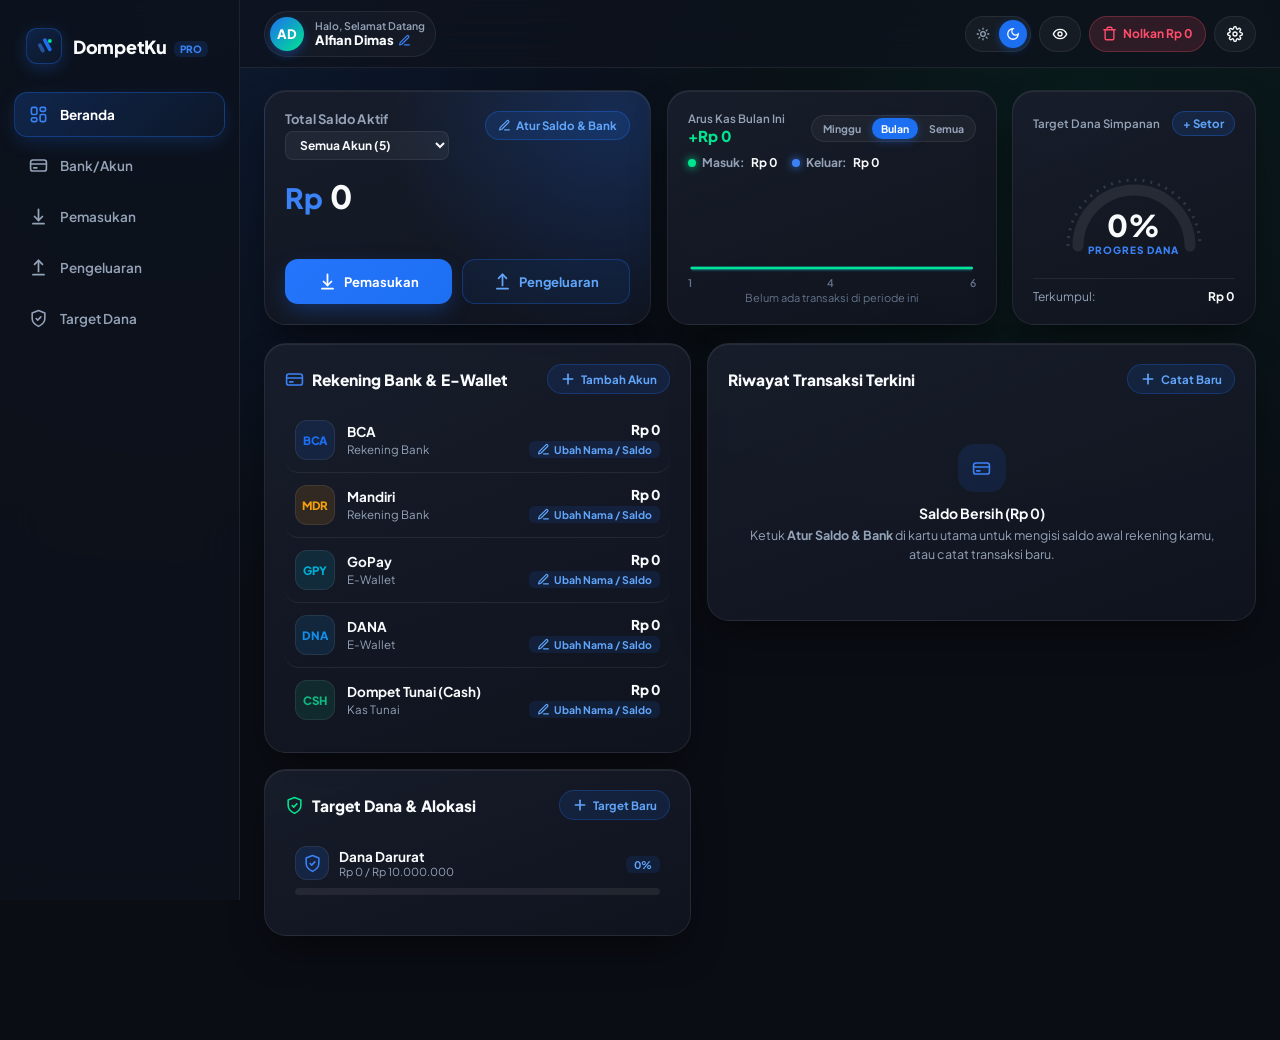
==== commit f27f2199: "Deploy index.html v5" ====
--- a/index.html
+++ b/index.html
@@ -1202,12 +1202,32 @@
   </div>
 
   <script>
-    // Clear any stale Service Worker or old caches immediately
+    // Bersihkan HANYA service worker & cache milik DompetKu (tidak mengganggu app lain di origin yang sama)
+    const APP_SCOPE_PATH = new URL('./', location.href).pathname; // contoh: /dompetku/
     if ('serviceWorker' in navigator) {
-      navigator.serviceWorker.getRegistrations().then(regs => regs.forEach(r => r.unregister())).catch(() => {});
+      navigator.serviceWorker.getRegistrations().then(regs => regs.forEach(r => {
+        try {
+          if (new URL(r.scope).pathname.startsWith(APP_SCOPE_PATH)) r.unregister();
+        } catch (e) {}
+      })).catch(() => {});
     }
     if ('caches' in window) {
-      caches.keys().then(keys => keys.forEach(k => caches.delete(k))).catch(() => {});
+      caches.keys().then(keys => keys.forEach(k => {
+        if (k.toLowerCase().startsWith('dompetku')) caches.delete(k);
+      })).catch(() => {});
+    }
+
+    // Tanggal lokal perangkat (bukan UTC) -> aman untuk WIB jam 00.00 - 07.00
+    function localDateStr(d = new Date()) {
+      const y = d.getFullYear();
+      const m = String(d.getMonth() + 1).padStart(2, '0');
+      const day = String(d.getDate()).padStart(2, '0');
+      return `${y}-${m}-${day}`;
+    }
+    function parseLocalDate(str) {
+      const m = /^(\d{4})-(\d{2})-(\d{2})/.exec(String(str || ''));
+      if (!m) return new Date(str);
+      return new Date(Number(m[1]), Number(m[2]) - 1, Number(m[3]));
     }
 
     /* ==================== PROFESSIONAL VECTOR SVG ICON SYSTEM ==================== */
@@ -1394,6 +1414,11 @@
     }
 
     function getSampleData() {
+      const now = new Date();
+      const d0 = localDateStr(now);
+      const d1 = localDateStr(new Date(now.getFullYear(), now.getMonth(), now.getDate() - 1));
+      const d2 = localDateStr(new Date(now.getFullYear(), now.getMonth(), now.getDate() - 2));
+      const dFirst = localDateStr(new Date(now.getFullYear(), now.getMonth(), 1));
       return {
         userName: 'Alfian Dimas',
         customCategories: [],
@@ -1404,10 +1429,10 @@
           { id: 'w_dana', name: 'DANA', type: 'ewallet', initialBalance: 250000 },
         ],
         transactions: [
-          { id: 't1', type: 'income', amount: 6500000, categoryId: 'gaji', walletId: 'w_bca', note: 'Gaji Bulanan', date: '2026-10-01' },
-          { id: 't2', type: 'expense', amount: 45000, categoryId: 'makan', walletId: 'w_gopay', note: 'Makan Siang', date: '2026-10-15' },
-          { id: 't3', type: 'expense', amount: 28000, categoryId: 'ngopi', walletId: 'w_dana', note: 'Kopi Espresso', date: '2026-10-16' },
-          { id: 't4', type: 'income', amount: 1200000, categoryId: 'freelance', walletId: 'w_mandiri', note: 'Proyek Desain UI', date: '2026-10-17' },
+          { id: 't1', type: 'income', amount: 6500000, categoryId: 'gaji', walletId: 'w_bca', note: 'Gaji Bulanan', date: dFirst },
+          { id: 't2', type: 'expense', amount: 45000, categoryId: 'makan', walletId: 'w_gopay', note: 'Makan Siang', date: d2 },
+          { id: 't3', type: 'expense', amount: 28000, categoryId: 'ngopi', walletId: 'w_dana', note: 'Kopi Espresso', date: d1 },
+          { id: 't4', type: 'income', amount: 1200000, categoryId: 'freelance', walletId: 'w_mandiri', note: 'Proyek Desain UI', date: d0 },
         ],
         savings: [
           { id: 's1', name: 'Dana Darurat', icon: 'vault', current: 4500000, target: 10000000 },
@@ -1418,19 +1443,51 @@
 
     let state = loadState();
 
+    function isValidState(s) {
+      return !!s && typeof s === 'object'
+        && Array.isArray(s.wallets)
+        && Array.isArray(s.transactions)
+        && Array.isArray(s.savings);
+    }
+
+    function normalizeState(s) {
+      const out = {
+        userName: typeof s.userName === 'string' && s.userName.trim() ? s.userName : 'Alfian Dimas',
+        customCategories: Array.isArray(s.customCategories) ? s.customCategories : [],
+        wallets: s.wallets.map(w => ({
+          id: String(w.id || uid()),
+          name: String(w.name || 'Akun'),
+          type: ['bank', 'ewallet', 'cash'].includes(w.type) ? w.type : 'bank',
+          initialBalance: Number(w.initialBalance) || 0,
+        })),
+        transactions: s.transactions.map(t => ({
+          id: String(t.id || uid()),
+          type: t.type === 'income' ? 'income' : 'expense',
+          amount: Math.max(0, Number(t.amount) || 0),
+          categoryId: String(t.categoryId || (t.type === 'income' ? 'other_inc' : 'other_exp')),
+          walletId: String(t.walletId || ''),
+          note: String(t.note || ''),
+          date: /^\d{4}-\d{2}-\d{2}$/.test(String(t.date)) ? t.date : localDateStr(),
+          transfer: !!t.transfer || /^(Nabung ke|Alokasi ke|Tarik dari|Pencairan) /.test(String(t.note || '')),
+          savingId: t.savingId ? String(t.savingId) : undefined,
+        })),
+        savings: s.savings.map(sv => ({
+          id: String(sv.id || uid()),
+          name: String(sv.name || 'Target'),
+          icon: SVG_PATHS[sv.icon] ? sv.icon : 'vault',
+          current: Math.max(0, Number(sv.current) || 0),
+          target: Math.max(0, Number(sv.target) || 0),
+        })),
+      };
+      return out;
+    }
+
     function loadState() {
       try {
         const raw = localStorage.getItem(STORAGE_KEY);
         if (raw) {
           const parsed = JSON.parse(raw);
-          if (!parsed.customCategories) parsed.customCategories = [];
-          // Sanitize any legacy emoji icons in savings to clean SVG keys
-          if (Array.isArray(parsed.savings)) {
-            parsed.savings.forEach(s => {
-              if (!SVG_PATHS[s.icon]) s.icon = 'vault';
-            });
-          }
-          return parsed;
+          if (isValidState(parsed)) return normalizeState(parsed);
         }
       } catch (e) {}
       const clean = getCleanZeroData();
@@ -1453,13 +1510,89 @@
       renderPage();
     }
 
+    /* ==================== BACKUP / SNAPSHOT ==================== */
+    const BACKUP_KEY = 'dompetku_backup_snapshot';
+
+    function saveSnapshot(reason) {
+      try {
+        localStorage.setItem(BACKUP_KEY, JSON.stringify({
+          savedAt: new Date().toISOString(),
+          reason,
+          data: state,
+        }));
+      } catch (e) {}
+    }
+
+    function getSnapshot() {
+      try {
+        const raw = localStorage.getItem(BACKUP_KEY);
+        return raw ? JSON.parse(raw) : null;
+      } catch (e) { return null; }
+    }
+
+    function restoreSnapshot() {
+      const snap = getSnapshot();
+      if (!snap || !isValidState(snap.data)) {
+        showToast('Tidak ada cadangan yang bisa dipulihkan');
+        return;
+      }
+      state = normalizeState(snap.data);
+      localStorage.removeItem(BACKUP_KEY);
+      closeModal();
+      saveState();
+      showToast('Data sebelum reset berhasil dipulihkan');
+    }
+
+    // Reset kini WAJIB konfirmasi (modal in-app, bukan window.confirm yang diblokir di HP)
     function resetAllToZero() {
+      confirmAction({
+        title: 'Nolkan semua saldo?',
+        message: 'Semua <strong>riwayat transaksi</strong> akan dihapus, saldo <strong>semua akun</strong> & <strong>target dana</strong> jadi Rp 0. Cadangan otomatis akan disimpan, jadi masih bisa dipulihkan dari menu ⚙️.',
+        confirmLabel: 'Ya, Nolkan Rp 0',
+        onConfirm: doResetAllToZero,
+      });
+    }
+
+    function doResetAllToZero() {
+      saveSnapshot('Nolkan Rp 0');
       state.transactions = [];
       state.wallets.forEach(w => { w.initialBalance = 0; });
       state.savings.forEach(s => { s.current = 0; });
       closeModal();
       saveState();
-      showToast('Semua saldo & transaksi berhasil di-reset ke Rp 0');
+      showToast('Direset ke Rp 0 — bisa dipulihkan dari menu ⚙️');
+    }
+
+    function doFullReset() {
+      saveSnapshot('Reset penuh');
+      state = getCleanZeroData();
+      closeModal();
+      saveState();
+      showToast('Direset penuh — bisa dipulihkan dari menu ⚙️');
+    }
+
+    function doLoadSample() {
+      saveSnapshot('Muat contoh data');
+      state = getSampleData();
+      closeModal();
+      saveState();
+      showToast('Contoh data dimuat — data lama dicadangkan');
+    }
+
+    let pendingConfirm = null;
+    function confirmAction({ title, message, confirmLabel, onConfirm }) {
+      pendingConfirm = onConfirm;
+      openModal(`
+        <div class="modal-header">
+          <span class="modal-title" style="color:var(--danger);">${SVG_PATHS.trash} <span>${title}</span></span>
+          <button type="button" class="close-btn" onclick="closeModal()">✕</button>
+        </div>
+        <p style="font-size:13px;color:var(--text-sub);line-height:1.6;">${message}</p>
+        <div style="display:grid;grid-template-columns:1fr 1fr;gap:8px;margin-top:16px;">
+          <button type="button" class="btn-finpro-secondary" onclick="pendingConfirm=null;closeModal();">Batal</button>
+          <button type="button" class="btn-danger" style="margin-top:0;" onclick="const f=pendingConfirm;pendingConfirm=null;if(f)f();">${confirmLabel}</button>
+        </div>
+      `);
     }
 
     function uid() {
@@ -1487,7 +1620,7 @@
     }
 
     function formatDateIndo(dateStr) {
-      const d = new Date(dateStr);
+      const d = parseLocalDate(dateStr);
       if (isNaN(d)) return dateStr;
       return `${d.getDate()} ${MONTHS_SHORT[d.getMonth()]}`;
     }
@@ -1513,8 +1646,9 @@
       return { id, name: 'Transaksi', icon: 'layers', svg: SVG_PATHS.layers, color: '#3B82F6' };
     }
 
+    // Tidak lagi "menempelkan" transaksi yatim ke akun pertama secara diam-diam
     function getWallet(id) {
-      return state.wallets.find(w => w.id === id) || state.wallets[0] || { id: '', name: 'Utama', type: 'bank' };
+      return state.wallets.find(w => w.id === id) || { id: '', name: '(Akun terhapus)', type: 'bank', missing: true };
     }
 
     function getWalletBadge(wallet) {
@@ -1541,18 +1675,15 @@
 
       state.transactions.forEach(t => {
         const amt = Number(t.amount) || 0;
-        if (t.type === 'income') {
-          totalIncome += amt;
-          if (walletBalances[t.walletId] !== undefined) {
-            walletBalances[t.walletId] += amt;
-            walletTxNet[t.walletId] += amt;
-          }
-        } else {
-          totalExpense += amt;
-          if (walletBalances[t.walletId] !== undefined) {
-            walletBalances[t.walletId] -= amt;
-            walletTxNet[t.walletId] -= amt;
-          }
+        const sign = t.type === 'income' ? 1 : -1;
+        // Setor/tarik target dana = perpindahan uang, BUKAN pemasukan/pengeluaran
+        if (!t.transfer) {
+          if (t.type === 'income') totalIncome += amt;
+          else totalExpense += amt;
+        }
+        if (walletBalances[t.walletId] !== undefined) {
+          walletBalances[t.walletId] += sign * amt;
+          walletTxNet[t.walletId] += sign * amt;
         }
       });
 
@@ -1571,6 +1702,141 @@
       };
     }
 
+    /* ==================== STATISTIK PER PERIODE (DATA ASLI) ==================== */
+    // week  = 7 hari terakhir (termasuk hari ini)
+    // month = tanggal 1 bulan ini s/d hari ini
+    // all   = seluruh transaksi
+    function getPeriodRange(period) {
+      const today = parseLocalDate(localDateStr());
+      if (period === 'week') {
+        const start = new Date(today);
+        start.setDate(start.getDate() - 6);
+        return { start, end: today };
+      }
+      if (period === 'month') {
+        return { start: new Date(today.getFullYear(), today.getMonth(), 1), end: today };
+      }
+      return null;
+    }
+
+    function computePeriodStats(period) {
+      const range = getPeriodRange(period);
+      const txs = state.transactions.filter(t => !t.transfer);
+      let start, end;
+      if (range) {
+        start = range.start; end = range.end;
+      } else {
+        const dates = txs.map(t => parseLocalDate(t.date)).filter(d => !isNaN(d));
+        end = parseLocalDate(localDateStr());
+        start = dates.length ? new Date(Math.min(...dates.map(d => d.getTime()))) : new Date(end);
+        if (start > end) start = new Date(end);
+      }
+
+      const dayMs = 86400000;
+      let days = Math.round((end - start) / dayMs) + 1;
+      // Untuk "Semua", gabungkan per bulan kalau rentang panjang
+      const byMonth = !range && days > 62;
+
+      const labels = [];
+      const keyIndex = {};
+      if (byMonth) {
+        const cur = new Date(start.getFullYear(), start.getMonth(), 1);
+        while (cur <= end) {
+          const key = `${cur.getFullYear()}-${cur.getMonth()}`;
+          keyIndex[key] = labels.length;
+          labels.push(MONTHS_SHORT[cur.getMonth()]);
+          cur.setMonth(cur.getMonth() + 1);
+        }
+      } else {
+        for (let i = 0; i < days; i++) {
+          const d = new Date(start.getFullYear(), start.getMonth(), start.getDate() + i);
+          keyIndex[localDateStr(d)] = labels.length;
+          labels.push(String(d.getDate()));
+        }
+      }
+
+      const incomeSeries = new Array(labels.length).fill(0);
+      const expenseSeries = new Array(labels.length).fill(0);
+      let income = 0, expense = 0;
+
+      txs.forEach(t => {
+        const d = parseLocalDate(t.date);
+        if (isNaN(d) || d < start || d > end) return;
+        const key = byMonth ? `${d.getFullYear()}-${d.getMonth()}` : localDateStr(d);
+        const idx = keyIndex[key];
+        if (idx === undefined) return;
+        const amt = Number(t.amount) || 0;
+        if (t.type === 'income') { income += amt; incomeSeries[idx] += amt; }
+        else { expense += amt; expenseSeries[idx] += amt; }
+      });
+
+      return { income, expense, net: income - expense, labels, incomeSeries, expenseSeries };
+    }
+
+    // Kurva halus (Catmull-Rom -> Bezier) dari data asli
+    function buildSplinePaths(series, maxVal, w, h, padTop, padBottom) {
+      const n = series.length;
+      const usableH = h - padTop - padBottom;
+      const pts = series.map((v, i) => {
+        const x = n === 1 ? w / 2 : 4 + (i * (w - 8)) / (n - 1);
+        const y = padTop + usableH - (maxVal > 0 ? (v / maxVal) * usableH : 0);
+        return [x, y];
+      });
+      if (pts.length === 1) pts.unshift([4, pts[0][1]]);
+      let d = `M ${pts[0][0].toFixed(1)} ${pts[0][1].toFixed(1)}`;
+      for (let i = 0; i < pts.length - 1; i++) {
+        const p0 = pts[i - 1] || pts[i];
+        const p1 = pts[i];
+        const p2 = pts[i + 1];
+        const p3 = pts[i + 2] || p2;
+        const c1x = p1[0] + (p2[0] - p0[0]) / 6;
+        const c1y = Math.min(h - padBottom, p1[1] + (p2[1] - p0[1]) / 6);
+        const c2x = p2[0] - (p3[0] - p1[0]) / 6;
+        const c2y = Math.min(h - padBottom, p2[1] - (p3[1] - p1[1]) / 6);
+        d += ` C ${c1x.toFixed(1)} ${c1y.toFixed(1)}, ${c2x.toFixed(1)} ${c2y.toFixed(1)}, ${p2[0].toFixed(1)} ${p2[1].toFixed(1)}`;
+      }
+      const last = pts[pts.length - 1];
+      const area = `${d} L ${last[0].toFixed(1)} ${h} L ${pts[0][0].toFixed(1)} ${h} Z`;
+      return { line: d, area, last };
+    }
+
+    function renderCashflowChart(stats) {
+      const W = 320, H = 92;
+      const maxVal = Math.max(1, ...stats.incomeSeries, ...stats.expenseSeries);
+      const inc = buildSplinePaths(stats.incomeSeries, maxVal, W, H, 8, 4);
+      const exp = buildSplinePaths(stats.expenseSeries, maxVal, W, H, 8, 4);
+      const empty = stats.income === 0 && stats.expense === 0;
+      const first = stats.labels[0] || '';
+      const mid = stats.labels[Math.floor(stats.labels.length / 2)] || '';
+      const lastLbl = stats.labels[stats.labels.length - 1] || '';
+      return `
+        <svg class="spline-svg" viewBox="0 0 ${W} ${H}" preserveAspectRatio="none">
+          <defs>
+            <linearGradient id="emeraldGrad" x1="0" y1="0" x2="0" y2="1">
+              <stop offset="0%" stop-color="#00E58F" stop-opacity="0.28"/>
+              <stop offset="100%" stop-color="#00E58F" stop-opacity="0"/>
+            </linearGradient>
+            <linearGradient id="blueGrad" x1="0" y1="0" x2="0" y2="1">
+              <stop offset="0%" stop-color="#1D6FF2" stop-opacity="0.26"/>
+              <stop offset="100%" stop-color="#1D6FF2" stop-opacity="0"/>
+            </linearGradient>
+          </defs>
+          <path d="${exp.area}" fill="url(#blueGrad)" />
+          <path class="spline-path" d="${exp.line}" fill="none" stroke="#1D6FF2" stroke-width="2.4" stroke-linecap="round" />
+          <path d="${inc.area}" fill="url(#emeraldGrad)" />
+          <path class="spline-path" d="${inc.line}" fill="none" stroke="#00E58F" stroke-width="2.4" stroke-linecap="round" />
+          ${empty ? '' : `
+            <circle cx="${inc.last[0]}" cy="${inc.last[1]}" r="4" fill="#00E58F" stroke="#0A0D14" stroke-width="1.6" />
+            <circle cx="${exp.last[0]}" cy="${exp.last[1]}" r="4" fill="#1D6FF2" stroke="#fff" stroke-width="1.6" />
+          `}
+        </svg>
+        <div style="display:flex;justify-content:space-between;font-size:10.5px;color:var(--text-muted);font-weight:600;margin-top:4px;">
+          <span>${first}</span><span>${mid}</span><span>${lastLbl}</span>
+        </div>
+        ${empty ? `<div style="font-size:11px;color:var(--text-muted);text-align:center;margin-top:2px;">Belum ada transaksi di periode ini</div>` : ''}
+      `;
+    }
+
     function navigate(page) {
       currentPage = page;
       document.querySelectorAll('.nav-btn').forEach(btn => {
@@ -1581,9 +1847,12 @@
     }
 
     function renderTxTableRow(tx) {
-      const cat = getCategory(tx.categoryId);
+      const cat = tx.transfer
+        ? { name: 'Transfer Target Dana', svg: SVG_PATHS.vault, color: '#8B5CF6' }
+        : getCategory(tx.categoryId);
       const w = getWallet(tx.walletId);
       const isInc = tx.type === 'income';
+      const amtColor = tx.transfer ? 'var(--text-sub)' : (isInc ? 'var(--emerald)' : 'var(--danger)');
       return `
         <div class="tx-grid-row" onclick="openTxModal('${tx.type}', '${tx.id}')">
           <div class="item-left">
@@ -1595,14 +1864,14 @@
               <div class="item-meta">${cat.name}</div>
             </div>
           </div>
-          <div style="font-weight:800;font-size:13.5px;color:${isInc ? 'var(--emerald)' : 'var(--danger)'};">
+          <div style="font-weight:800;font-size:13.5px;color:${amtColor};">
             ${isInc ? '+' : '-'} ${formatRupiah(tx.amount, true)}
           </div>
           <div style="font-size:12px;color:var(--text-sub);font-weight:600;">
             ${formatDateIndo(tx.date)}
           </div>
           <div style="display:flex;align-items:center;justify-content:space-between;gap:6px;">
-            <span style="font-size:12px;color:var(--text-sub);font-weight:700;overflow:hidden;text-overflow:ellipsis;white-space:nowrap;">${escapeHtml(w.name)}</span>
+            <span style="font-size:12px;color:${w.missing ? 'var(--danger)' : 'var(--text-sub)'};font-weight:700;overflow:hidden;text-overflow:ellipsis;white-space:nowrap;">${escapeHtml(w.name)}</span>
             <span class="edit-pill">${SVG_PATHS.edit}</span>
           </div>
         </div>
@@ -1633,7 +1902,7 @@
       const arcLength = 176;
       const arcOffset = arcLength - (arcLength * savPct) / 100;
 
-      const netCashflow = t.totalIncome - t.totalExpense;
+      const ps = computePeriodStats(chartPeriod);
 
       return `
         <div class="finpro-top-grid">
@@ -1674,54 +1943,36 @@
             </div>
           </div>
 
-          <!-- WIDGET 2: ARUS KAS & SMOOTH SPLINE GRAPH (FinPro Statistics Card) -->
+          <!-- WIDGET 2: ARUS KAS PER PERIODE (data asli) -->
           <div class="f-card anim-in d-2">
             <div class="card-head-row">
               <div>
-                <div class="card-subtitle">Statistik Arus Kas</div>
-                <div class="card-main-title" style="color:${netCashflow >= 0 ? 'var(--emerald)' : 'var(--danger)'};">
-                  ${netCashflow >= 0 ? '+' : ''}${formatRupiah(netCashflow, true)}
+                <div class="card-subtitle">Arus Kas ${chartPeriod === 'week' ? '7 Hari Terakhir' : chartPeriod === 'month' ? 'Bulan Ini' : 'Semua Waktu'}</div>
+                <div class="card-main-title" style="color:${ps.net >= 0 ? 'var(--emerald)' : 'var(--danger)'};">
+                  ${ps.net >= 0 ? '+' : ''}${formatRupiah(ps.net, true)}
                 </div>
               </div>
               <div class="period-pills">
                 <button type="button" class="period-pill ${chartPeriod==='week'?'active':''}" onclick="chartPeriod='week';renderPage();">Minggu</button>
                 <button type="button" class="period-pill ${chartPeriod==='month'?'active':''}" onclick="chartPeriod='month';renderPage();">Bulan</button>
+                <button type="button" class="period-pill ${chartPeriod==='all'?'active':''}" onclick="chartPeriod='all';renderPage();">Semua</button>
               </div>
             </div>
 
             <div class="cashflow-mini-stats">
               <div class="cf-pill">
-                <span class="cf-dot" style="background:var(--blue-light);box-shadow:0 0 8px var(--blue-light);"></span>
+                <span class="cf-dot" style="background:var(--emerald);box-shadow:0 0 8px var(--emerald);"></span>
                 <span style="color:var(--text-sub);">Masuk:</span>
-                <span style="color:var(--text-main);">${formatRupiah(t.totalIncome, true)}</span>
+                <span style="color:var(--text-main);">${formatRupiah(ps.income, true)}</span>
               </div>
               <div class="cf-pill">
-                <span class="cf-dot" style="background:var(--emerald);box-shadow:0 0 8px var(--emerald);"></span>
+                <span class="cf-dot" style="background:var(--blue-light);box-shadow:0 0 8px var(--blue-light);"></span>
                 <span style="color:var(--text-sub);">Keluar:</span>
-                <span style="color:var(--text-main);">${formatRupiah(t.totalExpense, true)}</span>
+                <span style="color:var(--text-main);">${formatRupiah(ps.expense, true)}</span>
               </div>
             </div>
 
-            <!-- FinPro Dual Smooth Spline SVG -->
-            <svg class="spline-svg" viewBox="0 0 320 92" preserveAspectRatio="none">
-              <defs>
-                <linearGradient id="emeraldGrad" x1="0" y1="0" x2="0" y2="1">
-                  <stop offset="0%" stop-color="#00E58F" stop-opacity="0.28"/>
-                  <stop offset="100%" stop-color="#00E58F" stop-opacity="0.0"/>
-                </linearGradient>
-                <linearGradient id="blueGrad" x1="0" y1="0" x2="0" y2="1">
-                  <stop offset="0%" stop-color="#1D6FF2" stop-opacity="0.26"/>
-                  <stop offset="100%" stop-color="#1D6FF2" stop-opacity="0.0"/>
-                </linearGradient>
-              </defs>
-              <path d="M 4 76 C 45 70, 75 28, 120 42 C 160 54, 195 16, 240 28 C 275 38, 295 18, 316 14 L 316 88 L 4 88 Z" fill="url(#blueGrad)" />
-              <path class="spline-path" d="M 4 76 C 45 70, 75 28, 120 42 C 160 54, 195 16, 240 28 C 275 38, 295 18, 316 14" fill="none" stroke="#1D6FF2" stroke-width="2.6" stroke-linecap="round" />
-              <path d="M 4 82 C 50 76, 85 52, 130 58 C 175 64, 210 34, 250 44 L 250 88 L 4 88 Z" fill="url(#emeraldGrad)" />
-              <path class="spline-path" d="M 4 82 C 50 76, 85 52, 130 58 C 175 64, 210 34, 250 44" fill="none" stroke="#00E58F" stroke-width="2.5" stroke-linecap="round" />
-              <path d="M 250 44 C 275 50, 295 28, 316 32" fill="none" stroke="rgba(148,163,184,0.45)" stroke-width="2" stroke-dasharray="4 4" stroke-linecap="round" />
-              <circle cx="240" cy="28" r="4.5" fill="#1D6FF2" stroke="#fff" stroke-width="1.8" />
-              <circle cx="250" cy="44" r="4.5" fill="#00E58F" stroke="#0A0D14" stroke-width="1.8" />
-            </svg>
+            ${hideBalance ? `<div style="height:92px;display:flex;align-items:center;justify-content:center;color:var(--text-muted);font-size:12px;">Grafik disembunyikan</div>` : renderCashflowChart(ps)}
           </div>
 
           <!-- WIDGET 3: TARGET DANA & SKOR PROGRES (FinPro Radial Gauge Style) -->
@@ -1933,7 +2184,7 @@
     /* ==================== PAGE 3 & 4: PEMASUKAN / PENGELUARAN ==================== */
     function renderTxListPage(type) {
       const isInc = type === 'income';
-      const list = state.transactions.filter(tx => tx.type === type);
+      const list = state.transactions.filter(tx => tx.type === type && !tx.transfer);
       const total = list.reduce((s, tx) => s + (Number(tx.amount) || 0), 0);
 
       return `
@@ -2217,30 +2468,150 @@
     }
 
     function deleteWallet(id) {
-      state.wallets = state.wallets.filter(w => w.id !== id);
-      if (selectedBankFilter === id) selectedBankFilter = 'all';
+      if (state.wallets.length <= 1) {
+        showToast('Minimal harus ada 1 akun aktif');
+        return;
+      }
+      const w = state.wallets.find(x => x.id === id);
+      if (!w) return;
+      const linkedTx = state.transactions.filter(t => t.walletId === id);
+      const others = state.wallets.filter(x => x.id !== id);
+
+      if (linkedTx.length === 0) {
+        confirmAction({
+          title: `Hapus akun ${escapeHtml(w.name)}?`,
+          message: `Akun <strong>${escapeHtml(w.name)}</strong> belum memiliki riwayat transaksi dan akan dihapus.`,
+          confirmLabel: 'Ya, Hapus Akun',
+          onConfirm: () => {
+            saveSnapshot(`Hapus akun ${w.name}`);
+            state.wallets = state.wallets.filter(x => x.id !== id);
+            if (selectedBankFilter === id) selectedBankFilter = 'all';
+            closeModal();
+            saveState();
+            showToast(`Akun ${w.name} dihapus`);
+          },
+        });
+        return;
+      }
+
+      // Jika ada transaksi terkait, wajib pilih: pindahkan ke akun lain atau hapus beserta transaksinya
+      openModal(`
+        <div class="modal-header">
+          <span class="modal-title" style="color:var(--warning);">${SVG_PATHS.bank} <span>Pindahkan Transaksi ${escapeHtml(w.name)}</span></span>
+          <button type="button" class="close-btn" onclick="closeModal()">✕</button>
+        </div>
+        <p style="font-size:13px;color:var(--text-sub);line-height:1.6;margin-bottom:10px;">
+          Akun <strong>${escapeHtml(w.name)}</strong> memiliki <strong>${linkedTx.length} transaksi</strong> tercatat. Agar tidak meninggalkan transaksi yatim, pilih akun tujuan untuk memindahkan transaksi & saldo awal:
+        </p>
+        <label class="form-label">Pindahkan ke Akun</label>
+        <select id="migrateTargetWallet" class="form-control">
+          ${others.map(o => `<option value="${o.id}">${escapeHtml(o.name)}</option>`).join('')}
+        </select>
+        <button type="button" class="btn-submit" onclick="confirmMigrateAndDeleteWallet('${id}')">
+          Pindahkan Transaksi & Hapus ${escapeHtml(w.name)}
+        </button>
+        <button type="button" class="btn-danger" onclick="confirmDeleteWalletWithTx('${id}')">
+          Hapus Akun Beserta ${linkedTx.length} Transaksinya
+        </button>
+      `);
+    }
+
+    function confirmMigrateAndDeleteWallet(sourceId) {
+      const sel = document.getElementById('migrateTargetWallet');
+      const targetId = sel ? sel.value : '';
+      const source = state.wallets.find(w => w.id === sourceId);
+      const target = state.wallets.find(w => w.id === targetId);
+      if (!source || !target) return;
+
+      saveSnapshot(`Pindahkan & hapus akun ${source.name}`);
+      target.initialBalance = (Number(target.initialBalance) || 0) + (Number(source.initialBalance) || 0);
+      state.transactions.forEach(t => {
+        if (t.walletId === sourceId) t.walletId = targetId;
+      });
+      state.wallets = state.wallets.filter(w => w.id !== sourceId);
+      if (selectedBankFilter === sourceId) selectedBankFilter = 'all';
       closeModal();
       saveState();
-      showToast('Akun dihapus');
+      showToast(`Transaksi dipindahkan ke ${target.name} & akun dihapus`);
+    }
+
+    function confirmDeleteWalletWithTx(sourceId) {
+      const source = state.wallets.find(w => w.id === sourceId);
+      if (!source) return;
+      saveSnapshot(`Hapus akun ${source.name} beserta transaksi`);
+      state.transactions = state.transactions.filter(t => t.walletId !== sourceId);
+      state.wallets = state.wallets.filter(w => w.id !== sourceId);
+      if (selectedBankFilter === sourceId) selectedBankFilter = 'all';
+      closeModal();
+      saveState();
+      showToast(`Akun ${source.name} beserta transaksinya dihapus`);
     }
 
     /* 2. MODAL TRANSAKSI */
     function openTxModal(type = 'expense', txId = null) {
       const existing = txId ? state.transactions.find(t => t.id === txId) : null;
+      if (existing && existing.transfer) return openTransferInfoModal(existing);
       const actualType = existing ? existing.type : type;
       const cats = actualType === 'income' ? getIncomeCategories() : getExpenseCategories();
+      const walletExists = existing && state.wallets.some(w => w.id === existing.walletId);
       form = {
         id: existing ? existing.id : null,
         type: actualType,
         note: existing ? existing.note : '',
         amount: existing ? String(existing.amount) : '',
         categoryId: existing ? existing.categoryId : cats[0].id,
-        walletId: existing ? existing.walletId : (state.wallets[0] ? state.wallets[0].id : ''),
-        date: existing ? existing.date : new Date().toISOString().slice(0, 10),
+        walletId: walletExists ? existing.walletId : (state.wallets[0] ? state.wallets[0].id : ''),
+        date: existing ? existing.date : localDateStr(),
         addingCustomCat: false,
         customCatName: '',
       };
       renderTxModal();
+    }
+
+    // Transaksi setor/tarik target dana tidak boleh diedit bebas (bisa bikin saldo target & akun tidak sinkron)
+    function openTransferInfoModal(tx) {
+      const sv = state.savings.find(s => s.id === tx.savingId);
+      const isDeposit = tx.type === 'expense';
+      openModal(`
+        <div class="modal-header">
+          <span class="modal-title">${SVG_PATHS.vault} <span>Transfer Target Dana</span></span>
+          <button type="button" class="close-btn" onclick="closeModal()">✕</button>
+        </div>
+        <p style="font-size:13px;color:var(--text-sub);line-height:1.6;">
+          ${escapeHtml(tx.note)}<br>
+          <strong style="color:var(--text-main);">${formatRupiah(tx.amount)}</strong> • ${formatDateIndo(tx.date)} • ${escapeHtml(getWallet(tx.walletId).name)}
+        </p>
+        <p style="font-size:12px;color:var(--text-muted);margin-top:10px;line-height:1.5;">
+          Ini perpindahan uang antara akun dan target dana, jadi tidak dihitung sebagai pemasukan/pengeluaran.
+          ${sv ? '' : '<br><span style="color:var(--warning);">Target dana terkait sudah tidak ada / data lama — membatalkan hanya mengembalikan saldo akun.</span>'}
+        </p>
+        <button type="button" class="btn-danger" onclick="cancelTransfer('${tx.id}')">
+          Batalkan ${isDeposit ? 'Setoran' : 'Penarikan'} Ini
+        </button>
+      `);
+    }
+
+    function cancelTransfer(txId) {
+      const tx = state.transactions.find(t => t.id === txId);
+      if (!tx) return closeModal();
+      const sv = state.savings.find(s => s.id === tx.savingId);
+      const amt = Number(tx.amount) || 0;
+      if (sv) {
+        if (tx.type === 'expense') {
+          // membatalkan setoran: dana target harus cukup untuk dikembalikan
+          if ((Number(sv.current) || 0) < amt) {
+            showToast(`Dana ${sv.name} tinggal ${formatRupiah(sv.current)}, tidak cukup untuk dibatalkan`);
+            return;
+          }
+          sv.current = (Number(sv.current) || 0) - amt;
+        } else {
+          sv.current = (Number(sv.current) || 0) + amt;
+        }
+      }
+      state.transactions = state.transactions.filter(t => t.id !== txId);
+      closeModal();
+      saveState();
+      showToast('Transfer dibatalkan');
     }
 
     function addTxAmount(delta) {
@@ -2397,6 +2768,12 @@
     }
 
     function renderSavingDepositModal() {
+      const totals = computeTotals();
+      const target = state.savings.find(s => s.id === form.savingId) || state.savings[0];
+      const maxAvailable = form.mode === 'withdraw'
+        ? Math.max(0, Number(target ? target.current : 0) || 0)
+        : Math.max(0, Number(totals.walletBalances[form.walletId] || 0));
+
       openModal(`
         <div class="modal-header">
           <span class="modal-title">${SVG_PATHS.vault} <span>Setor / Tarik Dana Simpanan</span></span>
@@ -2407,15 +2784,21 @@
           <button type="button" class="${form.mode==='withdraw'?'btn-finpro-primary':'btn-finpro-secondary'}" onclick="form.mode='withdraw';renderSavingDepositModal();">Tarik Dana</button>
         </div>
         <label class="form-label">Pilih Target Dana</label>
-        <select class="form-control" onchange="form.savingId=this.value">
-          ${state.savings.map(s => `<option value="${s.id}" ${form.savingId===s.id?'selected':''}>${escapeHtml(s.name)} (${formatRupiah(s.current)})</option>`).join('')}
+        <select class="form-control" onchange="form.savingId=this.value;renderSavingDepositModal();">
+          ${state.savings.map(s => `<option value="${s.id}" ${form.savingId===s.id?'selected':''}>${escapeHtml(s.name)} (Tersedia: ${formatRupiah(s.current)})</option>`).join('')}
         </select>
         <label class="form-label">${form.mode === 'deposit' ? 'Sumber Akun Bank/Dompet' : 'Tujuan Akun Bank/Dompet'}</label>
-        <select class="form-control" onchange="form.walletId=this.value">
-          ${state.wallets.map(w => `<option value="${w.id}" ${form.walletId===w.id?'selected':''}>${escapeHtml(w.name)}</option>`).join('')}
+        <select class="form-control" onchange="form.walletId=this.value;renderSavingDepositModal();">
+          ${state.wallets.map(w => `<option value="${w.id}" ${form.walletId===w.id?'selected':''}>${escapeHtml(w.name)} (Saldo: ${formatRupiah(totals.walletBalances[w.id] || 0)})</option>`).join('')}
         </select>
-        <label class="form-label">Nominal (Rp)</label>
+        <div style="display:flex;justify-content:space-between;align-items:center;margin:12px 0 6px;">
+          <label class="form-label" style="margin:0;">Nominal (Rp)</label>
+          <span style="font-size:11.5px;color:var(--text-sub);">Maks: <strong>${formatRupiah(maxAvailable)}</strong></span>
+        </div>
         <input id="savDepInput" type="text" inputmode="numeric" class="form-control" style="font-size:20px;font-weight:800;" placeholder="0" value="${formatThousands(form.amount)}" oninput="form.amount=this.value.replace(/\\D/g,'');this.value=formatThousands(form.amount);" />
+        <div class="chip-row">
+          <button type="button" class="chip-btn" onclick="form.amount='${maxAvailable}';document.getElementById('savDepInput').value=formatThousands('${maxAvailable}');">Isi Maksimal (${formatRupiah(maxAvailable)})</button>
+        </div>
         <button type="button" class="btn-submit" onclick="saveSavingDeposit()">Simpan Perubahan</button>
       `);
     }
@@ -2424,20 +2807,50 @@
       const inp = document.getElementById('savDepInput');
       const raw = (inp ? inp.value : form.amount) || '0';
       const amt = parseInt(String(raw).replace(/\D/g, ''), 10) || 0;
-      if (amt <= 0) return;
+      if (amt <= 0) {
+        showToast('Masukkan nominal lebih dari Rp 0');
+        return;
+      }
       const target = state.savings.find(s => s.id === form.savingId);
       if (!target) return;
+      const totals = computeTotals();
+
       if (form.mode === 'deposit') {
+        const walletBal = Number(totals.walletBalances[form.walletId]) || 0;
+        if (amt > walletBal) {
+          showToast(`Saldo akun tidak cukup (Tersedia: ${formatRupiah(walletBal)})`);
+          return;
+        }
         target.current = (Number(target.current) || 0) + amt;
         state.transactions.unshift({
-          id: uid(), type: 'expense', amount: amt, categoryId: 'other_exp',
-          walletId: form.walletId, note: `Alokasi ke ${target.name}`, date: new Date().toISOString().slice(0, 10)
+          id: uid(),
+          type: 'expense',
+          amount: amt,
+          categoryId: 'other_exp',
+          walletId: form.walletId,
+          note: `Alokasi ke ${target.name}`,
+          date: localDateStr(),
+          transfer: true,
+          savingId: target.id,
         });
       } else {
-        target.current = Math.max(0, (Number(target.current) || 0) - amt);
+        const availableSaving = Number(target.current) || 0;
+        // Blokir penarikan yang melebihi saldo tabungan agar tidak menciptakan uang fiktif!
+        if (amt > availableSaving) {
+          showToast(`Dana simpanan tidak cukup! Maksimal tarik: ${formatRupiah(availableSaving)}`);
+          return;
+        }
+        target.current = availableSaving - amt;
         state.transactions.unshift({
-          id: uid(), type: 'income', amount: amt, categoryId: 'cashback',
-          walletId: form.walletId, note: `Pencairan ${target.name}`, date: new Date().toISOString().slice(0, 10)
+          id: uid(),
+          type: 'income',
+          amount: amt,
+          categoryId: 'cashback',
+          walletId: form.walletId,
+          note: `Pencairan ${target.name}`,
+          date: localDateStr(),
+          transfer: true,
+          savingId: target.id,
         });
       }
       closeModal();
@@ -2556,23 +2969,117 @@
       }
     }
 
-    /* 6. MODAL PENGATURAN DATA */
+    /* 6. MODAL PENGATURAN DATA, BACKUP EKSPOR/IMPOR & RESET */
+    function exportBackupJson() {
+      const payload = {
+        app: 'DompetKu Pro',
+        version: 5,
+        exportedAt: new Date().toISOString(),
+        data: state,
+      };
+      const blob = new Blob([JSON.stringify(payload, null, 2)], { type: 'application/json' });
+      const url = URL.createObjectURL(blob);
+      const a = document.createElement('a');
+      a.href = url;
+      a.download = `dompetku-backup-${localDateStr()}.json`;
+      document.body.appendChild(a);
+      a.click();
+      a.remove();
+      URL.revokeObjectURL(url);
+      showToast('File Backup JSON berhasil diunduh');
+    }
+
+    function exportTransactionsCsv() {
+      const rows = [['Tanggal', 'Tipe', 'Kategori', 'Keterangan', 'Akun', 'Nominal']];
+      state.transactions.forEach(t => {
+        const cat = t.transfer ? { name: 'Transfer Target Dana' } : getCategory(t.categoryId);
+        const w = getWallet(t.walletId);
+        const tipe = t.transfer ? 'Transfer' : (t.type === 'income' ? 'Pemasukan' : 'Pengeluaran');
+        rows.push([
+          t.date,
+          tipe,
+          cat.name,
+          String(t.note || '').replace(/"/g, '""'),
+          String(w.name || '').replace(/"/g, '""'),
+          String(t.amount || 0),
+        ]);
+      });
+      const csvContent = rows.map(r => r.map(cell => `"${cell}"`).join(',')).join('\n');
+      const blob = new Blob([csvContent], { type: 'text/csv;charset=utf-8;' });
+      const url = URL.createObjectURL(blob);
+      const a = document.createElement('a');
+      a.href = url;
+      a.download = `dompetku-transaksi-${localDateStr()}.csv`;
+      document.body.appendChild(a);
+      a.click();
+      a.remove();
+      URL.revokeObjectURL(url);
+      showToast('Laporan CSV berhasil diunduh');
+    }
+
+    function handleImportJsonFile(event) {
+      const file = event.target.files && event.target.files[0];
+      if (!file) return;
+      const reader = new FileReader();
+      reader.onload = (e) => {
+        try {
+          const parsed = JSON.parse(e.target.result);
+          const candidate = parsed && parsed.data && isValidState(parsed.data) ? parsed.data : parsed;
+          if (!isValidState(candidate)) {
+            showToast('Format file backup tidak valid');
+            return;
+          }
+          saveSnapshot('Sebelum impor backup');
+          state = normalizeState(candidate);
+          closeModal();
+          saveState();
+          showToast('Data backup berhasil dipulihkan!');
+        } catch (err) {
+          showToast('Gagal membaca file JSON');
+        }
+      };
+      reader.readAsText(file);
+    }
+
     function openDataModal() {
+      const snap = getSnapshot();
       openModal(`
         <div class="modal-header">
-          <span class="modal-title">${SVG_PATHS.settings} <span>Kelola Data Keuangan</span></span>
+          <span class="modal-title">${SVG_PATHS.settings} <span>Backup & Kelola Data</span></span>
           <button type="button" class="close-btn" onclick="closeModal()">✕</button>
         </div>
-        <p style="font-size:13px;color:var(--text-sub);margin-bottom:12px;line-height:1.5;">
-          Pilih aksi di bawah untuk mengosongkan seluruh saldo ke Rp 0, mengembalikan setelan awal, atau memuat contoh data:
-        </p>
+
+        <label class="form-label" style="margin-top:0;">Cadangkan & Pulihkan Data (Backup)</label>
+        <div style="display:grid;grid-template-columns:1fr 1fr;gap:8px;margin-bottom:8px;">
+          <button type="button" class="btn-finpro-primary" onclick="exportBackupJson()">
+            ${SVG_PATHS.income}
+            <span>Ekspor JSON</span>
+          </button>
+          <button type="button" class="btn-finpro-secondary" onclick="exportTransactionsCsv()">
+            ${SVG_PATHS.layers}
+            <span>Ekspor CSV</span>
+          </button>
+        </div>
+        <input type="file" id="importJsonInput" accept=".json,application/json" style="display:none;" onchange="handleImportJsonFile(event)" />
+        <button type="button" class="btn-finpro-secondary" style="width:100%;margin-bottom:10px;" onclick="document.getElementById('importJsonInput').click()">
+          ${SVG_PATHS.expense}
+          <span>Impor / Pulihkan dari File JSON</span>
+        </button>
+
+        ${snap ? `
+          <button type="button" class="btn-submit" style="margin-top:4px;margin-bottom:10px;background:linear-gradient(135deg,#059669,#10B981);" onclick="restoreSnapshot()">
+            Pulihkan Data Sebelum Reset (${escapeHtml(snap.reason || 'Cadangan')})
+          </button>
+        ` : ''}
+
+        <label class="form-label">Reset & Data Contoh</label>
         <button type="button" class="btn-danger" onclick="resetAllToZero()">
           Nolkan Semua Saldo & Transaksi (Rp 0)
         </button>
-        <button type="button" class="btn-danger" style="color:var(--text-main);border-color:var(--glass-border);background:rgba(255,255,255,0.05);" onclick="state=getCleanZeroData();closeModal();saveState();showToast('Direset penuh ke setelan awal Rp 0');">
+        <button type="button" class="btn-danger" style="color:var(--text-main);border-color:var(--glass-border);background:rgba(255,255,255,0.05);" onclick="confirmAction({title:'Reset penuh ke setelan awal?',message:'Semua akun, transaksi, dan target dana akan dikembalikan ke daftar awal Rp 0. Cadangan otomatis tetap disimpan.',confirmLabel:'Ya, Reset Penuh',onConfirm:doFullReset})">
           Reset Penuh ke Setelan Awal (Rp 0)
         </button>
-        <button type="button" class="btn-submit" onclick="state=getSampleData();closeModal();saveState();showToast('Contoh data FinPro dimuat');">
+        <button type="button" class="btn-finpro-secondary" style="width:100%;margin-top:8px;" onclick="confirmAction({title:'Muat contoh data?',message:'Data saat ini akan dicadangkan otomatis lalu diganti dengan contoh data dashboard.',confirmLabel:'Muat Contoh',onConfirm:doLoadSample})">
           Muat Contoh Data Dashboard
         </button>
       `);
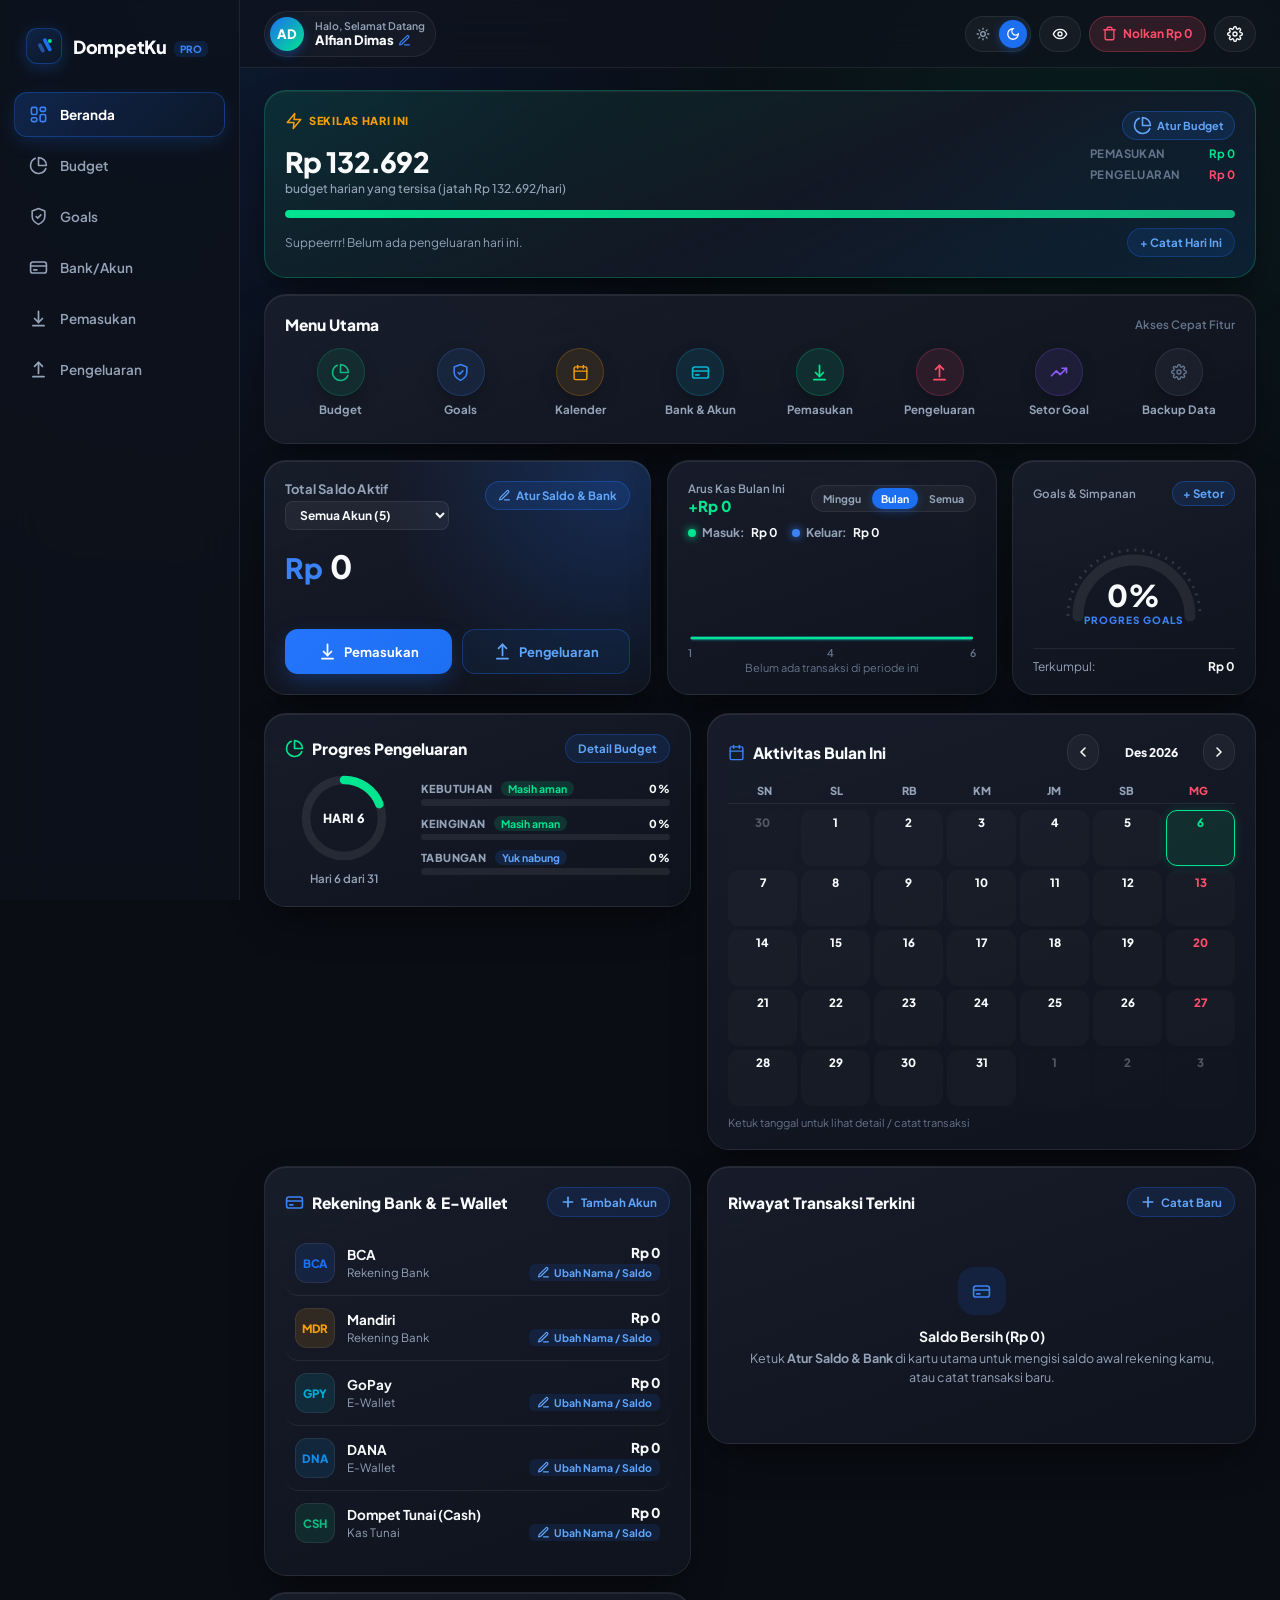
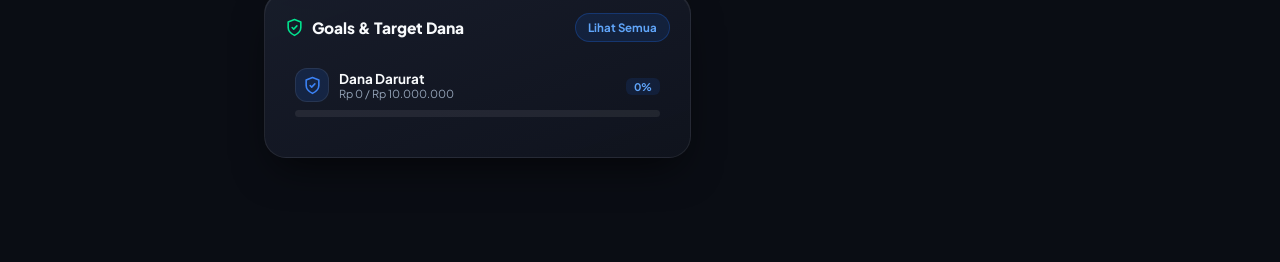
==== commit a9c9d253: "Deploy index.html v5" ====
--- a/index.html
+++ b/index.html
@@ -1062,6 +1062,405 @@
       transform: scale(0.97);
     }
 
+    /* ==================== NEW WIDGETS: SEKILAS HARI INI, MENU UTAMA, PROGRES & KALENDER, BUDGET, GOALS ==================== */
+    .glance-card {
+      background: linear-gradient(155deg, rgba(16, 185, 129, 0.14) 0%, rgba(19, 25, 38, 0.92) 55%, rgba(29, 111, 242, 0.12) 100%);
+      border-color: rgba(0, 229, 143, 0.25);
+    }
+    html[data-theme="light"] .glance-card {
+      background: linear-gradient(155deg, rgba(16, 185, 129, 0.10) 0%, #FFFFFF 60%, rgba(29, 111, 242, 0.08) 100%);
+      border-color: rgba(16, 185, 129, 0.28);
+    }
+    .glance-badge {
+      display: inline-flex;
+      align-items: center;
+      gap: 6px;
+      font-size: 11px;
+      font-weight: 800;
+      letter-spacing: 0.7px;
+      text-transform: uppercase;
+      color: var(--warning);
+      margin-bottom: 10px;
+    }
+    .glance-top-row {
+      display: flex;
+      justify-content: space-between;
+      align-items: flex-start;
+      gap: 14px;
+      flex-wrap: wrap;
+    }
+    .glance-big-num {
+      font-size: 28px;
+      font-weight: 800;
+      letter-spacing: -0.7px;
+      line-height: 1.15;
+      color: var(--text-main);
+    }
+    .glance-sub {
+      font-size: 12px;
+      color: var(--text-sub);
+      margin-top: 3px;
+      font-weight: 500;
+    }
+    .glance-io-box {
+      display: flex;
+      flex-direction: column;
+      gap: 6px;
+      text-align: right;
+      min-width: 145px;
+    }
+    .glance-io-row {
+      display: flex;
+      align-items: center;
+      justify-content: space-between;
+      gap: 12px;
+      font-size: 11.5px;
+      font-weight: 700;
+    }
+    .glance-status {
+      font-size: 12px;
+      color: var(--text-sub);
+      margin-top: 8px;
+      display: flex;
+      align-items: center;
+      justify-content: space-between;
+      gap: 8px;
+    }
+
+    /* Menu Utama Circular Icon Grid */
+    .menu-utama-grid {
+      display: grid;
+      grid-template-columns: repeat(4, 1fr);
+      gap: 12px 8px;
+      margin-top: 8px;
+    }
+    @media (min-width: 640px) {
+      .menu-utama-grid {
+        grid-template-columns: repeat(8, 1fr);
+      }
+    }
+    .menu-utama-btn {
+      background: none;
+      border: none;
+      color: var(--text-main);
+      display: flex;
+      flex-direction: column;
+      align-items: center;
+      gap: 7px;
+      cursor: pointer;
+      padding: 6px 2px;
+      border-radius: 14px;
+      transition: transform 0.22s var(--ease-spring), background 0.2s ease;
+    }
+    .menu-utama-btn:hover {
+      background: rgba(255, 255, 255, 0.04);
+      transform: translateY(-2px);
+    }
+    .menu-utama-btn:active {
+      transform: scale(0.93);
+    }
+    .menu-utama-circle {
+      width: 48px;
+      height: 48px;
+      border-radius: 50%;
+      display: flex;
+      align-items: center;
+      justify-content: center;
+      border: 1px solid var(--glass-highlight);
+      box-shadow: 0 8px 20px -6px rgba(0, 0, 0, 0.35);
+      transition: all 0.25s var(--ease-spring);
+    }
+    .menu-utama-label {
+      font-size: 11.5px;
+      font-weight: 700;
+      color: var(--text-sub);
+      text-align: center;
+      line-height: 1.2;
+    }
+
+    /* Progres Pengeluaran (Hari X dari 30 + Kebutuhan/Keinginan/Tabungan) */
+    .spend-prog-layout {
+      display: grid;
+      grid-template-columns: 118px 1fr;
+      gap: 18px;
+      align-items: center;
+      margin-top: 8px;
+    }
+    @media (max-width: 420px) {
+      .spend-prog-layout {
+        grid-template-columns: 102px 1fr;
+        gap: 12px;
+      }
+    }
+    .day-ring-box {
+      display: flex;
+      flex-direction: column;
+      align-items: center;
+      justify-content: center;
+      text-align: center;
+    }
+    .day-ring-svg-wrap {
+      position: relative;
+      width: 94px;
+      height: 94px;
+      display: flex;
+      align-items: center;
+      justify-content: center;
+    }
+    .day-ring-label {
+      position: absolute;
+      font-size: 12.5px;
+      font-weight: 800;
+      letter-spacing: 0.3px;
+      color: var(--text-main);
+    }
+    .day-ring-sub {
+      font-size: 11.5px;
+      color: var(--text-sub);
+      font-weight: 600;
+      margin-top: 6px;
+    }
+    .prog-cat-row {
+      margin-bottom: 11px;
+    }
+    .prog-cat-row:last-child {
+      margin-bottom: 0;
+    }
+    .prog-cat-head {
+      display: flex;
+      align-items: center;
+      justify-content: space-between;
+      font-size: 11px;
+      font-weight: 800;
+      letter-spacing: 0.4px;
+      margin-bottom: 4px;
+    }
+    .prog-cat-badge {
+      font-size: 10.5px;
+      font-weight: 700;
+      padding: 1px 7px;
+      border-radius: 99px;
+      margin-left: 6px;
+      text-transform: none;
+      letter-spacing: 0;
+    }
+
+    /* Aktivitas Bulan Ini — Monthly Calendar Grid */
+    .cal-weekdays {
+      display: grid;
+      grid-template-columns: repeat(7, 1fr);
+      text-align: center;
+      font-size: 11px;
+      font-weight: 800;
+      color: var(--text-sub);
+      padding: 8px 0 6px;
+      border-bottom: 1px solid var(--glass-border);
+      margin-bottom: 6px;
+    }
+    .cal-grid {
+      display: grid;
+      grid-template-columns: repeat(7, 1fr);
+      gap: 4px;
+    }
+    .cal-cell {
+      min-height: 56px;
+      border-radius: 11px;
+      padding: 5px 3px 4px;
+      border: 1px solid transparent;
+      background: rgba(255, 255, 255, 0.02);
+      display: flex;
+      flex-direction: column;
+      align-items: center;
+      justify-content: flex-start;
+      cursor: pointer;
+      transition: all 0.18s var(--ease-spring);
+      overflow: hidden;
+    }
+    html[data-theme="light"] .cal-cell {
+      background: rgba(15, 23, 42, 0.025);
+    }
+    .cal-cell:hover {
+      border-color: var(--blue-light);
+      background: rgba(29, 111, 242, 0.10);
+      transform: translateY(-1px);
+    }
+    .cal-cell.other-month {
+      opacity: 0.28;
+      pointer-events: none;
+    }
+    .cal-cell.is-today {
+      border-color: var(--emerald);
+      background: rgba(0, 229, 143, 0.10);
+      box-shadow: 0 0 12px rgba(0, 229, 143, 0.18);
+    }
+    .cal-day-num {
+      font-size: 11.5px;
+      font-weight: 800;
+      color: var(--text-main);
+      line-height: 1.2;
+      margin-bottom: 3px;
+    }
+    .cal-cell.is-sunday .cal-day-num {
+      color: var(--danger);
+    }
+    .cal-cell.is-today .cal-day-num {
+      color: var(--emerald);
+    }
+    .cal-tag {
+      font-size: 9.5px;
+      font-weight: 800;
+      line-height: 1.15;
+      padding: 1px 4px;
+      border-radius: 4px;
+      max-width: 100%;
+      white-space: nowrap;
+      overflow: hidden;
+      text-overflow: ellipsis;
+      margin-top: 1px;
+    }
+    .cal-tag.inc {
+      color: var(--emerald);
+      background: rgba(0, 229, 143, 0.13);
+    }
+    .cal-tag.exp {
+      color: #FF6B81;
+      background: rgba(255, 77, 106, 0.14);
+    }
+
+    /* Budget Page Rows (Screenshot 2 Style) */
+    .budget-row {
+      display: flex;
+      align-items: flex-start;
+      gap: 13px;
+      padding: 15px 4px;
+      border-bottom: 1px solid var(--glass-border);
+      cursor: pointer;
+      transition: background 0.2s ease;
+    }
+    .budget-row:last-child {
+      border-bottom: none;
+    }
+    .budget-row:hover {
+      background: rgba(255, 255, 255, 0.025);
+      border-radius: 14px;
+      padding-left: 8px;
+      padding-right: 8px;
+    }
+    .budget-row-body {
+      flex: 1;
+      min-width: 0;
+    }
+    .budget-row-top {
+      display: flex;
+      align-items: center;
+      justify-content: space-between;
+      gap: 8px;
+      margin-bottom: 6px;
+    }
+    .budget-row-bottom {
+      display: flex;
+      align-items: center;
+      justify-content: space-between;
+      gap: 8px;
+      margin-top: 6px;
+      font-size: 12px;
+      color: var(--text-sub);
+    }
+    .budget-del-btn {
+      width: 28px;
+      height: 28px;
+      border-radius: 8px;
+      border: 1px solid transparent;
+      background: transparent;
+      color: var(--text-muted);
+      display: inline-flex;
+      align-items: center;
+      justify-content: center;
+      cursor: pointer;
+      transition: all 0.2s ease;
+    }
+    .budget-del-btn:hover {
+      color: var(--danger);
+      background: var(--danger-soft);
+      border-color: rgba(255, 77, 106, 0.3);
+    }
+
+    /* Goals Card (Screenshot 1 Style) */
+    .goals-grid {
+      display: grid;
+      grid-template-columns: repeat(auto-fill, minmax(310px, 1fr));
+      gap: 16px;
+    }
+    .goal-card {
+      background: var(--card-bg);
+      border: 1px solid var(--glass-border);
+      border-radius: 20px;
+      padding: 18px;
+      cursor: pointer;
+      transition: all 0.24s var(--ease-spring);
+      display: flex;
+      flex-direction: column;
+      justify-content: space-between;
+      gap: 14px;
+    }
+    .goal-card:hover {
+      border-color: rgba(29, 111, 242, 0.45);
+      transform: translateY(-2px);
+      box-shadow: var(--shadow-card);
+    }
+    .goal-card-mid {
+      display: flex;
+      align-items: center;
+      gap: 16px;
+      padding: 4px 0;
+    }
+    .goal-ring-wrap {
+      position: relative;
+      width: 60px;
+      height: 60px;
+      flex-shrink: 0;
+      display: flex;
+      align-items: center;
+      justify-content: center;
+    }
+    .goal-ring-pct {
+      position: absolute;
+      font-size: 12.5px;
+      font-weight: 800;
+      color: var(--text-main);
+    }
+    .goal-card-footer {
+      border-top: 1px solid var(--glass-border);
+      padding-top: 11px;
+      display: flex;
+      align-items: center;
+      justify-content: space-between;
+      font-size: 12px;
+      color: var(--text-sub);
+      font-weight: 600;
+    }
+
+    /* Floating Center + Button in Bottom Nav (Mobile) */
+    .nav-fab-btn {
+      width: 52px;
+      height: 52px;
+      border-radius: 50%;
+      border: 3px solid var(--bg-base);
+      background: linear-gradient(135deg, #00E58F 0%, #10B981 45%, #1D6FF2 100%);
+      color: #06130E;
+      display: none;
+      align-items: center;
+      justify-content: center;
+      cursor: pointer;
+      box-shadow: 0 10px 24px -4px rgba(0, 229, 143, 0.55);
+      transform: translateY(-14px);
+      transition: transform 0.24s var(--ease-spring), box-shadow 0.24s ease;
+      flex-shrink: 0;
+    }
+    .nav-fab-btn:active {
+      transform: translateY(-12px) scale(0.93);
+    }
+
     @media (max-width: 1024px) {
       .finpro-top-grid { grid-template-columns: 1fr; }
       .two-col { grid-template-columns: 1fr; }
@@ -1070,13 +1469,13 @@
     @media (max-width: 768px) {
       .sidebar {
         width: 100%;
-        height: 66px;
+        height: 68px;
         top: auto;
         bottom: 0;
         left: 0;
         right: 0;
         flex-direction: row;
-        padding: 6px 8px;
+        padding: 6px 10px;
         border-right: none;
         border-top: 1px solid var(--glass-border);
         box-shadow: 0 -10px 30px rgba(0, 0, 0, 0.45);
@@ -1087,7 +1486,7 @@
         width: 100%;
         justify-content: space-around;
         align-items: center;
-        gap: 4px;
+        gap: 2px;
       }
       .nav-btn {
         flex: 1;
@@ -1095,14 +1494,20 @@
         justify-content: center;
         align-items: center;
         padding: 6px 2px;
-        gap: 4px;
+        gap: 3px;
         font-size: 10.5px;
         border-radius: 12px;
         text-align: center;
       }
+      .nav-btn.desktop-only {
+        display: none;
+      }
+      .nav-fab-btn {
+        display: inline-flex;
+      }
       .main { margin-left: 0; }
       .topbar { padding: 0 12px; height: 60px; }
-      .container { padding: 14px 12px 92px; }
+      .container { padding: 14px 12px 98px; }
       .bal-digits { font-size: 27px; }
       .bal-currency { font-size: 23px; }
       .tx-table-head { display: none; }
@@ -1118,6 +1523,53 @@
         padding: 18px 15px 28px;
       }
     }
+
+    @media (max-width: 480px) {
+      .topbar {
+        padding: 6px 10px;
+        height: auto;
+        min-height: 54px;
+        gap: 6px;
+      }
+      .user-chip {
+        padding: 4px 6px;
+        gap: 8px;
+        min-width: 0;
+        flex: 1 1 auto;
+      }
+      .user-avatar {
+        width: 32px;
+        height: 32px;
+        font-size: 12px;
+        flex-shrink: 0;
+      }
+      .user-greeting { display: none; }
+      .user-name {
+        font-size: 12.5px;
+        white-space: nowrap;
+        overflow: hidden;
+        text-overflow: ellipsis;
+        max-width: 118px;
+      }
+      .topbar-actions {
+        gap: 5px;
+        flex-shrink: 0;
+      }
+      .theme-pill { padding: 2px; }
+      .theme-pill-btn { width: 26px; height: 24px; }
+      .top-btn {
+        padding: 6px 8px;
+        font-size: 11px;
+        border-radius: 9px;
+      }
+      .top-btn.danger span:last-child {
+        display: none;
+      }
+    }
+
+    @media (max-width: 360px) {
+      .user-name { max-width: 92px; }
+    }
   </style>
 </head>
 <body>
@@ -1138,21 +1590,31 @@
         <span class="nav-ico" data-ico="dashboard"></span>
         <span>Beranda</span>
       </button>
+      <button type="button" class="nav-btn" data-page="budget" onclick="navigate('budget')">
+        <span class="nav-ico" data-ico="pie"></span>
+        <span>Budget</span>
+      </button>
+
+      <!-- TOMBOL TENGAH (+) FLOATING KHUSUS MOBILE (Screenshot 3) -->
+      <button type="button" class="nav-fab-btn" onclick="openTxModal('expense')" title="Catat Transaksi Baru" aria-label="Catat Transaksi Baru">
+        <span class="nav-ico" data-ico="plusBold"></span>
+      </button>
+
+      <button type="button" class="nav-btn" data-page="savings" onclick="navigate('savings')">
+        <span class="nav-ico" data-ico="vault"></span>
+        <span>Goals</span>
+      </button>
       <button type="button" class="nav-btn" data-page="wallets" onclick="navigate('wallets')">
         <span class="nav-ico" data-ico="bank"></span>
         <span>Bank/Akun</span>
       </button>
-      <button type="button" class="nav-btn" data-page="income" onclick="navigate('income')">
+      <button type="button" class="nav-btn desktop-only" data-page="income" onclick="navigate('income')">
         <span class="nav-ico" data-ico="income"></span>
         <span>Pemasukan</span>
       </button>
-      <button type="button" class="nav-btn" data-page="expense" onclick="navigate('expense')">
+      <button type="button" class="nav-btn desktop-only" data-page="expense" onclick="navigate('expense')">
         <span class="nav-ico" data-ico="expense"></span>
         <span>Pengeluaran</span>
-      </button>
-      <button type="button" class="nav-btn" data-page="savings" onclick="navigate('savings')">
-        <span class="nav-ico" data-ico="vault"></span>
-        <span>Target Dana</span>
       </button>
     </nav>
   </aside>
@@ -1238,7 +1700,13 @@
       income: `<svg width="19" height="19" viewBox="0 0 24 24" fill="none" stroke="currentColor" stroke-width="2.2" stroke-linecap="round" stroke-linejoin="round"><path d="M12 3v14"/><path d="m7 12 5 5 5-5"/><path d="M5 21h14"/></svg>`,
       expense: `<svg width="19" height="19" viewBox="0 0 24 24" fill="none" stroke="currentColor" stroke-width="2.2" stroke-linecap="round" stroke-linejoin="round"><path d="M12 17V3"/><path d="m7 8 5-5 5 5"/><path d="M5 21h14"/></svg>`,
       vault: `<svg width="19" height="19" viewBox="0 0 24 24" fill="none" stroke="currentColor" stroke-width="2" stroke-linecap="round" stroke-linejoin="round"><path d="M12 22s8-4 8-10V5l-8-3-8 3v7c0 6 8 10 8 10z"/><path d="m9 12 2 2 4-4"/></svg>`,
+      pie: `<svg width="19" height="19" viewBox="0 0 24 24" fill="none" stroke="currentColor" stroke-width="2" stroke-linecap="round" stroke-linejoin="round"><path d="M21.21 15.89A10 10 0 1 1 8 2.83"/><path d="M22 12A10 10 0 0 0 12 2v10z"/></svg>`,
+      calendar: `<svg width="17" height="17" viewBox="0 0 24 24" fill="none" stroke="currentColor" stroke-width="2" stroke-linecap="round" stroke-linejoin="round"><rect x="3" y="4" width="18" height="18" rx="2"/><line x1="16" y1="2" x2="16" y2="6"/><line x1="8" y1="2" x2="8" y2="6"/><line x1="3" y1="10" x2="21" y2="10"/></svg>`,
+      link: `<svg width="14" height="14" viewBox="0 0 24 24" fill="none" stroke="currentColor" stroke-width="2.2" stroke-linecap="round" stroke-linejoin="round"><path d="M10 13a5 5 0 0 0 7.54.54l3-3a5 5 0 0 0-7.07-7.07l-1.72 1.71"/><path d="M14 11a5 5 0 0 0-7.54-.54l-3 3a5 5 0 0 0 7.07 7.07l1.71-1.71"/></svg>`,
+      chevLeft: `<svg width="16" height="16" viewBox="0 0 24 24" fill="none" stroke="currentColor" stroke-width="2.4" stroke-linecap="round" stroke-linejoin="round"><path d="m15 18-6-6 6-6"/></svg>`,
+      chevRight: `<svg width="16" height="16" viewBox="0 0 24 24" fill="none" stroke="currentColor" stroke-width="2.4" stroke-linecap="round" stroke-linejoin="round"><path d="m9 18 6-6-6-6"/></svg>`,
       plus: `<svg width="16" height="16" viewBox="0 0 24 24" fill="none" stroke="currentColor" stroke-width="2.5" stroke-linecap="round"><line x1="12" y1="5" x2="12" y2="19"/><line x1="5" y1="12" x2="19" y2="12"/></svg>`,
+      plusBold: `<svg width="24" height="24" viewBox="0 0 24 24" fill="none" stroke="currentColor" stroke-width="2.8" stroke-linecap="round"><line x1="12" y1="5" x2="12" y2="19"/><line x1="5" y1="12" x2="19" y2="12"/></svg>`,
       minus: `<svg width="16" height="16" viewBox="0 0 24 24" fill="none" stroke="currentColor" stroke-width="2.5" stroke-linecap="round"><line x1="5" y1="12" x2="19" y2="12"/></svg>`,
       edit: `<svg width="13" height="13" viewBox="0 0 24 24" fill="none" stroke="currentColor" stroke-width="2.2" stroke-linecap="round" stroke-linejoin="round"><path d="M12 20h9"/><path d="M16.5 3.5a2.12 2.12 0 0 1 3 3L7 19l-4 1 1-4Z"/></svg>`,
       trash: `<svg width="15" height="15" viewBox="0 0 24 24" fill="none" stroke="currentColor" stroke-width="2.2" stroke-linecap="round" stroke-linejoin="round"><path d="M3 6h18"/><path d="M19 6v14c0 1-1 2-2 2H7c-1 0-2-1-2-2V6"/><path d="M8 6V4c0-1 1-2 2-2h4c1 0 2 1 2 2v2"/></svg>`,
@@ -1293,30 +1761,41 @@
 
     /* ==================== INDONESIAN CATEGORIES (ALL PROFESSIONAL VECTOR ICONS) ==================== */
     const DEFAULT_EXPENSE_CATEGORIES = [
-      { id: 'makan', name: 'Makan & Resto', icon: 'utensils', color: '#F97316' },
-      { id: 'ngopi', name: 'Ngopi & Minuman', icon: 'coffee', color: '#F59E0B' },
-      { id: 'jajan', name: 'Jajan & Camilan', icon: 'utensils', color: '#EAB308' },
-      { id: 'gofood', name: 'GoFood / GrabFood', icon: 'bag', color: '#10B981' },
-      { id: 'bensin', name: 'Bensin Kendaraan', icon: 'fuel', color: '#3B82F6' },
-      { id: 'parkir', name: 'Parkir & Tol', icon: 'car', color: '#6366F1' },
-      { id: 'ojol', name: 'Ojol / Transport', icon: 'car', color: '#0EA5E9' },
-      { id: 'minimarket', name: 'Indomaret / Alfamart', icon: 'cart', color: '#EC4899' },
-      { id: 'dapur', name: 'Belanja Dapur', icon: 'cart', color: '#14B8A6' },
-      { id: 'olshop', name: 'Shopee / Tokped', icon: 'bag', color: '#F43F5E' },
-      { id: 'kuota', name: 'Pulsa & Paket Data', icon: 'ewallet', color: '#8B5CF6' },
-      { id: 'listrik', name: 'Token Listrik PLN', icon: 'zap', color: '#F59E0B' },
-      { id: 'wifi', name: 'WiFi & Internet', icon: 'wifi', color: '#0284C7' },
-      { id: 'kost', name: 'Kost / Kontrakan / KPR', icon: 'house', color: '#4F46E5' },
-      { id: 'cicilan', name: 'Cicilan & Tagihan', icon: 'bank', color: '#E11D48' },
-      { id: 'skincare', name: 'Perawatan & Laundry', icon: 'layers', color: '#0D9488' },
-      { id: 'hiburan', name: 'Langganan & Game', icon: 'gamepad', color: '#9333EA' },
-      { id: 'nongkrong', name: 'Nongkrong & Hiburan', icon: 'coffee', color: '#EA580C' },
-      { id: 'ortu', name: 'Transfer Keluarga', icon: 'heart', color: '#059669' },
-      { id: 'sedekah', name: 'Amal & Sosial', icon: 'heart', color: '#16A34A' },
-      { id: 'kesehatan', name: 'Obat & Medis', icon: 'heart', color: '#DC2626' },
-      { id: 'servis', name: 'Servis & Bengkel', icon: 'wrench', color: '#64748B' },
-      { id: 'hewan', name: 'Kebutuhan Hobi', icon: 'layers', color: '#D97706' },
-      { id: 'other_exp', name: 'Pengeluaran Lain', icon: 'layers', color: '#64748B' },
+      { id: 'makan', name: 'Makan & Bahan Makanan', icon: 'utensils', color: '#F97316', group: 'need' },
+      { id: 'ngopi', name: 'Ngopi & Minuman', icon: 'coffee', color: '#F59E0B', group: 'want' },
+      { id: 'jajan', name: 'Jajan & Camilan', icon: 'utensils', color: '#EAB308', group: 'want' },
+      { id: 'gofood', name: 'GoFood / GrabFood', icon: 'bag', color: '#10B981', group: 'want' },
+      { id: 'bensin', name: 'Bensin Kendaraan', icon: 'fuel', color: '#3B82F6', group: 'need' },
+      { id: 'parkir', name: 'Parkir & Tol', icon: 'car', color: '#6366F1', group: 'need' },
+      { id: 'ojol', name: 'Ojol / Transport', icon: 'car', color: '#0EA5E9', group: 'need' },
+      { id: 'minimarket', name: 'Indomaret / Alfamart', icon: 'cart', color: '#EC4899', group: 'need' },
+      { id: 'dapur', name: 'Belanja Dapur & Gas', icon: 'cart', color: '#14B8A6', group: 'need' },
+      { id: 'olshop', name: 'Shopee / Tokped', icon: 'bag', color: '#F43F5E', group: 'want' },
+      { id: 'kuota', name: 'Pulsa & Paket Data', icon: 'ewallet', color: '#8B5CF6', group: 'need' },
+      { id: 'listrik', name: 'Token Listrik PLN', icon: 'zap', color: '#F59E0B', group: 'need' },
+      { id: 'wifi', name: 'WiFi & Internet', icon: 'wifi', color: '#0284C7', group: 'need' },
+      { id: 'kost', name: 'Biaya Sewa / Kost / KPR', icon: 'house', color: '#4F46E5', group: 'need' },
+      { id: 'cicilan', name: 'Tagihan Air PAM / Cicilan', icon: 'bank', color: '#E11D48', group: 'need' },
+      { id: 'skincare', name: 'Perawatan & Laundry', icon: 'layers', color: '#0D9488', group: 'want' },
+      { id: 'hiburan', name: 'Langganan & Game', icon: 'gamepad', color: '#9333EA', group: 'want' },
+      { id: 'nongkrong', name: 'Nongkrong & Hiburan', icon: 'coffee', color: '#EA580C', group: 'want' },
+      { id: 'ortu', name: 'Transfer Keluarga', icon: 'heart', color: '#059669', group: 'need' },
+      { id: 'sedekah', name: 'Sedekah & Amal', icon: 'heart', color: '#16A34A', group: 'need' },
+      { id: 'kesehatan', name: 'Obat & Medis', icon: 'heart', color: '#DC2626', group: 'need' },
+      { id: 'servis', name: 'Servis & Bengkel', icon: 'wrench', color: '#64748B', group: 'need' },
+      { id: 'hewan', name: 'Kebutuhan Hobi', icon: 'layers', color: '#D97706', group: 'want' },
+      { id: 'other_exp', name: 'Pengeluaran Lain', icon: 'layers', color: '#64748B', group: 'want' },
+    ];
+
+    const DEFAULT_BUDGETS = [
+      { id: 'b_makan', categoryId: 'makan', limit: 1800000 },
+      { id: 'b_kost', categoryId: 'kost', limit: 700000 },
+      { id: 'b_listrik', categoryId: 'listrik', limit: 200000 },
+      { id: 'b_cicilan', categoryId: 'cicilan', limit: 50000 },
+      { id: 'b_wifi', categoryId: 'wifi', limit: 250000 },
+      { id: 'b_bensin', categoryId: 'bensin', limit: 200000 },
+      { id: 'b_dapur', categoryId: 'dapur', limit: 150000 },
+      { id: 'b_sedekah', categoryId: 'sedekah', limit: 100000 },
     ];
 
     const DEFAULT_INCOME_CATEGORIES = [
@@ -1356,17 +1835,17 @@
 
     const SAVING_PRESETS = [
       { name: 'Dana Darurat', icon: 'vault' },
+      { name: 'Beli Rumah / Properti', icon: 'house' },
+      { name: 'Dana Pensiun', icon: 'briefcase' },
       { name: 'Upgrade Gadget / HP', icon: 'ewallet' },
       { name: 'Workstation / Laptop', icon: 'laptop' },
       { name: 'Kendaraan Pribadi', icon: 'car' },
       { name: 'Portofolio Investasi', icon: 'trending' },
       { name: 'Liburan & Travel', icon: 'plane' },
       { name: 'Dana Pernikahan', icon: 'heart' },
-      { name: 'Properti / Hunian', icon: 'house' },
       { name: 'Pendidikan & Kursus', icon: 'briefcase' },
       { name: 'Dana Sosial / Ibadah', icon: 'vault' },
       { name: 'Modal Bisnis', icon: 'trending' },
-      { name: 'Target Khusus Lainnya', icon: 'layers' },
     ];
 
     const WALLET_TYPES = [
@@ -1376,12 +1855,14 @@
     ];
 
     const MONTHS_SHORT = ['Jan', 'Feb', 'Mar', 'Apr', 'Mei', 'Jun', 'Jul', 'Agu', 'Sep', 'Okt', 'Nov', 'Des'];
+    const MONTHS_LONG = ['Januari', 'Februari', 'Maret', 'April', 'Mei', 'Juni', 'Juli', 'Agustus', 'September', 'Oktober', 'November', 'Desember'];
     const STORAGE_KEY = 'dompetku_clean_v5';
 
     let currentPage = 'dashboard';
     let hideBalance = false;
     let selectedBankFilter = 'all';
     let chartPeriod = 'month';
+    let calendarMonthOffset = 0; // 0 = bulan ini, -1 = bulan lalu, +1 = bulan depan
 
     function setTheme(mode) {
       document.documentElement.setAttribute('data-theme', mode);
@@ -1408,16 +1889,17 @@
         ],
         transactions: [],
         savings: [
-          { id: 's1', name: 'Dana Darurat', icon: 'vault', current: 0, target: 10000000 },
+          { id: 's1', name: 'Dana Darurat', icon: 'vault', current: 0, target: 10000000, targetDate: '2027-12-31' },
         ],
+        budgets: DEFAULT_BUDGETS.map(b => ({ ...b })),
       };
     }
 
     function getSampleData() {
       const now = new Date();
       const d0 = localDateStr(now);
-      const d1 = localDateStr(new Date(now.getFullYear(), now.getMonth(), now.getDate() - 1));
-      const d2 = localDateStr(new Date(now.getFullYear(), now.getMonth(), now.getDate() - 2));
+      const d1 = localDateStr(new Date(now.getFullYear(), now.getMonth(), Math.max(1, now.getDate() - 1)));
+      const d2 = localDateStr(new Date(now.getFullYear(), now.getMonth(), Math.max(1, now.getDate() - 2)));
       const dFirst = localDateStr(new Date(now.getFullYear(), now.getMonth(), 1));
       return {
         userName: 'Alfian Dimas',
@@ -1429,15 +1911,20 @@
           { id: 'w_dana', name: 'DANA', type: 'ewallet', initialBalance: 250000 },
         ],
         transactions: [
-          { id: 't1', type: 'income', amount: 6500000, categoryId: 'gaji', walletId: 'w_bca', note: 'Gaji Bulanan', date: dFirst },
-          { id: 't2', type: 'expense', amount: 45000, categoryId: 'makan', walletId: 'w_gopay', note: 'Makan Siang', date: d2 },
-          { id: 't3', type: 'expense', amount: 28000, categoryId: 'ngopi', walletId: 'w_dana', note: 'Kopi Espresso', date: d1 },
-          { id: 't4', type: 'income', amount: 1200000, categoryId: 'freelance', walletId: 'w_mandiri', note: 'Proyek Desain UI', date: d0 },
+          { id: 't1', type: 'income', amount: 10000000, categoryId: 'gaji', walletId: 'w_bca', note: 'Gaji Bulanan', date: dFirst },
+          { id: 't2', type: 'expense', amount: 890500, categoryId: 'makan', walletId: 'w_gopay', note: 'Bahan Makanan & Resto', date: d2 },
+          { id: 't3', type: 'expense', amount: 700000, categoryId: 'kost', walletId: 'w_bca', note: 'Bayar Sewa / Kost', date: d2 },
+          { id: 't4', type: 'expense', amount: 200000, categoryId: 'listrik', walletId: 'w_dana', note: 'Token Listrik PLN', date: d1 },
+          { id: 't5', type: 'expense', amount: 230000, categoryId: 'wifi', walletId: 'w_bca', note: 'WiFi & Paket Data', date: d1 },
+          { id: 't6', type: 'expense', amount: 72000, categoryId: 'bensin', walletId: 'w_gopay', note: 'Isi Bensin Pertamax', date: d1 },
+          { id: 't7', type: 'income', amount: 1200000, categoryId: 'freelance', walletId: 'w_mandiri', note: 'Proyek Desain UI', date: d0 },
         ],
         savings: [
-          { id: 's1', name: 'Dana Darurat', icon: 'vault', current: 4500000, target: 10000000 },
-          { id: 's2', name: 'Workstation / Laptop', icon: 'laptop', current: 3200000, target: 8000000 },
+          { id: 's1', name: 'Dana Darurat', icon: 'vault', current: 4500000, target: 10000000, targetDate: '2027-12-31' },
+          { id: 's2', name: 'Beli Rumah', icon: 'house', current: 29000000, target: 350000000, targetDate: '2035-12-31' },
+          { id: 's3', name: 'Dana Pensiun', icon: 'briefcase', current: 66000000, target: 600000000, targetDate: '2045-12-31' },
         ],
+        budgets: DEFAULT_BUDGETS.map(b => ({ ...b })),
       };
     }
 
@@ -1477,7 +1964,15 @@
           icon: SVG_PATHS[sv.icon] ? sv.icon : 'vault',
           current: Math.max(0, Number(sv.current) || 0),
           target: Math.max(0, Number(sv.target) || 0),
+          targetDate: typeof sv.targetDate === 'string' && /^\d{4}-\d{2}-\d{2}$/.test(sv.targetDate) ? sv.targetDate : '2027-12-31',
         })),
+        budgets: Array.isArray(s.budgets) && s.budgets.length > 0
+          ? s.budgets.map(b => ({
+              id: String(b.id || uid()),
+              categoryId: String(b.categoryId || 'makan'),
+              limit: Math.max(0, Number(b.limit) || 0),
+            }))
+          : DEFAULT_BUDGETS.map(b => ({ ...b })),
       };
       return out;
     }
@@ -1878,9 +2373,428 @@
       `;
     }
 
+    function formatCompactIdr(n, signPrefix = '') {
+      if (hideBalance) return '•••';
+      const val = Math.abs(Number(n) || 0);
+      if (val === 0) return '0';
+      if (val >= 1000000000) {
+        const m = (val / 1000000000).toFixed(val % 1000000000 === 0 ? 0 : 1).replace('.', ',');
+        return `${signPrefix}${m}M`;
+      }
+      if (val >= 1000000) {
+        const jt = (val / 1000000).toFixed(val % 1000000 === 0 ? 0 : 1).replace('.', ',');
+        return `${signPrefix}${jt}JT`;
+      }
+      if (val >= 1000) {
+        const rb = Math.round(val / 1000);
+        return `${signPrefix}${rb}RB`;
+      }
+      return `${signPrefix}${val}`;
+    }
+
+    function formatFullDateIndo(dateStr) {
+      if (!dateStr) return 'Tanpa batas waktu';
+      const d = parseLocalDate(dateStr);
+      if (isNaN(d)) return dateStr;
+      return `${d.getDate()} ${MONTHS_SHORT[d.getMonth()]} ${d.getFullYear()}`;
+    }
+
+    function computeMonthlyBudgetStats(year, month) {
+      const now = new Date();
+      const y = year !== undefined ? year : now.getFullYear();
+      const m = month !== undefined ? month : now.getMonth();
+      const todayStr = localDateStr(now);
+      const daysInMonth = new Date(y, m + 1, 0).getDate();
+      const currentDay = (y === now.getFullYear() && m === now.getMonth()) ? now.getDate() : daysInMonth;
+      const remainingDays = Math.max(1, daysInMonth - currentDay + 1);
+
+      const spentByCat = {};
+      let monthIncome = 0;
+      let monthExpense = 0;
+      let todayIncome = 0;
+      let todayExpense = 0;
+      let needSpent = 0;
+      let wantSpent = 0;
+      let monthSavedDeposit = 0;
+
+      const needGroupIds = new Set(
+        DEFAULT_EXPENSE_CATEGORIES.filter(c => c.group === 'need').map(c => c.id)
+      );
+
+      state.transactions.forEach(t => {
+        const d = parseLocalDate(t.date);
+        if (isNaN(d)) return;
+        const amt = Number(t.amount) || 0;
+
+        if (t.date === todayStr && !t.transfer) {
+          if (t.type === 'income') todayIncome += amt;
+          else todayExpense += amt;
+        }
+
+        if (d.getFullYear() === y && d.getMonth() === m) {
+          if (t.transfer) {
+            if (t.type === 'expense') monthSavedDeposit += amt;
+            return;
+          }
+          if (t.type === 'income') {
+            monthIncome += amt;
+          } else {
+            monthExpense += amt;
+            spentByCat[t.categoryId] = (spentByCat[t.categoryId] || 0) + amt;
+            if (needGroupIds.has(t.categoryId)) needSpent += amt;
+            else wantSpent += amt;
+          }
+        }
+      });
+
+      const budgets = state.budgets || [];
+      let totalBudgetLimit = 0;
+      let needBudgetLimit = 0;
+      let wantBudgetLimit = 0;
+
+      budgets.forEach(b => {
+        const lim = Number(b.limit) || 0;
+        totalBudgetLimit += lim;
+        if (needGroupIds.has(b.categoryId)) needBudgetLimit += lim;
+        else wantBudgetLimit += lim;
+      });
+
+      // Fallback cerdas jika belum ada budget untuk Keinginan
+      if (needBudgetLimit === 0) needBudgetLimit = Math.round((totalBudgetLimit || 3000000) * 0.7);
+      if (wantBudgetLimit === 0) wantBudgetLimit = Math.round((totalBudgetLimit || 3000000) * 0.3);
+
+      // Hitung sisa budget bulanan di luar hari ini, lalu bagi sisa hari di bulan ini
+      const spentBeforeToday = Math.max(0, monthExpense - todayExpense);
+      const remainingPoolStartOfToday = Math.max(0, totalBudgetLimit - spentBeforeToday);
+      const dailyBudgetAllowance = totalBudgetLimit > 0
+        ? Math.round(remainingPoolStartOfToday / remainingDays)
+        : 115000;
+      const remainingDailyBudget = Math.max(0, dailyBudgetAllowance - todayExpense);
+
+      return {
+        y,
+        m,
+        daysInMonth,
+        currentDay,
+        remainingDays,
+        spentByCat,
+        monthIncome,
+        monthExpense,
+        todayIncome,
+        todayExpense,
+        totalBudgetLimit,
+        dailyBudgetAllowance,
+        remainingDailyBudget,
+        needSpent,
+        wantSpent,
+        needBudgetLimit,
+        wantBudgetLimit,
+        monthSavedDeposit,
+      };
+    }
+
+    /* ==================== WIDGET UPDATE 3A: ⚡ SEKILAS HARI INI ==================== */
+    function renderTodayGlanceCard(bs) {
+      const usedPct = bs.dailyBudgetAllowance > 0
+        ? Math.min(100, Math.round((bs.todayExpense / bs.dailyBudgetAllowance) * 100))
+        : 0;
+      const remainPct = Math.max(0, 100 - usedPct);
+
+      let statusText = 'Suppeerrr! Belum ada pengeluaran hari ini.';
+      let barGradient = 'linear-gradient(90deg, #00E58F 0%, #10B981 100%)';
+      if (bs.todayExpense > 0 && bs.todayExpense <= bs.dailyBudgetAllowance * 0.65) {
+        statusText = 'Mantap! Pengeluaran hari ini masih sangat aman.';
+      } else if (bs.todayExpense > bs.dailyBudgetAllowance * 0.65 && bs.todayExpense <= bs.dailyBudgetAllowance) {
+        statusText = 'Hati-hati, hampir menyentuh batas budget harian.';
+        barGradient = 'linear-gradient(90deg, #F59E0B 0%, #F97316 100%)';
+      } else if (bs.todayExpense > bs.dailyBudgetAllowance) {
+        statusText = 'Waspada! Pengeluaran hari ini melewati jatah harian.';
+        barGradient = 'linear-gradient(90deg, #FF4D6A 0%, #E11D48 100%)';
+      }
+
+      return `
+        <div class="f-card glance-card anim-in d-1" style="margin-bottom:16px;">
+          <div style="display:flex;justify-content:space-between;align-items:center;margin-bottom:6px;">
+            <div class="glance-badge">
+              <span style="color:var(--warning);display:inline-flex;">${SVG_PATHS.zap}</span>
+              <span>SEKILAS HARI INI</span>
+            </div>
+            <button type="button" class="pill-edit-btn" style="padding:4px 10px;font-size:11px;" onclick="navigate('budget')">
+              ${SVG_PATHS.pie}
+              <span>Atur Budget</span>
+            </button>
+          </div>
+
+          <div class="glance-top-row">
+            <div>
+              <div class="glance-big-num">${formatRupiah(bs.remainingDailyBudget, true)}</div>
+              <div class="glance-sub">budget harian yang tersisa (jatah ${formatRupiah(bs.dailyBudgetAllowance, true)}/hari)</div>
+            </div>
+            <div class="glance-io-box">
+              <div class="glance-io-row">
+                <span style="color:var(--text-muted);letter-spacing:0.4px;">PEMASUKAN</span>
+                <span style="color:var(--emerald);">${formatRupiah(bs.todayIncome, true)}</span>
+              </div>
+              <div class="glance-io-row">
+                <span style="color:var(--text-muted);letter-spacing:0.4px;">PENGELUARAN</span>
+                <span style="color:var(--danger);">${formatRupiah(bs.todayExpense, true)}</span>
+              </div>
+            </div>
+          </div>
+
+          <div class="progress-track" style="height:8px;margin:14px 0 10px;">
+            <div class="progress-fill" style="width:${bs.todayExpense === 0 ? 100 : remainPct}%;background:${barGradient};"></div>
+          </div>
+
+          <div class="glance-status">
+            <span>${statusText}</span>
+            <button type="button" class="link-action" onclick="openTxModal('expense')">+ Catat Hari Ini</button>
+          </div>
+        </div>
+      `;
+    }
+
+    /* ==================== WIDGET UPDATE 3B: MENU UTAMA GRID ==================== */
+    function scrollToCalendarWidget() {
+      if (currentPage !== 'dashboard') {
+        navigate('dashboard');
+        setTimeout(() => {
+          const el = document.getElementById('monthlyCalendarWidget');
+          if (el) el.scrollIntoView({ behavior: 'smooth', block: 'center' });
+        }, 120);
+      } else {
+        const el = document.getElementById('monthlyCalendarWidget');
+        if (el) el.scrollIntoView({ behavior: 'smooth', block: 'center' });
+      }
+    }
+
+    function renderMainMenuGrid() {
+      const items = [
+        { label: 'Budget', icon: 'pie', color: '#10B981', action: "navigate('budget')" },
+        { label: 'Goals', icon: 'vault', color: '#3B82F6', action: "navigate('savings')" },
+        { label: 'Kalender', icon: 'calendar', color: '#F59E0B', action: 'scrollToCalendarWidget()' },
+        { label: 'Bank & Akun', icon: 'bank', color: '#06B6D4', action: "navigate('wallets')" },
+        { label: 'Pemasukan', icon: 'income', color: '#00E58F', action: "openTxModal('income')" },
+        { label: 'Pengeluaran', icon: 'expense', color: '#FF4D6A', action: "openTxModal('expense')" },
+        { label: 'Setor Goal', icon: 'trending', color: '#8B5CF6', action: 'openSavingDepositModal()' },
+        { label: 'Backup Data', icon: 'settings', color: '#64748B', action: 'openDataModal()' },
+      ];
+      return `
+        <div class="f-card anim-in d-2" style="margin-bottom:16px;">
+          <div class="section-head" style="margin-bottom:6px;">
+            <span class="section-title">Menu Utama</span>
+            <span style="font-size:11.5px;color:var(--text-muted);font-weight:600;">Akses Cepat Fitur</span>
+          </div>
+          <div class="menu-utama-grid">
+            ${items.map(it => `
+              <button type="button" class="menu-utama-btn" onclick="${it.action}">
+                <div class="menu-utama-circle" style="background:${it.color}1C;color:${it.color};border-color:${it.color}38;">
+                  ${getSvg(it.icon)}
+                </div>
+                <span class="menu-utama-label">${it.label}</span>
+              </button>
+            `).join('')}
+          </div>
+        </div>
+      `;
+    }
+
+    /* ==================== WIDGET UPDATE 4A: PROGRES PENGELUARAN (HARI X DARI 30) ==================== */
+    function getPaceBadge(pct, dayPct) {
+      if (pct > 100) {
+        return { text: 'Lewat batas', color: '#FF4D6A', bg: 'rgba(255,77,106,0.16)', bar: '#FF4D6A' };
+      }
+      if (pct > dayPct + 18 || pct >= 80) {
+        return { text: 'Cepat sekali', color: '#F59E0B', bg: 'rgba(245,158,11,0.16)', bar: '#FF6B81' };
+      }
+      return { text: 'Masih aman', color: '#00E58F', bg: 'rgba(0,229,143,0.14)', bar: '#00E58F' };
+    }
+
+    function renderSpendingProgressCard(bs, totals) {
+      const dayPct = Math.min(100, Math.round((bs.currentDay / bs.daysInMonth) * 100));
+      const r = 38;
+      const circ = 2 * Math.PI * r;
+      const dayOffset = circ - (circ * dayPct) / 100;
+
+      const needPct = bs.needBudgetLimit > 0 ? Math.round((bs.needSpent / bs.needBudgetLimit) * 100) : 0;
+      const wantPct = bs.wantBudgetLimit > 0 ? Math.round((bs.wantSpent / bs.wantBudgetLimit) * 100) : 0;
+      const savPct = totals.totalSavingsTarget > 0
+        ? Math.round((totals.totalSavings / totals.totalSavingsTarget) * 100)
+        : 0;
+
+      const needBadge = getPaceBadge(needPct, dayPct);
+      const wantBadge = getPaceBadge(wantPct, dayPct);
+      const savBadge = savPct >= 20
+        ? { text: 'Masih aman', color: '#00E58F', bg: 'rgba(0,229,143,0.14)', bar: '#00E58F' }
+        : { text: 'Yuk nabung', color: '#60A5FA', bg: 'rgba(29,111,242,0.16)', bar: '#3B82F6' };
+
+      return `
+        <div class="f-card anim-in d-2">
+          <div class="section-head" style="margin-bottom:8px;">
+            <div class="section-title">
+              <span style="color:var(--emerald);">${SVG_PATHS.pie}</span>
+              <span>Progres Pengeluaran</span>
+            </div>
+            <button type="button" class="link-action" onclick="navigate('budget')">Detail Budget</button>
+          </div>
+
+          <div class="spend-prog-layout">
+            <div class="day-ring-box">
+              <div class="day-ring-svg-wrap">
+                <svg width="94" height="94" viewBox="0 0 94 94" style="transform:rotate(-90deg);">
+                  <circle cx="47" cy="47" r="${r}" fill="none" stroke="rgba(255,255,255,0.08)" stroke-width="8.5" />
+                  <circle cx="47" cy="47" r="${r}" fill="none" stroke="#00E58F" stroke-width="8.5" stroke-linecap="round"
+                    stroke-dasharray="${circ.toFixed(1)}" stroke-dashoffset="${dayOffset.toFixed(1)}"
+                    style="transition:stroke-dashoffset 0.7s var(--ease-spring);" />
+                </svg>
+                <div class="day-ring-label">HARI ${bs.currentDay}</div>
+              </div>
+              <div class="day-ring-sub">Hari ${bs.currentDay} dari ${bs.daysInMonth}</div>
+            </div>
+
+            <div>
+              <!-- KEBUTUHAN -->
+              <div class="prog-cat-row">
+                <div class="prog-cat-head">
+                  <div>
+                    <span style="color:var(--text-sub);">KEBUTUHAN</span>
+                    <span class="prog-cat-badge" style="color:${needBadge.color};background:${needBadge.bg};">${needBadge.text}</span>
+                  </div>
+                  <span style="color:var(--text-main);">${needPct}%</span>
+                </div>
+                <div class="progress-track" style="margin:4px 0 0;height:6.5px;">
+                  <div class="progress-fill" style="width:${Math.min(100, needPct)}%;background:${needBadge.bar};box-shadow:none;"></div>
+                </div>
+              </div>
+
+              <!-- KEINGINAN -->
+              <div class="prog-cat-row">
+                <div class="prog-cat-head">
+                  <div>
+                    <span style="color:var(--text-sub);">KEINGINAN</span>
+                    <span class="prog-cat-badge" style="color:${wantBadge.color};background:${wantBadge.bg};">${wantBadge.text}</span>
+                  </div>
+                  <span style="color:var(--text-main);">${wantPct}%</span>
+                </div>
+                <div class="progress-track" style="margin:4px 0 0;height:6.5px;">
+                  <div class="progress-fill" style="width:${Math.min(100, wantPct)}%;background:${wantBadge.bar};box-shadow:none;"></div>
+                </div>
+              </div>
+
+              <!-- TABUNGAN -->
+              <div class="prog-cat-row">
+                <div class="prog-cat-head">
+                  <div>
+                    <span style="color:var(--text-sub);">TABUNGAN</span>
+                    <span class="prog-cat-badge" style="color:${savBadge.color};background:${savBadge.bg};">${savBadge.text}</span>
+                  </div>
+                  <span style="color:var(--text-main);">${savPct}%</span>
+                </div>
+                <div class="progress-track" style="margin:4px 0 0;height:6.5px;">
+                  <div class="progress-fill" style="width:${Math.min(100, savPct)}%;background:${savBadge.bar};box-shadow:none;"></div>
+                </div>
+              </div>
+            </div>
+          </div>
+        </div>
+      `;
+    }
+
+    /* ==================== WIDGET UPDATE 4B: AKTIVITAS BULAN INI (KALENDER INTERAKTIF) ==================== */
+    function changeCalendarMonth(delta) {
+      calendarMonthOffset += delta;
+      renderPage();
+    }
+
+    function renderMonthlyCalendarCard() {
+      const now = new Date();
+      const targetDate = new Date(now.getFullYear(), now.getMonth() + calendarMonthOffset, 1);
+      const y = targetDate.getFullYear();
+      const m = targetDate.getMonth();
+      const daysInMonth = new Date(y, m + 1, 0).getDate();
+      const prevMonthDays = new Date(y, m, 0).getDate();
+
+      // Senin = 0 ... Minggu = 6 (sesuai SN SL RB KM JM SB MG di Screenshot 4)
+      const firstDayJs = new Date(y, m, 1).getDay(); // 0=Minggu, 1=Senin...
+      const startOffset = (firstDayJs + 6) % 7;
+
+      const dailyMap = {};
+      state.transactions.forEach(t => {
+        if (t.transfer) return;
+        const d = parseLocalDate(t.date);
+        if (isNaN(d) || d.getFullYear() !== y || d.getMonth() !== m) return;
+        const day = d.getDate();
+        if (!dailyMap[day]) dailyMap[day] = { inc: 0, exp: 0 };
+        const amt = Number(t.amount) || 0;
+        if (t.type === 'income') dailyMap[day].inc += amt;
+        else dailyMap[day].exp += amt;
+      });
+
+      const todayStr = localDateStr(now);
+      const cells = [];
+
+      // Sel hari bulan sebelumnya
+      for (let i = startOffset - 1; i >= 0; i--) {
+        const dayNum = prevMonthDays - i;
+        cells.push(`<div class="cal-cell other-month"><span class="cal-day-num">${dayNum}</span></div>`);
+      }
+
+      // Sel hari bulan aktif
+      for (let d = 1; d <= daysInMonth; d++) {
+        const dateStr = `${y}-${String(m + 1).padStart(2, '0')}-${String(d).padStart(2, '0')}`;
+        const isToday = dateStr === todayStr;
+        const colIdx = (startOffset + d - 1) % 7;
+        const isSunday = colIdx === 6;
+        const stat = dailyMap[d];
+
+        cells.push(`
+          <div class="cal-cell ${isToday ? 'is-today' : ''} ${isSunday ? 'is-sunday' : ''}" onclick="openDateDetailModal('${dateStr}')" title="Ketuk untuk lihat/catat transaksi ${d} ${MONTHS_SHORT[m]}">
+            <span class="cal-day-num">${d}</span>
+            ${stat && stat.inc > 0 ? `<span class="cal-tag inc">+${formatCompactIdr(stat.inc)}</span>` : ''}
+            ${stat && stat.exp > 0 ? `<span class="cal-tag exp">-${formatCompactIdr(stat.exp)}</span>` : ''}
+          </div>
+        `);
+      }
+
+      // Genapkan baris terakhir
+      const totalCells = cells.length;
+      const trailing = (7 - (totalCells % 7)) % 7;
+      for (let i = 1; i <= trailing; i++) {
+        cells.push(`<div class="cal-cell other-month"><span class="cal-day-num">${i}</span></div>`);
+      }
+
+      return `
+        <div class="f-card anim-in d-3" id="monthlyCalendarWidget">
+          <div class="section-head" style="margin-bottom:6px;">
+            <div class="section-title">
+              <span style="color:var(--blue-light);">${SVG_PATHS.calendar}</span>
+              <span>Aktivitas Bulan Ini</span>
+            </div>
+            <div style="display:flex;align-items:center;gap:6px;">
+              <button type="button" class="top-btn" style="padding:4px 7px;" onclick="changeCalendarMonth(-1)" title="Bulan Sebelumnya">${SVG_PATHS.chevLeft}</button>
+              <span style="font-size:12px;font-weight:800;min-width:92px;text-align:center;">${MONTHS_SHORT[m]} ${y}</span>
+              <button type="button" class="top-btn" style="padding:4px 7px;" onclick="changeCalendarMonth(1)" title="Bulan Berikutnya">${SVG_PATHS.chevRight}</button>
+            </div>
+          </div>
+
+          <div class="cal-weekdays">
+            <span>SN</span><span>SL</span><span>RB</span><span>KM</span><span>JM</span><span>SB</span><span style="color:var(--danger);">MG</span>
+          </div>
+          <div class="cal-grid">
+            ${cells.join('')}
+          </div>
+          <div style="display:flex;justify-content:space-between;align-items:center;margin-top:10px;font-size:11px;color:var(--text-muted);">
+            <span>Ketuk tanggal untuk lihat detail / catat transaksi</span>
+            ${calendarMonthOffset !== 0 ? `<button type="button" class="link-action" style="font-size:11px;" onclick="calendarMonthOffset=0;renderPage();">Ke Bulan Ini</button>` : ''}
+          </div>
+        </div>
+      `;
+    }
+
     function renderPage() {
       const el = document.getElementById('pageContent');
       if (currentPage === 'dashboard') el.innerHTML = renderDashboard();
+      else if (currentPage === 'budget') el.innerHTML = renderBudgetPage();
       else if (currentPage === 'wallets') el.innerHTML = renderWalletsPage();
       else if (currentPage === 'income') el.innerHTML = renderTxListPage('income');
       else if (currentPage === 'expense') el.innerHTML = renderTxListPage('expense');
@@ -1890,6 +2804,7 @@
     /* ==================== PAGE 1: FINPRO DASHBOARD ==================== */
     function renderDashboard() {
       const t = computeTotals();
+      const bs = computeMonthlyBudgetStats();
       const recentTx = state.transactions.slice(0, 7);
 
       const displayedBalance = selectedBankFilter === 'all'
@@ -1905,6 +2820,12 @@
       const ps = computePeriodStats(chartPeriod);
 
       return `
+        <!-- UPDATE 3A: ⚡ SEKILAS HARI INI -->
+        ${renderTodayGlanceCard(bs)}
+
+        <!-- UPDATE 3B: MENU UTAMA QUICK GRID -->
+        ${renderMainMenuGrid()}
+
         <div class="finpro-top-grid">
           <!-- WIDGET 1: TOTAL BALANCE (FinPro Style) -->
           <div class="f-card balance-card anim-in d-1">
@@ -1978,7 +2899,7 @@
           <!-- WIDGET 3: TARGET DANA & SKOR PROGRES (FinPro Radial Gauge Style) -->
           <div class="f-card gauge-card anim-in d-3">
             <div style="width:100%;display:flex;justify-content:space-between;align-items:center;">
-              <span class="card-subtitle">Target Dana Simpanan</span>
+              <span class="card-subtitle">Goals & Simpanan</span>
               <button type="button" class="pill-edit-btn" style="padding:4px 10px;" onclick="openSavingDepositModal()">+ Setor</button>
             </div>
 
@@ -1999,7 +2920,7 @@
               </svg>
               <div class="gauge-score-text">
                 <div class="gauge-num">${savPct}%</div>
-                <div class="gauge-caption">PROGRES DANA</div>
+                <div class="gauge-caption">PROGRES GOALS</div>
               </div>
             </div>
 
@@ -2008,6 +2929,12 @@
               <strong style="color:var(--text-main);">${formatRupiah(t.totalSavings, true)}</strong>
             </div>
           </div>
+        </div>
+
+        <!-- UPDATE 4: PROGRES PENGELUARAN (HARI X DARI 30) & KALENDER AKTIVITAS BULAN INI -->
+        <div class="two-col" style="margin-bottom:16px;">
+          ${renderSpendingProgressCard(bs, t)}
+          ${renderMonthlyCalendarCard()}
         </div>
 
         <!-- LOWER TWO-COLUMN AREA -->
@@ -2050,16 +2977,15 @@
               }).join('')}
             </div>
 
-            <!-- Target Dana (Professional Vault Style) -->
+            <!-- Goals Preview on Dashboard -->
             <div class="f-card">
               <div class="section-head">
                 <div class="section-title">
                   <span style="color:var(--emerald);">${SVG_PATHS.vault}</span>
-                  <span>Target Dana & Alokasi</span>
+                  <span>Goals & Target Dana</span>
                 </div>
-                <button type="button" class="link-action" onclick="openSavingModal()">
-                  ${SVG_PATHS.plus}
-                  <span>Target Baru</span>
+                <button type="button" class="link-action" onclick="navigate('savings')">
+                  <span>Lihat Semua</span>
                 </button>
               </div>
 
@@ -2128,6 +3054,108 @@
       `;
     }
 
+    /* ==================== UPDATE 2: PAGE BUDGET (ANGGARAN BULANAN PER KATEGORI — SCREENSHOT 2) ==================== */
+    function renderBudgetPage() {
+      const bs = computeMonthlyBudgetStats();
+      const budgets = state.budgets || [];
+      const totalSpentOnBudgets = budgets.reduce((acc, b) => acc + (bs.spentByCat[b.categoryId] || 0), 0);
+      const totalLimit = bs.totalBudgetLimit;
+      const totalPct = totalLimit > 0 ? Math.min(100, Math.round((totalSpentOnBudgets / totalLimit) * 100)) : 0;
+
+      return `
+        <div class="f-card anim-in d-1" style="margin-bottom:16px;">
+          <div style="display:flex;align-items:center;justify-content:space-between;gap:12px;flex-wrap:wrap;">
+            <div>
+              <div style="font-size:24px;font-weight:800;letter-spacing:-0.5px;">Budget</div>
+              <div style="font-size:12.5px;color:var(--text-sub);margin-top:2px;">
+                Anggaran pengeluaran bulanan per kategori (${MONTHS_LONG[bs.m]} ${bs.y})
+              </div>
+            </div>
+            <button type="button" class="btn-finpro-primary" onclick="openBudgetModal()">
+              ${SVG_PATHS.plus}
+              <span>Tambah Budget</span>
+            </button>
+          </div>
+
+          <div style="display:grid;grid-template-columns:repeat(auto-fit,minmax(160px,1fr));gap:12px;margin-top:16px;padding-top:14px;border-top:1px solid var(--glass-border);">
+            <div>
+              <div class="card-subtitle">TERPAKAI BULAN INI</div>
+              <div style="font-size:20px;font-weight:800;color:${totalSpentOnBudgets > totalLimit && totalLimit > 0 ? 'var(--danger)' : 'var(--text-main)'};margin-top:2px;">
+                ${formatRupiah(totalSpentOnBudgets, true)}
+              </div>
+            </div>
+            <div>
+              <div class="card-subtitle">TOTAL BATAS BUDGET</div>
+              <div style="font-size:20px;font-weight:800;color:var(--emerald);margin-top:2px;">
+                ${formatRupiah(totalLimit, true)}
+              </div>
+            </div>
+            <div>
+              <div class="card-subtitle">SISA BUDGET BULANAN</div>
+              <div style="font-size:20px;font-weight:800;color:var(--blue-light);margin-top:2px;">
+                ${formatRupiah(Math.max(0, totalLimit - totalSpentOnBudgets), true)}
+              </div>
+            </div>
+          </div>
+
+          <div class="progress-track" style="height:8px;margin-top:12px;">
+            <div class="progress-fill" style="width:${totalPct}%;background:${totalSpentOnBudgets > totalLimit && totalLimit > 0 ? 'var(--danger)' : 'linear-gradient(90deg, #1D6FF2 0%, #00E58F 100%)'};"></div>
+          </div>
+        </div>
+
+        <div class="f-card anim-in d-2">
+          <div class="section-head">
+            <span class="section-title">Daftar Kategori Budget (${budgets.length})</span>
+            <span style="font-size:11.5px;color:var(--text-muted);">Ketuk baris untuk ubah batas</span>
+          </div>
+
+          ${budgets.length === 0
+            ? `<p style="color:var(--text-sub);font-size:13px;padding:24px 0;text-align:center;">Belum ada kategori budget. Klik <strong>+ Tambah Budget</strong> di atas.</p>`
+            : budgets.map(b => {
+                const cat = getCategory(b.categoryId);
+                const spent = bs.spentByCat[b.categoryId] || 0;
+                const limit = Number(b.limit) || 0;
+                const pct = limit > 0 ? Math.min(100, Math.round((spent / limit) * 100)) : 0;
+                const over = limit > 0 && spent > limit;
+                const near = !over && pct >= 80;
+                const barColor = over
+                  ? 'linear-gradient(90deg, #FF4D6A, #E11D48)'
+                  : near
+                    ? 'linear-gradient(90deg, #F59E0B, #F97316)'
+                    : 'linear-gradient(90deg, #00E58F, #10B981)';
+
+                return `
+                  <div class="budget-row" onclick="openBudgetModal('${b.id}')">
+                    <div class="icon-squircle" style="width:42px;height:42px;background:${cat.color}1F;color:${cat.color};margin-top:2px;">
+                      ${cat.svg}
+                    </div>
+                    <div class="budget-row-body">
+                      <div class="budget-row-top">
+                        <strong style="font-size:14.5px;color:var(--text-main);">${escapeHtml(cat.name)}</strong>
+                        <strong style="font-size:14.5px;color:${over ? 'var(--danger)' : 'var(--text-main)'};">
+                          ${formatRupiah(spent, true)}
+                        </strong>
+                      </div>
+                      <div class="progress-track" style="height:7px;margin:6px 0;">
+                        <div class="progress-fill" style="width:${pct}%;background:${barColor};box-shadow:none;"></div>
+                      </div>
+                      <div class="budget-row-bottom">
+                        <span>dari ${formatRupiah(limit, true)} ${over ? `<strong style="color:var(--danger);margin-left:4px;">(Lewat!)</strong>` : ''}</span>
+                        <div style="display:flex;align-items:center;gap:6px;">
+                          <span class="edit-pill" style="margin-top:0;">${pct}%</span>
+                          <button type="button" class="budget-del-btn" title="Hapus Budget" onclick="event.stopPropagation();deleteBudget('${b.id}')">
+                            ${SVG_PATHS.trash}
+                          </button>
+                        </div>
+                      </div>
+                    </div>
+                  </div>
+                `;
+              }).join('')}
+        </div>
+      `;
+    }
+
     /* ==================== PAGE 2: BANK & AKUN ==================== */
     function renderWalletsPage() {
       const t = computeTotals();
@@ -2220,58 +3248,97 @@
       `;
     }
 
-    /* ==================== PAGE 5: TARGET DANA ==================== */
+    /* ==================== UPDATE 1: PAGE GOALS / TARGET DANA (SCREENSHOT 1 STYLE) ==================== */
     function renderSavingsPage() {
       const t = computeTotals();
       return `
-        <div class="f-card anim-in d-1" style="margin-bottom:16px;display:flex;align-items:center;justify-content:space-between;flex-wrap:wrap;gap:14px;">
-          <div>
-            <div class="card-subtitle">TOTAL DANA SIMPANAN TERKUMPUL</div>
-            <div style="font-size:28px;font-weight:800;margin-top:4px;">
-              <span style="color:var(--emerald);">Rp</span> ${formatNumberOnly(t.totalSavings, true)}
+        <div class="f-card anim-in d-1" style="margin-bottom:16px;">
+          <div style="display:flex;align-items:center;justify-content:space-between;flex-wrap:wrap;gap:14px;">
+            <div>
+              <div style="font-size:24px;font-weight:800;letter-spacing:-0.5px;">Goals</div>
+              <div style="font-size:13px;color:var(--text-sub);margin-top:2px;">Mimpi besar, mulai dari recehan.</div>
+            </div>
+            <div style="display:flex;gap:8px;flex-wrap:wrap;">
+              <button type="button" class="btn-finpro-secondary" onclick="openSavingDepositModal()">
+                ${SVG_PATHS.income}
+                <span>Setor / Tarik</span>
+              </button>
+              <button type="button" class="btn-finpro-primary" onclick="openSavingModal()">
+                ${SVG_PATHS.plus}
+                <span>Goal Baru</span>
+              </button>
             </div>
           </div>
-          <div style="display:flex;gap:8px;flex-wrap:wrap;">
-            <button type="button" class="btn-finpro-secondary" onclick="openSavingDepositModal()">
-              ${SVG_PATHS.income}
-              <span>Setor / Tarik Dana</span>
-            </button>
-            <button type="button" class="btn-finpro-primary" onclick="openSavingModal()">
-              ${SVG_PATHS.plus}
-              <span>Target Baru</span>
-            </button>
+
+          <div style="display:flex;justify-content:space-between;align-items:center;margin-top:14px;padding-top:12px;border-top:1px solid var(--glass-border);font-size:12.5px;">
+            <span style="color:var(--text-sub);">Total Terkumpul di Semua Goals:</span>
+            <strong style="font-size:15px;color:var(--emerald);">${formatRupiah(t.totalSavings, true)} <span style="color:var(--text-muted);font-weight:500;">/ ${formatRupiah(t.totalSavingsTarget, true)}</span></strong>
           </div>
         </div>
 
-        <div class="f-card anim-in d-2">
-          <div class="section-head">
-            <span class="section-title">Daftar Target Simpanan & Alokasi Dana</span>
-          </div>
-          ${state.savings.map(s => {
-            const pct = s.target ? Math.min(100, Math.round((s.current / s.target) * 100)) : 0;
-            return `
-              <div class="item-row" style="display:block;" onclick="openSavingModal('${s.id}')">
-                <div style="display:flex;justify-content:space-between;align-items:center;">
-                  <div style="display:flex;align-items:center;gap:10px;">
-                    <div class="icon-squircle" style="background:rgba(29,111,242,0.16);color:var(--blue-light);">
-                      ${getSvg(s.icon)}
+        ${state.savings.length === 0
+          ? `<div class="f-card"><p style="color:var(--text-sub);font-size:13px;padding:24px 0;text-align:center;">Belum ada goal simpanan. Klik <strong>+ Goal Baru</strong> di atas.</p></div>`
+          : `
+            <div class="goals-grid anim-in d-2">
+              ${state.savings.map(s => {
+                const pct = s.target ? Math.min(100, Math.round((s.current / s.target) * 100)) : 0;
+                const r = 24;
+                const circ = 2 * Math.PI * r;
+                const offset = circ - (circ * pct) / 100;
+                const linkedCount = state.transactions.filter(tx => tx.savingId === s.id).length;
+
+                return `
+                  <div class="goal-card" onclick="openSavingModal('${s.id}')">
+                    <div style="display:flex;align-items:flex-start;justify-content:space-between;gap:10px;">
+                      <div style="display:flex;align-items:center;gap:12px;">
+                        <div class="icon-squircle" style="width:42px;height:42px;background:rgba(0,229,143,0.12);color:var(--emerald);">
+                          ${getSvg(s.icon)}
+                        </div>
+                        <div>
+                          <div style="font-size:15.5px;font-weight:800;color:var(--text-main);">${escapeHtml(s.name)}</div>
+                          <div style="display:inline-flex;align-items:center;gap:5px;font-size:11.5px;color:var(--text-sub);margin-top:3px;">
+                            <span style="color:var(--blue-light);display:inline-flex;">${SVG_PATHS.calendar}</span>
+                            <span>${formatFullDateIndo(s.targetDate)}</span>
+                          </div>
+                        </div>
+                      </div>
+                      <span class="edit-pill">${SVG_PATHS.edit} Edit</span>
                     </div>
-                    <div>
-                      <strong style="font-size:14px;">${escapeHtml(s.name)}</strong>
-                      <div style="font-size:12px;color:var(--text-sub);margin-top:2px;">
-                        Terkumpul <strong>${formatRupiah(s.current, true)}</strong> dari Target ${formatRupiah(s.target, true)}
+
+                    <div class="goal-card-mid">
+                      <div class="goal-ring-wrap">
+                        <svg width="60" height="60" viewBox="0 0 60 60" style="transform:rotate(-90deg);">
+                          <circle cx="30" cy="30" r="${r}" fill="none" stroke="rgba(255,255,255,0.08)" stroke-width="6" />
+                          <circle cx="30" cy="30" r="${r}" fill="none" stroke="#00E58F" stroke-width="6" stroke-linecap="round"
+                            stroke-dasharray="${circ.toFixed(1)}" stroke-dashoffset="${offset.toFixed(1)}"
+                            style="transition:stroke-dashoffset 0.7s var(--ease-spring);" />
+                        </svg>
+                        <div class="goal-ring-pct">${pct}%</div>
+                      </div>
+                      <div>
+                        <div style="font-size:21px;font-weight:800;color:var(--text-main);letter-spacing:-0.4px;">
+                          ${formatRupiah(s.current, true)}
+                        </div>
+                        <div style="font-size:12px;color:var(--text-sub);margin-top:2px;">
+                          dari ${formatRupiah(s.target, true)}
+                        </div>
                       </div>
                     </div>
+
+                    <div class="goal-card-footer">
+                      <div style="display:inline-flex;align-items:center;gap:6px;">
+                        <span style="color:var(--blue-light);display:inline-flex;">${SVG_PATHS.link}</span>
+                        <span>${linkedCount} transaksi tertaut</span>
+                      </div>
+                      <button type="button" class="link-action" style="font-size:11.5px;" onclick="event.stopPropagation();openSavingDepositFor('${s.id}')">
+                        + Setor / Tarik
+                      </button>
+                    </div>
                   </div>
-                  <span class="edit-pill">${SVG_PATHS.edit} ${pct}%</span>
-                </div>
-                <div class="progress-track">
-                  <div class="progress-fill" style="width:${pct}%;"></div>
-                </div>
-              </div>
-            `;
-          }).join('')}
-        </div>
+                `;
+              }).join('')}
+            </div>
+          `}
       `;
     }
 
@@ -2756,15 +3823,22 @@
     }
 
     /* 3. MODAL SETOR / TARIK TARGET DANA */
-    function openSavingDepositModal() {
+    function openSavingDepositModal(preferredSavingId = null) {
       if (!state.savings.length) return openSavingModal();
+      const validId = preferredSavingId && state.savings.some(s => s.id === preferredSavingId)
+        ? preferredSavingId
+        : state.savings[0].id;
       form = {
-        savingId: state.savings[0].id,
+        savingId: validId,
         walletId: state.wallets[0] ? state.wallets[0].id : '',
         mode: 'deposit',
         amount: '',
       };
       renderSavingDepositModal();
+    }
+
+    function openSavingDepositFor(savingId) {
+      openSavingDepositModal(savingId);
     }
 
     function renderSavingDepositModal() {
@@ -2858,15 +3932,17 @@
       showToast('Alokasi dana simpanan diperbarui');
     }
 
-    /* 4. MODAL TARGET DANA */
+    /* 4. MODAL TARGET DANA / GOALS */
     function openSavingModal(savingId = null) {
       const s = savingId ? state.savings.find(x => x.id === savingId) : null;
+      const nextYear = new Date().getFullYear() + 1;
       form = {
         id: s ? s.id : null,
         name: s ? s.name : '',
         icon: s && SVG_PATHS[s.icon] ? s.icon : 'vault',
         current: s ? String(s.current || '') : '',
         target: s ? String(s.target || '') : '',
+        targetDate: s && s.targetDate ? s.targetDate : `${nextYear}-12-31`,
       };
       renderSavingModal();
     }
@@ -2883,13 +3959,14 @@
 
     function renderSavingModal() {
       const isEdit = !!form.id;
+      const linkedTxs = isEdit ? state.transactions.filter(t => t.savingId === form.id) : [];
       openModal(`
         <div class="modal-header">
-          <span class="modal-title">${SVG_PATHS.vault} <span>${isEdit ? 'Edit Target Dana' : 'Buat Target Dana Baru'}</span></span>
+          <span class="modal-title">${SVG_PATHS.vault} <span>${isEdit ? 'Edit Goal Simpanan' : 'Buat Goal Baru'}</span></span>
           <button type="button" class="close-btn" onclick="closeModal()">✕</button>
         </div>
 
-        <label class="form-label" style="margin-top:0;">Pilih Cepat Tujuan Dana (Atau ketik bebas)</label>
+        <label class="form-label" style="margin-top:0;">Pilih Cepat Tujuan Goal (Atau ketik bebas)</label>
         <div class="preset-grid" id="savingPresetGrid">
           ${SAVING_PRESETS.map(p => `
             <button type="button" class="preset-btn ${form.name === p.name ? 'selected' : ''}" data-name="${escapeHtml(p.name)}" onclick="pickSavingPreset('${p.name}', '${p.icon}')">
@@ -2899,18 +3976,35 @@
           `).join('')}
         </div>
 
-        <label class="form-label">Nama Target Dana</label>
-        <input id="savNameInput" type="text" class="form-control" style="font-weight:700;" placeholder="Ketik nama target dana..." value="${escapeHtml(form.name)}" oninput="form.name=this.value" />
-
-        <label class="form-label">Dana Terkumpul Saat Ini (Rp)</label>
-        <input id="savCurInput" type="text" inputmode="numeric" class="form-control" style="font-size:18px;font-weight:800;" placeholder="0" value="${formatThousands(form.current)}" oninput="form.current=this.value.replace(/\\D/g,'');this.value=formatThousands(form.current);" />
-
-        <label class="form-label">Target Nominal (Rp)</label>
-        <input id="savTarInput" type="text" inputmode="numeric" class="form-control" style="font-size:18px;font-weight:800;" placeholder="0" value="${formatThousands(form.target)}" oninput="form.target=this.value.replace(/\\D/g,'');this.value=formatThousands(form.target);" />
-
-        <button type="button" class="btn-submit" onclick="saveSavingGoal()">Simpan Target Dana</button>
+        <label class="form-label">Nama Goal / Target Dana</label>
+        <input id="savNameInput" type="text" class="form-control" style="font-weight:700;" placeholder="Ketik nama goal..." value="${escapeHtml(form.name)}" oninput="form.name=this.value" />
+
+        <div style="display:grid;grid-template-columns:1fr 1fr;gap:10px;">
+          <div>
+            <label class="form-label">Dana Terkumpul (Rp)</label>
+            <input id="savCurInput" type="text" inputmode="numeric" class="form-control" style="font-size:16px;font-weight:800;" placeholder="0" value="${formatThousands(form.current)}" oninput="form.current=this.value.replace(/\\D/g,'');this.value=formatThousands(form.current);" />
+          </div>
+          <div>
+            <label class="form-label">Target Nominal (Rp)</label>
+            <input id="savTarInput" type="text" inputmode="numeric" class="form-control" style="font-size:16px;font-weight:800;" placeholder="0" value="${formatThousands(form.target)}" oninput="form.target=this.value.replace(/\\D/g,'');this.value=formatThousands(form.target);" />
+          </div>
+        </div>
+
+        <label class="form-label">Target Tanggal Tercapai</label>
+        <input id="savDateInput" type="date" class="form-control" value="${form.targetDate}" onchange="form.targetDate=this.value" />
+
         ${isEdit ? `
-          <button type="button" class="btn-danger" onclick="deleteSavingGoal('${form.id}')">Hapus Target Ini</button>
+          <div style="margin-top:12px;padding:10px 12px;border-radius:12px;background:rgba(255,255,255,0.03);border:1px solid var(--glass-border);display:flex;justify-content:space-between;align-items:center;">
+            <span style="font-size:12px;color:var(--text-sub);display:inline-flex;align-items:center;gap:6px;">
+              ${SVG_PATHS.link} <strong>${linkedTxs.length} transaksi tertaut</strong>
+            </span>
+            <button type="button" class="link-action" style="font-size:12px;" onclick="openSavingDepositFor('${form.id}')">+ Setor / Tarik Dana</button>
+          </div>
+        ` : ''}
+
+        <button type="button" class="btn-submit" onclick="saveSavingGoal()">Simpan Goal</button>
+        ${isEdit ? `
+          <button type="button" class="btn-danger" onclick="deleteSavingGoal('${form.id}')">Hapus Goal Ini</button>
         ` : ''}
       `);
     }
@@ -2919,9 +4013,11 @@
       const nameEl = document.getElementById('savNameInput');
       const curEl = document.getElementById('savCurInput');
       const tarEl = document.getElementById('savTarInput');
-      const cleanName = ((nameEl ? nameEl.value : form.name) || '').trim() || 'Target Baru';
+      const dateEl = document.getElementById('savDateInput');
+      const cleanName = ((nameEl ? nameEl.value : form.name) || '').trim() || 'Goal Baru';
       const curVal = parseInt(String((curEl ? curEl.value : form.current) || '0').replace(/\D/g, ''), 10) || 0;
       const tarVal = parseInt(String((tarEl ? tarEl.value : form.target) || '0').replace(/\D/g, ''), 10) || 1000000;
+      const dateVal = (dateEl ? dateEl.value : form.targetDate) || '2027-12-31';
 
       const payload = {
         id: form.id || uid(),
@@ -2929,19 +4025,195 @@
         icon: SVG_PATHS[form.icon] ? form.icon : 'vault',
         current: curVal,
         target: tarVal,
+        targetDate: dateVal,
       };
       if (form.id) state.savings = state.savings.map(s => s.id === form.id ? payload : s);
       else state.savings.push(payload);
       closeModal();
       saveState();
-      showToast('Target dana berhasil disimpan');
+      showToast('Goal simpanan berhasil disimpan');
     }
 
     function deleteSavingGoal(id) {
       state.savings = state.savings.filter(s => s.id !== id);
       closeModal();
       saveState();
-      showToast('Target dana dihapus');
+      showToast('Goal simpanan dihapus');
+    }
+
+    /* 4B. MODAL BUDGET BULANAN PER KATEGORI (SCREENSHOT 2) */
+    function openBudgetModal(budgetId = null) {
+      const existing = budgetId ? (state.budgets || []).find(b => b.id === budgetId) : null;
+      const expCats = getExpenseCategories();
+      const usedCatIds = new Set((state.budgets || []).map(b => b.categoryId));
+      const defaultCat = expCats.find(c => !usedCatIds.has(c.id)) || expCats[0];
+
+      form = {
+        id: existing ? existing.id : null,
+        categoryId: existing ? existing.categoryId : defaultCat.id,
+        limit: existing ? String(existing.limit || '') : '',
+      };
+      renderBudgetModal();
+    }
+
+    function selectBudgetCategory(catId) {
+      form.categoryId = catId;
+      document.querySelectorAll('#budgetCatGrid .cat-btn').forEach(b => {
+        b.classList.toggle('selected', b.dataset.id === catId);
+      });
+    }
+
+    function addBudgetAmount(delta) {
+      const inp = document.getElementById('budgetLimitInput');
+      const curRaw = inp ? inp.value.replace(/\D/g, '') : form.limit;
+      const cur = parseInt(curRaw, 10) || 0;
+      form.limit = String(Math.max(0, cur + delta));
+      if (inp) inp.value = formatThousands(form.limit);
+    }
+
+    function renderBudgetModal() {
+      const isEdit = !!form.id;
+      const cats = getExpenseCategories();
+      openModal(`
+        <div class="modal-header">
+          <span class="modal-title">${SVG_PATHS.pie} <span>${isEdit ? 'Ubah Budget Kategori' : 'Tambah Budget Kategori'}</span></span>
+          <button type="button" class="close-btn" onclick="closeModal()">✕</button>
+        </div>
+
+        <label class="form-label" style="margin-top:0;">Pilih Kategori Pengeluaran</label>
+        <div class="cat-grid" id="budgetCatGrid">
+          ${cats.map(c => `
+            <button type="button" class="cat-btn ${form.categoryId === c.id ? 'selected' : ''}" data-id="${c.id}" onclick="selectBudgetCategory('${c.id}')">
+              <span style="color:${c.color};">${getSvg(c.icon)}</span>
+              <span>${escapeHtml(c.name)}</span>
+            </button>
+          `).join('')}
+        </div>
+
+        <label class="form-label">Batas Anggaran Bulanan (Rp)</label>
+        <input id="budgetLimitInput" type="text" inputmode="numeric" class="form-control" style="font-size:21px;font-weight:800;" placeholder="0" value="${formatThousands(form.limit)}" oninput="form.limit=this.value.replace(/\\D/g,'');this.value=formatThousands(form.limit);" />
+        <div class="chip-row">
+          <button type="button" class="chip-btn" onclick="addBudgetAmount(100000)">+100rb</button>
+          <button type="button" class="chip-btn" onclick="addBudgetAmount(250000)">+250rb</button>
+          <button type="button" class="chip-btn" onclick="addBudgetAmount(500000)">+500rb</button>
+          <button type="button" class="chip-btn" onclick="addBudgetAmount(1000000)">+1 Juta</button>
+        </div>
+
+        <button type="button" class="btn-submit" onclick="saveBudget()">Simpan Budget</button>
+        ${isEdit ? `
+          <button type="button" class="btn-danger" onclick="deleteBudget('${form.id}')">Hapus Budget Ini</button>
+        ` : ''}
+      `);
+    }
+
+    function saveBudget() {
+      const inp = document.getElementById('budgetLimitInput');
+      const raw = (inp ? inp.value : form.limit) || '0';
+      const limitVal = parseInt(String(raw).replace(/\D/g, ''), 10) || 0;
+      if (limitVal <= 0) {
+        showToast('Masukkan batas budget lebih dari Rp 0');
+        return;
+      }
+      if (!Array.isArray(state.budgets)) state.budgets = [];
+
+      // Jika tambah baru tapi kategori sudah ada di daftar budget, update yang sudah ada
+      const duplicate = !form.id && state.budgets.find(b => b.categoryId === form.categoryId);
+      if (duplicate) {
+        duplicate.limit = limitVal;
+      } else if (form.id) {
+        state.budgets = state.budgets.map(b =>
+          b.id === form.id ? { ...b, categoryId: form.categoryId, limit: limitVal } : b
+        );
+      } else {
+        state.budgets.push({
+          id: 'b_' + uid(),
+          categoryId: form.categoryId,
+          limit: limitVal,
+        });
+      }
+      closeModal();
+      saveState();
+      showToast('Budget kategori berhasil disimpan');
+    }
+
+    function deleteBudget(id) {
+      state.budgets = (state.budgets || []).filter(b => b.id !== id);
+      closeModal();
+      saveState();
+      showToast('Budget kategori dihapus');
+    }
+
+    /* 4C. MODAL DETAIL TANGGAL KALENDER AKTIVITAS */
+    function openTxModalOnDate(type, dateStr) {
+      openTxModal(type, null);
+      form.date = dateStr;
+      renderTxModal();
+    }
+
+    function openDateDetailModal(dateStr) {
+      const dayTxs = state.transactions.filter(t => t.date === dateStr);
+      let inc = 0, exp = 0;
+      dayTxs.forEach(t => {
+        if (t.transfer) return;
+        const amt = Number(t.amount) || 0;
+        if (t.type === 'income') inc += amt;
+        else exp += amt;
+      });
+
+      openModal(`
+        <div class="modal-header">
+          <span class="modal-title">${SVG_PATHS.calendar} <span>Aktivitas ${formatFullDateIndo(dateStr)}</span></span>
+          <button type="button" class="close-btn" onclick="closeModal()">✕</button>
+        </div>
+
+        <div style="display:grid;grid-template-columns:1fr 1fr;gap:8px;margin-bottom:12px;">
+          <div style="padding:10px 12px;border-radius:12px;background:rgba(0,229,143,0.08);border:1px solid rgba(0,229,143,0.2);">
+            <div style="font-size:10.5px;font-weight:700;color:var(--text-sub);">PEMASUKAN</div>
+            <div style="font-size:15px;font-weight:800;color:var(--emerald);margin-top:2px;">+${formatRupiah(inc, true)}</div>
+          </div>
+          <div style="padding:10px 12px;border-radius:12px;background:rgba(255,77,106,0.08);border:1px solid rgba(255,77,106,0.2);">
+            <div style="font-size:10.5px;font-weight:700;color:var(--text-sub);">PENGELUARAN</div>
+            <div style="font-size:15px;font-weight:800;color:var(--danger);margin-top:2px;">-${formatRupiah(exp, true)}</div>
+          </div>
+        </div>
+
+        <div style="max-height:42vh;overflow-y:auto;">
+          ${dayTxs.length === 0
+            ? `<p style="font-size:12.5px;color:var(--text-sub);text-align:center;padding:18px 0;">Belum ada transaksi pada tanggal ini.</p>`
+            : dayTxs.map(tx => {
+                const cat = tx.transfer
+                  ? { name: 'Transfer Target Dana', svg: SVG_PATHS.vault, color: '#8B5CF6' }
+                  : getCategory(tx.categoryId);
+                const w = getWallet(tx.walletId);
+                const isInc = tx.type === 'income';
+                return `
+                  <div class="item-row" onclick="openTxModal('${tx.type}', '${tx.id}')">
+                    <div class="item-left">
+                      <div class="icon-squircle" style="width:36px;height:36px;background:${cat.color}1F;color:${cat.color};">${cat.svg}</div>
+                      <div class="item-info">
+                        <div class="item-title">${escapeHtml(tx.note || cat.name)}</div>
+                        <div class="item-meta">${escapeHtml(cat.name)} • ${escapeHtml(w.name)}</div>
+                      </div>
+                    </div>
+                    <div class="item-right">
+                      <div class="item-amt" style="color:${tx.transfer ? 'var(--text-sub)' : (isInc ? 'var(--emerald)' : 'var(--danger)')};">
+                        ${isInc ? '+' : '-'} ${formatRupiah(tx.amount, true)}
+                      </div>
+                    </div>
+                  </div>
+                `;
+              }).join('')}
+        </div>
+
+        <div style="display:grid;grid-template-columns:1fr 1fr;gap:8px;margin-top:14px;">
+          <button type="button" class="btn-finpro-primary" onclick="openTxModalOnDate('income', '${dateStr}')">
+            ${SVG_PATHS.plus} <span>Pemasukan</span>
+          </button>
+          <button type="button" class="btn-finpro-secondary" onclick="openTxModalOnDate('expense', '${dateStr}')">
+            ${SVG_PATHS.plus} <span>Pengeluaran</span>
+          </button>
+        </div>
+      `);
     }
 
     /* 5. MODAL PROFIL */
@@ -3095,5 +4367,6 @@
 
     saveState();
   </script>
+  <script src="./dompetku_safety_patch.js?v=fix7"></script>
 </body>
 </html>
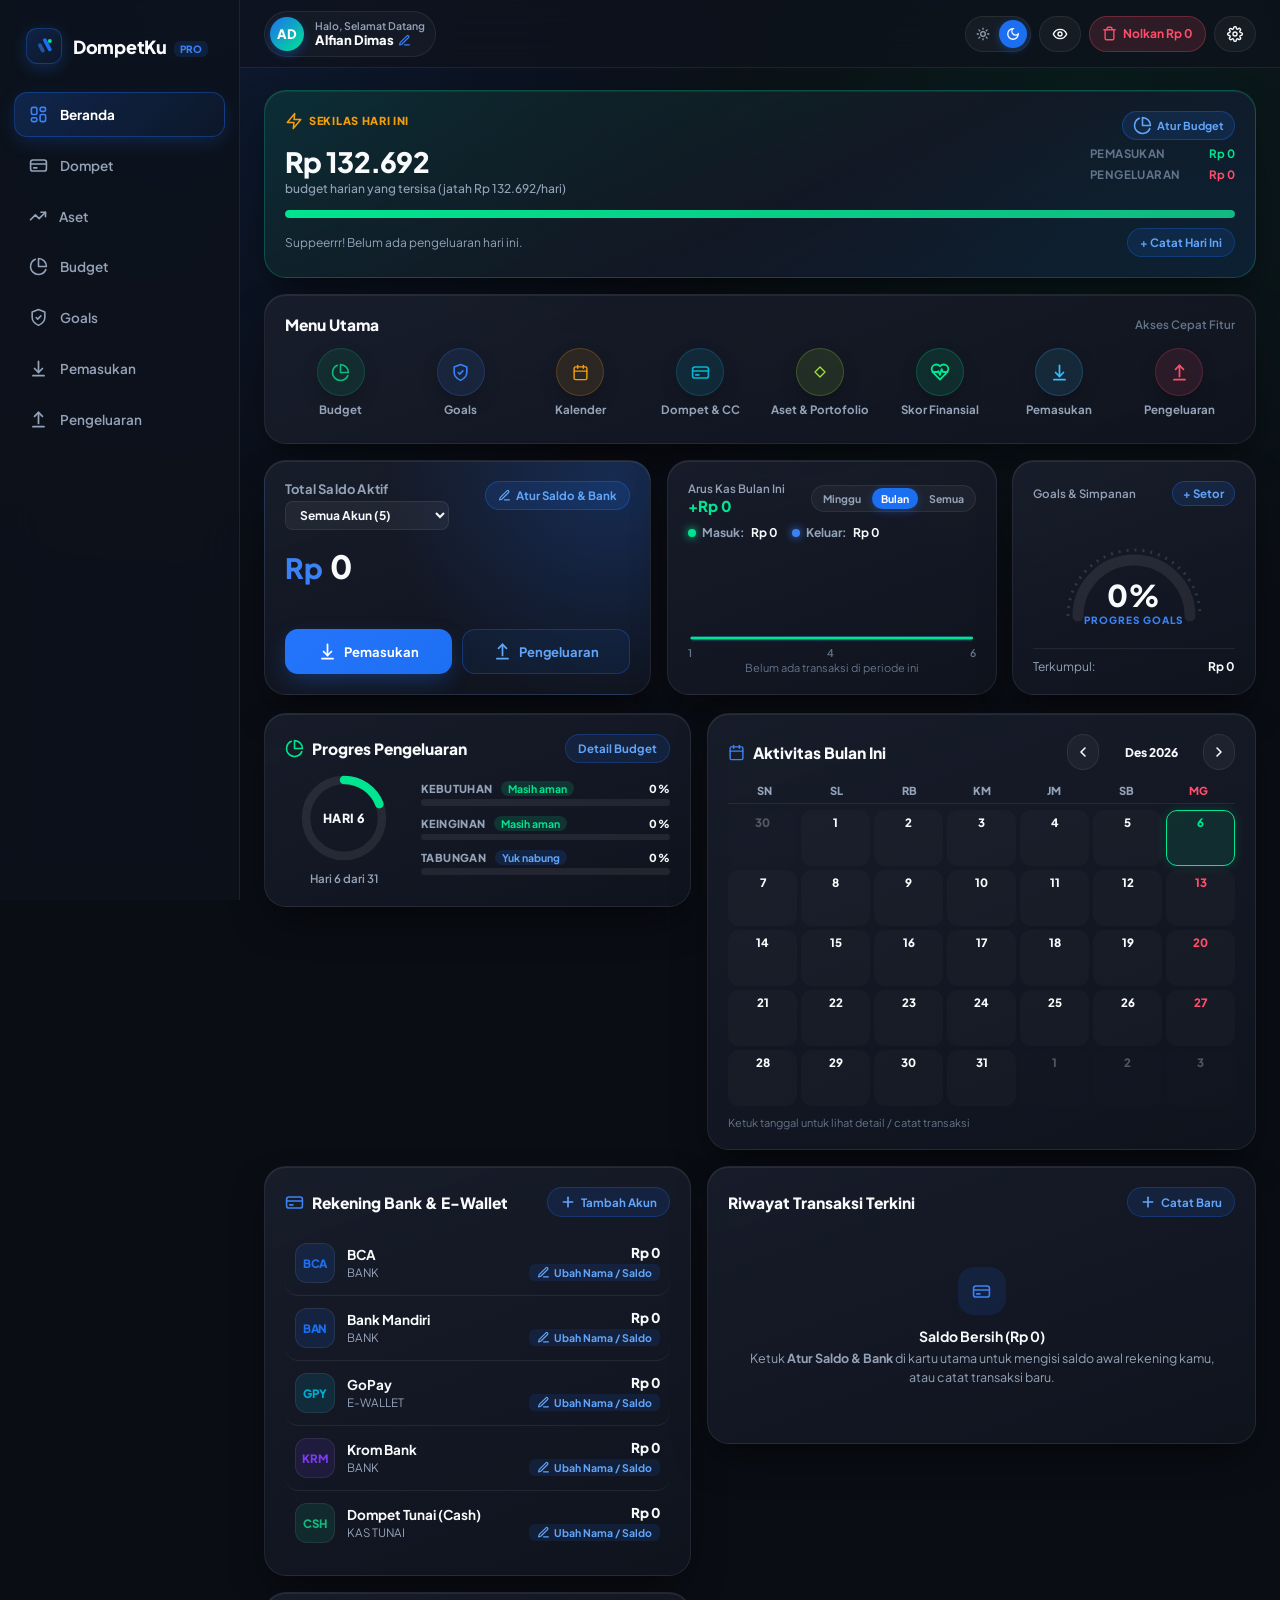
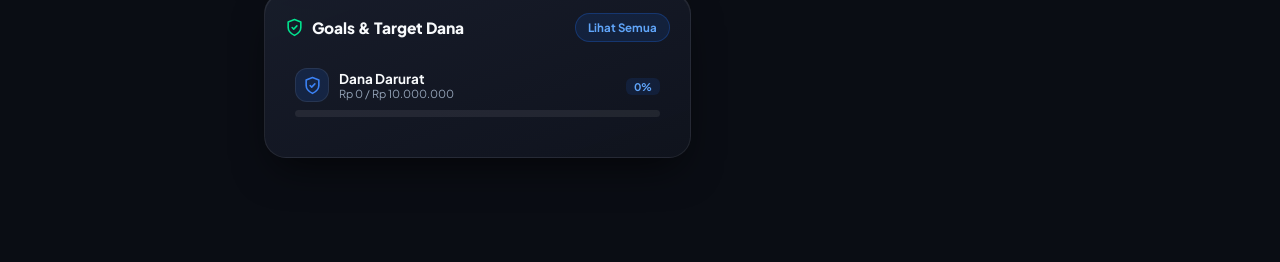
==== commit c6ed6c06: "Deploy index.html v5" ====
--- a/index.html
+++ b/index.html
@@ -1461,6 +1461,261 @@
       transform: translateY(-12px) scale(0.93);
     }
 
+    /* ==================== NEW WIDGETS PART 2: ASET & KEKAYAAN BERSIH, PORTOFOLIO DONUT, SKOR FINANSIAL, DOMPET & KREDIT ==================== */
+    .networth-hero-card {
+      background: radial-gradient(120% 120% at 85% 15%, rgba(132, 204, 22, 0.16) 0%, rgba(16, 22, 32, 0.96) 52%, #0B0F17 100%);
+      border: 1px solid rgba(163, 230, 53, 0.28);
+      border-radius: 26px;
+      padding: 22px 20px;
+      color: #F8FAFC;
+      box-shadow: 0 22px 48px -12px rgba(0, 0, 0, 0.65);
+      position: relative;
+      overflow: hidden;
+    }
+    .nw-tag {
+      display: inline-flex;
+      align-items: center;
+      gap: 7px;
+      font-size: 11px;
+      font-weight: 800;
+      letter-spacing: 1.2px;
+      text-transform: uppercase;
+      color: #A3E635;
+    }
+    .nw-big-val {
+      font-size: 32px;
+      font-weight: 800;
+      letter-spacing: -1px;
+      margin: 6px 0 16px;
+      color: #FFFFFF;
+      line-height: 1.15;
+    }
+    @media (max-width: 480px) {
+      .nw-big-val { font-size: 26px; }
+    }
+    .nw-runway-box {
+      display: inline-flex;
+      align-items: center;
+      gap: 13px;
+      padding: 12px 16px;
+      border-radius: 18px;
+      background: rgba(255, 255, 255, 0.045);
+      border: 1px solid rgba(255, 255, 255, 0.1);
+      margin-bottom: 18px;
+      max-width: 100%;
+    }
+    .nw-rocket-ico {
+      width: 42px;
+      height: 42px;
+      border-radius: 13px;
+      background: #A3E635;
+      color: #0B1305;
+      display: flex;
+      align-items: center;
+      justify-content: center;
+      flex-shrink: 0;
+      box-shadow: 0 8px 20px -4px rgba(163, 230, 53, 0.5);
+    }
+    .nw-level-row {
+      display: flex;
+      align-items: center;
+      justify-content: space-between;
+      gap: 10px;
+      margin-bottom: 10px;
+      flex-wrap: wrap;
+    }
+    .nw-trophy-circle {
+      width: 38px;
+      height: 38px;
+      border-radius: 50%;
+      background: rgba(163, 230, 53, 0.12);
+      border: 1px solid rgba(163, 230, 53, 0.3);
+      color: #A3E635;
+      display: flex;
+      align-items: center;
+      justify-content: center;
+      flex-shrink: 0;
+    }
+    .nw-subcards-grid {
+      display: grid;
+      grid-template-columns: 1fr 1fr;
+      gap: 10px;
+      margin-top: 16px;
+    }
+    .nw-subcard {
+      padding: 12px 14px;
+      border-radius: 16px;
+      background: rgba(255, 255, 255, 0.04);
+      border: 1px solid rgba(255, 255, 255, 0.09);
+      display: flex;
+      align-items: center;
+      gap: 10px;
+      cursor: pointer;
+      transition: all 0.2s ease;
+    }
+    .nw-subcard:hover {
+      background: rgba(255, 255, 255, 0.08);
+      border-color: rgba(163, 230, 53, 0.35);
+    }
+    .nw-subcard.full-span {
+      grid-column: 1 / -1;
+    }
+    .nw-dot {
+      width: 9px;
+      height: 9px;
+      border-radius: 50%;
+      flex-shrink: 0;
+    }
+
+    /* Portfolio Donut & Segmented Switch */
+    .portfolio-seg-wrap {
+      display: inline-flex;
+      background: rgba(255, 255, 255, 0.05);
+      border: 1px solid var(--glass-border);
+      padding: 3px;
+      border-radius: 99px;
+      gap: 4px;
+      margin-bottom: 14px;
+    }
+    html[data-theme="light"] .portfolio-seg-wrap {
+      background: #F1F5F9;
+    }
+    .portfolio-seg-btn {
+      border: none;
+      background: transparent;
+      color: var(--text-sub);
+      font-size: 12px;
+      font-weight: 700;
+      padding: 6px 14px;
+      border-radius: 99px;
+      cursor: pointer;
+      display: inline-flex;
+      align-items: center;
+      gap: 6px;
+      transition: all 0.2s var(--ease-spring);
+    }
+    .portfolio-seg-btn.active {
+      background: var(--card-solid);
+      color: var(--text-main);
+      box-shadow: 0 2px 10px rgba(0, 0, 0, 0.18);
+    }
+    .donut-wrap {
+      position: relative;
+      width: 210px;
+      height: 210px;
+      margin: 6px auto 18px;
+      display: flex;
+      align-items: center;
+      justify-content: center;
+    }
+    .donut-center-text {
+      position: absolute;
+      text-align: center;
+      pointer-events: none;
+    }
+    .alloc-legend-row {
+      display: flex;
+      align-items: center;
+      justify-content: space-between;
+      padding: 7.5px 4px;
+      font-size: 13.5px;
+      border-bottom: 1px dashed rgba(148, 163, 184, 0.12);
+    }
+    .alloc-legend-row:last-child {
+      border-bottom: none;
+    }
+    .alloc-color-sq {
+      width: 11px;
+      height: 11px;
+      border-radius: 3.5px;
+      flex-shrink: 0;
+    }
+
+    /* Skor Kesehatan Finansial (Screenshot 4) */
+    .health-ring-wrap {
+      position: relative;
+      width: 148px;
+      height: 148px;
+      margin: 6px auto 14px;
+      display: flex;
+      align-items: center;
+      justify-content: center;
+    }
+    .health-status-pill {
+      display: inline-block;
+      padding: 5px 14px;
+      border-radius: 99px;
+      font-size: 11px;
+      font-weight: 800;
+      letter-spacing: 0.6px;
+      text-transform: uppercase;
+      margin: 10px 0 16px;
+    }
+    .health-metric-box {
+      padding: 12px 14px;
+      border-radius: 15px;
+      background: rgba(255, 255, 255, 0.03);
+      border: 1px solid var(--glass-border);
+      margin-bottom: 10px;
+      text-align: left;
+    }
+    html[data-theme="light"] .health-metric-box {
+      background: #F8FAFC;
+    }
+    .health-metric-box:last-child {
+      margin-bottom: 0;
+    }
+
+    /* Dompet Cards & Kartu Kredit (Screenshot 3) */
+    .dompet-sec-bar {
+      display: flex;
+      align-items: center;
+      justify-content: space-between;
+      margin: 18px 2px 10px;
+      font-size: 11.5px;
+      font-weight: 800;
+      letter-spacing: 0.8px;
+      text-transform: uppercase;
+      color: var(--text-sub);
+    }
+    .dompet-acc-card {
+      background: var(--card-bg);
+      border: 1px solid var(--glass-border);
+      border-radius: 20px;
+      padding: 16px 18px;
+      margin-bottom: 11px;
+      display: flex;
+      align-items: center;
+      justify-content: space-between;
+      gap: 12px;
+      cursor: pointer;
+      transition: all 0.22s var(--ease-spring);
+    }
+    .dompet-acc-card:hover {
+      transform: translateY(-2px);
+      border-color: rgba(29, 111, 242, 0.45);
+      box-shadow: var(--shadow-card);
+    }
+    .dompet-acc-card.credit-style {
+      background: linear-gradient(145deg, rgba(15, 23, 42, 0.95) 0%, rgba(30, 41, 59, 0.88) 100%);
+      border-color: rgba(255, 77, 106, 0.28);
+      color: #F8FAFC;
+    }
+    .badge-dot-wrap {
+      position: relative;
+      display: inline-flex;
+    }
+    .badge-active-dot {
+      position: absolute;
+      top: -2px;
+      right: -2px;
+      width: 9px;
+      height: 9px;
+      border-radius: 50%;
+      background: #FACC15;
+      border: 2px solid var(--card-solid);
+    }
+
     @media (max-width: 1024px) {
       .finpro-top-grid { grid-template-columns: 1fr; }
       .two-col { grid-template-columns: 1fr; }
@@ -1475,7 +1730,7 @@
         left: 0;
         right: 0;
         flex-direction: row;
-        padding: 6px 10px;
+        padding: 6px 8px;
         border-right: none;
         border-top: 1px solid var(--glass-border);
         box-shadow: 0 -10px 30px rgba(0, 0, 0, 0.45);
@@ -1495,7 +1750,7 @@
         align-items: center;
         padding: 6px 2px;
         gap: 3px;
-        font-size: 10.5px;
+        font-size: 10px;
         border-radius: 12px;
         text-align: center;
       }
@@ -1590,23 +1845,27 @@
         <span class="nav-ico" data-ico="dashboard"></span>
         <span>Beranda</span>
       </button>
+      <button type="button" class="nav-btn" data-page="wallets" onclick="navigate('wallets')">
+        <span class="nav-ico" data-ico="bank"></span>
+        <span>Dompet</span>
+      </button>
+
+      <!-- TOMBOL TENGAH (+) FLOATING KHUSUS MOBILE -->
+      <button type="button" class="nav-fab-btn" onclick="openTxModal('expense')" title="Catat Transaksi Baru" aria-label="Catat Transaksi Baru">
+        <span class="nav-ico" data-ico="plusBold"></span>
+      </button>
+
+      <button type="button" class="nav-btn" data-page="assets" onclick="navigate('assets')">
+        <span class="nav-ico" data-ico="trending"></span>
+        <span>Aset</span>
+      </button>
       <button type="button" class="nav-btn" data-page="budget" onclick="navigate('budget')">
         <span class="nav-ico" data-ico="pie"></span>
         <span>Budget</span>
       </button>
-
-      <!-- TOMBOL TENGAH (+) FLOATING KHUSUS MOBILE (Screenshot 3) -->
-      <button type="button" class="nav-fab-btn" onclick="openTxModal('expense')" title="Catat Transaksi Baru" aria-label="Catat Transaksi Baru">
-        <span class="nav-ico" data-ico="plusBold"></span>
-      </button>
-
-      <button type="button" class="nav-btn" data-page="savings" onclick="navigate('savings')">
+      <button type="button" class="nav-btn desktop-only" data-page="savings" onclick="navigate('savings')">
         <span class="nav-ico" data-ico="vault"></span>
         <span>Goals</span>
-      </button>
-      <button type="button" class="nav-btn" data-page="wallets" onclick="navigate('wallets')">
-        <span class="nav-ico" data-ico="bank"></span>
-        <span>Bank/Akun</span>
       </button>
       <button type="button" class="nav-btn desktop-only" data-page="income" onclick="navigate('income')">
         <span class="nav-ico" data-ico="income"></span>
@@ -1703,6 +1962,12 @@
       pie: `<svg width="19" height="19" viewBox="0 0 24 24" fill="none" stroke="currentColor" stroke-width="2" stroke-linecap="round" stroke-linejoin="round"><path d="M21.21 15.89A10 10 0 1 1 8 2.83"/><path d="M22 12A10 10 0 0 0 12 2v10z"/></svg>`,
       calendar: `<svg width="17" height="17" viewBox="0 0 24 24" fill="none" stroke="currentColor" stroke-width="2" stroke-linecap="round" stroke-linejoin="round"><rect x="3" y="4" width="18" height="18" rx="2"/><line x1="16" y1="2" x2="16" y2="6"/><line x1="8" y1="2" x2="8" y2="6"/><line x1="3" y1="10" x2="21" y2="10"/></svg>`,
       link: `<svg width="14" height="14" viewBox="0 0 24 24" fill="none" stroke="currentColor" stroke-width="2.2" stroke-linecap="round" stroke-linejoin="round"><path d="M10 13a5 5 0 0 0 7.54.54l3-3a5 5 0 0 0-7.07-7.07l-1.72 1.71"/><path d="M14 11a5 5 0 0 0-7.54-.54l-3 3a5 5 0 0 0 7.07 7.07l1.71-1.71"/></svg>`,
+      rocket: `<svg width="20" height="20" viewBox="0 0 24 24" fill="none" stroke="currentColor" stroke-width="2.1" stroke-linecap="round" stroke-linejoin="round"><path d="M4.5 16.5c-1.5 1.26-2 5-2 5s3.74-.5 5-2c.71-.84.7-2.13-.09-2.91a2.18 2.18 0 0 0-2.91-.09z"/><path d="m12 15-3-3a22 22 0 0 1 2-3.95A12.88 12.88 0 0 1 22 2c0 2.72-.78 7.5-6 11a22.35 22.35 0 0 1-4 2z"/><path d="M9 12H4s.55-3.03 2-4c1.62-1.08 5 0 5 0"/><path d="M12 15v5s3.03-.55 4-2c1.08-1.62 0-5 0-5"/></svg>`,
+      trophy: `<svg width="18" height="18" viewBox="0 0 24 24" fill="none" stroke="currentColor" stroke-width="2" stroke-linecap="round" stroke-linejoin="round"><path d="M6 9H4.5a2.5 2.5 0 0 1 0-5H6"/><path d="M18 9h1.5a2.5 2.5 0 0 0 0-5H18"/><path d="M4 22h16"/><path d="M10 14.66V17c0 .55-.47.98-.97 1.21C7.85 18.75 7 20.24 7 22"/><path d="M14 14.66V17c0 .55.47.98.97 1.21C16.15 18.75 17 20.24 17 22"/><path d="M18 2H6v7a6 6 0 0 0 12 0V2Z"/></svg>`,
+      diamond: `<svg width="12" height="12" viewBox="0 0 24 24" fill="none" stroke="currentColor" stroke-width="2.5" stroke-linecap="round" stroke-linejoin="round"><path d="M12 2 22 12 12 22 2 12 12 2z"/></svg>`,
+      globe: `<svg width="14" height="14" viewBox="0 0 24 24" fill="none" stroke="currentColor" stroke-width="2" stroke-linecap="round" stroke-linejoin="round"><circle cx="12" cy="12" r="10"/><line x1="2" y1="12" x2="22" y2="12"/><path d="M12 2a15.3 15.3 0 0 1 4 10 15.3 15.3 0 0 1-4 10 15.3 15.3 0 0 1-4-10 15.3 15.3 0 0 1 4-10z"/></svg>`,
+      pulse: `<svg width="20" height="20" viewBox="0 0 24 24" fill="none" stroke="currentColor" stroke-width="2.2" stroke-linecap="round" stroke-linejoin="round"><path d="M19 14c1.49-1.46 3-3.21 3-5.5A5.5 5.5 0 0 0 16.5 3c-1.76 0-3 .5-4.5 2-1.5-1.5-2.74-2-4.5-2A5.5 5.5 0 0 0 2 8.5c0 2.3 1.5 4.05 3 5.5l7 7Z"/><path d="M3.22 12H9.5l.5-1 2 4.5 2-7 1.5 3.5h5.27"/></svg>`,
+      trendDown: `<svg width="16" height="16" viewBox="0 0 24 24" fill="none" stroke="currentColor" stroke-width="2.2" stroke-linecap="round" stroke-linejoin="round"><polyline points="22 17 13.5 8.5 8.5 13.5 2 7"/><polyline points="16 17 22 17 22 11"/></svg>`,
       chevLeft: `<svg width="16" height="16" viewBox="0 0 24 24" fill="none" stroke="currentColor" stroke-width="2.4" stroke-linecap="round" stroke-linejoin="round"><path d="m15 18-6-6 6-6"/></svg>`,
       chevRight: `<svg width="16" height="16" viewBox="0 0 24 24" fill="none" stroke="currentColor" stroke-width="2.4" stroke-linecap="round" stroke-linejoin="round"><path d="m9 18 6-6-6-6"/></svg>`,
       plus: `<svg width="16" height="16" viewBox="0 0 24 24" fill="none" stroke="currentColor" stroke-width="2.5" stroke-linecap="round"><line x1="12" y1="5" x2="12" y2="19"/><line x1="5" y1="12" x2="19" y2="12"/></svg>`,
@@ -1798,6 +2063,41 @@
       { id: 'b_sedekah', categoryId: 'sedekah', limit: 100000 },
     ];
 
+    const PORTFOLIO_INSTRUMENTS = [
+      { id: 'Saham', name: 'Saham', color: '#16A34A', fixed: false },
+      { id: 'Kripto', name: 'Kripto', color: '#F97316', fixed: false },
+      { id: 'Obligasi', name: 'Obligasi', color: '#F59E0B', fixed: false },
+      { id: 'ETF', name: 'ETF', color: '#14B8A6', fixed: false },
+      { id: 'Deposito', name: 'Deposito', color: '#3B82F6', fixed: false },
+      { id: 'Emas', name: 'Emas', color: '#EAB308', fixed: false },
+      { id: 'Valas', name: 'Valas', color: '#06B6D4', fixed: false },
+      { id: 'Reksa Dana', name: 'Reksa Dana', color: '#A855F7', fixed: false },
+      { id: 'Aset Tetap', name: 'Properti / Aset Tetap', color: '#6366F1', fixed: true },
+    ];
+
+    const PORTFOLIO_CURRENCIES = [
+      { id: 'IDR', name: 'IDR (Rupiah)', color: '#16A34A' },
+      { id: 'USD', name: 'USD (Dolar AS)', color: '#3B82F6' },
+      { id: 'USDT', name: 'USDT / Crypto', color: '#F97316' },
+      { id: 'XAU', name: 'Emas (XAU)', color: '#EAB308' },
+      { id: 'SGD', name: 'SGD / Valas Lain', color: '#06B6D4' },
+    ];
+
+    const DEFAULT_PORTFOLIO = [
+      { id: 'pf_saham', name: 'BBCA & Saham Bluechip', ticker: 'BBCA', instrument: 'Saham', currency: 'IDR', value: 105200000, changePct: 8.4 },
+      { id: 'pf_kripto', name: 'Bittensor / Bitcoin', ticker: 'BIT', instrument: 'Kripto', currency: 'USDT', value: 22100000, changePct: -5.05 },
+      { id: 'pf_obligasi', name: 'SBN Ritel (SBR / ORI)', ticker: 'SBN', instrument: 'Obligasi', currency: 'IDR', value: 13600000, changePct: 6.25 },
+      { id: 'pf_etf', name: 'S&P 500 / Indeks ETF', ticker: 'ETF', instrument: 'ETF', currency: 'USD', value: 11900000, changePct: 11.2 },
+      { id: 'pf_deposito', name: 'Deposito Bank Digital', ticker: 'DEP', instrument: 'Deposito', currency: 'IDR', value: 6800000, changePct: 5.0 },
+      { id: 'pf_emas', name: 'Emas Antam / Pegadaian', ticker: 'ANTM', instrument: 'Emas', currency: 'XAU', value: 5100000, changePct: 14.8 },
+      { id: 'pf_valas', name: 'Tabungan Valas USD', ticker: 'USD', instrument: 'Valas', currency: 'USD', value: 2500000, changePct: 2.1 },
+      { id: 'pf_reksa', name: 'Reksa Dana Pasar Uang', ticker: 'RDPU', instrument: 'Reksa Dana', currency: 'IDR', value: 2475659, changePct: 4.6 },
+    ];
+
+    const DEFAULT_LIABILITIES = [
+      { id: 'lb_bca', name: 'BCA KrisFlyer / Everyday', provider: 'BCA', type: 'Kartu Kredit', usedAmount: 184000, limitAmount: 15000000 },
+    ];
+
     const DEFAULT_INCOME_CATEGORIES = [
       { id: 'gaji', name: 'Gaji Utama', icon: 'briefcase', color: '#00E58F' },
       { id: 'tunjangan', name: 'Tunjangan & Insentif', icon: 'cash', color: '#10B981' },
@@ -1822,6 +2122,7 @@
       { name: 'SeaBank', code: 'SEA', type: 'bank', color: '#F97316' },
       { name: 'Bank Jago', code: 'JGO', type: 'bank', color: '#EAB308' },
       { name: 'Blu by BCA', code: 'BLU', type: 'bank', color: '#06B6D4' },
+      { name: 'Krom Bank', code: 'KRM', type: 'bank', color: '#7C3AED' },
       { name: 'CIMB Niaga', code: 'CMB', type: 'bank', color: '#E11D48' },
       { name: 'Permata', code: 'PMT', type: 'bank', color: '#10B981' },
       { name: 'Superbank', code: 'SUP', type: 'bank', color: '#8B5CF6' },
@@ -1849,9 +2150,9 @@
     ];
 
     const WALLET_TYPES = [
-      { id: 'bank', name: 'Rekening Bank', icon: 'bank' },
-      { id: 'ewallet', name: 'E-Wallet', icon: 'ewallet' },
-      { id: 'cash', name: 'Kas Tunai', icon: 'cash' },
+      { id: 'bank', name: 'BANK', icon: 'bank' },
+      { id: 'ewallet', name: 'E-WALLET', icon: 'ewallet' },
+      { id: 'cash', name: 'KAS TUNAI', icon: 'cash' },
     ];
 
     const MONTHS_SHORT = ['Jan', 'Feb', 'Mar', 'Apr', 'Mei', 'Jun', 'Jul', 'Agu', 'Sep', 'Okt', 'Nov', 'Des'];
@@ -1863,6 +2164,7 @@
     let selectedBankFilter = 'all';
     let chartPeriod = 'month';
     let calendarMonthOffset = 0; // 0 = bulan ini, -1 = bulan lalu, +1 = bulan depan
+    let portfolioTab = 'instrument'; // 'instrument' | 'currency'
 
     function setTheme(mode) {
       document.documentElement.setAttribute('data-theme', mode);
@@ -1882,9 +2184,9 @@
         customCategories: [],
         wallets: [
           { id: 'w_bca', name: 'BCA', type: 'bank', initialBalance: 0 },
-          { id: 'w_mandiri', name: 'Mandiri', type: 'bank', initialBalance: 0 },
+          { id: 'w_mandiri', name: 'Bank Mandiri', type: 'bank', initialBalance: 0 },
           { id: 'w_gopay', name: 'GoPay', type: 'ewallet', initialBalance: 0 },
-          { id: 'w_dana', name: 'DANA', type: 'ewallet', initialBalance: 0 },
+          { id: 'w_krom', name: 'Krom Bank', type: 'bank', initialBalance: 0 },
           { id: 'w_cash', name: 'Dompet Tunai (Cash)', type: 'cash', initialBalance: 0 },
         ],
         transactions: [],
@@ -1892,6 +2194,8 @@
           { id: 's1', name: 'Dana Darurat', icon: 'vault', current: 0, target: 10000000, targetDate: '2027-12-31' },
         ],
         budgets: DEFAULT_BUDGETS.map(b => ({ ...b })),
+        portfolio: DEFAULT_PORTFOLIO.map(p => ({ ...p })),
+        liabilities: DEFAULT_LIABILITIES.map(l => ({ ...l })),
       };
     }
 
@@ -1905,26 +2209,28 @@
         userName: 'Alfian Dimas',
         customCategories: [],
         wallets: [
-          { id: 'w_bca', name: 'BCA', type: 'bank', initialBalance: 4200000 },
-          { id: 'w_mandiri', name: 'Mandiri', type: 'bank', initialBalance: 1850000 },
-          { id: 'w_gopay', name: 'GoPay', type: 'ewallet', initialBalance: 450000 },
-          { id: 'w_dana', name: 'DANA', type: 'ewallet', initialBalance: 250000 },
+          { id: 'w_bca', name: 'BCA', type: 'bank', initialBalance: 11273534 },
+          { id: 'w_mandiri', name: 'Bank Mandiri', type: 'bank', initialBalance: 11388070 },
+          { id: 'w_gopay', name: 'GoPay', type: 'ewallet', initialBalance: 1087500 },
+          { id: 'w_krom', name: 'Krom Bank', type: 'bank', initialBalance: 4500214 },
         ],
         transactions: [
           { id: 't1', type: 'income', amount: 10000000, categoryId: 'gaji', walletId: 'w_bca', note: 'Gaji Bulanan', date: dFirst },
           { id: 't2', type: 'expense', amount: 890500, categoryId: 'makan', walletId: 'w_gopay', note: 'Bahan Makanan & Resto', date: d2 },
           { id: 't3', type: 'expense', amount: 700000, categoryId: 'kost', walletId: 'w_bca', note: 'Bayar Sewa / Kost', date: d2 },
-          { id: 't4', type: 'expense', amount: 200000, categoryId: 'listrik', walletId: 'w_dana', note: 'Token Listrik PLN', date: d1 },
+          { id: 't4', type: 'expense', amount: 200000, categoryId: 'listrik', walletId: 'w_bca', note: 'Token Listrik PLN', date: d1 },
           { id: 't5', type: 'expense', amount: 230000, categoryId: 'wifi', walletId: 'w_bca', note: 'WiFi & Paket Data', date: d1 },
           { id: 't6', type: 'expense', amount: 72000, categoryId: 'bensin', walletId: 'w_gopay', note: 'Isi Bensin Pertamax', date: d1 },
           { id: 't7', type: 'income', amount: 1200000, categoryId: 'freelance', walletId: 'w_mandiri', note: 'Proyek Desain UI', date: d0 },
         ],
         savings: [
-          { id: 's1', name: 'Dana Darurat', icon: 'vault', current: 4500000, target: 10000000, targetDate: '2027-12-31' },
+          { id: 's1', name: 'Dana Darurat', icon: 'vault', current: 10000000, target: 10000000, targetDate: '2027-12-31' },
           { id: 's2', name: 'Beli Rumah', icon: 'house', current: 29000000, target: 350000000, targetDate: '2035-12-31' },
           { id: 's3', name: 'Dana Pensiun', icon: 'briefcase', current: 66000000, target: 600000000, targetDate: '2045-12-31' },
         ],
         budgets: DEFAULT_BUDGETS.map(b => ({ ...b })),
+        portfolio: DEFAULT_PORTFOLIO.map(p => ({ ...p })),
+        liabilities: DEFAULT_LIABILITIES.map(l => ({ ...l })),
       };
     }
 
@@ -1973,6 +2279,27 @@
               limit: Math.max(0, Number(b.limit) || 0),
             }))
           : DEFAULT_BUDGETS.map(b => ({ ...b })),
+        portfolio: Array.isArray(s.portfolio)
+          ? s.portfolio.map(p => ({
+              id: String(p.id || uid()),
+              name: String(p.name || 'Instrumen'),
+              ticker: String(p.ticker || String(p.name || 'AST').slice(0, 4).toUpperCase()),
+              instrument: PORTFOLIO_INSTRUMENTS.some(i => i.id === p.instrument) ? p.instrument : 'Saham',
+              currency: PORTFOLIO_CURRENCIES.some(c => c.id === p.currency) ? p.currency : 'IDR',
+              value: Math.max(0, Number(p.value) || 0),
+              changePct: Number(p.changePct) || 0,
+            }))
+          : DEFAULT_PORTFOLIO.map(p => ({ ...p })),
+        liabilities: Array.isArray(s.liabilities)
+          ? s.liabilities.map(l => ({
+              id: String(l.id || uid()),
+              name: String(l.name || 'Kartu Kredit / Cicilan'),
+              provider: String(l.provider || 'BCA'),
+              type: String(l.type || 'Kartu Kredit'),
+              usedAmount: Math.max(0, Number(l.usedAmount) || 0),
+              limitAmount: Math.max(0, Number(l.limitAmount) || 0),
+            }))
+          : DEFAULT_LIABILITIES.map(l => ({ ...l })),
       };
       return out;
     }
@@ -2053,6 +2380,12 @@
       state.transactions = [];
       state.wallets.forEach(w => { w.initialBalance = 0; });
       state.savings.forEach(s => { s.current = 0; });
+      if (Array.isArray(state.portfolio)) {
+        state.portfolio.forEach(p => { p.value = 0; });
+      }
+      if (Array.isArray(state.liabilities)) {
+        state.liabilities.forEach(l => { l.usedAmount = 0; });
+      }
       closeModal();
       saveState();
       showToast('Direset ke Rp 0 — bisa dipulihkan dari menu ⚙️');
@@ -2186,6 +2519,23 @@
       const totalSavings = (state.savings || []).reduce((s, item) => s + (Number(item.current) || 0), 0);
       const totalSavingsTarget = (state.savings || []).reduce((s, item) => s + (Number(item.target) || 0), 0);
 
+      let totalPortfolioLiquid = 0;
+      let totalFixedAssets = 0;
+      (state.portfolio || []).forEach(p => {
+        const val = Math.max(0, Number(p.value) || 0);
+        if (p.instrument === 'Aset Tetap') totalFixedAssets += val;
+        else totalPortfolioLiquid += val;
+      });
+      const totalPortfolioAll = totalPortfolioLiquid + totalFixedAssets;
+
+      const totalLiabilities = (state.liabilities || []).reduce((s, l) => s + (Math.max(0, Number(l.usedAmount) || 0)), 0);
+      const totalLiabilityLimit = (state.liabilities || []).reduce((s, l) => s + (Math.max(0, Number(l.limitAmount) || 0)), 0);
+
+      // Total Kekayaan Bersih = (Saldo Dompet + Tabungan Goals + Aset Likuid + Aset Tetap) - Utang Kartu Kredit/Cicilan
+      const dompetDanAkun = totalWalletBalance + totalSavings;
+      const grossAssets = dompetDanAkun + totalPortfolioLiquid + totalFixedAssets;
+      const netWorth = grossAssets - totalLiabilities;
+
       return {
         walletBalances,
         walletTxNet,
@@ -2194,6 +2544,14 @@
         totalExpense,
         totalSavings,
         totalSavingsTarget,
+        totalPortfolioLiquid,
+        totalFixedAssets,
+        totalPortfolioAll,
+        totalLiabilities,
+        totalLiabilityLimit,
+        dompetDanAkun,
+        grossAssets,
+        netWorth,
       };
     }
 
@@ -2568,16 +2926,29 @@
       }
     }
 
+    function scrollToHealthScore() {
+      if (currentPage !== 'assets') {
+        navigate('assets');
+        setTimeout(() => {
+          const el = document.getElementById('financialHealthCard');
+          if (el) el.scrollIntoView({ behavior: 'smooth', block: 'center' });
+        }, 120);
+      } else {
+        const el = document.getElementById('financialHealthCard');
+        if (el) el.scrollIntoView({ behavior: 'smooth', block: 'center' });
+      }
+    }
+
     function renderMainMenuGrid() {
       const items = [
         { label: 'Budget', icon: 'pie', color: '#10B981', action: "navigate('budget')" },
         { label: 'Goals', icon: 'vault', color: '#3B82F6', action: "navigate('savings')" },
         { label: 'Kalender', icon: 'calendar', color: '#F59E0B', action: 'scrollToCalendarWidget()' },
-        { label: 'Bank & Akun', icon: 'bank', color: '#06B6D4', action: "navigate('wallets')" },
-        { label: 'Pemasukan', icon: 'income', color: '#00E58F', action: "openTxModal('income')" },
+        { label: 'Dompet & CC', icon: 'bank', color: '#06B6D4', action: "navigate('wallets')" },
+        { label: 'Aset & Portofolio', icon: 'diamond', color: '#A3E635', action: "navigate('assets')" },
+        { label: 'Skor Finansial', icon: 'pulse', color: '#00E58F', action: 'scrollToHealthScore()' },
+        { label: 'Pemasukan', icon: 'income', color: '#38BDF8', action: "openTxModal('income')" },
         { label: 'Pengeluaran', icon: 'expense', color: '#FF4D6A', action: "openTxModal('expense')" },
-        { label: 'Setor Goal', icon: 'trending', color: '#8B5CF6', action: 'openSavingDepositModal()' },
-        { label: 'Backup Data', icon: 'settings', color: '#64748B', action: 'openDataModal()' },
       ];
       return `
         <div class="f-card anim-in d-2" style="margin-bottom:16px;">
@@ -2795,6 +3166,7 @@
       const el = document.getElementById('pageContent');
       if (currentPage === 'dashboard') el.innerHTML = renderDashboard();
       else if (currentPage === 'budget') el.innerHTML = renderBudgetPage();
+      else if (currentPage === 'assets') el.innerHTML = renderAssetsPage();
       else if (currentPage === 'wallets') el.innerHTML = renderWalletsPage();
       else if (currentPage === 'income') el.innerHTML = renderTxListPage('income');
       else if (currentPage === 'expense') el.innerHTML = renderTxListPage('expense');
@@ -3156,55 +3528,525 @@
       `;
     }
 
-    /* ==================== PAGE 2: BANK & AKUN ==================== */
+    /* ==================== BATCH 2: PAGE ASET (KEKAYAAN BERSIH + ALOKASI PORTOFOLIO + SKOR KESEHATAN FINANSIAL) ==================== */
+    function getInstrumentMeta(instId) {
+      return PORTFOLIO_INSTRUMENTS.find(i => i.id === instId) || PORTFOLIO_INSTRUMENTS[0];
+    }
+
+    function getCurrencyMeta(curId) {
+      return PORTFOLIO_CURRENCIES.find(c => c.id === curId) || PORTFOLIO_CURRENCIES[0];
+    }
+
+    function getWealthLevelInfo(netWorth) {
+      const nw = Math.max(0, Number(netWorth) || 0);
+      if (nw < 10000000) {
+        return { level: 'Pemula', prev: 0, next: 10000000, pct: Math.min(100, Math.round((nw / 10000000) * 100)) };
+      }
+      if (nw < 100000000) {
+        return { level: 'Aman', prev: 10000000, next: 100000000, pct: Math.min(100, Math.round((nw / 100000000) * 100)) };
+      }
+      if (nw < 500000000) {
+        return { level: 'Mapan', prev: 100000000, next: 500000000, pct: Math.min(100, Math.round((nw / 500000000) * 100)) };
+      }
+      if (nw < 1000000000) {
+        return { level: 'Sultan', prev: 500000000, next: 1000000000, pct: Math.min(100, Math.round((nw / 1000000000) * 100)) };
+      }
+      return { level: 'Merdeka Finansial', prev: 1000000000, next: 5000000000, pct: Math.min(100, Math.round((nw / 5000000000) * 100)) };
+    }
+
+    function renderHoldingSparkline(changePct) {
+      const up = Number(changePct) >= 0;
+      const stroke = up ? '#00E58F' : '#FF4D6A';
+      const path = up
+        ? 'M 2 22 C 14 21, 20 14, 32 16 C 44 18, 50 7, 66 4'
+        : 'M 2 5 C 14 6, 22 14, 34 12 C 46 10, 52 20, 66 23';
+      return `
+        <svg class="holding-spark" viewBox="0 0 68 28">
+          <path d="${path}" fill="none" stroke="${stroke}" stroke-width="2.2" stroke-linecap="round" />
+        </svg>
+      `;
+    }
+
+    function renderPortfolioDonutSection(t) {
+      const portfolio = state.portfolio || [];
+      const byCurrency = portfolioAllocTab === 'currency';
+      const metaList = byCurrency ? PORTFOLIO_CURRENCIES : PORTFOLIO_INSTRUMENTS.filter(i => i.id !== 'Aset Tetap');
+      const groupTotals = {};
+      let totalChartVal = 0;
+
+      portfolio.forEach(p => {
+        const val = Math.max(0, Number(p.value) || 0);
+        const key = byCurrency ? (p.currency || 'IDR') : (p.instrument || 'Saham');
+        groupTotals[key] = (groupTotals[key] || 0) + val;
+        totalChartVal += val;
+      });
+
+      const segments = [];
+      Object.keys(groupTotals).forEach(k => {
+        const val = groupTotals[k];
+        if (val <= 0) return;
+        const found = (byCurrency ? PORTFOLIO_CURRENCIES : PORTFOLIO_INSTRUMENTS).find(m => m.id === k);
+        segments.push({
+          id: k,
+          label: found ? found.label : k,
+          color: found ? found.color : '#10B981',
+          value: val,
+          pct: totalChartVal > 0 ? Math.max(1, Math.round((val / totalChartVal) * 100)) : 0,
+        });
+      });
+      segments.sort((a, b) => b.value - a.value);
+
+      const r = 76;
+      const circ = 2 * Math.PI * r;
+      let accumLen = 0;
+
+      const svgCircles = segments.length === 0
+        ? `<circle cx="105" cy="105" r="${r}" fill="none" stroke="rgba(255,255,255,0.08)" stroke-width="24" />`
+        : segments.map(seg => {
+            const frac = totalChartVal > 0 ? seg.value / totalChartVal : 0;
+            const segLen = Math.max(2, frac * circ - (segments.length > 1 ? 3 : 0));
+            const dashArray = `${segLen.toFixed(2)} ${(circ - segLen).toFixed(2)}`;
+            const dashOffset = (-accumLen).toFixed(2);
+            accumLen += frac * circ;
+            return `<circle cx="105" cy="105" r="${r}" fill="none" stroke="${seg.color}" stroke-width="24" stroke-dasharray="${dashArray}" stroke-dashoffset="${dashOffset}" />`;
+          }).join('');
+
+      const displayLegend = segments.length > 0
+        ? segments
+        : metaList.slice(0, 8).map(m => ({ id: m.id, label: m.label, color: m.color, value: 0, pct: 0 }));
+
+      return `
+        <div class="f-card anim-in d-2" style="margin-bottom:16px;">
+          <div style="display:flex;align-items:center;justify-content:space-between;gap:10px;flex-wrap:wrap;">
+            <span class="section-title" style="font-size:17px;">Alokasi Portofolio</span>
+            <div class="alloc-seg-wrap">
+              <button type="button" class="alloc-seg-btn ${portfolioAllocTab === 'instrument' ? 'active' : ''}" onclick="portfolioAllocTab='instrument';renderPage();">
+                ${SVG_PATHS.briefcase}
+                <span>Instrumen</span>
+              </button>
+              <button type="button" class="alloc-seg-btn ${portfolioAllocTab === 'currency' ? 'active' : ''}" onclick="portfolioAllocTab='currency';renderPage();">
+                ${SVG_PATHS.globe}
+                <span>Mata Uang</span>
+              </button>
+            </div>
+          </div>
+
+          <div class="alloc-donut-wrap">
+            <svg width="210" height="210" viewBox="0 0 210 210" style="transform:rotate(-90deg);">
+              <circle cx="105" cy="105" r="${r}" fill="none" stroke="rgba(255,255,255,0.05)" stroke-width="24" />
+              ${svgCircles}
+            </svg>
+            <div class="alloc-donut-center">
+              <div class="alloc-donut-lbl">TOTAL</div>
+              <div class="alloc-donut-val">${hideBalance ? 'Rp •••' : 'Rp' + formatCompactIdr(totalChartVal)}</div>
+              <div class="alloc-donut-sub">${portfolio.length} instrumen</div>
+            </div>
+          </div>
+
+          <div class="alloc-legend-grid">
+            ${displayLegend.map(seg => `
+              <div class="alloc-legend-row">
+                <div class="alloc-legend-left">
+                  <span class="alloc-dot" style="background:${seg.color};"></span>
+                  <span>${escapeHtml(seg.label)}</span>
+                </div>
+                <span class="alloc-legend-pct">${seg.pct}%</span>
+              </div>
+            `).join('')}
+          </div>
+
+          <!-- Holdings List (BBCA, Bittensor, SBN, Antam, dst. sesuai Screenshot 1) -->
+          <div style="margin-top:20px;padding-top:16px;border-top:1px solid var(--glass-border);">
+            <div style="display:flex;align-items:center;justify-content:space-between;margin-bottom:12px;">
+              <span style="font-size:13.5px;font-weight:800;color:var(--text-sub);letter-spacing:0.3px;">DAFTAR INSTRUMEN & ASET (${portfolio.length})</span>
+              <button type="button" class="link-action" onclick="openPortfolioModal()">
+                ${SVG_PATHS.plus}
+                <span>Tambah Instrumen</span>
+              </button>
+            </div>
+
+            ${portfolio.length === 0
+              ? `<p style="font-size:12.5px;color:var(--text-sub);text-align:center;padding:18px 0;">Belum ada instrumen investasi tercatat. Klik <strong>+ Tambah Instrumen</strong> untuk mencatat Saham, Kripto, Obligasi, Emas, atau Deposito.</p>`
+              : portfolio.map(p => {
+                  const instMeta = getInstrumentMeta(p.instrument);
+                  const up = Number(p.changePct) >= 0;
+                  const pctStr = `${up ? '+' : ''}${Number(p.changePct || 0)}%`;
+                  return `
+                    <div class="holding-card" onclick="openPortfolioModal('${p.id}')">
+                      <div style="display:flex;align-items:center;gap:12px;min-width:0;">
+                        <div class="icon-squircle" style="width:42px;height:42px;background:${instMeta.color}20;color:${instMeta.color};font-size:11px;font-weight:900;">
+                          ${escapeHtml(String(p.ticker || p.name).slice(0, 4).toUpperCase())}
+                        </div>
+                        <div style="min-width:0;">
+                          <div style="font-size:14.5px;font-weight:800;color:var(--text-main);overflow:hidden;text-overflow:ellipsis;white-space:nowrap;">
+                            ${escapeHtml(p.name)}
+                          </div>
+                          <div style="font-size:11.5px;color:var(--text-sub);margin-top:2px;">
+                            ${escapeHtml(p.instrument)} • ${escapeHtml(p.currency || 'IDR')}
+                          </div>
+                        </div>
+                      </div>
+
+                      ${renderHoldingSparkline(p.changePct)}
+
+                      <div style="text-align:right;">
+                        <div style="font-size:12px;font-weight:800;color:${up ? 'var(--emerald)' : 'var(--danger)'};display:inline-flex;align-items:center;gap:3px;">
+                          <span>${up ? '↗' : '↘'} ${pctStr}</span>
+                        </div>
+                        <div style="font-size:14.5px;font-weight:800;color:var(--text-main);margin-top:2px;">
+                          ${formatRupiah(p.value, true)}
+                        </div>
+                      </div>
+                    </div>
+                  `;
+                }).join('')}
+          </div>
+        </div>
+      `;
+    }
+
+    function renderFinancialHealthScoreCard(t, bs, runwayMonths) {
+      // 1. Rasio Tabungan (%)
+      let savRatio = 0;
+      if (bs.monthIncome > 0) {
+        savRatio = Math.max(0, Math.min(100, Math.round(((bs.monthIncome - bs.monthExpense) / bs.monthIncome) * 100)));
+      } else if (t.grossAssets > 0) {
+        savRatio = Math.max(0, Math.min(100, Math.round(((t.totalSavings + t.totalPortfolioLiquid) / t.grossAssets) * 100)));
+      }
+      const savScore = savRatio >= 20 ? 100 : Math.round((savRatio / 20) * 100);
+
+      // 2. Disiplin Anggaran (%)
+      let budgetDisc = 100;
+      if (bs.totalBudgetLimit > 0 && bs.monthExpense > 0) {
+        if (bs.monthExpense <= bs.totalBudgetLimit) {
+          budgetDisc = 100;
+        } else {
+          const overRatio = (bs.monthExpense - bs.totalBudgetLimit) / bs.totalBudgetLimit;
+          budgetDisc = Math.max(0, Math.round((1 - overRatio) * 100));
+        }
+      }
+
+      // 3. Dana Darurat (% terhadap ideal 6 bulan pengeluaran)
+      const emergencyPct = t.grossAssets === 0 && t.totalWalletBalance === 0
+        ? 0
+        : Math.min(100, Math.round((runwayMonths / 6) * 100));
+
+      // 4. Kesehatan Utang (%)
+      let debtHealth = 100;
+      if (t.totalLiabilities > 0) {
+        if (t.grossAssets > 0) {
+          const dti = t.totalLiabilities / t.grossAssets;
+          debtHealth = dti <= 0.15 ? 100 : Math.max(0, Math.round((1 - dti) * 100));
+        } else {
+          debtHealth = 35;
+        }
+      }
+
+      const overallScore = (t.grossAssets === 0 && t.totalIncome === 0 && t.totalExpense === 0)
+        ? 0
+        : Math.round((savScore * 0.25) + (budgetDisc * 0.25) + (emergencyPct * 0.25) + (debtHealth * 0.25));
+
+      let badgeText = 'SANGAT BAGUS';
+      let badgeColor = '#A3E635';
+      let badgeBg = 'rgba(163, 230, 53, 0.14)';
+      if (overallScore < 50) {
+        badgeText = 'PERLU PERHATIAN';
+        badgeColor = '#F59E0B';
+        badgeBg = 'rgba(245, 158, 11, 0.15)';
+      } else if (overallScore < 80) {
+        badgeText = 'SEHAT';
+        badgeColor = '#00E58F';
+        badgeBg = 'rgba(0, 229, 143, 0.14)';
+      }
+
+      const r = 48;
+      const circ = 2 * Math.PI * r;
+      const offset = circ - (circ * overallScore) / 100;
+
+      return `
+        <div class="f-card health-card anim-in d-3" id="financialHealthCard">
+          <div class="health-ring-wrap">
+            <svg width="118" height="118" viewBox="0 0 118 118" style="transform:rotate(-90deg);">
+              <circle cx="59" cy="59" r="${r}" fill="none" stroke="rgba(255,255,255,0.08)" stroke-width="10" />
+              <circle cx="59" cy="59" r="${r}" fill="none" stroke="#84CC16" stroke-width="10" stroke-linecap="round"
+                stroke-dasharray="${circ.toFixed(1)}" stroke-dashoffset="${offset.toFixed(1)}"
+                style="transition:stroke-dashoffset 0.8s var(--ease-spring);filter:drop-shadow(0 0 8px rgba(132,204,22,0.45));" />
+            </svg>
+            <div class="health-ring-center">
+              <div class="health-ring-score">${overallScore}</div>
+              <div class="health-ring-max">/ 100</div>
+            </div>
+          </div>
+
+          <div style="text-align:center;">
+            <div style="display:inline-flex;align-items:center;gap:7px;font-size:17px;font-weight:800;color:var(--text-main);">
+              <span style="color:#84CC16;display:inline-flex;">${SVG_PATHS.pulse}</span>
+              <span>Skor Kesehatan Finansial</span>
+            </div>
+            <p style="font-size:12px;color:var(--text-sub);max-width:340px;margin:6px auto 0;line-height:1.5;">
+              Skor hitungan berdasarkan tabungan, disiplin budget, dana darurat, dan kesehatan utang.
+            </p>
+            <div class="health-status-pill" style="color:${badgeColor};background:${badgeBg};border-color:${badgeColor}40;">
+              ${badgeText}
+            </div>
+          </div>
+
+          <div class="health-metric-list">
+            <div class="health-metric-box">
+              <div class="health-metric-head">
+                <span style="color:var(--text-main);">Rasio Tabungan</span>
+                <span style="color:#84CC16;">${savRatio}%</span>
+              </div>
+              <div class="progress-track" style="height:6px;margin:0;">
+                <div class="progress-fill" style="width:${savRatio}%;background:linear-gradient(90deg,#84CC16,#00E58F);box-shadow:none;"></div>
+              </div>
+            </div>
+
+            <div class="health-metric-box">
+              <div class="health-metric-head">
+                <span style="color:var(--text-main);">Disiplin Anggaran</span>
+                <span style="color:#84CC16;">${budgetDisc}%</span>
+              </div>
+              <div class="progress-track" style="height:6px;margin:0;">
+                <div class="progress-fill" style="width:${budgetDisc}%;background:linear-gradient(90deg,#84CC16,#00E58F);box-shadow:none;"></div>
+              </div>
+            </div>
+
+            <div class="health-metric-box">
+              <div class="health-metric-head">
+                <span style="color:var(--text-main);">Dana Darurat</span>
+                <div>
+                  <span style="color:#84CC16;">${emergencyPct}%</span>
+                  <span style="color:var(--text-muted);font-size:11.5px;font-weight:600;margin-left:4px;">(${Math.round(runwayMonths)} Bulan)</span>
+                </div>
+              </div>
+              <div class="progress-track" style="height:6px;margin:0;">
+                <div class="progress-fill" style="width:${emergencyPct}%;background:linear-gradient(90deg,#84CC16,#00E58F);box-shadow:none;"></div>
+              </div>
+            </div>
+
+            <div class="health-metric-box">
+              <div class="health-metric-head">
+                <span style="color:var(--text-main);">Kesehatan Utang</span>
+                <span style="color:#84CC16;">${debtHealth}%</span>
+              </div>
+              <div class="progress-track" style="height:6px;margin:0;">
+                <div class="progress-fill" style="width:${debtHealth}%;background:linear-gradient(90deg,#84CC16,#00E58F);box-shadow:none;"></div>
+              </div>
+            </div>
+          </div>
+        </div>
+      `;
+    }
+
+    function renderAssetsPage() {
+      const t = computeTotals();
+      const bs = computeMonthlyBudgetStats();
+      const liquidTotal = Math.max(0, t.dompetDanAkun + t.totalPortfolioLiquid);
+      const monthlyBurn = bs.monthExpense > 0
+        ? bs.monthExpense
+        : (bs.totalBudgetLimit > 0 ? bs.totalBudgetLimit : 3500000);
+      const runwayMonths = liquidTotal > 0 ? Number((liquidTotal / monthlyBurn).toFixed(1)) : 0;
+      const lvl = getWealthLevelInfo(t.netWorth);
+
+      return `
+        <div style="display:flex;align-items:center;justify-content:space-between;gap:12px;margin-bottom:14px;" class="anim-in d-1">
+          <div>
+            <div style="font-size:26px;font-weight:800;letter-spacing:-0.6px;">Aset</div>
+            <div style="font-size:13px;color:var(--text-sub);">Tingkatkan kekayaanmu.</div>
+          </div>
+          <button type="button" class="btn-finpro-primary" style="border-radius:999px;padding:10px 16px;" onclick="openPortfolioModal()">
+            ${SVG_PATHS.plus}
+            <span>Tambah Aset</span>
+          </button>
+        </div>
+
+        <!-- SCREENSHOT 2: KEKAYAAN BERSIH HERO CARD -->
+        <div class="networth-hero-card anim-in d-1">
+          <div class="networth-badge">
+            <span style="color:#A3E635;display:inline-flex;">${SVG_PATHS.diamond}</span>
+            <span>KEKAYAAN BERSIH</span>
+          </div>
+          <div class="networth-big-val">${formatRupiah(t.netWorth, true)}</div>
+
+          <div class="networth-runway-box">
+            <div class="networth-rocket-icon">
+              ${SVG_PATHS.rocket}
+            </div>
+            <div>
+              <div style="font-size:10px;font-weight:800;letter-spacing:0.8px;color:var(--text-muted);text-transform:uppercase;">
+                SETARA PENGELUARAN
+              </div>
+              <div style="margin-top:2px;">
+                <strong style="font-size:16px;font-weight:800;color:#A3E635;">${runwayMonths} Bulan</strong>
+                <span style="font-size:12px;color:var(--text-sub);margin-left:4px;">dari aset yang bisa dicairkan</span>
+              </div>
+            </div>
+          </div>
+
+          <div class="networth-level-row">
+            <div style="display:flex;align-items:center;gap:10px;">
+              <div style="width:36px;height:36px;border-radius:11px;background:rgba(163,230,53,0.14);color:#A3E635;display:flex;align-items:center;justify-content:center;">
+                ${SVG_PATHS.trophy}
+              </div>
+              <div>
+                <div style="font-size:9.5px;font-weight:800;letter-spacing:0.6px;color:var(--text-muted);">LEVEL SAAT INI</div>
+                <div style="font-size:15px;font-weight:800;color:var(--text-main);">${lvl.level}</div>
+              </div>
+            </div>
+            <div style="text-align:right;">
+              <div style="font-size:9.5px;font-weight:800;letter-spacing:0.6px;color:var(--text-muted);">TARGET BERIKUTNYA</div>
+              <div style="font-size:14.5px;font-weight:800;color:#A3E635;">Rp${formatCompactIdr(lvl.next)}</div>
+            </div>
+          </div>
+
+          <div style="display:flex;justify-content:space-between;font-size:10px;font-weight:800;color:var(--text-sub);letter-spacing:0.5px;">
+            <span>PROGRES KE LEVEL BERIKUTNYA</span>
+            <span style="color:var(--text-main);">${lvl.pct}%</span>
+          </div>
+          <div class="progress-track" style="height:8px;margin-top:6px;">
+            <div class="progress-fill" style="width:${lvl.pct}%;background:linear-gradient(90deg,#84CC16,#00E58F);"></div>
+          </div>
+
+          <div class="networth-subgrid">
+            <div class="networth-subcard" style="cursor:pointer;" onclick="navigate('wallets')">
+              <div class="networth-subcard-lbl">
+                <span style="width:7px;height:7px;border-radius:50%;background:#A855F7;display:inline-block;"></span>
+                <span>DOMPET & AKUN</span>
+              </div>
+              <div class="networth-subcard-val">${formatRupiah(t.dompetDanAkun, true)}</div>
+            </div>
+            <div class="networth-subcard" style="cursor:pointer;" onclick="openPortfolioModal()">
+              <div class="networth-subcard-lbl">
+                <span style="width:7px;height:7px;border-radius:50%;background:#A3E635;display:inline-block;"></span>
+                <span>ASET LIKUID</span>
+              </div>
+              <div class="networth-subcard-val">${formatRupiah(t.totalPortfolioLiquid, true)}</div>
+            </div>
+            <div class="networth-subcard" style="cursor:pointer;" onclick="openPortfolioModal(null, 'Aset Tetap')">
+              <div class="networth-subcard-lbl">
+                <span style="width:7px;height:7px;border-radius:50%;background:#38BDF8;display:inline-block;"></span>
+                <span>ASET TETAP</span>
+              </div>
+              <div class="networth-subcard-val">${formatRupiah(t.totalFixedAssets, true)}</div>
+            </div>
+          </div>
+          ${t.totalLiabilities > 0 ? `
+            <div style="display:flex;justify-content:space-between;align-items:center;margin-top:12px;padding-top:10px;border-top:1px solid rgba(255,255,255,0.06);font-size:11.5px;color:var(--text-sub);">
+              <span>Dikurangi Tagihan Kartu Kredit & Cicilan:</span>
+              <strong style="color:var(--danger);cursor:pointer;" onclick="navigate('wallets')">-${formatRupiah(t.totalLiabilities, true)}</strong>
+            </div>
+          ` : ''}
+        </div>
+
+        <!-- SCREENSHOT 1 & 4: ALOKASI PORTOFOLIO + SKOR KESEHATAN FINANSIAL -->
+        ${renderPortfolioDonutSection(t)}
+        ${renderFinancialHealthScoreCard(t, bs, runwayMonths)}
+      `;
+    }
+
+    /* ==================== SCREENSHOT 3: PAGE DOMPET (SALDO & TABUNGAN + KARTU KREDIT & CICILAN) ==================== */
     function renderWalletsPage() {
       const t = computeTotals();
+      const liabilities = state.liabilities || [];
       return `
-        <div class="f-card anim-in d-1" style="margin-bottom:16px;display:flex;align-items:center;justify-content:space-between;flex-wrap:wrap;gap:14px;">
+        <div style="display:flex;align-items:center;justify-content:space-between;flex-wrap:wrap;gap:12px;margin-bottom:4px;" class="anim-in d-1">
           <div>
-            <div class="card-subtitle">TOTAL SALDO SEMUA AKUN</div>
-            <div style="font-size:28px;font-weight:800;margin-top:4px;">
-              <span style="color:var(--blue-light);">Rp</span> ${formatNumberOnly(t.totalWalletBalance, true)}
-            </div>
+            <div style="font-size:26px;font-weight:800;letter-spacing:-0.6px;">Dompet</div>
+            <div style="font-size:13px;color:var(--text-sub);">Atur semua sumber uangmu.</div>
           </div>
           <div style="display:flex;gap:8px;flex-wrap:wrap;">
-            <button type="button" class="btn-finpro-secondary" onclick="openBulkWalletModal()">
+            <button type="button" class="btn-finpro-secondary" style="border-radius:999px;padding:9px 14px;" onclick="openBulkWalletModal()">
               ${SVG_PATHS.edit}
               <span>Edit Sekaligus</span>
             </button>
-            <button type="button" class="btn-finpro-primary" onclick="openWalletModal()">
+            <button type="button" class="btn-finpro-primary" style="border-radius:999px;padding:9px 15px;" onclick="openWalletModal()">
               ${SVG_PATHS.plus}
-              <span>Tambah Bank / E-Wallet</span>
+              <span>Tambah Akun</span>
             </button>
           </div>
         </div>
 
-        <div class="f-card anim-in d-2">
-          <div class="section-head">
-            <span class="section-title">Daftar Akun Bank, E-Wallet & Kas (Ketuk untuk Edit)</span>
-          </div>
+        <!-- SECTION 1: SALDO & TABUNGAN -->
+        <div class="wallet-sec-head anim-in d-1">
+          <div class="wallet-sec-label">
+            <span style="color:var(--emerald);display:inline-flex;">${SVG_PATHS.trending}</span>
+            <span>SALDO & TABUNGAN</span>
+          </div>
+          <div class="wallet-sec-total" style="color:var(--emerald);">
+            ${formatRupiah(t.totalWalletBalance, true)}
+          </div>
+        </div>
+
+        <div class="anim-in d-2">
           ${state.wallets.map(w => {
             const wt = getWalletType(w.type);
             const badge = getWalletBadge(w);
             const bal = t.walletBalances[w.id] || 0;
             return `
-              <div class="item-row" onclick="openWalletModal('${w.id}')">
+              <div class="dompet-acc-card" onclick="openWalletModal('${w.id}')">
                 <div class="item-left">
-                  <div class="icon-squircle" style="background:${badge.color}20;color:${badge.color};">
+                  <div class="icon-squircle" style="width:44px;height:44px;background:${badge.color}22;color:${badge.color};position:relative;">
                     ${badge.code}
+                    <span style="position:absolute;bottom:-2px;right:-2px;width:9px;height:9px;border-radius:50%;background:#EAB308;border:2px solid #131B2E;"></span>
                   </div>
                   <div class="item-info">
-                    <div class="item-title">${escapeHtml(w.name)}</div>
+                    <div class="item-title" style="font-size:15px;">${escapeHtml(w.name)}</div>
                     <div class="item-meta">${wt.name}</div>
                   </div>
                 </div>
                 <div class="item-right">
-                  <div class="item-amt">${formatRupiah(bal, true)}</div>
-                  <span class="edit-pill">${SVG_PATHS.edit} Ubah Nama / Saldo</span>
+                  <div class="item-amt" style="font-size:15.5px;">${formatRupiah(bal, true)}</div>
+                  <span class="edit-pill">${SVG_PATHS.edit} Edit</span>
                 </div>
               </div>
             `;
           }).join('')}
+        </div>
+
+        <!-- SECTION 2: KARTU KREDIT & CICILAN -->
+        <div class="wallet-sec-head anim-in d-3" style="margin-top:24px;">
+          <div class="wallet-sec-label">
+            <span style="color:var(--danger);display:inline-flex;">${SVG_PATHS.trendDown}</span>
+            <span>KARTU KREDIT & CICILAN</span>
+          </div>
+          <div class="wallet-sec-total" style="color:var(--danger);">
+            -${formatRupiah(t.totalLiabilities, true)}
+          </div>
+        </div>
+
+        <div class="anim-in d-3">
+          ${liabilities.length === 0
+            ? `<div class="f-card" style="text-align:center;padding:20px;"><p style="font-size:12.5px;color:var(--text-sub);">Belum ada Kartu Kredit atau Cicilan tercatat.</p></div>`
+            : liabilities.map(l => {
+                const used = Math.max(0, Number(l.usedAmount) || 0);
+                const lim = Math.max(0, Number(l.limitAmount) || 0);
+                const usedPct = lim > 0 ? Math.min(100, Math.round((used / lim) * 100)) : 0;
+                const code = String(l.provider || l.name || 'CC').slice(0, 3).toUpperCase();
+                return `
+                  <div class="dompet-cc-card" onclick="openLiabilityModal('${l.id}')">
+                    <div class="item-left">
+                      <div class="icon-squircle" style="width:44px;height:44px;background:rgba(255,77,106,0.15);color:#FF6B81;position:relative;">
+                        ${escapeHtml(code)}
+                        <span style="position:absolute;bottom:-2px;right:-2px;width:9px;height:9px;border-radius:50%;background:#FF4D6A;border:2px solid #131B2E;"></span>
+                      </div>
+                      <div class="item-info">
+                        <div class="item-title" style="font-size:15px;">${escapeHtml(l.name)}</div>
+                        <div class="item-meta">${escapeHtml(l.type || 'Kartu Kredit')}${lim > 0 ? ` • Limit ${formatRupiah(lim, true)}` : ''}</div>
+                      </div>
+                    </div>
+                    <div class="item-right">
+                      <div class="item-amt" style="font-size:15.5px;color:var(--danger);">-${formatRupiah(used, true)}</div>
+                      <span class="edit-pill">${usedPct}% terpakai</span>
+                    </div>
+                  </div>
+                `;
+              }).join('')}
+
+          <button type="button" class="btn-finpro-secondary" style="width:100%;margin-top:6px;border-style:dashed;" onclick="openLiabilityModal()">
+            ${SVG_PATHS.plus}
+            <span>Tambah Kartu Kredit / Cicilan</span>
+          </button>
         </div>
       `;
     }
@@ -4216,6 +5058,340 @@
       `);
     }
 
+    /* 4D. MODAL PORTOFOLIO & ASET (SAHAM, KRIPTO, OBLIGASI, EMAS, ETF, DEPOSITO, ASET TETAP) */
+    const PORTFOLIO_PRESETS = [
+      { name: 'BBCA', ticker: 'BBCA', instrument: 'Saham', currency: 'IDR', changePct: '8.4' },
+      { name: 'Bittensor', ticker: 'TAO', instrument: 'Kripto', currency: 'USD', changePct: '-5.05' },
+      { name: 'Bitcoin', ticker: 'BTC', instrument: 'Kripto', currency: 'BTC', changePct: '14.2' },
+      { name: 'SBN Ritel', ticker: 'SBN', instrument: 'Obligasi', currency: 'IDR', changePct: '6.35' },
+      { name: 'S&P 500 ETF', ticker: 'VOO', instrument: 'ETF', currency: 'USD', changePct: '11.2' },
+      { name: 'Emas Antam', ticker: 'ANTM', instrument: 'Emas', currency: 'XAU', changePct: '9.8' },
+      { name: 'Deposito Krom', ticker: 'DEPO', instrument: 'Deposito', currency: 'IDR', changePct: '7.5' },
+      { name: 'Reksa Dana Pasar Uang', ticker: 'RDPU', instrument: 'Reksa Dana', currency: 'IDR', changePct: '4.8' },
+      { name: 'Tabungan USD', ticker: 'USD', instrument: 'Valas', currency: 'USD', changePct: '2.1' },
+      { name: 'Properti / Kendaraan', ticker: 'ASET', instrument: 'Aset Tetap', currency: 'IDR', changePct: '5.0' },
+    ];
+
+    function openPortfolioModal(portfolioId = null, defaultInstrument = 'Saham') {
+      const existing = portfolioId ? (state.portfolio || []).find(p => p.id === portfolioId) : null;
+      form = {
+        id: existing ? existing.id : null,
+        name: existing ? existing.name : '',
+        ticker: existing ? existing.ticker : '',
+        instrument: existing ? existing.instrument : defaultInstrument,
+        currency: existing ? existing.currency : 'IDR',
+        value: existing ? String(existing.value || '') : '',
+        changePct: existing ? String(existing.changePct !== undefined ? existing.changePct : '0') : '8.4',
+      };
+      renderPortfolioModal();
+    }
+
+    function pickPortfolioPreset(idx) {
+      const p = PORTFOLIO_PRESETS[idx];
+      if (!p) return;
+      form.name = p.name;
+      form.ticker = p.ticker;
+      form.instrument = p.instrument;
+      form.currency = p.currency;
+      form.changePct = p.changePct;
+      renderPortfolioModal();
+    }
+
+    function addPortfolioAmount(delta) {
+      const inp = document.getElementById('portValueInput');
+      const curRaw = inp ? inp.value.replace(/\D/g, '') : form.value;
+      const cur = parseInt(curRaw, 10) || 0;
+      form.value = String(Math.max(0, cur + delta));
+      if (inp) inp.value = formatThousands(form.value);
+    }
+
+    function renderPortfolioModal() {
+      const isEdit = !!form.id;
+      openModal(`
+        <div class="modal-header">
+          <span class="modal-title">${SVG_PATHS.diamond} <span>${isEdit ? 'Edit Instrumen / Aset' : 'Tambah Instrumen Portofolio'}</span></span>
+          <button type="button" class="close-btn" onclick="closeModal()">✕</button>
+        </div>
+
+        <label class="form-label" style="margin-top:0;">Pilih Cepat Instrumen Populer</label>
+        <div class="preset-grid">
+          ${PORTFOLIO_PRESETS.map((p, idx) => `
+            <button type="button" class="preset-btn ${form.name === p.name ? 'selected' : ''}" onclick="pickPortfolioPreset(${idx})">
+              <span style="font-size:9.5px;font-weight:900;color:#A3E635;">${escapeHtml(p.ticker)}</span>
+              <span style="overflow:hidden;text-overflow:ellipsis;white-space:nowrap;">${escapeHtml(p.name)}</span>
+            </button>
+          `).join('')}
+        </div>
+
+        <div style="display:grid;grid-template-columns:2fr 1fr;gap:10px;">
+          <div>
+            <label class="form-label">Nama Instrumen / Aset</label>
+            <input id="portNameInput" type="text" class="form-control" style="font-weight:700;" placeholder="Cth: BBCA, Bittensor, Emas Antam..." value="${escapeHtml(form.name)}" oninput="form.name=this.value" />
+          </div>
+          <div>
+            <label class="form-label">Kode / Ticker</label>
+            <input id="portTickerInput" type="text" class="form-control" style="font-weight:800;text-transform:uppercase;" maxlength="6" placeholder="BBCA" value="${escapeHtml(form.ticker)}" oninput="form.ticker=this.value.toUpperCase()" />
+          </div>
+        </div>
+
+        <div style="display:grid;grid-template-columns:1fr 1fr;gap:10px;">
+          <div>
+            <label class="form-label">Kategori Instrumen</label>
+            <select class="form-control" onchange="form.instrument=this.value">
+              ${PORTFOLIO_INSTRUMENTS.map(i => `<option value="${i.id}" ${form.instrument === i.id ? 'selected' : ''}>${escapeHtml(i.label)}</option>`).join('')}
+            </select>
+          </div>
+          <div>
+            <label class="form-label">Mata Uang / Basis</label>
+            <select class="form-control" onchange="form.currency=this.value">
+              ${PORTFOLIO_CURRENCIES.map(c => `<option value="${c.id}" ${form.currency === c.id ? 'selected' : ''}>${escapeHtml(c.label)}</option>`).join('')}
+            </select>
+          </div>
+        </div>
+
+        <div style="display:grid;grid-template-columns:2fr 1fr;gap:10px;">
+          <div>
+            <label class="form-label">Nilai Saat Ini (Rp)</label>
+            <input id="portValueInput" type="text" inputmode="numeric" class="form-control" style="font-size:19px;font-weight:800;" placeholder="0" value="${formatThousands(form.value)}" oninput="form.value=this.value.replace(/\\D/g,'');this.value=formatThousands(form.value);" />
+          </div>
+          <div>
+            <label class="form-label">Return / Profit (%)</label>
+            <input id="portPctInput" type="text" class="form-control" style="font-size:16px;font-weight:800;" placeholder="8.4" value="${escapeHtml(form.changePct)}" oninput="form.changePct=this.value" />
+          </div>
+        </div>
+
+        <div class="chip-row">
+          <button type="button" class="chip-btn" onclick="addPortfolioAmount(500000)">+500rb</button>
+          <button type="button" class="chip-btn" onclick="addPortfolioAmount(1000000)">+1 Juta</button>
+          <button type="button" class="chip-btn" onclick="addPortfolioAmount(5000000)">+5 Juta</button>
+          <button type="button" class="chip-btn" onclick="addPortfolioAmount(10000000)">+10 Juta</button>
+        </div>
+
+        <button type="button" class="btn-submit" onclick="savePortfolioItem()">Simpan Instrumen Aset</button>
+        ${isEdit ? `
+          <button type="button" class="btn-danger" onclick="deletePortfolioItem('${form.id}')">Hapus Instrumen Ini</button>
+        ` : ''}
+      `);
+    }
+
+    function savePortfolioItem() {
+      const nameEl = document.getElementById('portNameInput');
+      const tickerEl = document.getElementById('portTickerInput');
+      const valEl = document.getElementById('portValueInput');
+      const pctEl = document.getElementById('portPctInput');
+
+      const cleanName = ((nameEl ? nameEl.value : form.name) || '').trim() || 'Instrumen Baru';
+      const cleanTicker = (((tickerEl ? tickerEl.value : form.ticker) || '').trim() || cleanName.slice(0, 4)).toUpperCase();
+      const valNum = parseInt(String((valEl ? valEl.value : form.value) || '0').replace(/\D/g, ''), 10) || 0;
+      const pctNum = parseFloat(String((pctEl ? pctEl.value : form.changePct) || '0').replace(',', '.')) || 0;
+
+      if (!Array.isArray(state.portfolio)) state.portfolio = [];
+      const payload = {
+        id: form.id || 'p_' + uid(),
+        name: cleanName,
+        ticker: cleanTicker,
+        instrument: form.instrument || 'Saham',
+        currency: form.currency || 'IDR',
+        value: valNum,
+        changePct: pctNum,
+      };
+
+      if (form.id) {
+        state.portfolio = state.portfolio.map(p => p.id === form.id ? payload : p);
+      } else {
+        state.portfolio.push(payload);
+      }
+      closeModal();
+      saveState();
+      showToast(`${cleanName} disimpan ke portofolio`);
+    }
+
+    function deletePortfolioItem(id) {
+      state.portfolio = (state.portfolio || []).filter(p => p.id !== id);
+      closeModal();
+      saveState();
+      showToast('Instrumen dihapus dari portofolio');
+    }
+
+    /* 4E. MODAL KARTU KREDIT & CICILAN (SCREENSHOT 3) */
+    const LIABILITY_PRESETS = [
+      { name: 'BCA KrisFlyer', provider: 'BCA', type: 'Kartu Kredit', limit: '15000000' },
+      { name: 'BCA Everyday Card', provider: 'BCA', type: 'Kartu Kredit', limit: '10000000' },
+      { name: 'Mandiri Fengshui / Skyz', provider: 'MDR', type: 'Kartu Kredit', limit: '20000000' },
+      { name: 'BNI JCB / Visa', provider: 'BNI', type: 'Kartu Kredit', limit: '15000000' },
+      { name: 'BRI Touch', provider: 'BRI', type: 'Kartu Kredit', limit: '12000000' },
+      { name: 'ShopeePayLater / Kredivo', provider: 'SPL', type: 'PayLater', limit: '8000000' },
+      { name: 'Cicilan Gadget / Elektronik', provider: 'CCL', type: 'Cicilan Bulanan', limit: '15000000' },
+      { name: 'Cicilan KPR / Kendaraan', provider: 'KPR', type: 'Cicilan Aset', limit: '100000000' },
+    ];
+
+    function openLiabilityModal(liabilityId = null) {
+      const existing = liabilityId ? (state.liabilities || []).find(l => l.id === liabilityId) : null;
+      form = {
+        id: existing ? existing.id : null,
+        name: existing ? existing.name : '',
+        provider: existing ? existing.provider : 'BCA',
+        type: existing ? existing.type : 'Kartu Kredit',
+        usedAmount: existing ? String(existing.usedAmount || '') : '',
+        limitAmount: existing ? String(existing.limitAmount || '15000000') : '15000000',
+        payWalletId: state.wallets[0] ? state.wallets[0].id : '',
+      };
+      renderLiabilityModal();
+    }
+
+    function pickLiabilityPreset(idx) {
+      const p = LIABILITY_PRESETS[idx];
+      if (!p) return;
+      form.name = p.name;
+      form.provider = p.provider;
+      form.type = p.type;
+      form.limitAmount = p.limit;
+      renderLiabilityModal();
+    }
+
+    function addLiabilityAmount(delta) {
+      const inp = document.getElementById('liabUsedInput');
+      const curRaw = inp ? inp.value.replace(/\D/g, '') : form.usedAmount;
+      const cur = parseInt(curRaw, 10) || 0;
+      form.usedAmount = String(Math.max(0, cur + delta));
+      if (inp) inp.value = formatThousands(form.usedAmount);
+    }
+
+    function renderLiabilityModal() {
+      const isEdit = !!form.id;
+      const curUsed = parseInt(String(form.usedAmount || '0').replace(/\D/g, ''), 10) || 0;
+      openModal(`
+        <div class="modal-header">
+          <span class="modal-title">${SVG_PATHS.card} <span>${isEdit ? 'Kelola Kartu Kredit / Cicilan' : 'Tambah Kartu Kredit / Cicilan'}</span></span>
+          <button type="button" class="close-btn" onclick="closeModal()">✕</button>
+        </div>
+
+        <label class="form-label" style="margin-top:0;">Pilih Cepat Kartu Kredit / Cicilan</label>
+        <div class="preset-grid">
+          ${LIABILITY_PRESETS.map((p, idx) => `
+            <button type="button" class="preset-btn ${form.name === p.name ? 'selected' : ''}" onclick="pickLiabilityPreset(${idx})">
+              <span style="font-size:9px;font-weight:900;color:#FF6B81;">${escapeHtml(p.provider)}</span>
+              <span style="overflow:hidden;text-overflow:ellipsis;white-space:nowrap;">${escapeHtml(p.name)}</span>
+            </button>
+          `).join('')}
+        </div>
+
+        <div style="display:grid;grid-template-columns:2fr 1fr;gap:10px;">
+          <div>
+            <label class="form-label">Nama Kartu Kredit / Cicilan</label>
+            <input id="liabNameInput" type="text" class="form-control" style="font-weight:700;" placeholder="Cth: BCA KrisFlyer..." value="${escapeHtml(form.name)}" oninput="form.name=this.value" />
+          </div>
+          <div>
+            <label class="form-label">Kode Bank</label>
+            <input id="liabProvInput" type="text" class="form-control" style="font-weight:800;text-transform:uppercase;" maxlength="4" placeholder="BCA" value="${escapeHtml(form.provider)}" oninput="form.provider=this.value.toUpperCase()" />
+          </div>
+        </div>
+
+        <div style="display:grid;grid-template-columns:1fr 1fr;gap:10px;">
+          <div>
+            <label class="form-label">Tagihan Terpakai Saat Ini (Rp)</label>
+            <input id="liabUsedInput" type="text" inputmode="numeric" class="form-control" style="font-size:18px;font-weight:800;color:var(--danger);" placeholder="0" value="${formatThousands(form.usedAmount)}" oninput="form.usedAmount=this.value.replace(/\\D/g,'');this.value=formatThousands(form.usedAmount);" />
+          </div>
+          <div>
+            <label class="form-label">Batas Limit Total (Rp)</label>
+            <input id="liabLimitInput" type="text" inputmode="numeric" class="form-control" style="font-size:18px;font-weight:800;" placeholder="15.000.000" value="${formatThousands(form.limitAmount)}" oninput="form.limitAmount=this.value.replace(/\\D/g,'');this.value=formatThousands(form.limitAmount);" />
+          </div>
+        </div>
+
+        <div class="chip-row">
+          <button type="button" class="chip-btn" onclick="addLiabilityAmount(100000)">+100rb</button>
+          <button type="button" class="chip-btn" onclick="addLiabilityAmount(500000)">+500rb</button>
+          <button type="button" class="chip-btn" onclick="addLiabilityAmount(1000000)">+1 Juta</button>
+          <button type="button" class="chip-btn" style="color:var(--emerald);" onclick="form.usedAmount='0';document.getElementById('liabUsedInput').value='0';">Lunas (Rp 0)</button>
+        </div>
+
+        ${isEdit && curUsed > 0 ? `
+          <div style="margin-top:12px;padding:12px;border-radius:14px;background:rgba(0,229,143,0.06);border:1px solid rgba(0,229,143,0.2);">
+            <div style="font-size:11.5px;font-weight:800;color:var(--emerald);margin-bottom:6px;">LUNASI TAGIHAN DARI SALDO REKENING</div>
+            <div style="display:flex;gap:8px;">
+              <select class="form-control" style="flex:1;" onchange="form.payWalletId=this.value">
+                ${state.wallets.map(w => `<option value="${w.id}" ${form.payWalletId===w.id?'selected':''}>${escapeHtml(w.name)}</option>`).join('')}
+              </select>
+              <button type="button" class="btn-finpro-primary" style="white-space:nowrap;" onclick="payLiabilityBill('${form.id}')">Bayar Lunas</button>
+            </div>
+          </div>
+        ` : ''}
+
+        <button type="button" class="btn-submit" onclick="saveLiabilityItem()">Simpan Kartu / Cicilan</button>
+        ${isEdit ? `
+          <button type="button" class="btn-danger" onclick="deleteLiabilityItem('${form.id}')">Hapus Kartu / Cicilan Ini</button>
+        ` : ''}
+      `);
+    }
+
+    function saveLiabilityItem() {
+      const nameEl = document.getElementById('liabNameInput');
+      const provEl = document.getElementById('liabProvInput');
+      const usedEl = document.getElementById('liabUsedInput');
+      const limEl = document.getElementById('liabLimitInput');
+
+      const cleanName = ((nameEl ? nameEl.value : form.name) || '').trim() || 'Kartu Kredit';
+      const cleanProv = (((provEl ? provEl.value : form.provider) || '').trim() || cleanName.slice(0, 3)).toUpperCase();
+      const usedVal = parseInt(String((usedEl ? usedEl.value : form.usedAmount) || '0').replace(/\D/g, ''), 10) || 0;
+      const limVal = parseInt(String((limEl ? limEl.value : form.limitAmount) || '0').replace(/\D/g, ''), 10) || 0;
+
+      if (!Array.isArray(state.liabilities)) state.liabilities = [];
+      const payload = {
+        id: form.id || 'l_' + uid(),
+        name: cleanName,
+        provider: cleanProv,
+        type: form.type || 'Kartu Kredit',
+        usedAmount: usedVal,
+        limitAmount: limVal,
+      };
+
+      if (form.id) {
+        state.liabilities = state.liabilities.map(l => l.id === form.id ? payload : l);
+      } else {
+        state.liabilities.push(payload);
+      }
+      closeModal();
+      saveState();
+      showToast(`${cleanName} berhasil disimpan`);
+    }
+
+    function payLiabilityBill(id) {
+      const liab = (state.liabilities || []).find(l => l.id === id);
+      if (!liab) return;
+      const bill = Math.max(0, Number(liab.usedAmount) || 0);
+      if (bill <= 0) {
+        showToast('Tagihan sudah Rp 0 (Lunas)');
+        return;
+      }
+      const totals = computeTotals();
+      const wId = form.payWalletId || (state.wallets[0] && state.wallets[0].id);
+      const wBal = Number(totals.walletBalances[wId] || 0);
+      if (wBal < bill) {
+        showToast(`Saldo rekening tidak cukup untuk melunasi ${formatRupiah(bill)}`);
+        return;
+      }
+      liab.usedAmount = 0;
+      state.transactions.unshift({
+        id: uid(),
+        type: 'expense',
+        amount: bill,
+        categoryId: 'tagihan',
+        walletId: wId,
+        note: `Bayar Tagihan ${liab.name}`,
+        date: localDateStr(),
+      });
+      closeModal();
+      saveState();
+      showToast(`Tagihan ${liab.name} (${formatRupiah(bill)}) berhasil dilunasi!`);
+    }
+
+    function deleteLiabilityItem(id) {
+      state.liabilities = (state.liabilities || []).filter(l => l.id !== id);
+      closeModal();
+      saveState();
+      showToast('Kartu kredit / cicilan dihapus');
+    }
+
     /* 5. MODAL PROFIL */
     function openProfileModal() {
       form = { userName: state.userName || 'Alfian Dimas' };
